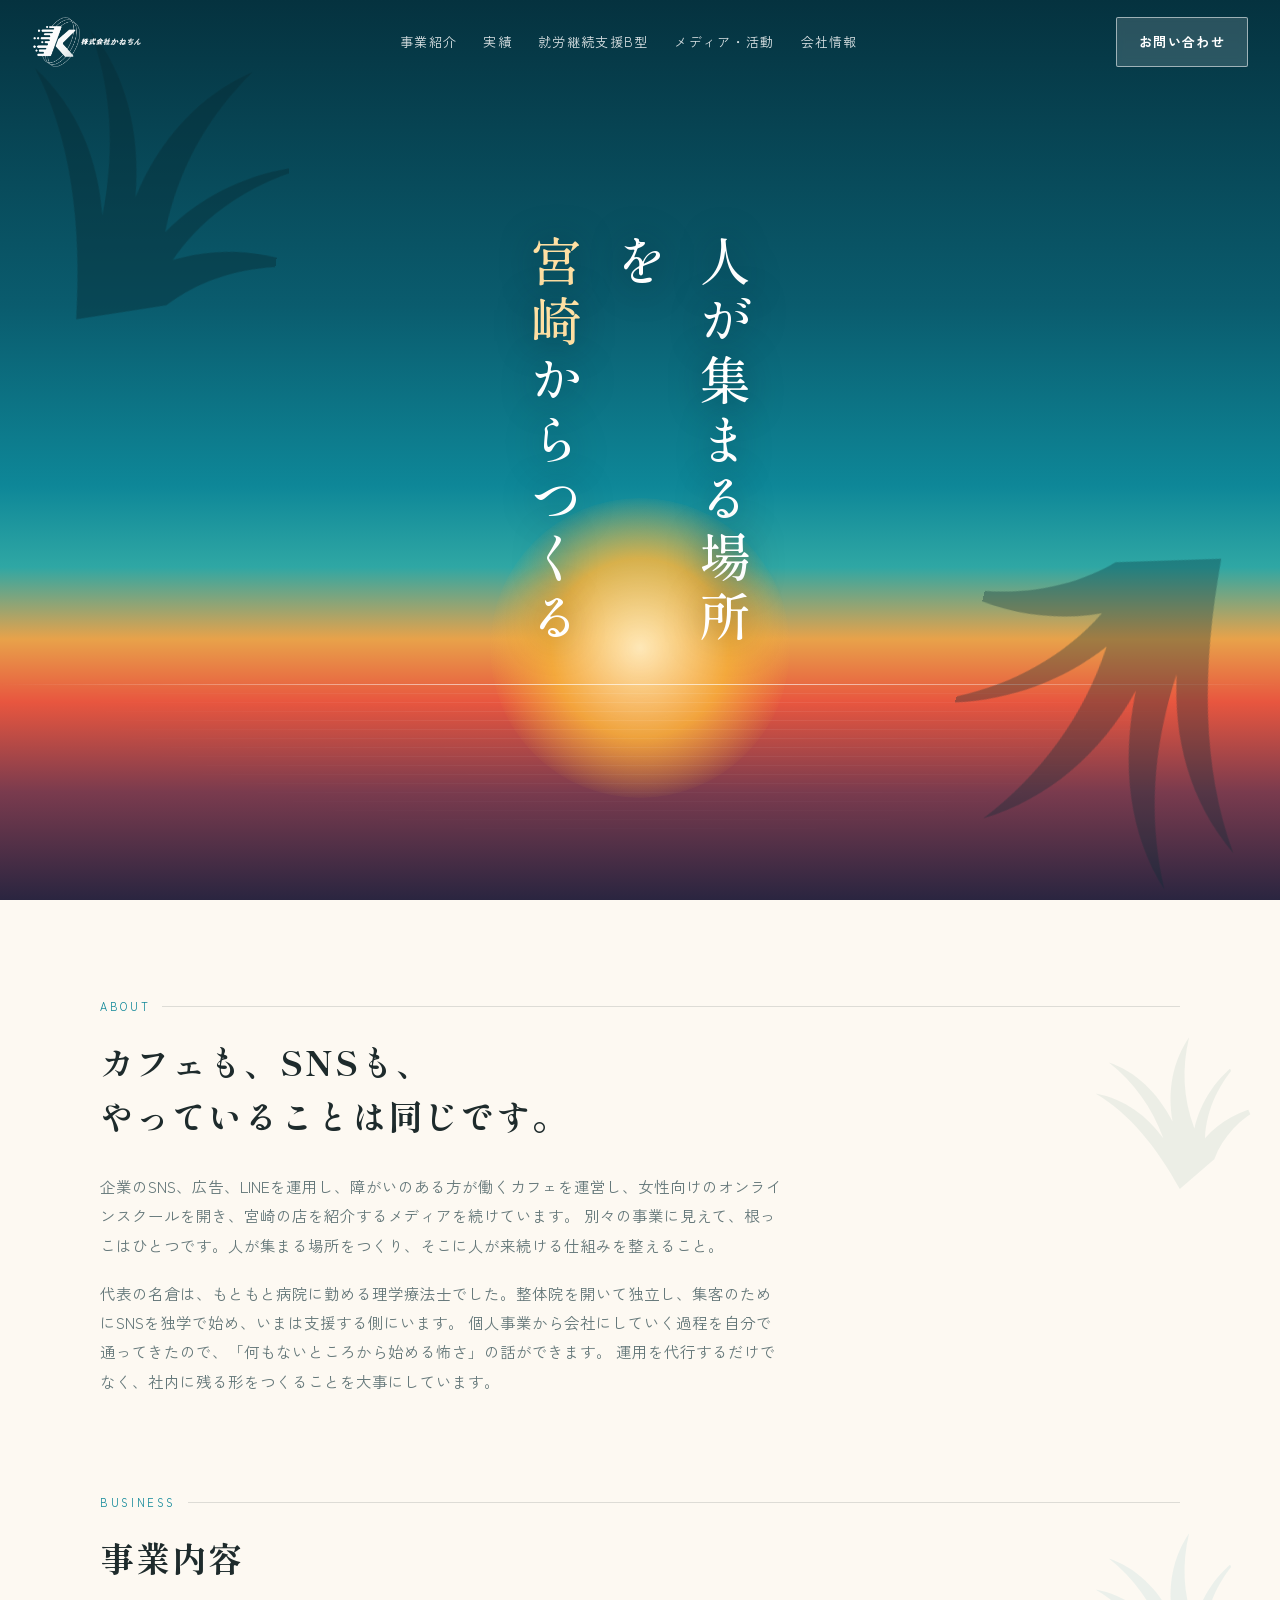
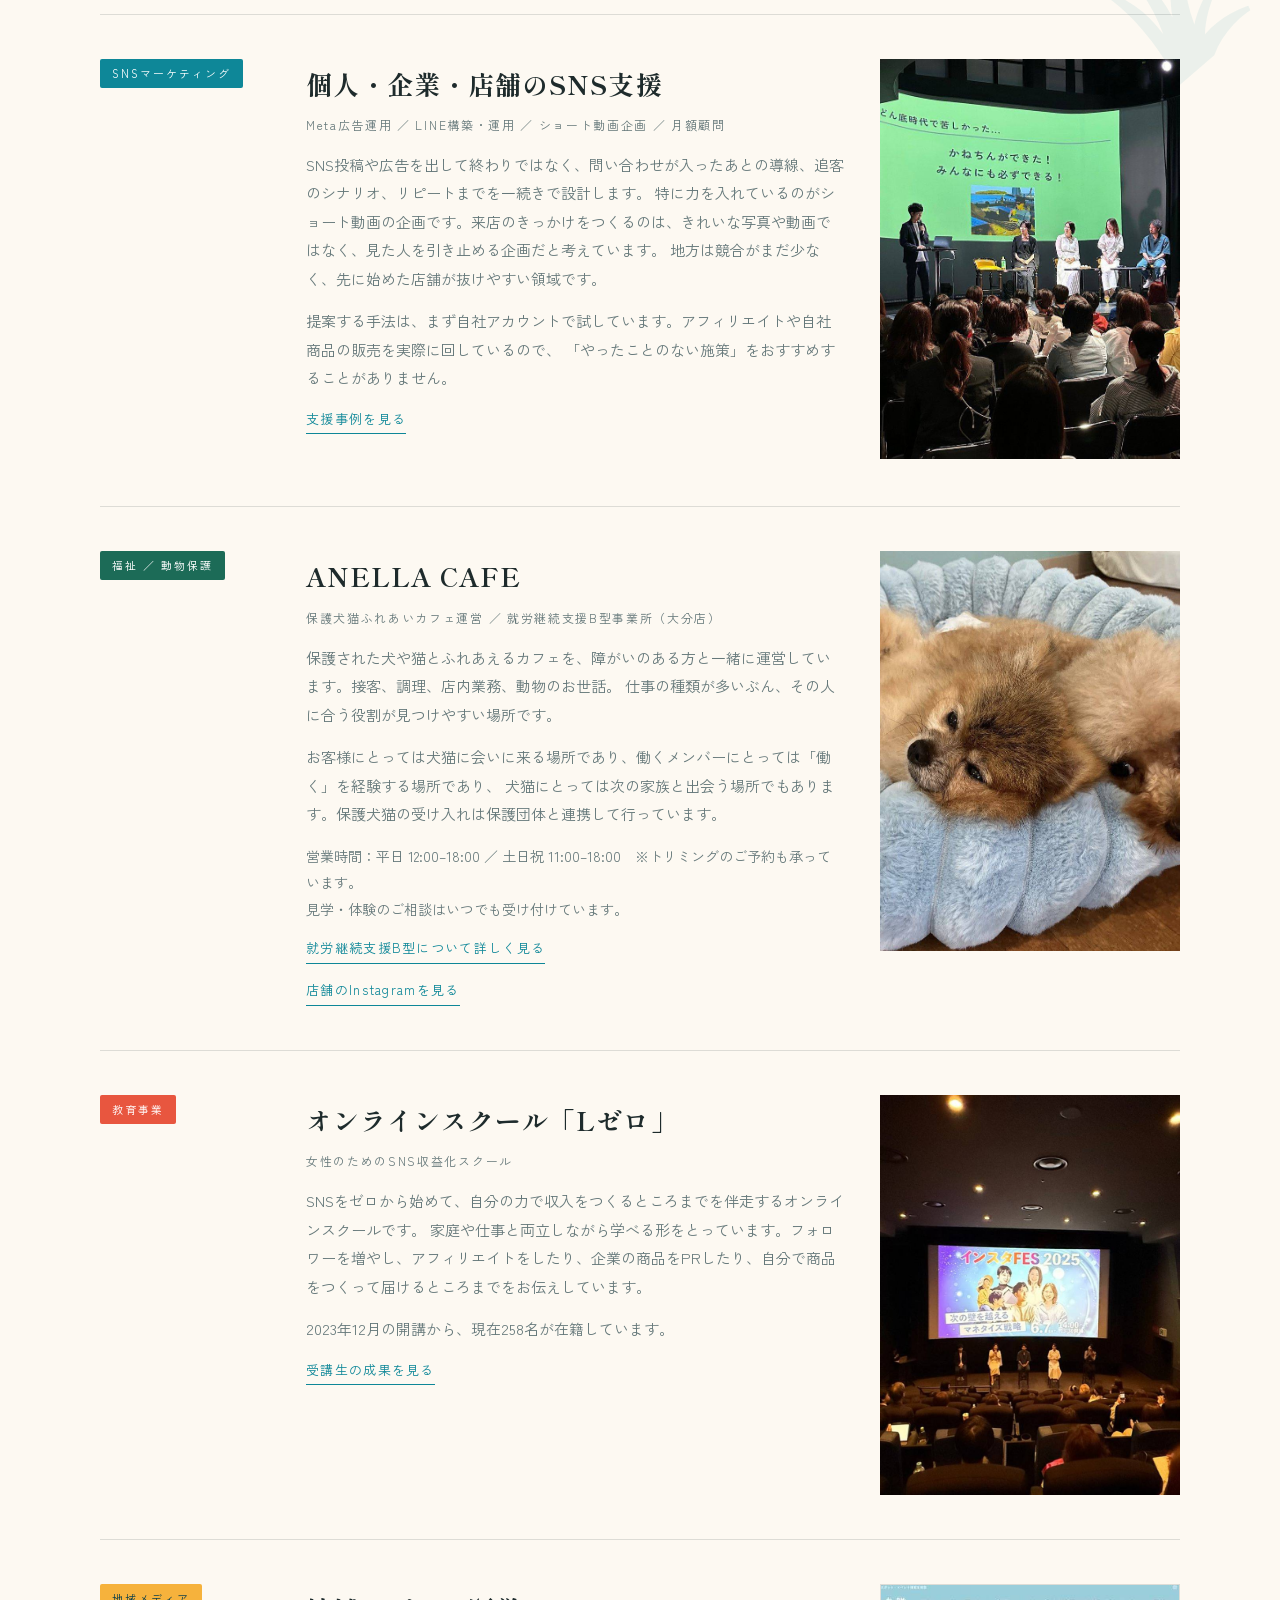
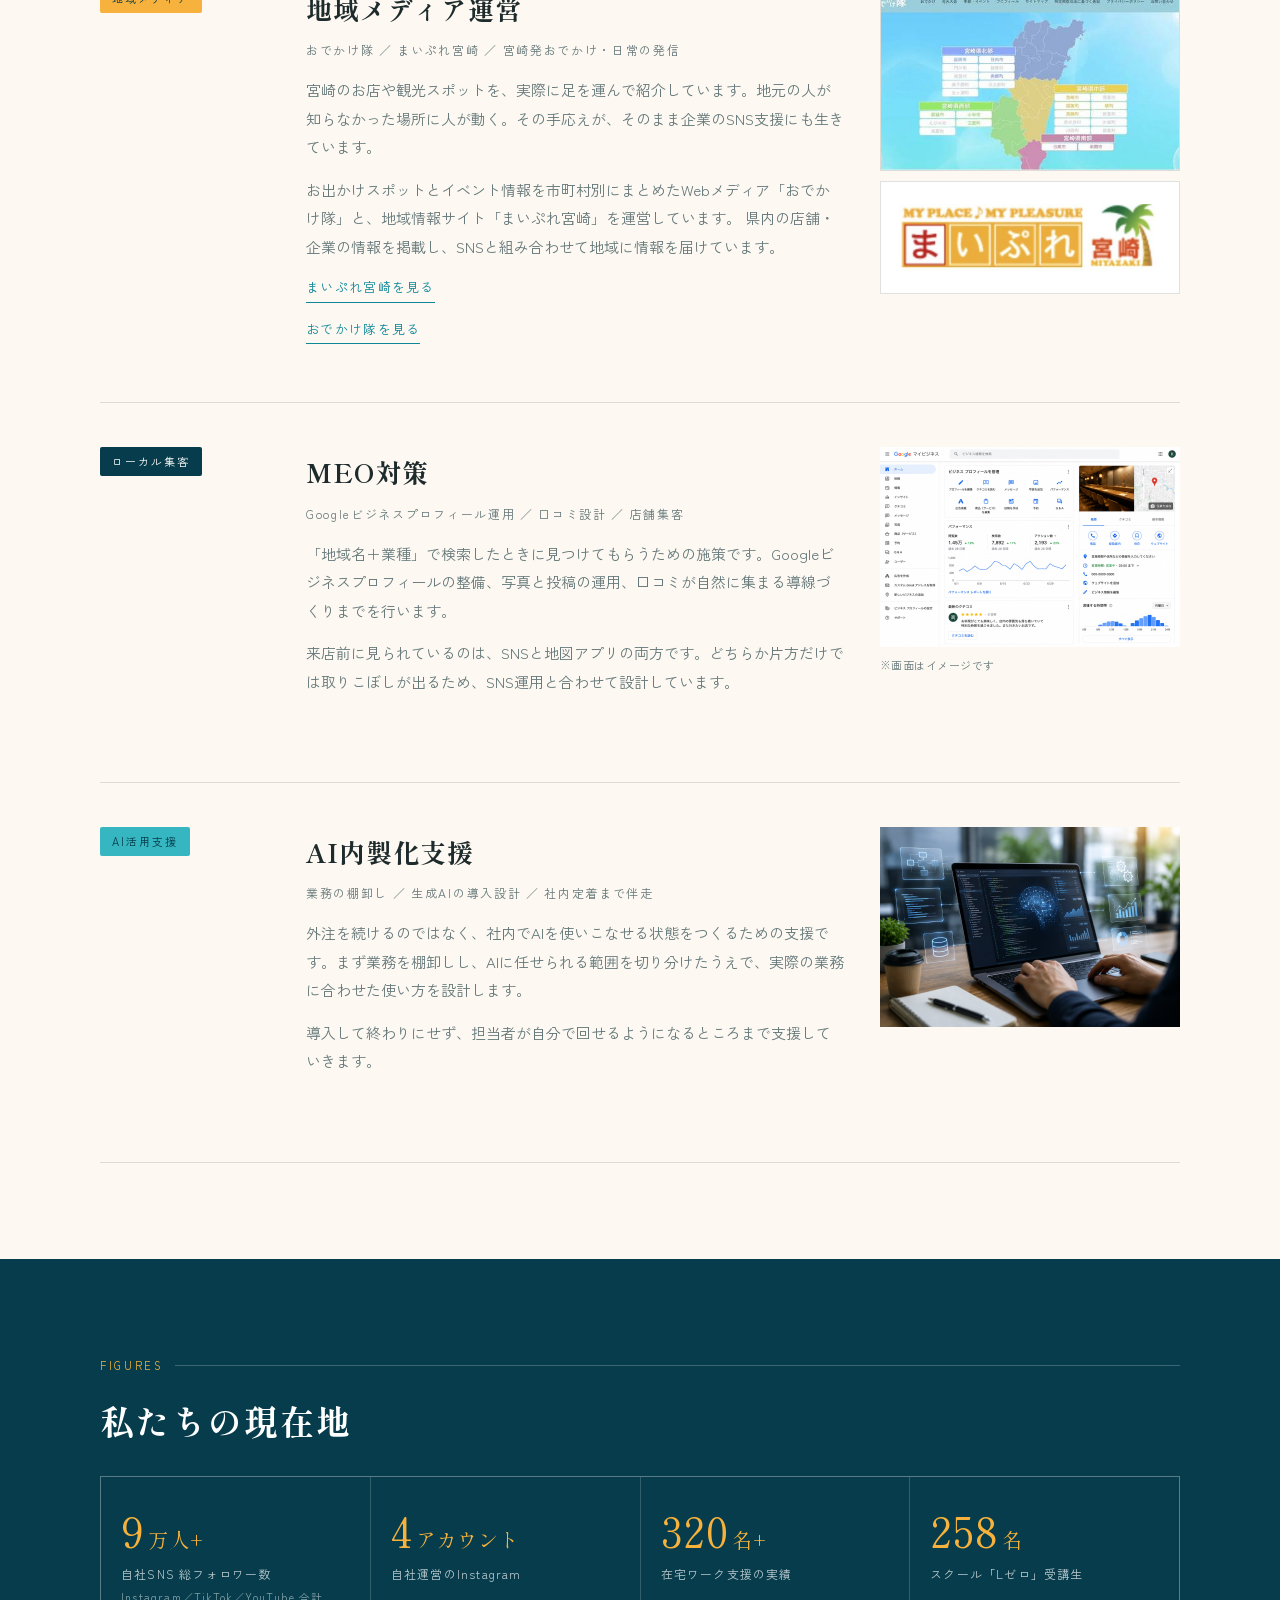
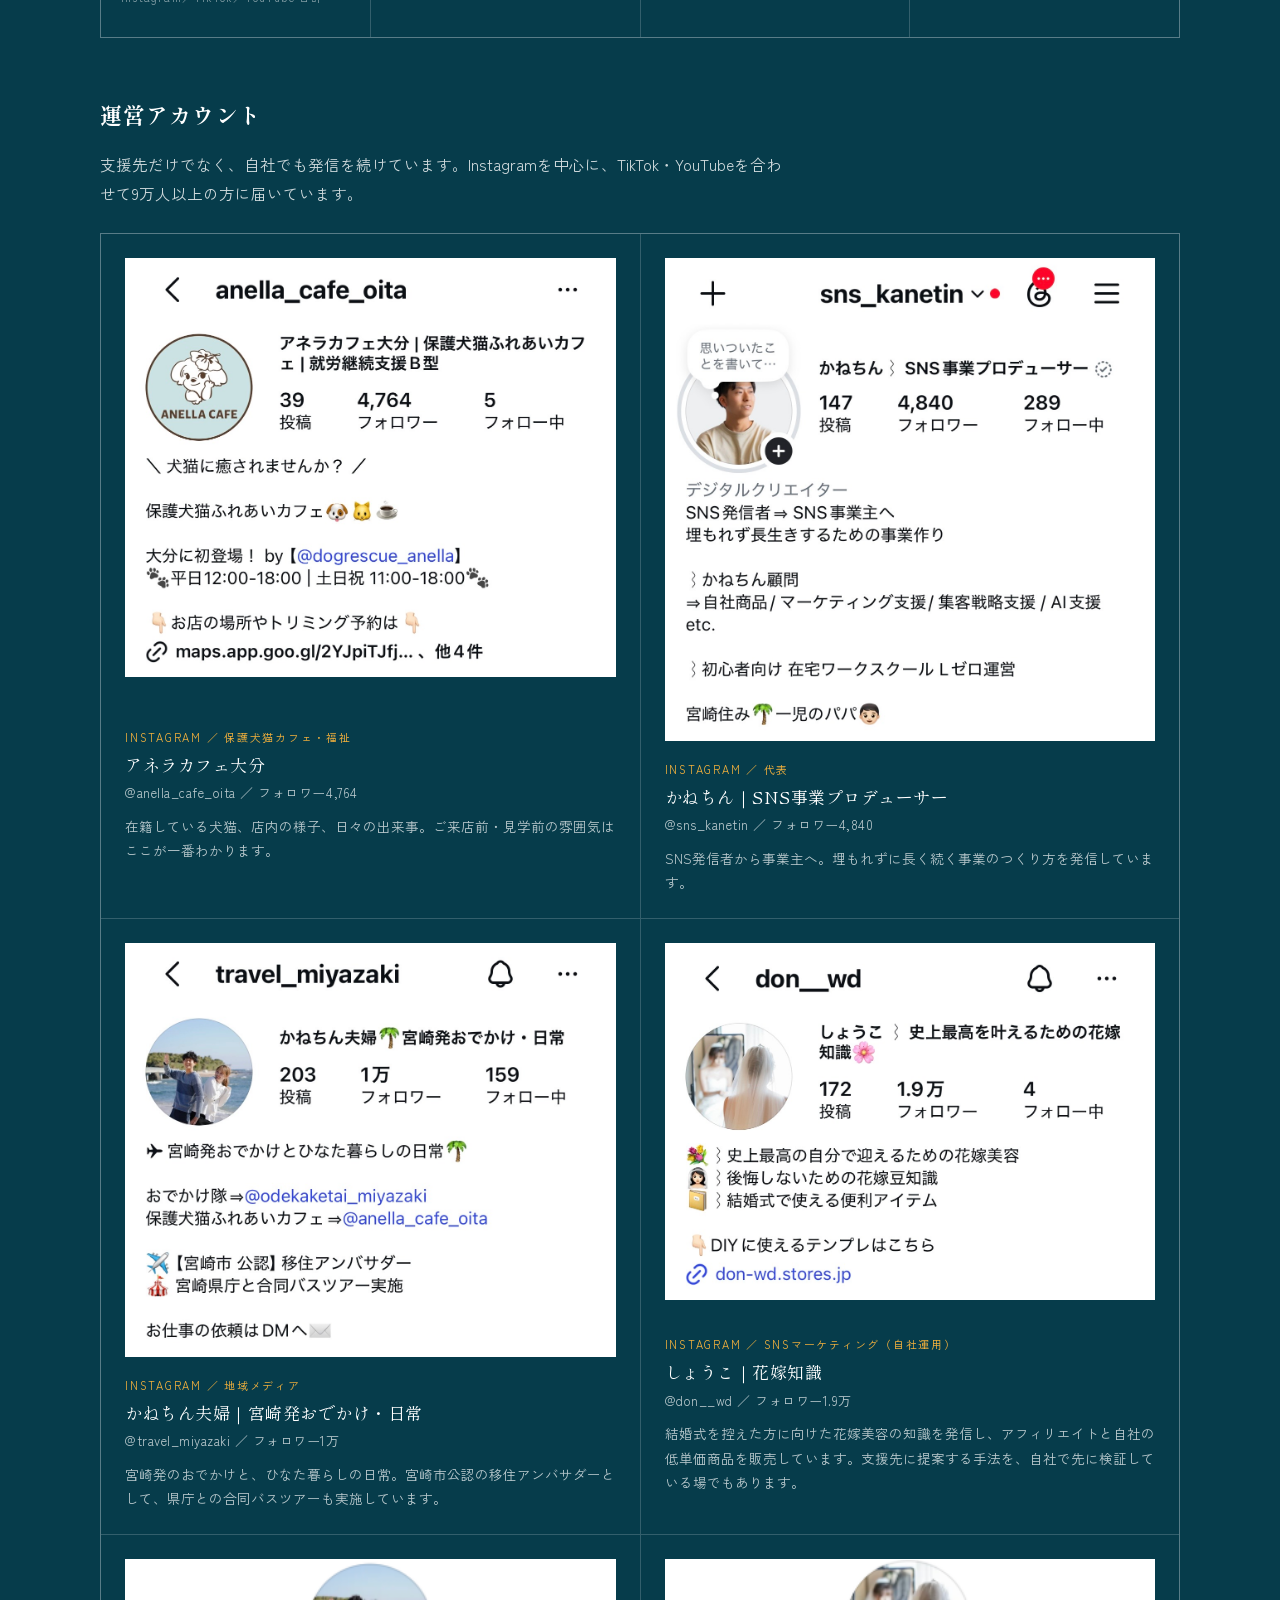
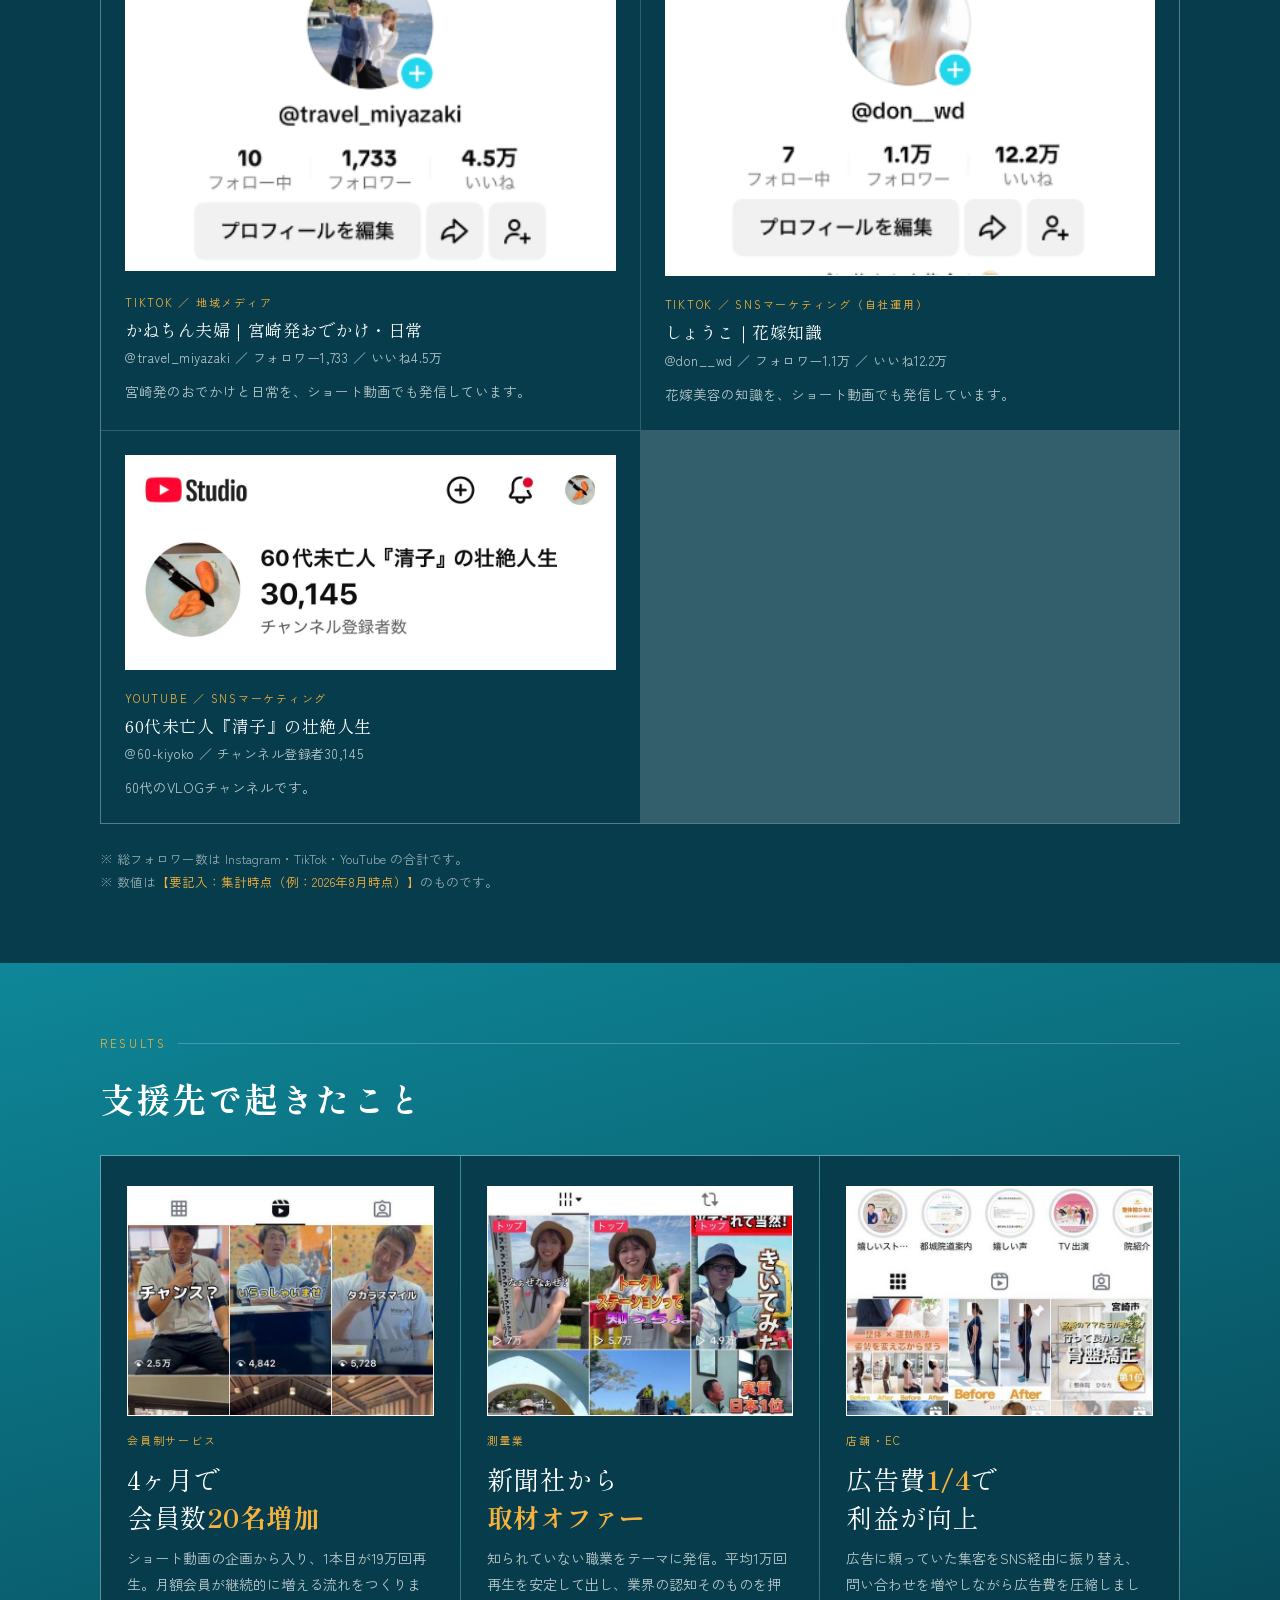
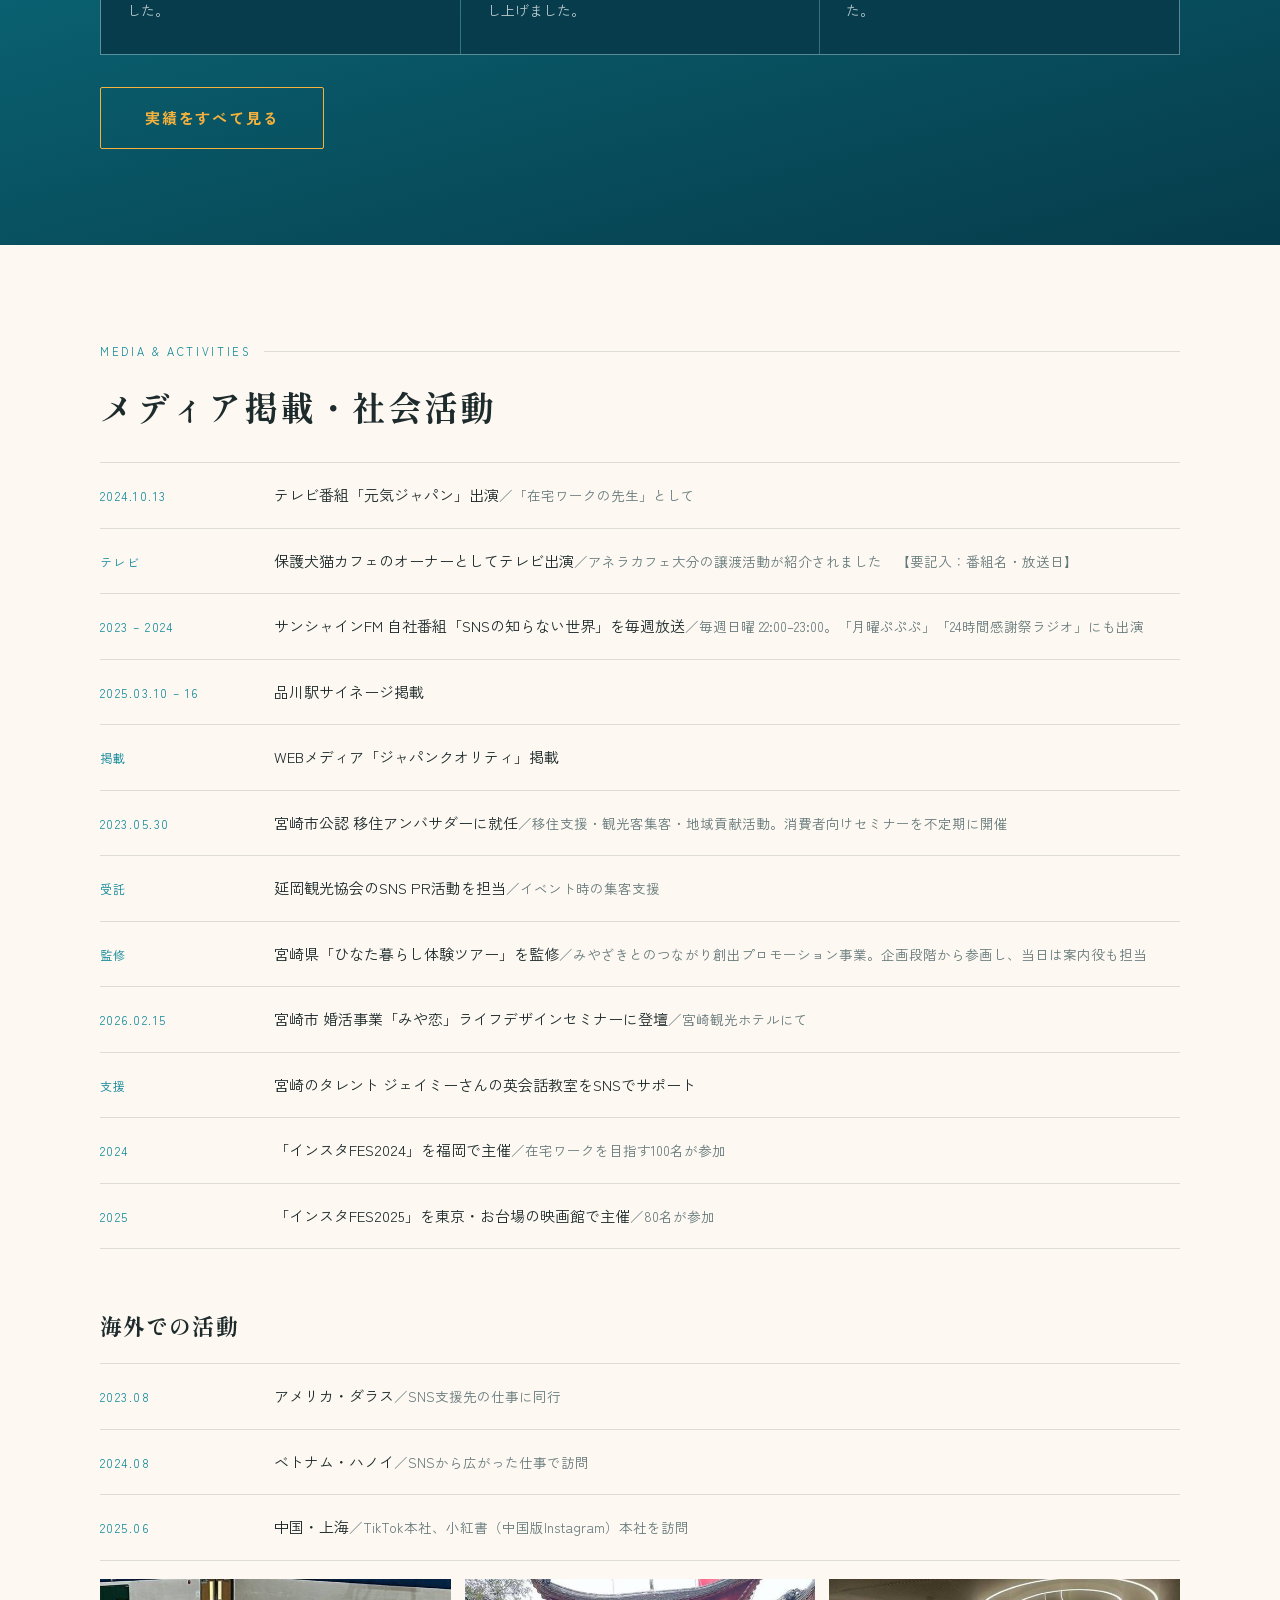
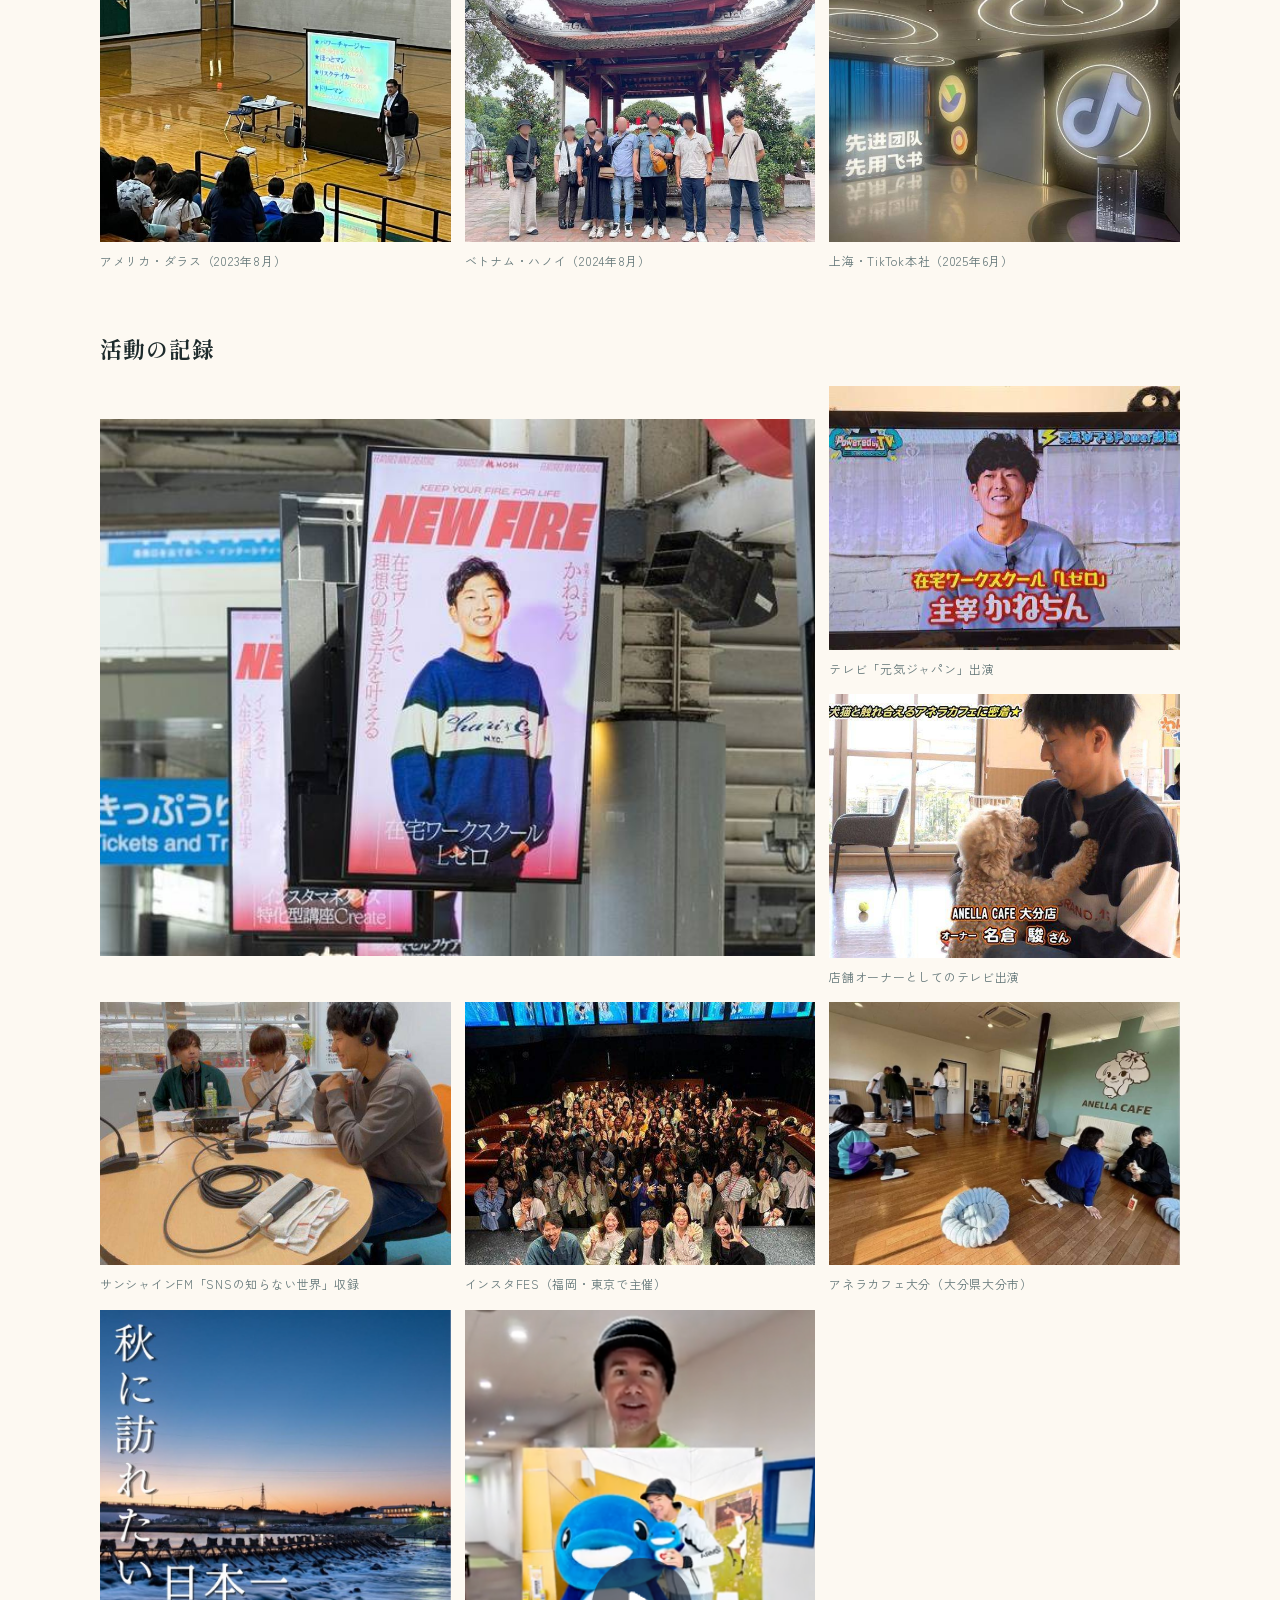
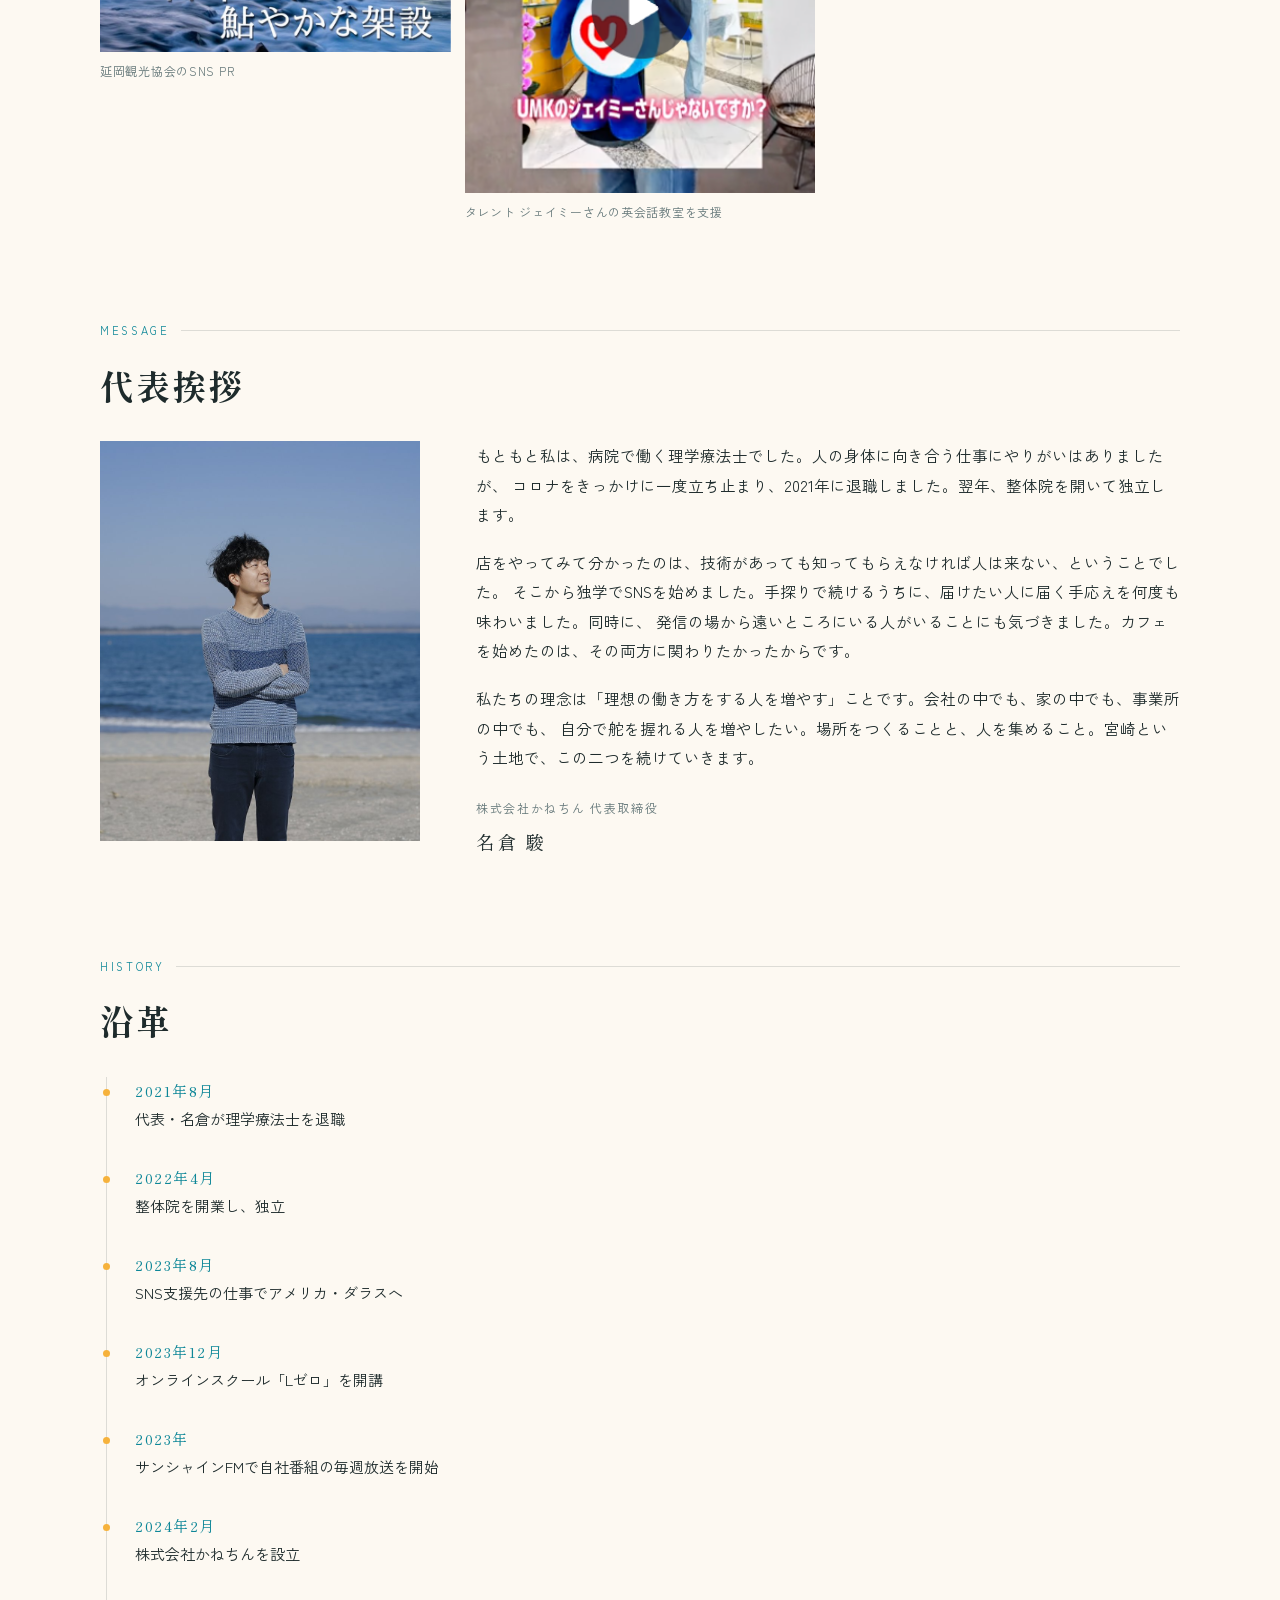
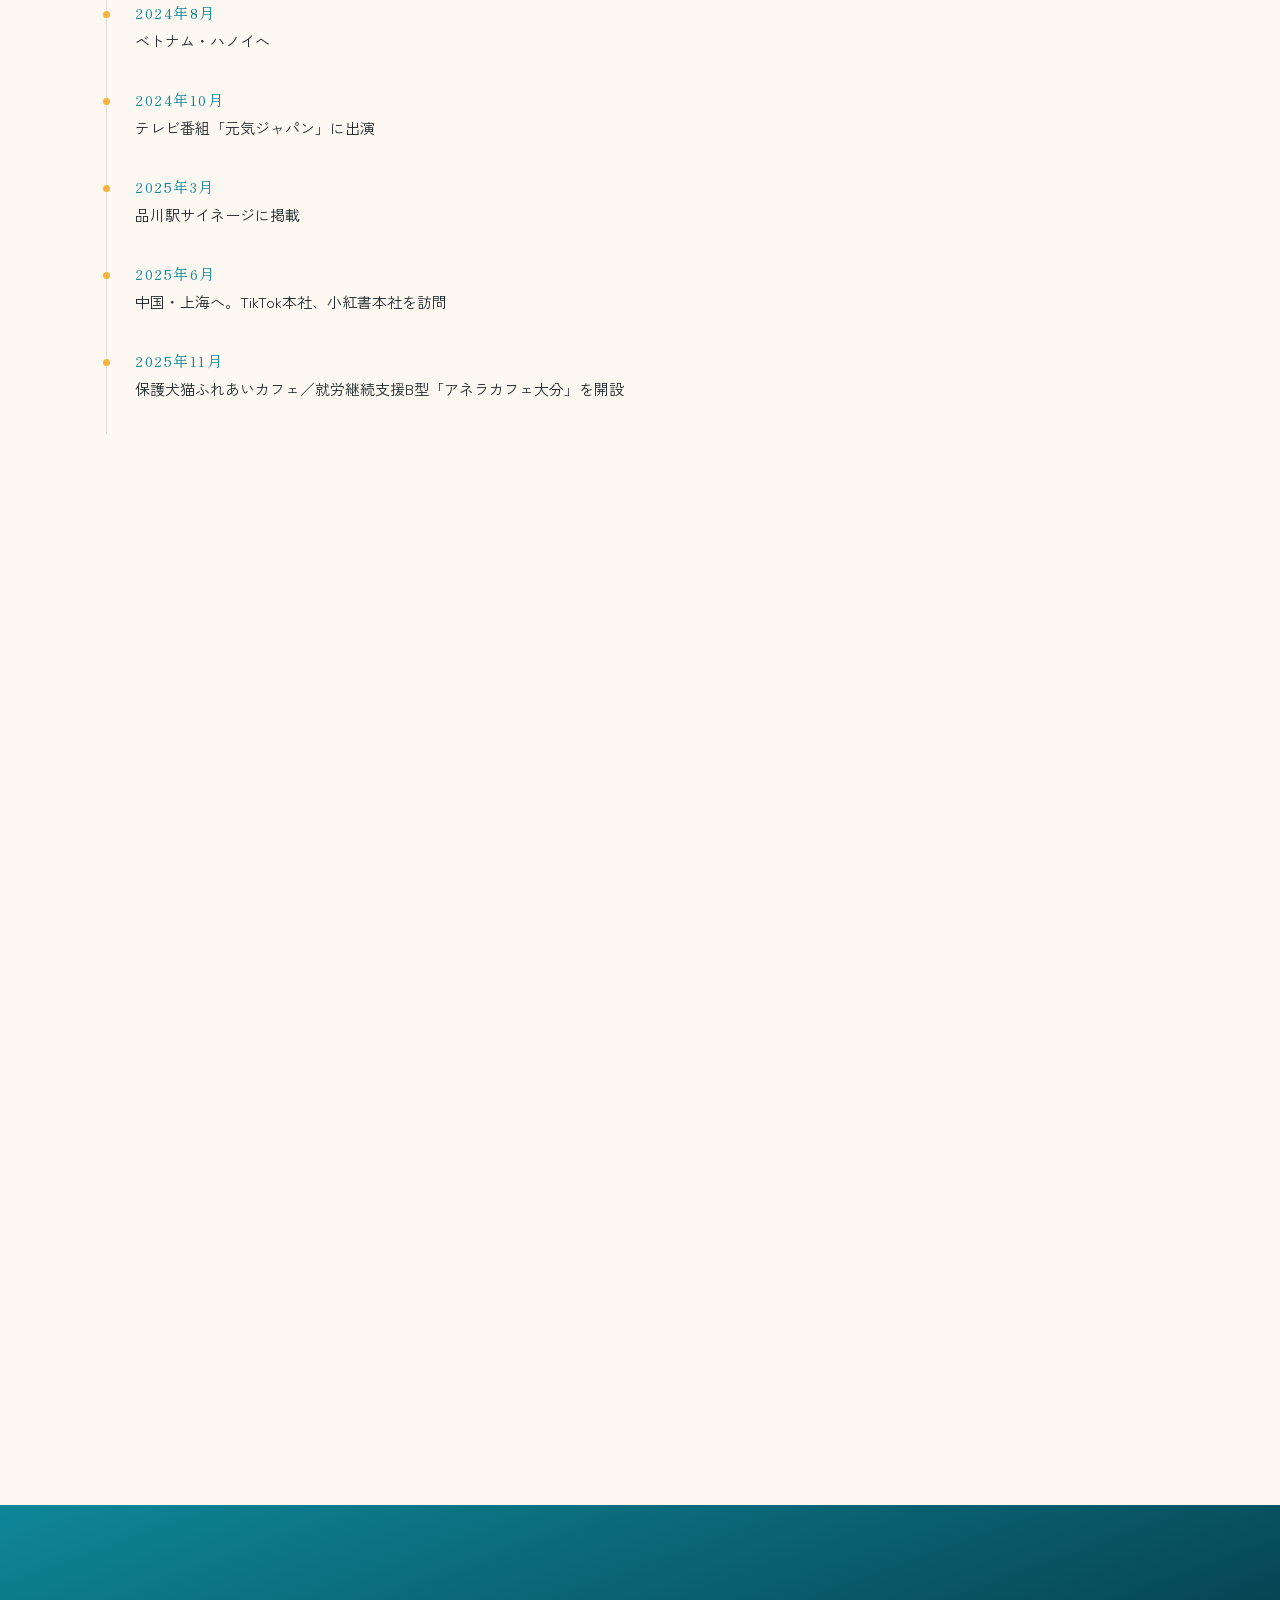
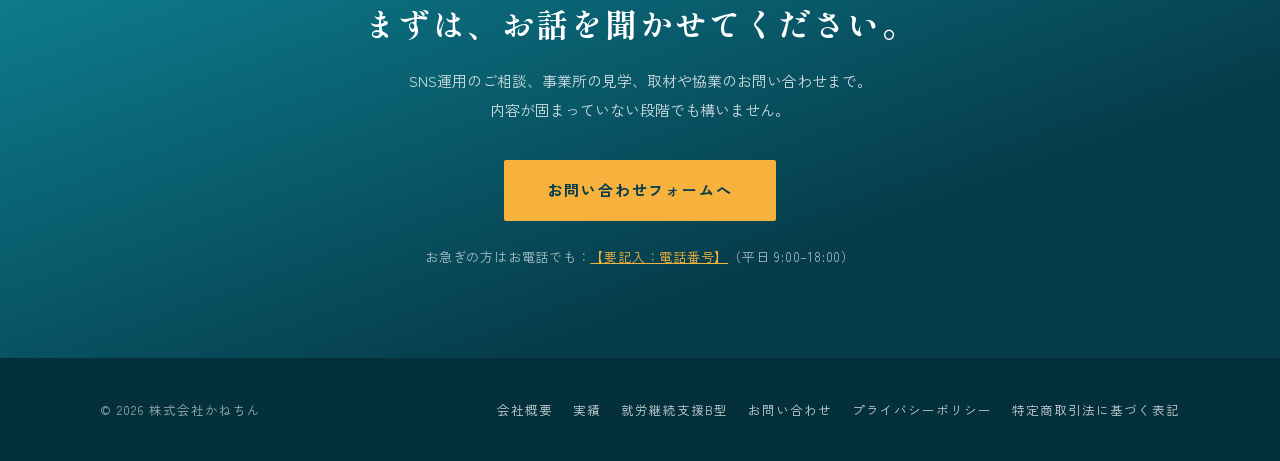
==== index.html @ 65cdb30c "自社SNS総フォロワー数を8万人+から9万人+に変更" ====
<!DOCTYPE html>
<html lang="ja">
<head>
<meta charset="UTF-8">
<meta name="viewport" content="width=device-width, initial-scale=1">
<title>株式会社かねちん｜宮崎のSNS支援・保護犬猫カフェ・福祉事業</title>
<meta name="description" content="株式会社かねちんは宮崎を拠点に、SNS運用・広告支援、保護犬猫ふれあいカフェ／就労継続支援B型「ANELLA CAFE」の運営、オンラインスクール「Lゼロ」、地域メディアを手がけています。">

<meta property="og:type" content="website">
<meta property="og:title" content="株式会社かねちん｜宮崎">
<meta property="og:description" content="人が集まる場所を宮崎からつくる">
<meta property="og:image" content="./ogp.jpg">

<!-- ▼ 要準備：logo.svg（濃色版）/ logo-white.svg（白版）/ favicon.png を同じ階層に置いてください -->
<link rel="icon" href="./favicon.png">

<link rel="preconnect" href="https://fonts.googleapis.com">
<link rel="preconnect" href="https://fonts.gstatic.com" crossorigin>
<link href="https://fonts.googleapis.com/css2?family=Shippori+Mincho+B1:wght@500;700&family=Zen+Kaku+Gothic+New:wght@400;500;700&display=swap" rel="stylesheet">
<link rel="stylesheet" href="./style.css?v=20260826b">

<style>
/* トップページ専用：ヒーロー（日向灘の夕景） */
.hero{
  position:relative;min-height:100svh;overflow:hidden;color:#fff;
  display:flex;align-items:center;
  background:
    linear-gradient(180deg,
      #05323F 0%,
      #0A5C6E 34%,
      #0E8798 54%,
      #2FA7A4 63%,
      #E8A24A 71%,
      #E8563F 78%,
      #7A3B4E 88%,
      #2A2540 100%);
}
.hero__sun{
  position:absolute;left:50%;top:72%;width:min(58vw,300px);aspect-ratio:1;
  transform:translate(-50%,-50%);border-radius:50%;
  background:radial-gradient(circle, rgba(255,236,190,.95) 0%, rgba(246,178,60,.85) 42%, rgba(232,86,63,0) 72%);
  opacity:0;animation:fadeIn 2.4s ease .7s forwards;
}
.hero__horizon{
  position:absolute;left:0;right:0;top:76%;height:1px;
  background:linear-gradient(90deg,rgba(255,255,255,0) 0%,rgba(255,255,255,.6) 40%,rgba(255,255,255,.6) 60%,rgba(255,255,255,0) 100%);
  transform:scaleX(0);transform-origin:center;
  animation:horizon 1.6s cubic-bezier(.16,1,.3,1) .3s forwards;
}
/* 波のきらめき */
.hero__shimmer{
  position:absolute;left:0;right:0;top:76%;bottom:0;
  background:
    repeating-linear-gradient(180deg, rgba(255,255,255,.10) 0 1px, rgba(255,255,255,0) 1px 9px);
  mask-image:radial-gradient(60% 100% at 50% 0%, #000 0%, transparent 75%);
  -webkit-mask-image:radial-gradient(60% 100% at 50% 0%, #000 0%, transparent 75%);
  opacity:0;animation:fadeIn 2s ease 1.1s forwards;
}
.hero__palm{position:absolute;pointer-events:none;z-index:2}
.hero__palm--l{left:-90px;top:-40px;width:min(52vw,380px);opacity:.5;transform:rotate(8deg)}
.hero__palm--r{right:-110px;bottom:-70px;width:min(60vw,440px);opacity:.42;transform:rotate(-165deg)}
@media(max-width:720px){
  .hero__palm--l{width:210px;left:-70px}
  .hero__palm--r{width:250px;right:-90px;bottom:-50px}
}
.hero__inner{position:relative;z-index:3;width:min(1080px,90vw);margin:0 auto;padding:120px 0 90px}
.hero__vertical{
  writing-mode:vertical-rl;font-family:var(--mincho);font-weight:500;
  font-size:clamp(28px,7.4vw,52px);line-height:1.62;letter-spacing:.14em;
  height:min(62svh,460px);margin:0 auto;text-shadow:0 2px 34px rgba(4,30,40,.55);
}
.hero__vertical .accent{color:#FFE0A3}
.hero__vertical span{display:inline-block;opacity:0;transform:translateY(-18px);animation:rise .9s cubic-bezier(.16,1,.3,1) forwards}
@media(min-width:900px){
  .hero__inner{display:flex;justify-content:center}
  .hero__vertical{margin:0 auto}
}
@keyframes rise{to{opacity:1;transform:translateY(0)}}
@keyframes fadeIn{to{opacity:1}}
@keyframes horizon{to{transform:scaleX(1)}}
@media(prefers-reduced-motion:reduce){
  .hero__horizon{transform:scaleX(1)}
  .hero__sun,.hero__shimmer,  .hero__vertical span{opacity:1;transform:none}
}

</style>
</head>
<body>

<header class="hdr" id="hdr">
  <a href="#top" class="hdr__logo">
    <img class="lg--light" src="./img/logo-white.png" alt="株式会社かねちん">
    <img class="lg--dark" src="./img/logo.png" alt="株式会社かねちん">
  </a>
  <nav class="hdr__nav">
    <a href="./#business">事業紹介</a>
    <a href="./jisseki.html">実績</a>
    <a href="./b-gata.html">就労継続支援B型</a>
    <a href="./#media">メディア・活動</a>
    <a href="./#company">会社情報</a>
  </nav>
  <button class="hdr__burger" id="burger" aria-label="メニューを開く" aria-expanded="false">
    <span></span><span></span><span></span>
  </button>
  <a class="hdr__cta" href="./#contact">お問い合わせ</a>
</header>

<!-- ============ ヒーロー ============ -->
<section class="hero" id="top">
  <!-- 背景に宮崎の海・夕景の写真を敷く場合はここに：
       <img class="hero__bg" src="./img/hero.jpg" alt=""> -->
  <div class="hero__sun"></div>
  <div class="hero__horizon"></div>
  <div class="hero__shimmer"></div>
  <svg class="hero__palm hero__palm--l" viewBox="0 0 200 200" xmlns="http://www.w3.org/2000/svg" aria-hidden="true"><g fill="rgba(6,44,52,.85)"><path d="M100 190C96 140 84 96 60 62c26 18 40 44 46 72 2-34-4-66-20-96 22 20 34 50 36 84 8-32 26-58 52-74-20 26-32 56-34 90 18-24 44-40 74-46-30 12-54 32-68 60 22-10 46-12 70-6-28 2-52 12-70 30z"/></g></svg>
  <svg class="hero__palm hero__palm--r" viewBox="0 0 200 200" xmlns="http://www.w3.org/2000/svg" aria-hidden="true"><g fill="rgba(6,44,52,.75)"><path d="M100 190C96 140 84 96 60 62c26 18 40 44 46 72 2-34-4-66-20-96 22 20 34 50 36 84 8-32 26-58 52-74-20 26-32 56-34 90 18-24 44-40 74-46-30 12-54 32-68 60 22-10 46-12 70-6-28 2-52 12-70 30z"/></g></svg>
  <div class="hero__inner">
    <h1 class="hero__vertical" id="heroLine"></h1>
  </div>
</section>


<!-- ============ 私たちについて ============ -->
<section class="sec" id="about">
  <div class="wrap reveal">
    <svg class="palm palm--sec" viewBox="0 0 200 200" xmlns="http://www.w3.org/2000/svg" aria-hidden="true"><g fill="var(--palm)"><path d="M100 190C96 140 84 96 60 62c26 18 40 44 46 72 2-34-4-66-20-96 22 20 34 50 36 84 8-32 26-58 52-74-20 26-32 56-34 90 18-24 44-40 74-46-30 12-54 32-68 60 22-10 46-12 70-6-28 2-52 12-70 30z"/></g></svg>
    <p class="eyebrow">ABOUT</p>
    <h2 class="h2">カフェも、SNSも、<br>やっていることは同じです。</h2>
    <p class="lead">
      企業のSNS、広告、LINEを運用し、障がいのある方が働くカフェを運営し、女性向けのオンラインスクールを開き、宮崎の店を紹介するメディアを続けています。
      別々の事業に見えて、根っこはひとつです。人が集まる場所をつくり、そこに人が来続ける仕組みを整えること。
    </p>
    <p class="lead" style="margin-top:1.2em">
      代表の名倉は、もともと病院に勤める理学療法士でした。整体院を開いて独立し、集客のためにSNSを独学で始め、いまは支援する側にいます。
      個人事業から会社にしていく過程を自分で通ってきたので、「何もないところから始める怖さ」の話ができます。
      運用を代行するだけでなく、社内に残る形をつくることを大事にしています。
    </p>
  </div>
</section>

<!-- ============ 事業内容 ============ -->
<section class="sec sec--tight" id="business">
  <div class="wrap reveal">
    <svg class="palm palm--sec" viewBox="0 0 200 200" xmlns="http://www.w3.org/2000/svg" aria-hidden="true"><g fill="var(--sea)"><path d="M100 190C96 140 84 96 60 62c26 18 40 44 46 72 2-34-4-66-20-96 22 20 34 50 36 84 8-32 26-58 52-74-20 26-32 56-34 90 18-24 44-40 74-46-30 12-54 32-68 60 22-10 46-12 70-6-28 2-52 12-70 30z"/></g></svg>
    <p class="eyebrow">BUSINESS</p>
    <h2 class="h2">事業内容</h2>

    <div class="biz">

      <div class="biz__item">
        <span class="biz__tag">SNSマーケティング</span>
        <h3 class="biz__name">個人・企業・店舗のSNS支援<small>Meta広告運用 ／ LINE構築・運用 ／ ショート動画企画 ／ 月額顧問</small></h3>
        <p class="biz__desc">
          SNS投稿や広告を出して終わりではなく、問い合わせが入ったあとの導線、追客のシナリオ、リピートまでを一続きで設計します。
          特に力を入れているのがショート動画の企画です。来店のきっかけをつくるのは、きれいな写真や動画ではなく、見た人を引き止める企画だと考えています。
          地方は競合がまだ少なく、先に始めた店舗が抜けやすい領域です。
        </p>
        <p class="biz__desc">
          提案する手法は、まず自社アカウントで試しています。アフィリエイトや自社商品の販売を実際に回しているので、
          「やったことのない施策」をおすすめすることがありません。
        </p>
        <a class="biz__link" href="./jisseki.html">支援事例を見る</a>
        <img class="biz__photo" src="./img/biz-sns.jpg" alt="SNS運用・広告支援の登壇風景" loading="lazy">
      </div>

      <div class="biz__item">
        <span class="biz__tag">福祉 ／ 動物保護</span>
        <h3 class="biz__name">ANELLA CAFE<small>保護犬猫ふれあいカフェ運営 ／ 就労継続支援B型事業所（大分店）</small></h3>
        <p class="biz__desc">
          保護された犬や猫とふれあえるカフェを、障がいのある方と一緒に運営しています。接客、調理、店内業務、動物のお世話。
          仕事の種類が多いぶん、その人に合う役割が見つけやすい場所です。
        </p>
        <p class="biz__desc">
          お客様にとっては犬猫に会いに来る場所であり、働くメンバーにとっては「働く」を経験する場所であり、
          犬猫にとっては次の家族と出会う場所でもあります。保護犬猫の受け入れは保護団体と連携して行っています。
        </p>
        <p class="biz__desc" style="font-size:14px">
          営業時間：平日 12:00–18:00 ／ 土日祝 11:00–18:00　※トリミングのご予約も承っています。<br>
          見学・体験のご相談はいつでも受け付けています。
        </p>
        <a class="biz__link" href="./b-gata.html">就労継続支援B型について詳しく見る</a>
        <!-- 要記入：ANELLA CAFE の Instagram URL -->
        <a class="biz__link" href="#accounts">店舗のInstagramを見る</a>
        <img class="biz__photo" src="./img/biz-anella.jpg" alt="アネラカフェ大分でくつろぐ保護犬たち" loading="lazy">
      </div>

      <div class="biz__item">
        <span class="biz__tag">教育事業</span>
        <h3 class="biz__name">オンラインスクール「Lゼロ」<small>女性のためのSNS収益化スクール</small></h3>
        <p class="biz__desc">
          SNSをゼロから始めて、自分の力で収入をつくるところまでを伴走するオンラインスクールです。
          家庭や仕事と両立しながら学べる形をとっています。フォロワーを増やし、アフィリエイトをしたり、企業の商品をPRしたり、自分で商品をつくって届けるところまでをお伝えしています。
        </p>
        <p class="biz__desc">
          2023年12月の開講から、現在258名が在籍しています。
        </p>
        <a class="biz__link" href="./jisseki.html#school">受講生の成果を見る</a>
        <img class="biz__photo" src="./img/biz-lzero.jpg" alt="インスタFES2025の会場（東京・お台場）" loading="lazy">
      </div>

      <div class="biz__item">
        <span class="biz__tag">地域メディア</span>
        <h3 class="biz__name">地域メディア運営<small>おでかけ隊 ／ まいぷれ宮崎 ／ 宮崎発おでかけ・日常の発信</small></h3>
        <p class="biz__desc">
          宮崎のお店や観光スポットを、実際に足を運んで紹介しています。地元の人が知らなかった場所に人が動く。その手応えが、そのまま企業のSNS支援にも生きています。
        </p>
        <p class="biz__desc">
          お出かけスポットとイベント情報を市町村別にまとめたWebメディア「おでかけ隊」と、地域情報サイト「まいぷれ宮崎」を運営しています。
          県内の店舗・企業の情報を掲載し、SNSと組み合わせて地域に情報を届けています。
        </p>
        <a class="biz__link" href="https://miyazaki.mypl.net/" target="_blank" rel="noopener">まいぷれ宮崎を見る</a>
        <a class="biz__link" href="https://odekaketai.com/" target="_blank" rel="noopener">おでかけ隊を見る</a>
        <div class="biz__photos">
          <img class="shot" src="./img/media-odekaketai.jpg" alt="おでかけ隊のサイト" loading="lazy">
          <img class="logo" src="./img/logo-mypl.jpg" alt="まいぷれ宮崎" loading="lazy">
        </div>
      </div>

      <div class="biz__item">
        <span class="biz__tag">ローカル集客</span>
        <h3 class="biz__name">MEO対策<small>Googleビジネスプロフィール運用 ／ 口コミ設計 ／ 店舗集客</small></h3>
        <p class="biz__desc">
          「地域名＋業種」で検索したときに見つけてもらうための施策です。Googleビジネスプロフィールの整備、写真と投稿の運用、口コミが自然に集まる導線づくりまでを行います。
        </p>
        <p class="biz__desc">
          来店前に見られているのは、SNSと地図アプリの両方です。どちらか片方だけでは取りこぼしが出るため、SNS運用と合わせて設計しています。
        </p>
        <div class="biz__photos">
          <img src="./img/biz-meo.jpg" alt="Googleビジネスプロフィールの管理画面イメージ" loading="lazy">
          <p class="biz__note">※画面はイメージです</p>
        </div>
      </div>

      <div class="biz__item">
        <span class="biz__tag">AI活用支援</span>
        <h3 class="biz__name">AI内製化支援<small>業務の棚卸し ／ 生成AIの導入設計 ／ 社内定着まで伴走</small></h3>
        <p class="biz__desc">
          外注を続けるのではなく、社内でAIを使いこなせる状態をつくるための支援です。まず業務を棚卸しし、AIに任せられる範囲を切り分けたうえで、実際の業務に合わせた使い方を設計します。
        </p>
        <p class="biz__desc">
          導入して終わりにせず、担当者が自分で回せるようになるところまで支援していきます。
        </p>
        <img class="biz__photo biz__photo--auto" src="./img/biz-ai.jpg" alt="AIを業務に組み込んで運用しているイメージ" loading="lazy">
      </div>

    </div>
  </div>
</section>

<!-- ============ 数字・運営アカウント ============ -->
<section class="sec sec--dark" id="accounts" style="padding-bottom:70px">
  <div class="wrap reveal">
    <p class="eyebrow">FIGURES</p>
    <h2 class="h2">私たちの現在地</h2>
    <div class="stats">
      <div class="stats__cell">
        <div class="stats__num">9<em>万人+</em></div>
        <div class="stats__label">自社SNS 総フォロワー数<br><span style="font-size:11px;opacity:.7">Instagram／TikTok／YouTube 合計</span></div>
      </div>
      <div class="stats__cell">
        <div class="stats__num">4<em>アカウント</em></div>
        <div class="stats__label">自社運営のInstagram</div>
      </div>
      <div class="stats__cell">
        <div class="stats__num">320<em>名+</em></div>
        <div class="stats__label">在宅ワーク支援の実績</div>
      </div>
      <div class="stats__cell">
        <div class="stats__num">258<em>名</em></div>
        <div class="stats__label">スクール「Lゼロ」受講生</div>
      </div>
    </div>
    <h3 class="h3" style="margin-top:56px;margin-bottom:14px">運営アカウント</h3>
    <p class="lead" style="margin-bottom:24px">
      支援先だけでなく、自社でも発信を続けています。Instagramを中心に、TikTok・YouTubeを合わせて9万人以上の方に届いています。
    </p>
    <div class="accounts">

      <a class="account" href="https://www.instagram.com/anella_cafe_oita" target="_blank" rel="noopener">
        <img class="account__shot" src="./img/shot-anella_cafe_oita.jpg" alt="アネラカフェ大分（@anella_cafe_oita）のInstagramプロフィール" loading="lazy">
        <span class="account__body">
          <span class="account__plat">INSTAGRAM ／ 保護犬猫カフェ・福祉</span>
          <span class="account__name">アネラカフェ大分</span>
          <span class="account__handle">@anella_cafe_oita ／ フォロワー4,764</span>
          <span class="account__desc">在籍している犬猫、店内の様子、日々の出来事。ご来店前・見学前の雰囲気はここが一番わかります。</span>
        </span>
      </a>

      <a class="account" href="https://www.instagram.com/sns_kanetin" target="_blank" rel="noopener">
        <img class="account__shot" src="./img/shot-sns_kanetin.jpg" alt="かねちん（@sns_kanetin）のInstagramプロフィール" loading="lazy">
        <span class="account__body">
          <span class="account__plat">INSTAGRAM ／ 代表</span>
          <span class="account__name">かねちん｜SNS事業プロデューサー</span>
          <span class="account__handle">@sns_kanetin ／ フォロワー4,840</span>
          <span class="account__desc">SNS発信者から事業主へ。埋もれずに長く続く事業のつくり方を発信しています。</span>
        </span>
      </a>

      <a class="account" href="https://www.instagram.com/travel_miyazaki" target="_blank" rel="noopener">
        <img class="account__shot" src="./img/shot-travel_miyazaki.jpg" alt="かねちん夫婦（@travel_miyazaki）のInstagramプロフィール" loading="lazy">
        <span class="account__body">
          <span class="account__plat">INSTAGRAM ／ 地域メディア</span>
          <span class="account__name">かねちん夫婦｜宮崎発おでかけ・日常</span>
          <span class="account__handle">@travel_miyazaki ／ フォロワー1万</span>
          <span class="account__desc">宮崎発のおでかけと、ひなた暮らしの日常。宮崎市公認の移住アンバサダーとして、県庁との合同バスツアーも実施しています。</span>
        </span>
      </a>

      <a class="account" href="https://www.instagram.com/don__wd" target="_blank" rel="noopener">
        <img class="account__shot" src="./img/shot-don__wd.jpg" alt="しょうこ｜花嫁知識（@don__wd）のInstagramプロフィール" loading="lazy">
        <span class="account__body">
          <span class="account__plat">INSTAGRAM ／ SNSマーケティング（自社運用）</span>
          <span class="account__name">しょうこ｜花嫁知識</span>
          <span class="account__handle">@don__wd ／ フォロワー1.9万</span>
          <span class="account__desc">結婚式を控えた方に向けた花嫁美容の知識を発信し、アフィリエイトと自社の低単価商品を販売しています。支援先に提案する手法を、自社で先に検証している場でもあります。</span>
        </span>
      </a>

      <a class="account" href="https://www.tiktok.com/@travel_miyazaki" target="_blank" rel="noopener">
        <img class="account__shot" src="./img/shot-tiktok-travel_miyazaki.png" alt="かねちん夫婦（@travel_miyazaki）のTikTokプロフィール" loading="lazy">
        <span class="account__body">
          <span class="account__plat">TIKTOK ／ 地域メディア</span>
          <span class="account__name">かねちん夫婦｜宮崎発おでかけ・日常</span>
          <span class="account__handle">@travel_miyazaki ／ フォロワー1,733 ／ いいね4.5万</span>
          <span class="account__desc">宮崎発のおでかけと日常を、ショート動画でも発信しています。</span>
        </span>
      </a>

      <a class="account" href="https://www.tiktok.com/@don__wd" target="_blank" rel="noopener">
        <img class="account__shot" src="./img/shot-tiktok-don__wd.png" alt="しょうこ（@don__wd）のTikTokプロフィール" loading="lazy">
        <span class="account__body">
          <span class="account__plat">TIKTOK ／ SNSマーケティング（自社運用）</span>
          <span class="account__name">しょうこ｜花嫁知識</span>
          <span class="account__handle">@don__wd ／ フォロワー1.1万 ／ いいね12.2万</span>
          <span class="account__desc">花嫁美容の知識を、ショート動画でも発信しています。</span>
        </span>
      </a>

      <a class="account" href="https://www.youtube.com/@60-kiyoko" target="_blank" rel="noopener">
        <img class="account__shot" src="./img/shot-youtube-60-kiyoko.jpg" alt="60代未亡人『清子』の壮絶人生（@60-kiyoko）のYouTubeチャンネル" loading="lazy">
        <span class="account__body">
          <span class="account__plat">YOUTUBE ／ SNSマーケティング</span>
          <span class="account__name">60代未亡人『清子』の壮絶人生</span>
          <span class="account__handle">@60-kiyoko ／ チャンネル登録者30,145</span>
          <span class="account__desc">60代のVLOGチャンネルです。</span>
        </span>
      </a>

    </div>

    <p class="note">
      ※ 総フォロワー数は Instagram・TikTok・YouTube の合計です。<br>
      ※ 数値は<span style="color:var(--sun)">【要記入：集計時点（例：2026年8月時点）】</span>のものです。
    </p>
  </div>
</section>

<!-- ============ 実績ハイライト ============ -->
<section class="sec sec--sea" id="results" style="padding-top:70px">
  <div class="wrap reveal">
    <p class="eyebrow">RESULTS</p>
    <h2 class="h2">支援先で起きたこと</h2>
    <div class="cases cases--3">
      <div class="case">
        <img class="case__shot" src="./img/case-gym.jpg" alt="支援先アカウントの投稿一覧" loading="lazy">
        <div class="case__field">会員制サービス</div>
        <div class="case__result">4ヶ月で<br>会員数<b>20名増加</b></div>
        <p class="case__desc">ショート動画の企画から入り、1本目が19万回再生。月額会員が継続的に増える流れをつくりました。</p>
      </div>
      <div class="case">
        <img class="case__shot" src="./img/case-sokuryo.jpg" alt="測量業アカウントの投稿一覧" loading="lazy">
        <div class="case__field">測量業</div>
        <div class="case__result">新聞社から<br><b>取材オファー</b></div>
        <p class="case__desc">知られていない職業をテーマに発信。平均1万回再生を安定して出し、業界の認知そのものを押し上げました。</p>
      </div>
      <div class="case">
        <img class="case__shot" src="./img/case-shop.jpg" alt="店舗アカウントの投稿一覧" loading="lazy">
        <div class="case__field">店舗・EC</div>
        <div class="case__result">広告費<b>1/4</b>で<br>利益が向上</div>
        <p class="case__desc">広告に頼っていた集客をSNS経由に振り替え、問い合わせを増やしながら広告費を圧縮しました。</p>
      </div>
    </div>
    <p style="margin-top:32px">
      <a class="btn btn--ghost" href="./jisseki.html">実績をすべて見る</a>
    </p>
  </div>
</section>

<!-- ============ メディア・活動実績 ============ -->
<section class="sec" id="media">
  <div class="wrap reveal">
    <p class="eyebrow">MEDIA &amp; ACTIVITIES</p>
    <h2 class="h2">メディア掲載・社会活動</h2>

    <div class="media">
      <div class="media__row">
        <div class="media__date">2024.10.13</div>
        <div class="media__title">テレビ番組「元気ジャパン」出演<span>／「在宅ワークの先生」として</span></div>
      </div>
      <div class="media__row">
        <div class="media__date">テレビ</div>
        <div class="media__title">保護犬猫カフェのオーナーとしてテレビ出演<span>／アネラカフェ大分の譲渡活動が紹介されました　【要記入：番組名・放送日】</span></div>
      </div>
      <div class="media__row">
        <div class="media__date">2023 – 2024</div>
        <div class="media__title">サンシャインFM 自社番組「SNSの知らない世界」を毎週放送<span>／毎週日曜 22:00–23:00。「月曜ぷぷぷ」「24時間感謝祭ラジオ」にも出演</span></div>
      </div>
      <div class="media__row">
        <div class="media__date">2025.03.10 – 16</div>
        <div class="media__title">品川駅サイネージ掲載</div>
      </div>
      <div class="media__row">
        <div class="media__date">掲載</div>
        <div class="media__title">WEBメディア「ジャパンクオリティ」掲載</div>
      </div>
      <div class="media__row">
        <div class="media__date">2023.05.30</div>
        <div class="media__title">宮崎市公認 移住アンバサダーに就任<span>／移住支援・観光客集客・地域貢献活動。消費者向けセミナーを不定期に開催</span></div>
      </div>
      <div class="media__row">
        <div class="media__date">受託</div>
        <div class="media__title">延岡観光協会のSNS PR活動を担当<span>／イベント時の集客支援</span></div>
      </div>
      <div class="media__row">
        <div class="media__date">監修</div>
        <div class="media__title">宮崎県「ひなた暮らし体験ツアー」を監修<span>／みやざきとのつながり創出プロモーション事業。企画段階から参画し、当日は案内役も担当</span></div>
      </div>
      <div class="media__row">
        <div class="media__date">2026.02.15</div>
        <div class="media__title">宮崎市 婚活事業「みや恋」ライフデザインセミナーに登壇<span>／宮崎観光ホテルにて</span></div>
      </div>
      <div class="media__row">
        <div class="media__date">支援</div>
        <div class="media__title">宮崎のタレント ジェイミーさんの英会話教室をSNSでサポート</div>
      </div>
      <div class="media__row">
        <div class="media__date">2024</div>
        <div class="media__title">「インスタFES2024」を福岡で主催<span>／在宅ワークを目指す100名が参加</span></div>
      </div>
      <div class="media__row">
        <div class="media__date">2025</div>
        <div class="media__title">「インスタFES2025」を東京・お台場の映画館で主催<span>／80名が参加</span></div>
      </div>
    </div>

    <h3 class="h3" style="margin-top:56px">海外での活動</h3>
    <div class="media">
      <div class="media__row">
        <div class="media__date">2023.08</div>
        <div class="media__title">アメリカ・ダラス<span>／SNS支援先の仕事に同行</span></div>
      </div>
      <div class="media__row">
        <div class="media__date">2024.08</div>
        <div class="media__title">ベトナム・ハノイ<span>／SNSから広がった仕事で訪問</span></div>
      </div>
      <div class="media__row">
        <div class="media__date">2025.06</div>
        <div class="media__title">中国・上海<span>／TikTok本社、小紅書（中国版Instagram）本社を訪問</span></div>
      </div>
    </div>

    <div class="gallery" style="margin-top:18px">
      <figure>
        <img src="./img/world-dallas.jpg" alt="アメリカ・ダラスでの登壇" loading="lazy">
        <figcaption>アメリカ・ダラス（2023年8月）</figcaption>
      </figure>
      <figure>
        <img src="./img/world-hanoi.jpg" alt="ベトナム・ハノイでの視察" loading="lazy">
        <figcaption>ベトナム・ハノイ（2024年8月）</figcaption>
      </figure>
      <figure>
        <img src="./img/world-shanghai.jpg" alt="上海のTikTok本社" loading="lazy">
        <figcaption>上海・TikTok本社（2025年6月）</figcaption>
      </figure>
    </div>

    <h3 class="h3" style="margin-top:56px">活動の記録</h3>
    <div class="gallery gallery--wide">
      <figure>
        <img src="./img/media-signage.jpg" alt="品川駅のサイネージに掲載された広告" loading="lazy">
        <figcaption>品川駅サイネージ掲載（2025年3月）</figcaption>
      </figure>
      <figure>
        <img src="./img/media-tv.jpg" alt="テレビ番組「元気ジャパン」出演時" loading="lazy">
        <figcaption>テレビ「元気ジャパン」出演</figcaption>
      </figure>
      <figure>
        <img src="./img/media-anella-tv.jpg" alt="アネラカフェ大分店のオーナーとしてテレビ出演" loading="lazy">
        <figcaption>店舗オーナーとしてのテレビ出演</figcaption>
      </figure>
      <figure>
        <img src="./img/media-radio.jpg" alt="サンシャインFMの収録風景" loading="lazy">
        <figcaption>サンシャインFM「SNSの知らない世界」収録</figcaption>
      </figure>
      <figure>
        <img src="./img/media-fes.jpg" alt="インスタFESの会場" loading="lazy">
        <figcaption>インスタFES（福岡・東京で主催）</figcaption>
      </figure>
      <figure>
        <img src="./img/anella-tennai.jpg" alt="アネラカフェ大分の店内で犬とふれあうお客様" loading="lazy">
        <figcaption>アネラカフェ大分（大分県大分市）</figcaption>
      </figure>
      <figure>
        <img src="./img/kanko-nobeoka.jpg?v=20260826b" alt="延岡観光協会向けに制作した投稿クリエイティブ" loading="lazy">
        <figcaption>延岡観光協会のSNS PR</figcaption>
      </figure>
      <figure>
        <img src="./img/jamie.jpg?v=20260826b" alt="宮崎のタレント ジェイミーさんとの活動" loading="lazy">
        <figcaption>タレント ジェイミーさんの英会話教室を支援</figcaption>
      </figure>
    </div>

  </div>
</section>

<!-- ============ 代表挨拶 ============ -->
<section class="sec sec--tight" id="message">
  <div class="wrap reveal">
    <p class="eyebrow">MESSAGE</p>
    <h2 class="h2">代表挨拶</h2>
    <div class="msg">
      <img class="msg__photo" src="./img/daihyo.jpg" alt="代表取締役 名倉駿" loading="lazy">
      <div class="msg__body">
        <p>
          もともと私は、病院で働く理学療法士でした。人の身体に向き合う仕事にやりがいはありましたが、
          コロナをきっかけに一度立ち止まり、2021年に退職しました。翌年、整体院を開いて独立します。
        </p>
        <p>
          店をやってみて分かったのは、技術があっても知ってもらえなければ人は来ない、ということでした。
          そこから独学でSNSを始めました。手探りで続けるうちに、届けたい人に届く手応えを何度も味わいました。同時に、
          発信の場から遠いところにいる人がいることにも気づきました。カフェを始めたのは、その両方に関わりたかったからです。
        </p>
        <p>
          私たちの理念は「理想の働き方をする人を増やす」ことです。会社の中でも、家の中でも、事業所の中でも、
          自分で舵を握れる人を増やしたい。場所をつくることと、人を集めること。宮崎という土地で、この二つを続けていきます。
        </p>
        <div class="msg__sign"><small>株式会社かねちん 代表取締役</small>名倉 駿</div>
      </div>
    </div>
  </div>
</section>

<!-- ============ 沿革 ============ -->
<section class="sec sec--tight">
  <div class="wrap reveal">
    <p class="eyebrow">HISTORY</p>
    <h2 class="h2">沿革</h2>
    <div class="hist">
      <div class="hist__item">
        <div class="hist__year">2021年8月</div>
        <div class="hist__text">代表・名倉が理学療法士を退職</div>
      </div>
      <div class="hist__item">
        <div class="hist__year">2022年4月</div>
        <div class="hist__text">整体院を開業し、独立</div>
      </div>
      <div class="hist__item">
        <div class="hist__year">2023年8月</div>
        <div class="hist__text">SNS支援先の仕事でアメリカ・ダラスへ</div>
      </div>
      <div class="hist__item">
        <div class="hist__year">2023年12月</div>
        <div class="hist__text">オンラインスクール「Lゼロ」を開講</div>
      </div>
      <div class="hist__item">
        <div class="hist__year">2023年</div>
        <div class="hist__text">サンシャインFMで自社番組の毎週放送を開始</div>
      </div>
      <div class="hist__item">
        <div class="hist__year">2024年2月</div>
        <div class="hist__text">株式会社かねちんを設立</div>
      </div>
      <div class="hist__item">
        <div class="hist__year">2024年8月</div>
        <div class="hist__text">ベトナム・ハノイへ</div>
      </div>
      <div class="hist__item">
        <div class="hist__year">2024年10月</div>
        <div class="hist__text">テレビ番組「元気ジャパン」に出演</div>
      </div>
      <div class="hist__item">
        <div class="hist__year">2025年3月</div>
        <div class="hist__text">品川駅サイネージに掲載</div>
      </div>
      <div class="hist__item">
        <div class="hist__year">2025年6月</div>
        <div class="hist__text">中国・上海へ。TikTok本社、小紅書本社を訪問</div>
      </div>
      <div class="hist__item">
        <div class="hist__year">2025年11月</div>
        <div class="hist__text">保護犬猫ふれあいカフェ／就労継続支援B型「アネラカフェ大分」を開設</div>
      </div>
    </div>
  </div>
</section>

<!-- ============ 会社概要 ============ -->
<section class="sec sec--tight" id="company">
  <div class="wrap reveal">
    <p class="eyebrow">COMPANY</p>
    <h2 class="h2">会社概要</h2>
    <table class="table">
      <tr><th>商号</th><td>株式会社かねちん</td></tr>
      <tr><th>代表者</th><td>代表取締役　名倉 駿</td></tr>
      <tr><th>所在地</th><td>【要記入：〒000-0000 宮崎県◯◯市◯◯】</td></tr>
      <tr><th>設立</th><td>令和6年（2024年）2月19日</td></tr>
      <tr><th>資本金</th><td>75万円</td></tr>
      <tr><th>従業員数</th><td>10名（社員2名、パート8名）</td></tr>
      <tr><th>事業内容</th><td>SNS運用・広告コンサルティング／MEO対策／AI内製化支援／保護犬猫ふれあいカフェの運営／就労継続支援B型事業所の運営／オンラインスクールの運営／Webメディア「おでかけ隊」・地域情報サイト「まいぷれ宮崎」の運営／地域メディアの運営</td></tr>
      <tr><th>事業所</th><td>アネラカフェ大分（保護犬猫ふれあいカフェ／就労継続支援B型）<br>〒870-0124　大分県大分市毛井553-1　TEL 097-594-9770<br>営業時間：平日 12:00–18:00　土日祝 11:00–18:00（年中無休）</td></tr>
      <tr><th>許認可</th><td>就労継続支援B型　事業所番号 4410106357<br>第一種動物取扱業　展示 大分市第825002号／保管 大分市第325006号（令和7年11月10日登録・令和12年11月9日まで）<br><span style="color:var(--gray);font-size:13px">※行政・相談支援事業所が確認する項目です。必ず記載してください。</span></td></tr>
      <tr><th>連絡先</th><td>TEL 【要記入：電話番号】　／　kanetin219@gmail.com</td></tr>
    </table>
  </div>
</section>

<!-- ============ お問い合わせ ============ -->
<section class="cta" id="contact">
  <div class="wrap">
    <h2 class="cta__title">まずは、お話を聞かせてください。</h2>
    <p class="cta__text">
      SNS運用のご相談、事業所の見学、取材や協業のお問い合わせまで。<br>内容が固まっていない段階でも構いません。
    </p>
    <!-- 要記入：Googleフォーム等のURLに差し替え -->
    <a class="btn" href="#">お問い合わせフォームへ</a>
    <p class="cta__sub">
      お急ぎの方はお電話でも：<a href="tel:0000000000">【要記入：電話番号】</a>（平日 9:00–18:00）
    </p>
  </div>
</section>

<footer class="ftr">
  <div class="wrap ftr__inner">
    <div>
      <!-- ロゴ画像：<img class="ftr__logo" src="./logo-white.svg" alt="株式会社かねちん"> -->
      © <span id="yr"></span> 株式会社かねちん
    </div>
    <div class="ftr__links">
      <a href="#company">会社概要</a>
      <a href="./jisseki.html">実績</a>
      <a href="./b-gata.html">就労継続支援B型</a>
      <a href="#contact">お問い合わせ</a>
      <!-- 要作成 -->
      <a href="./privacy.html">プライバシーポリシー</a>
      <a href="./tokushoho.html">特定商取引法に基づく表記</a>
    </div>
  </div>
</footer>

<script>
document.getElementById('yr').textContent = new Date().getFullYear();

// ヒーローの縦書きコピーを1文字ずつ出す
(function(){
  const lines = ['人が集まる場所を', '宮崎からつくる'];
  const el = document.getElementById('heroLine');
  let n = 0;
  lines.forEach((line, li) => {
    if (li > 0) el.appendChild(document.createElement('br'));
    [...line].forEach((ch) => {
      const sp = document.createElement('span');
      sp.textContent = ch;
      if (li === 1 && n >= 8 && n < 10) sp.className = 'accent';
      sp.style.animationDelay = (0.5 + n * 0.055) + 's';
      el.appendChild(sp);
      n++;
    });
  });
})();

// 追従ヘッダー：少しでもスクロールしたら不透明に
const hdr = document.getElementById('hdr');
const onScroll = () => hdr.classList.toggle('is-solid', window.scrollY > 40);
window.addEventListener('scroll', onScroll, {passive:true});
onScroll();

// モバイルメニュー
const burger = document.getElementById('burger');
if (burger) {
  const toggle = (open) => {
    hdr.classList.toggle('is-open', open);
    burger.setAttribute('aria-expanded', open ? 'true' : 'false');
    document.body.style.overflow = open ? 'hidden' : '';
  };
  burger.addEventListener('click', () => toggle(!hdr.classList.contains('is-open')));
  hdr.querySelectorAll('.hdr__nav a').forEach(a => a.addEventListener('click', () => toggle(false)));
  document.addEventListener('keydown', e => { if (e.key === 'Escape') toggle(false); });
}

const io = new IntersectionObserver((es) => {
  es.forEach(e => { if (e.isIntersecting) { e.target.classList.add('is-in'); io.unobserve(e.target); } });
}, {threshold:.12});
document.querySelectorAll('.reveal').forEach(el => io.observe(el));
</script>
</body>
</html>
---- style.css ----
/* ===========================================================
   株式会社かねちん コーポレートサイト 共通スタイル
   テーマ：宮崎の南国感（日向灘のターコイズ／夕陽／ハイビスカス）
   =========================================================== */
:root{
  --sea-deep:#063C4B;    /* 日向灘の深いところ */
  --sea:#0E8798;         /* 海 */
  --sea-bright:#35B6C0;  /* 浅瀬 */
  --sun:#F6B23C;         /* 陽 */
  --hibiscus:#E8563F;    /* ハイビスカス */
  --palm:#1C6B57;        /* 椰子 */
  --sand:#FDF9F2;        /* 白砂 */
  --sumi:#1E2B2C;
  --gray:#65787A;
  --line:rgba(30,43,44,.14);

  --mincho:"Shippori Mincho B1","Hiragino Mincho ProN",serif;
  --gothic:"Zen Kaku Gothic New","Hiragino Kaku Gothic ProN",sans-serif;
}

*{box-sizing:border-box;margin:0;padding:0}
html{scroll-behavior:smooth}
body{
  font-family:var(--gothic);color:var(--sumi);background:var(--sand);
  line-height:1.9;font-size:16px;-webkit-font-smoothing:antialiased;
}
a{color:inherit}
img{max-width:100%;display:block}
.wrap{width:min(1080px,90vw);margin:0 auto;position:relative}

/* ---------- ヘッダー ---------- */
.hdr{
  position:fixed;top:0;left:0;right:0;z-index:50;
  display:flex;align-items:center;justify-content:space-between;
  padding:16px min(5vw,32px);transition:background .4s ease,box-shadow .4s ease;
}
.hdr.is-solid{background:rgba(253,249,242,.94);box-shadow:0 1px 0 var(--line);backdrop-filter:blur(8px)}
.hdr__logo{display:flex;align-items:center;gap:10px;font-family:var(--mincho);font-weight:700;font-size:17px;letter-spacing:.16em;color:#fff;transition:color .4s ease;text-decoration:none}
.hdr__logo img{height:52px;width:auto}
@media(max-width:720px){.hdr__logo img{height:40px}}
.hdr__logo .lg--light{display:block}
.hdr__logo .lg--dark{display:none}
.hdr.is-solid .hdr__logo,.hdr--sub .hdr__logo{color:var(--sea-deep)}
.hdr.is-solid .hdr__logo .lg--light,.hdr--sub .hdr__logo .lg--light{display:none}
.hdr.is-solid .hdr__logo .lg--dark,.hdr--sub .hdr__logo .lg--dark{display:block}
.hdr__nav{display:none;gap:26px;font-size:13px;letter-spacing:.1em}
.hdr__nav a{color:#fff;text-decoration:none;opacity:.85;transition:opacity .2s,color .4s}
.hdr__nav a:hover{opacity:1}
.hdr.is-solid .hdr__nav a,.hdr--sub .hdr__nav a{color:var(--sumi)}
@media(min-width:900px){.hdr__nav{display:flex}}
.hdr--sub{background:rgba(253,249,242,.94);box-shadow:0 1px 0 var(--line);backdrop-filter:blur(8px)}

/* ---------- 椰子の葉の装飾 ---------- */
.palm{position:absolute;pointer-events:none;opacity:.13;z-index:1}
.palm--tl{top:-30px;left:-70px;width:280px;transform:rotate(12deg)}
.palm--br{bottom:-50px;right:-80px;width:340px;transform:rotate(-160deg)}
.palm--sec{top:20px;right:-60px;width:190px;opacity:.07;transform:rotate(-24deg)}
@media(max-width:720px){.palm--tl{width:180px;left:-60px}.palm--br{width:210px;right:-70px}.palm--sec{display:none}}

/* ---------- セクション共通 ---------- */
.sec{padding:96px 0;position:relative;overflow:hidden}
.sec--tight{padding-top:0}
.sec--dark{background:var(--sea-deep);color:#fff}
.sec--sea{background:linear-gradient(165deg,var(--sea) 0%,var(--sea-deep) 100%);color:#fff}
.eyebrow{font-size:11px;letter-spacing:.24em;color:var(--sea);display:flex;align-items:center;gap:12px;margin-bottom:18px}
.eyebrow::after{content:"";flex:1;height:1px;background:var(--line)}
.sec--dark .eyebrow,.sec--sea .eyebrow{color:var(--sun)}
.sec--dark .eyebrow::after,.sec--sea .eyebrow::after{background:rgba(255,255,255,.22)}
.h2{font-family:var(--mincho);font-weight:700;font-size:clamp(24px,4.6vw,34px);line-height:1.6;letter-spacing:.06em;margin-bottom:28px}
.h3{font-family:var(--mincho);font-weight:700;font-size:clamp(18px,3vw,22px);letter-spacing:.05em;margin-bottom:16px}
.lead{max-width:44em;color:var(--gray);font-size:15.5px}
.sec--dark .lead,.sec--sea .lead{color:rgba(255,255,255,.8)}
.note{font-size:12.5px;color:var(--gray);line-height:1.8;margin-top:24px}
.sec--dark .note,.sec--sea .note{color:rgba(255,255,255,.58)}

.reveal{opacity:0;transform:translateY(24px);transition:opacity .8s ease,transform .8s cubic-bezier(.16,1,.3,1)}
.reveal.is-in{opacity:1;transform:none}

/* ---------- 数字 ---------- */
.stats{display:grid;grid-template-columns:repeat(2,1fr);gap:1px;background:rgba(255,255,255,.18);border:1px solid rgba(255,255,255,.18);position:relative;z-index:2}
.stats__cell{background:var(--sea-deep);padding:28px 20px}
.stats__num{font-family:var(--mincho);font-size:clamp(28px,6.4vw,42px);color:var(--sun);line-height:1.2;letter-spacing:.02em}
.stats__num em{font-style:normal;font-size:.48em;margin-left:3px}
.stats__label{font-size:12px;letter-spacing:.1em;color:rgba(255,255,255,.72);margin-top:8px}
@media(min-width:760px){.stats{grid-template-columns:repeat(4,1fr)}}

/* ---------- 事業 ---------- */
.biz{border-top:1px solid var(--line);position:relative;z-index:2}
.biz__item{border-bottom:1px solid var(--line);padding:36px 0;display:grid;gap:14px}
.biz__tag{font-size:11px;letter-spacing:.18em;color:#fff;background:var(--sea);border-radius:2px;padding:4px 12px;justify-self:start}
.biz__item:nth-child(2) .biz__tag{background:var(--palm)}
.biz__item:nth-child(3) .biz__tag{background:var(--hibiscus)}
.biz__item:nth-child(4) .biz__tag{background:var(--sun);color:var(--sea-deep)}
.biz__item:nth-child(5) .biz__tag{background:var(--sea-deep)}
.biz__item:nth-child(6) .biz__tag{background:var(--sea-bright);color:var(--sea-deep)}
.biz__name{font-family:var(--mincho);font-size:clamp(20px,3.6vw,26px);font-weight:700;letter-spacing:.04em}
.biz__name small{display:block;font-family:var(--gothic);font-size:12px;letter-spacing:.14em;color:var(--gray);font-weight:400;margin-top:6px}
.biz__desc{color:var(--gray);font-size:15px;max-width:40em}
.biz__link{font-size:13px;letter-spacing:.1em;color:var(--sea);text-decoration:none;border-bottom:1px solid currentColor;padding-bottom:2px;justify-self:start}
.biz__link:hover{color:var(--hibiscus)}
@media(min-width:900px){
  .biz__item{grid-template-columns:190px 1fr;align-items:start;column-gap:40px;padding:44px 0}
  .biz__tag{grid-row:span 5}
}

/* ---------- 実績カード ---------- */
.cases{display:grid;gap:1px;background:var(--line);border:1px solid var(--line);position:relative;z-index:2}
.case{background:var(--sand);padding:30px 26px;display:flex;flex-direction:column;gap:10px}
.sec--dark .cases,.sec--sea .cases{background:rgba(255,255,255,.18);border-color:rgba(255,255,255,.18)}
.sec--dark .case,.sec--sea .case{background:var(--sea-deep)}
.case__field{font-size:11px;letter-spacing:.16em;color:var(--sea)}
.sec--dark .case__field,.sec--sea .case__field{color:var(--sun)}
.case__result{font-family:var(--mincho);font-size:clamp(21px,3.4vw,26px);line-height:1.45;letter-spacing:.02em}
.case__result b{color:var(--hibiscus);font-weight:700}
.sec--dark .case__result b,.sec--sea .case__result b{color:var(--sun)}
.case__desc{font-size:14px;color:var(--gray);line-height:1.85}
.sec--dark .case__desc,.sec--sea .case__desc{color:rgba(255,255,255,.72)}
@media(min-width:720px){.cases{grid-template-columns:repeat(2,1fr)}}
@media(min-width:1000px){.cases--3{grid-template-columns:repeat(3,1fr)}}

/* ---------- メディア・活動 ---------- */
.media{display:grid;border-top:1px solid var(--line);position:relative;z-index:2}
.media__row{display:grid;gap:4px;padding:18px 0;border-bottom:1px solid var(--line)}
.media__date{font-size:12px;letter-spacing:.12em;color:var(--sea)}
.media__title{font-size:15px}
.media__title span{color:var(--gray);font-size:13.5px}
@media(min-width:720px){.media__row{grid-template-columns:150px 1fr;gap:24px;align-items:baseline}}

/* ---------- 沿革 ---------- */
.hist{border-left:1px solid var(--line);margin-left:6px;position:relative;z-index:2}
.hist__item{position:relative;padding:0 0 30px 28px}
.hist__item::before{content:"";position:absolute;left:-4px;top:12px;width:7px;height:7px;border-radius:50%;background:var(--sun)}
.hist__year{font-family:var(--mincho);font-size:15px;letter-spacing:.1em;color:var(--sea)}
.hist__text{font-size:15px;color:var(--sumi)}

/* ---------- SNSアカウント ---------- */
.accounts{display:grid;gap:1px;background:var(--line);border:1px solid var(--line);position:relative;z-index:2}
.account{background:var(--sand);padding:24px;text-decoration:none;display:grid;grid-template-columns:64px 1fr;gap:16px;align-items:start;transition:background .25s ease}
.account:has(.account__shot){grid-template-columns:1fr;gap:18px}
.account:not(:has(img)){grid-template-columns:1fr}
.account__shot{width:100%;height:auto;border:1px solid var(--line);background:#fff}
.sec--dark .account__shot,.sec--sea .account__shot{border-color:rgba(255,255,255,.2)}
.account:hover{background:#fff}
.account__ava{width:64px;height:64px;border-radius:50%;object-fit:cover;background:linear-gradient(140deg,var(--sea-bright),var(--sea));display:flex;align-items:center;justify-content:center;color:#fff;font-family:var(--mincho);font-size:22px;letter-spacing:0;flex:none;overflow:hidden}
.account__body{display:flex;flex-direction:column;gap:4px;min-width:0}
.account__plat{font-size:11px;letter-spacing:.16em;color:var(--sea)}
.account__name{font-family:var(--mincho);font-size:17px;letter-spacing:.03em;line-height:1.5}
.account__handle{font-size:13px;color:var(--gray);letter-spacing:.04em}
.account__desc{font-size:13.5px;color:var(--gray);line-height:1.8;margin-top:4px}
@media(min-width:720px){.accounts{grid-template-columns:repeat(2,1fr)}}
.sec--dark .accounts,.sec--sea .accounts{background:rgba(255,255,255,.18);border-color:rgba(255,255,255,.18)}
.sec--dark .account,.sec--sea .account{background:var(--sea-deep)}
.sec--dark .account:hover,.sec--sea .account:hover{background:#0b4c5c}
.sec--dark .account__plat,.sec--sea .account__plat{color:var(--sun)}
.sec--dark .account__handle,.sec--sea .account__handle,
.sec--dark .account__desc,.sec--sea .account__desc{color:rgba(255,255,255,.72)}

/* ---------- 代表挨拶 ---------- */
.msg{display:grid;gap:32px;position:relative;z-index:2}
.msg__photo{aspect-ratio:4/5;background:linear-gradient(140deg,#dce9e6,#c3d8d4);display:flex;align-items:center;justify-content:center;color:var(--gray);font-size:12px;letter-spacing:.14em}
img.msg__photo{width:100%;object-fit:cover;object-position:center}
.msg__body p{margin-bottom:1.2em;font-size:15.5px}
.msg__sign{font-family:var(--mincho);font-size:19px;letter-spacing:.1em;margin-top:24px}
.msg__sign small{display:block;font-family:var(--gothic);font-size:12px;letter-spacing:.14em;color:var(--gray);margin-bottom:4px}
@media(min-width:900px){.msg{grid-template-columns:320px 1fr;gap:56px;align-items:start}}

/* ---------- 表 ---------- */
.table{width:100%;border-collapse:collapse;font-size:15px;position:relative;z-index:2}
.table th,.table td{border-bottom:1px solid var(--line);padding:16px 4px;text-align:left;vertical-align:top}
.table th{width:110px;font-weight:500;color:var(--gray);font-size:13.5px;letter-spacing:.08em}
@media(min-width:720px){.table th{width:180px}}

/* ---------- CTA ---------- */
.cta{background:linear-gradient(160deg,var(--sea) 0%,var(--sea-deep) 70%);color:#fff;padding:88px 0;text-align:center;position:relative;overflow:hidden}
.cta__title{font-family:var(--mincho);font-size:clamp(22px,4.6vw,32px);letter-spacing:.08em;margin-bottom:14px}
.cta__text{color:rgba(255,255,255,.8);font-size:15px;margin-bottom:36px}
.btn{display:inline-block;text-decoration:none;background:var(--sun);color:var(--sea-deep);font-weight:700;padding:16px 44px;letter-spacing:.12em;font-size:15px;border-radius:2px;transition:transform .2s ease,box-shadow .2s ease}
.btn:hover{transform:translateY(-2px);box-shadow:0 10px 26px rgba(246,178,60,.3)}
.btn--ghost{background:transparent;color:var(--sun);border:1px solid var(--sun)}
.cta__sub{margin-top:24px;font-size:13px;color:rgba(255,255,255,.65);letter-spacing:.06em}
.cta__sub a{color:var(--sun)}

/* ---------- フッター ---------- */
.ftr{background:#04303C;color:rgba(255,255,255,.6);padding:40px 0;font-size:12.5px;letter-spacing:.08em}
.ftr__inner{display:flex;flex-direction:column;gap:16px}
.ftr__logo{height:26px;width:auto;margin-bottom:10px;opacity:.9}
.ftr__links{display:flex;gap:20px;flex-wrap:wrap}
.ftr__links a{text-decoration:none;color:rgba(255,255,255,.78)}
.ftr__links a:hover{color:var(--sun)}
@media(min-width:720px){.ftr__inner{flex-direction:row;justify-content:space-between;align-items:center}}

:focus-visible{outline:2px solid var(--sun);outline-offset:3px}
@media(prefers-reduced-motion:reduce){
  *{animation:none!important;transition:none!important}
  .reveal{opacity:1;transform:none}
}

/* ---------- 写真プレースホルダ共通 ---------- */
.ph{
  position:relative;width:100%;background:linear-gradient(140deg,#DDEAE7,#BFD6D3);
  display:flex;align-items:center;justify-content:center;text-align:center;
  color:#5C7C79;font-size:12px;letter-spacing:.1em;line-height:1.8;padding:12px;
}
.ph::after{
  content:"";position:absolute;inset:8px;border:1px dashed rgba(92,124,121,.45);
}
.ph span{position:relative;z-index:1}

/* ---------- 事業ブロックの写真 ---------- */
.biz__photo{width:100%;aspect-ratio:4/3;object-fit:cover;order:-1}
@media(min-width:900px){
  .biz__item{grid-template-columns:170px 1fr 300px;column-gap:36px}
  .biz__tag{grid-row:span 6}
  .biz__photo{grid-column:3;grid-row:1 / span 6;order:0;aspect-ratio:3/4;align-self:start}
  .biz__item--nophoto{grid-template-columns:170px 1fr}
}
.biz__photo--auto{aspect-ratio:auto;height:auto;object-fit:contain}

/* ---------- 活動風景ギャラリー ---------- */
.gallery{display:grid;grid-template-columns:repeat(2,1fr);gap:10px;position:relative;z-index:2}
.gallery figure{margin:0}
.gallery img,.gallery .ph{width:100%;height:auto;object-fit:contain}
.gallery figcaption{font-size:12px;color:var(--gray);margin-top:8px;letter-spacing:.06em}
.gallery--wide figure:first-child{grid-column:span 2}
@media(min-width:760px){
  .gallery{grid-template-columns:repeat(3,1fr);gap:14px}
  .gallery--wide figure:first-child{grid-column:span 2;grid-row:span 2}
  .gallery--wide figure:first-child .ph,.gallery--wide figure:first-child img{aspect-ratio:auto;height:100%;min-height:300px}
}

/* ---------- ヒーロー背景写真（任意） ---------- */
.hero__bg{position:absolute;inset:0;object-fit:cover;width:100%;height:100%;opacity:.42;z-index:0}

/* ---------- 実績カードのスクリーンショット ---------- */
.case__shot{
  width:100%;aspect-ratio:4/3;object-fit:cover;object-position:top center;
  border:1px solid var(--line);background:#fff;margin-bottom:4px;
}
.sec--dark .case__shot,.sec--sea .case__shot{border-color:rgba(255,255,255,.2)}

/* ---------- 事業ブロックに複数の画像を積む ---------- */
.biz__photos{display:grid;gap:10px;order:-1}
.biz__photos img{width:100%;display:block}
.biz__photos .shot{aspect-ratio:16/10;object-fit:cover;object-position:top center;border:1px solid var(--line)}
.biz__photos .logo{background:#fff;border:1px solid var(--line);padding:16px 18px;object-fit:contain;aspect-ratio:16/6}
.biz__note{font-size:11px;color:var(--gray);line-height:1.6;letter-spacing:.04em}
@media(min-width:900px){
  .biz__photos{grid-column:3;grid-row:1 / span 6;order:0;align-self:start}
}

/* ---------- ヘッダーのお問い合わせボタン ---------- */
.hdr{gap:16px}
.hdr__cta{
  display:inline-block;text-decoration:none;flex:none;
  background:var(--sea-deep);color:#fff;font-weight:700;
  font-size:13px;letter-spacing:.1em;padding:12px 22px;border-radius:2px;
  transition:background .25s ease;
}
.hdr__cta:hover{background:var(--hi,var(--sun));color:var(--sea-deep)}
.hdr:not(.is-solid):not(.hdr--sub) .hdr__cta{background:rgba(255,255,255,.15);border:1px solid rgba(255,255,255,.55);backdrop-filter:blur(4px)}
.hdr:not(.is-solid):not(.hdr--sub) .hdr__cta:hover{background:#fff;color:var(--sea-deep)}
@media(max-width:899px){
  .hdr__cta{margin-left:auto;padding:10px 16px;font-size:12px}
}

/* ---------- 追従ヘッダー：スクロールしたらすぐ不透明に ---------- */
.hdr{transition:background .3s ease, box-shadow .3s ease, padding .3s ease}
.hdr.is-solid{padding-top:10px;padding-bottom:10px;box-shadow:0 2px 14px rgba(6,60,75,.10)}

/* ---------- モバイルメニュー ---------- */
.hdr__burger{
  display:flex;flex-direction:column;justify-content:center;gap:5px;
  width:40px;height:40px;border:0;background:transparent;cursor:pointer;padding:8px;flex:none;
}
.hdr__burger span{display:block;height:2px;background:#fff;transition:transform .3s ease,opacity .2s ease}
.hdr.is-solid .hdr__burger span,.hdr--sub .hdr__burger span{background:var(--sea-deep)}
.hdr.is-open .hdr__burger span:nth-child(1){transform:translateY(7px) rotate(45deg)}
.hdr.is-open .hdr__burger span:nth-child(2){opacity:0}
.hdr.is-open .hdr__burger span:nth-child(3){transform:translateY(-7px) rotate(-45deg)}
@media(min-width:900px){.hdr__burger{display:none}}

@media(max-width:899px){
  .hdr__nav{
    position:fixed;top:0;left:0;right:0;bottom:0;
    background:var(--sea-deep);
    display:flex;flex-direction:column;align-items:center;justify-content:center;gap:0;
    opacity:0;visibility:hidden;transition:opacity .3s ease,visibility .3s ease;z-index:-1;
  }
  .hdr.is-open .hdr__nav{opacity:1;visibility:visible;z-index:1}
  .hdr__nav a,.hdr.is-solid .hdr__nav a,.hdr--sub .hdr__nav a{
    color:#fff;font-family:var(--mincho);font-size:19px;letter-spacing:.12em;
    padding:16px 0;opacity:1;
  }
  .hdr.is-open .hdr__cta{position:relative;z-index:2;background:var(--sun);color:var(--sea-deep);border-color:var(--sun)}
  .hdr.is-open .hdr__burger span{background:#fff}
}

/* ロゴ画像が入るまでの社名テキスト */
.hdr__logotext{font-family:var(--mincho);font-weight:700;font-size:17px;letter-spacing:.16em}

/* ---------- 数字の内訳 ---------- */
.breakdown{margin-top:28px;position:relative;z-index:2}
.breakdown__ttl{font-size:12px;letter-spacing:.16em;color:var(--sun);margin-bottom:12px}
.breakdown__grid{display:grid;grid-template-columns:repeat(2,1fr);gap:1px;background:rgba(255,255,255,.16);border:1px solid rgba(255,255,255,.16)}
.breakdown__cell{background:var(--sea-deep);padding:16px 18px;display:flex;justify-content:space-between;align-items:baseline;gap:12px}
.breakdown__name{font-size:13px;color:rgba(255,255,255,.85);line-height:1.5}
.breakdown__name small{display:block;font-size:11px;color:rgba(255,255,255,.5);letter-spacing:.04em}
.breakdown__num{font-family:var(--mincho);font-size:19px;color:#fff;white-space:nowrap}
@media(min-width:900px){.breakdown__grid{grid-template-columns:repeat(4,1fr)}}

/* ---------- 対談動画（サムネ付き） ---------- */
.videos{display:grid;gap:16px}
.videos a{
  display:grid;grid-template-columns:132px 1fr;gap:14px;align-items:center;
  text-decoration:none;border-bottom:1px solid var(--line);padding-bottom:16px;
}
.sec--dark .videos a,.sec--sea .videos a{border-color:rgba(255,255,255,.2)}
.videos__thumb{
  width:132px;aspect-ratio:16/9;object-fit:cover;border-radius:2px;
  background:rgba(255,255,255,.1);
}
.videos__thumb--none{
  display:flex;align-items:center;justify-content:center;
  font-size:10px;letter-spacing:.1em;color:rgba(255,255,255,.6);
  border:1px solid rgba(255,255,255,.25);
}
.videos__body{display:flex;flex-direction:column;gap:4px;min-width:0}
.videos__tag{font-size:10px;letter-spacing:.16em;color:var(--sun)}
.videos__ttl{font-size:14.5px;line-height:1.6;transition:color .2s}
.videos a:hover .videos__ttl{color:var(--sun)}
@media(min-width:760px){
  .videos{grid-template-columns:repeat(2,1fr);gap:20px}
  .videos__thumb{width:150px}
  .videos a{grid-template-columns:150px 1fr}
}

/* ---------- 実績カード（動画つき） ---------- */
a.case{text-decoration:none;transition:background .25s ease}
.sec--dark a.case:hover,.sec--sea a.case:hover{background:#0b4c5c}
.case__thumb{width:100%;aspect-ratio:16/9;object-fit:cover;border-radius:2px;margin-bottom:4px}
.case__play{
  display:inline-flex;align-items:center;gap:6px;margin-top:auto;padding-top:6px;
  font-size:12px;letter-spacing:.08em;color:var(--sun);
}
.case__play::before{
  content:"";width:0;height:0;border-left:8px solid var(--sun);
  border-top:5px solid transparent;border-bottom:5px solid transparent;
}
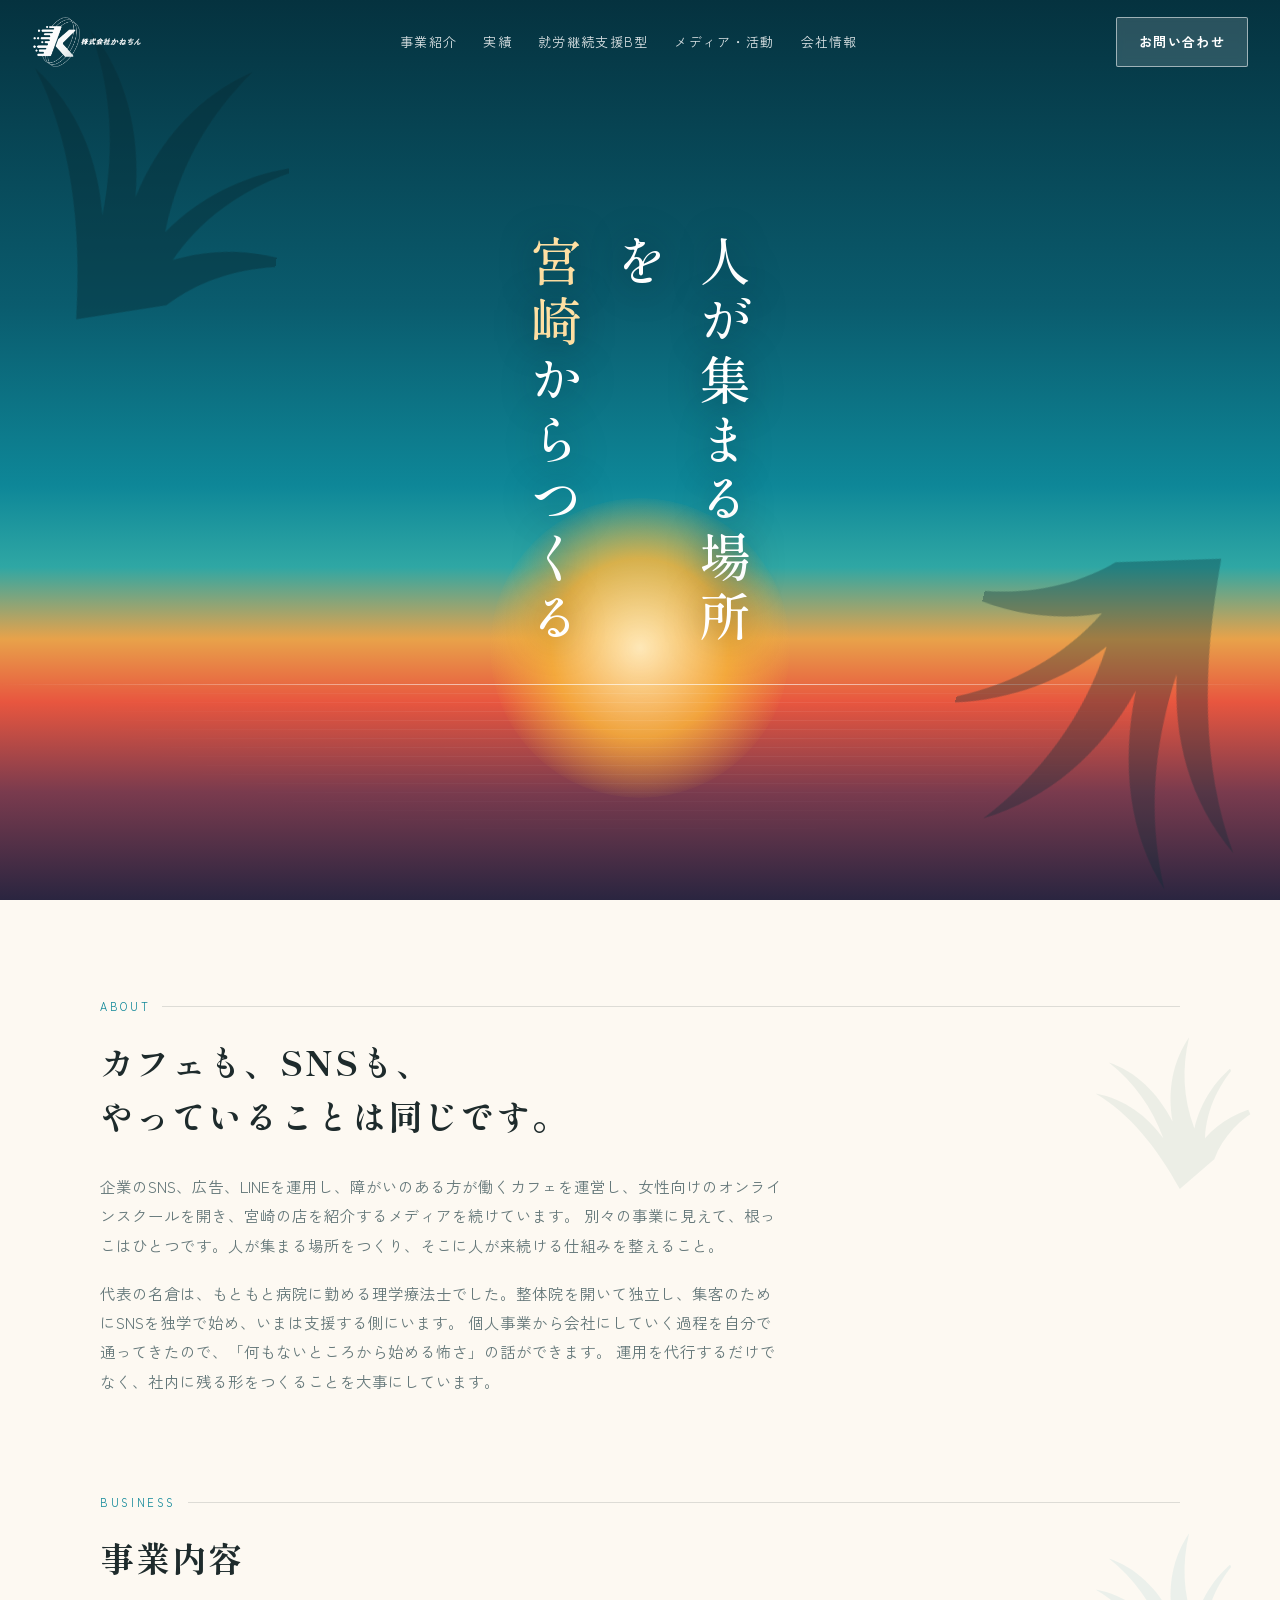
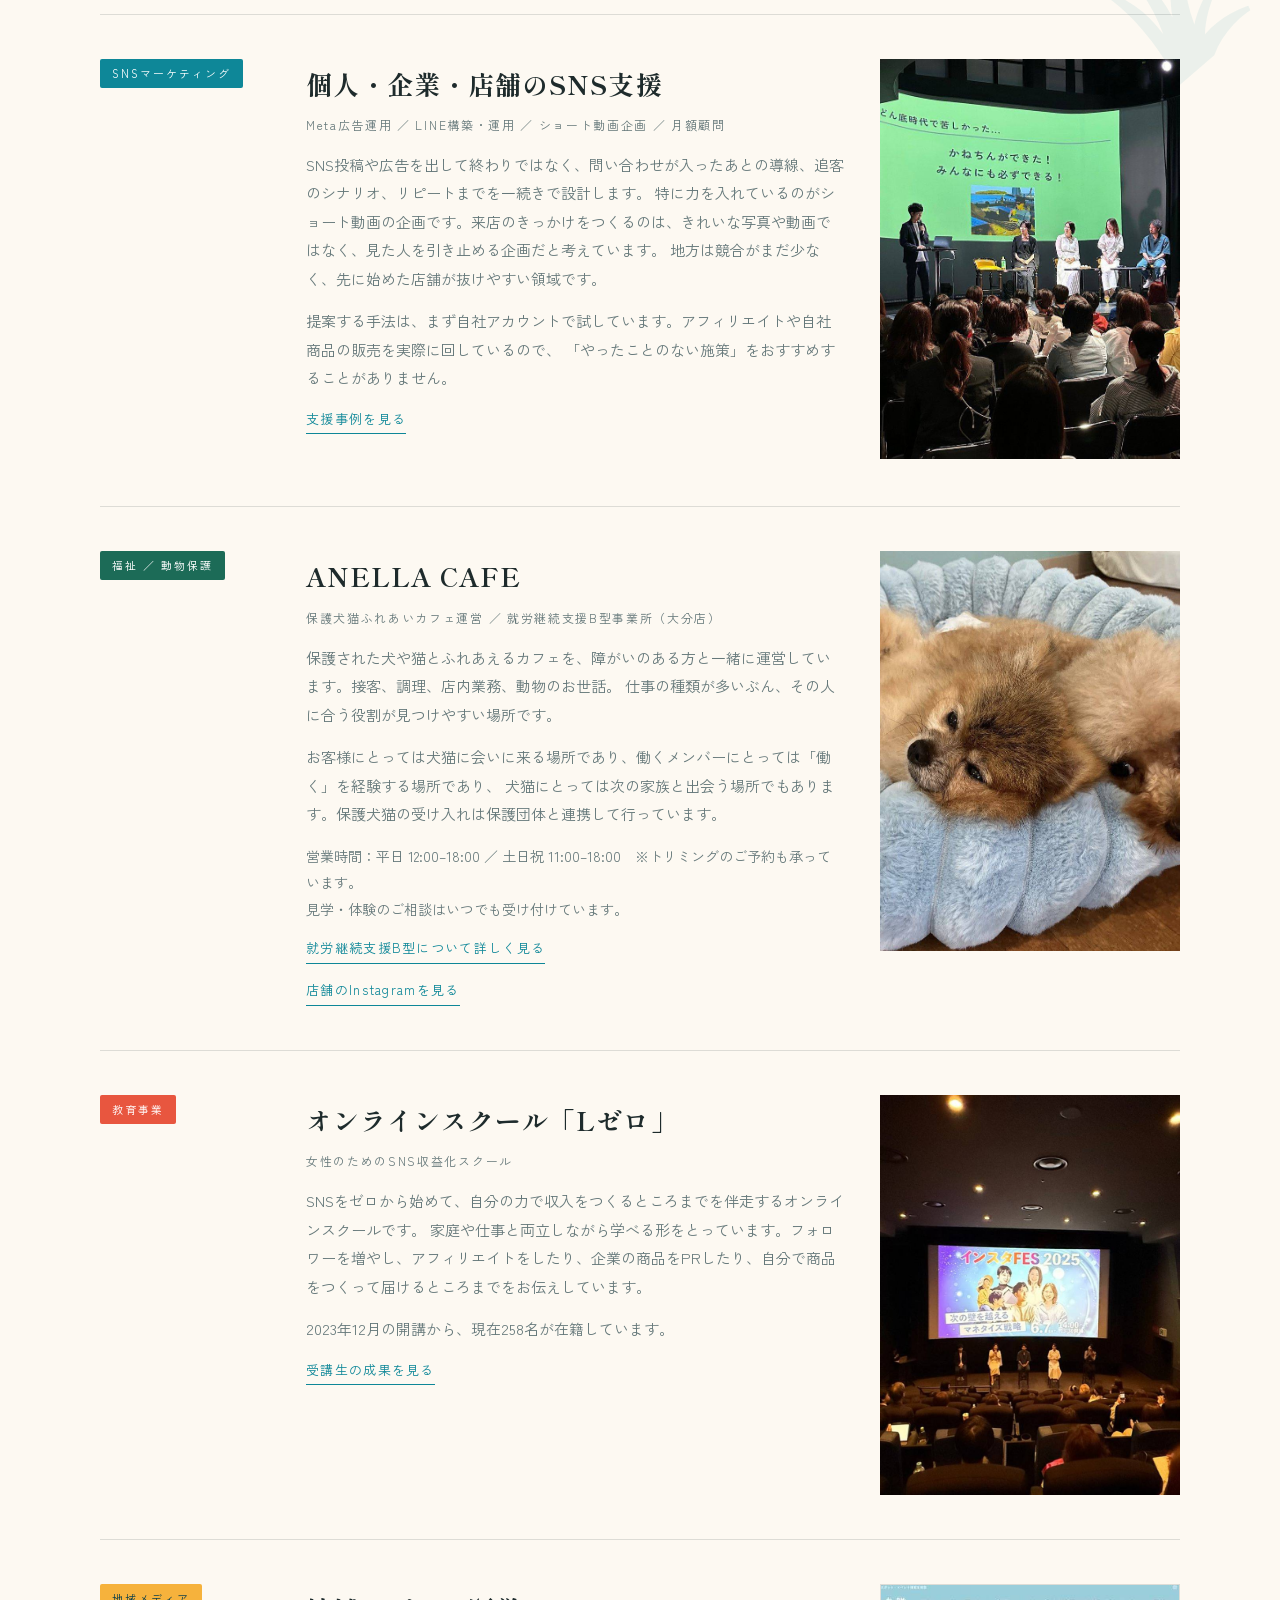
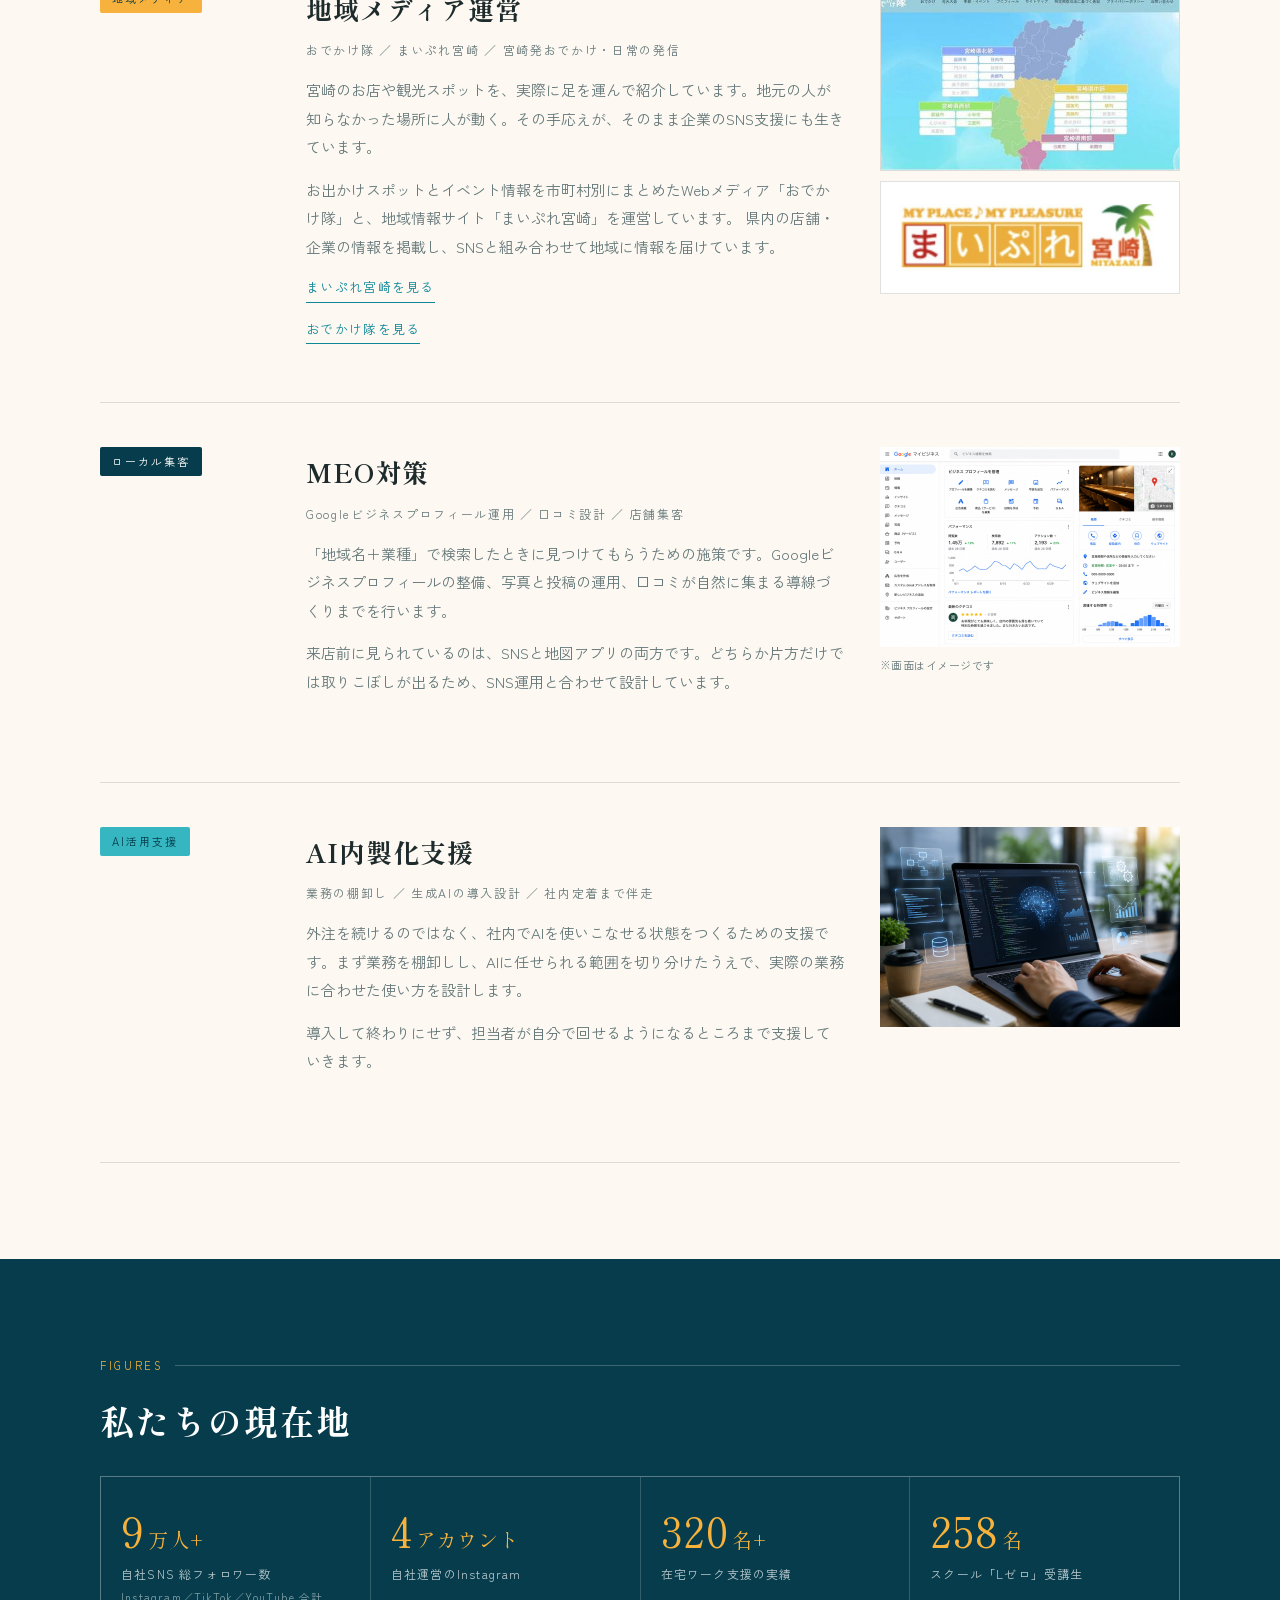
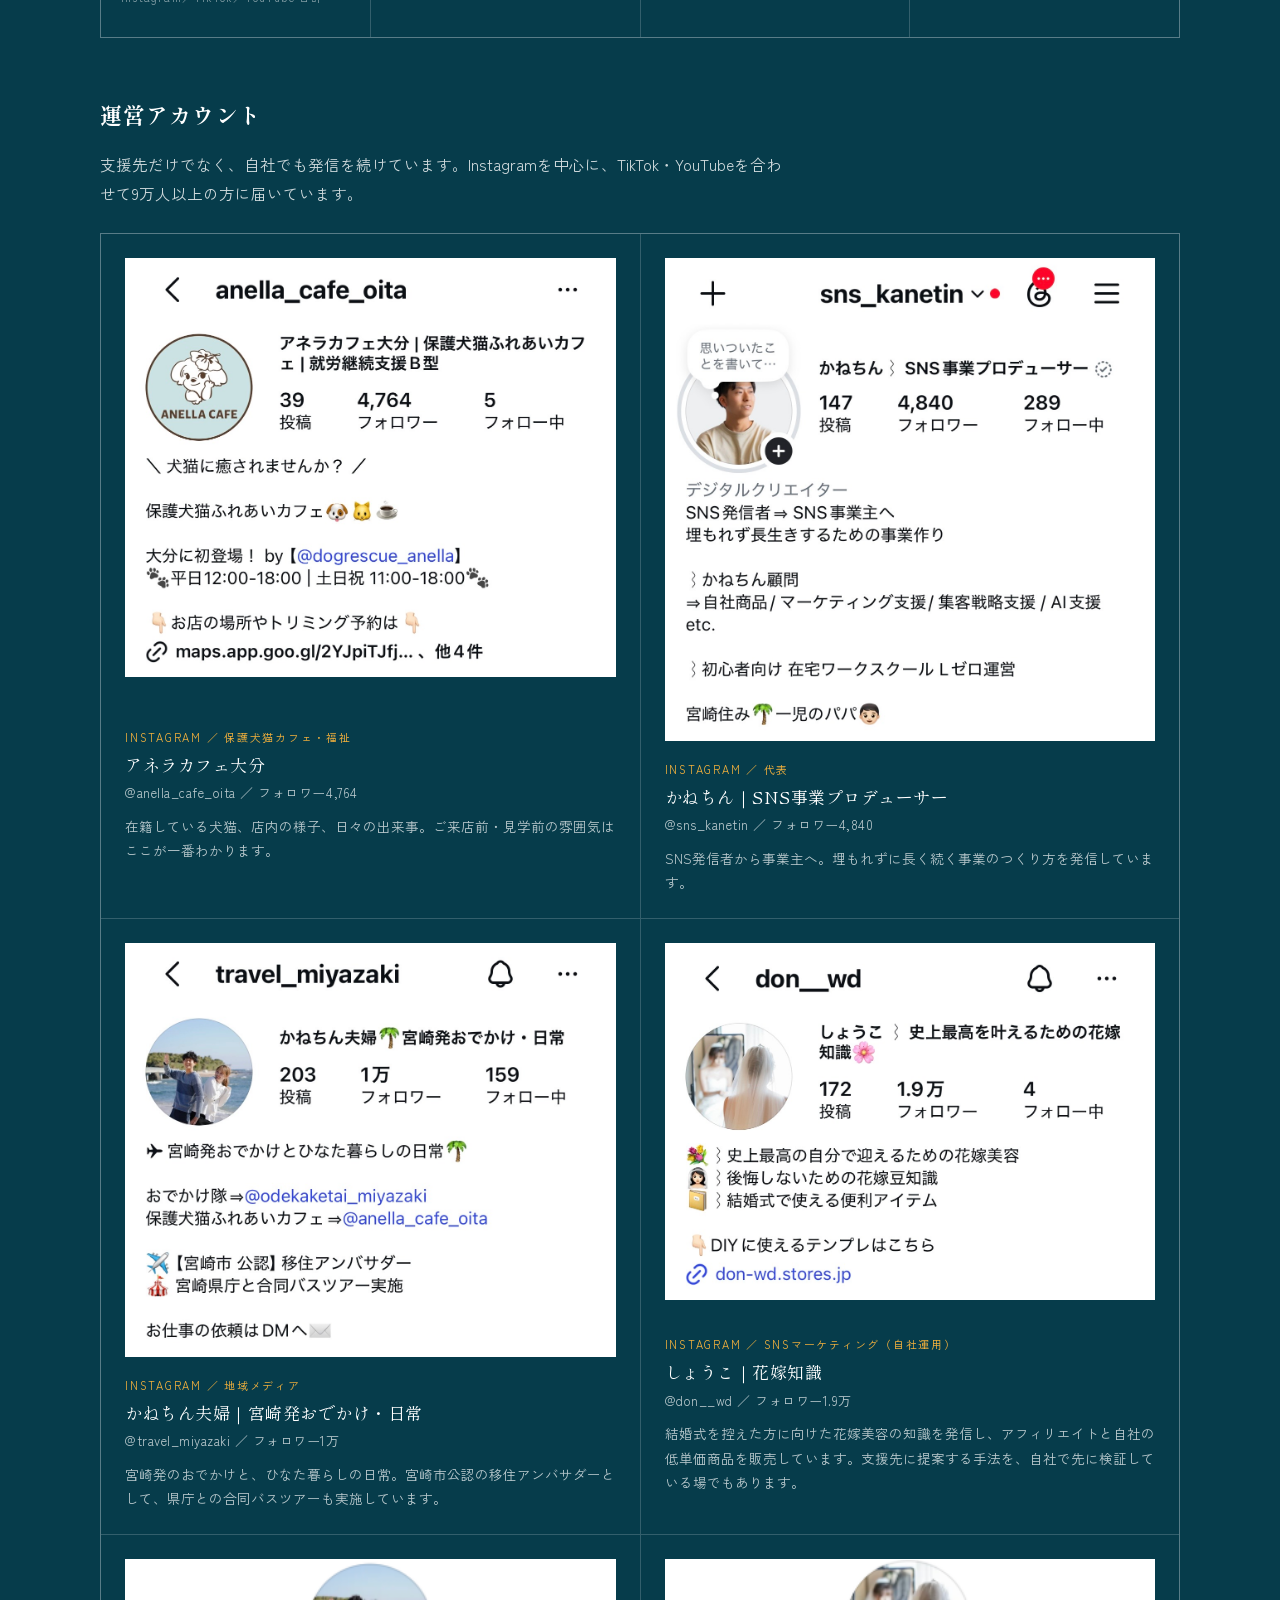
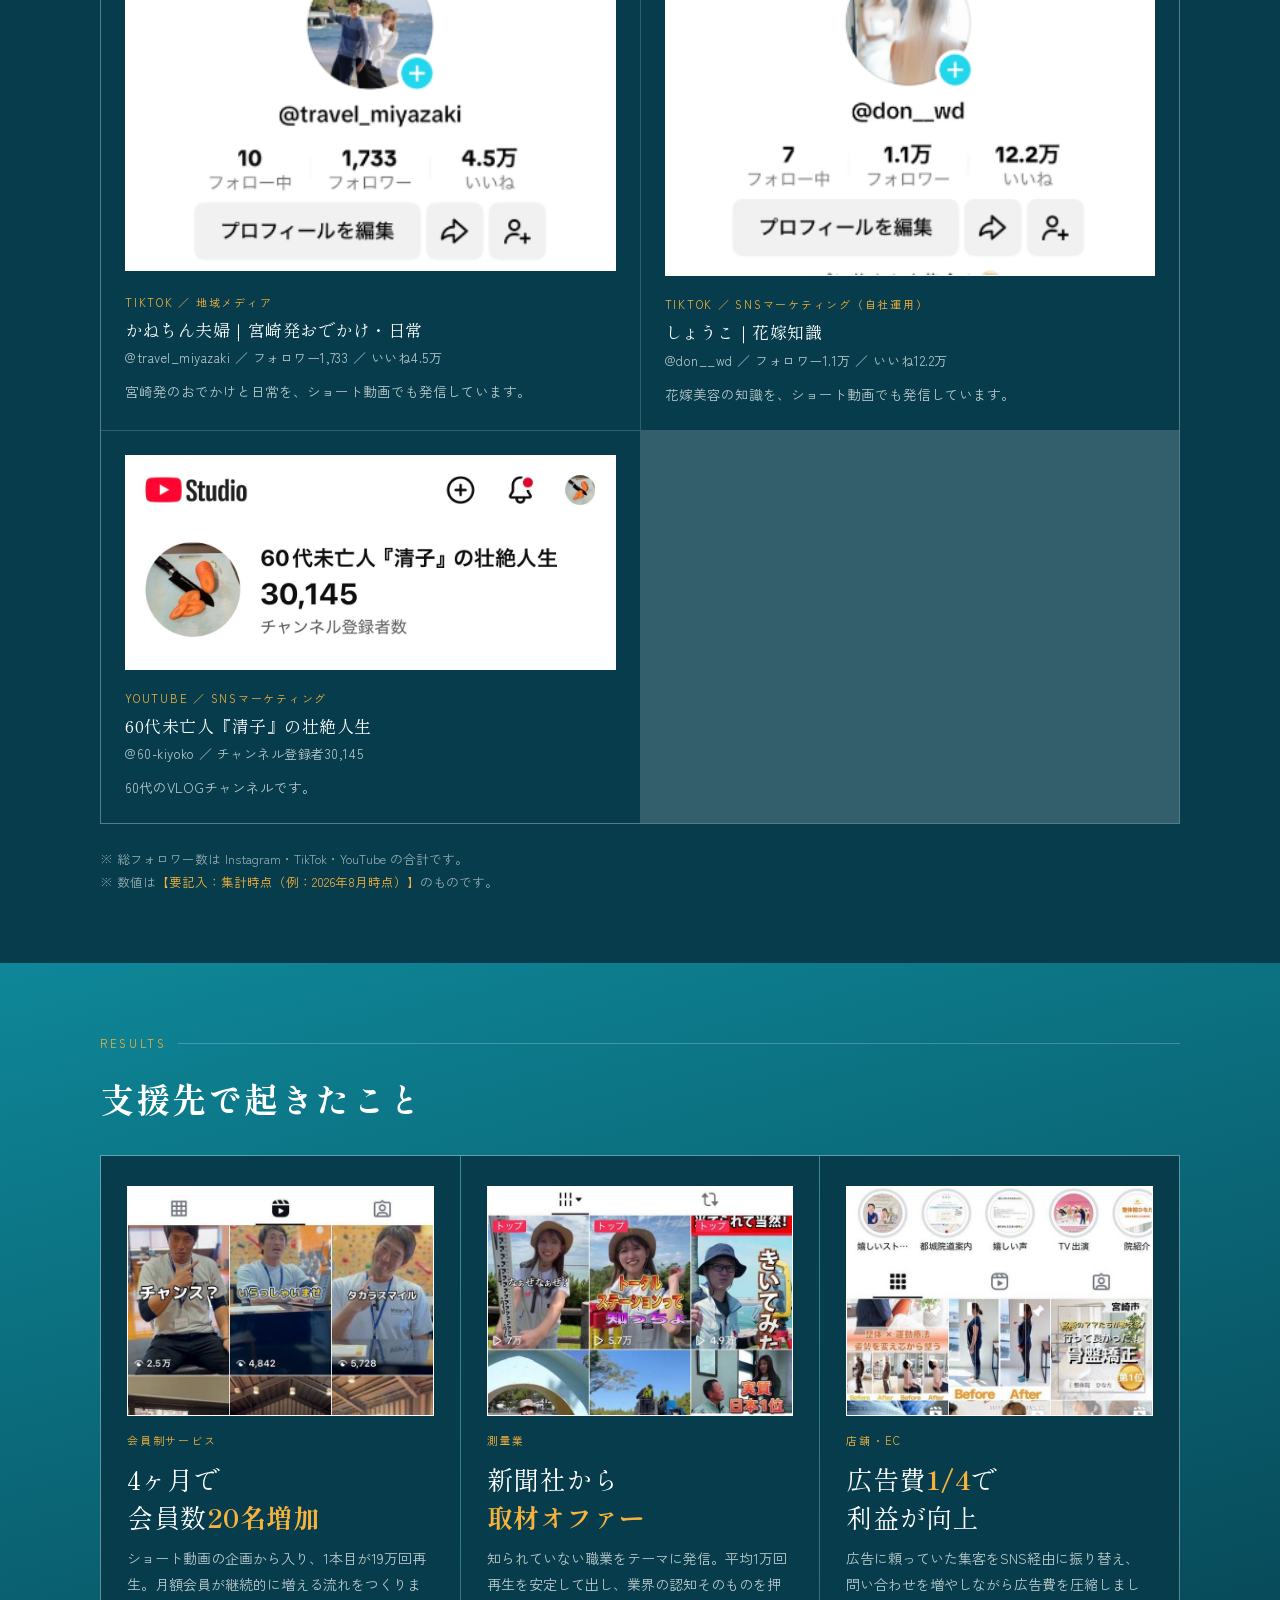
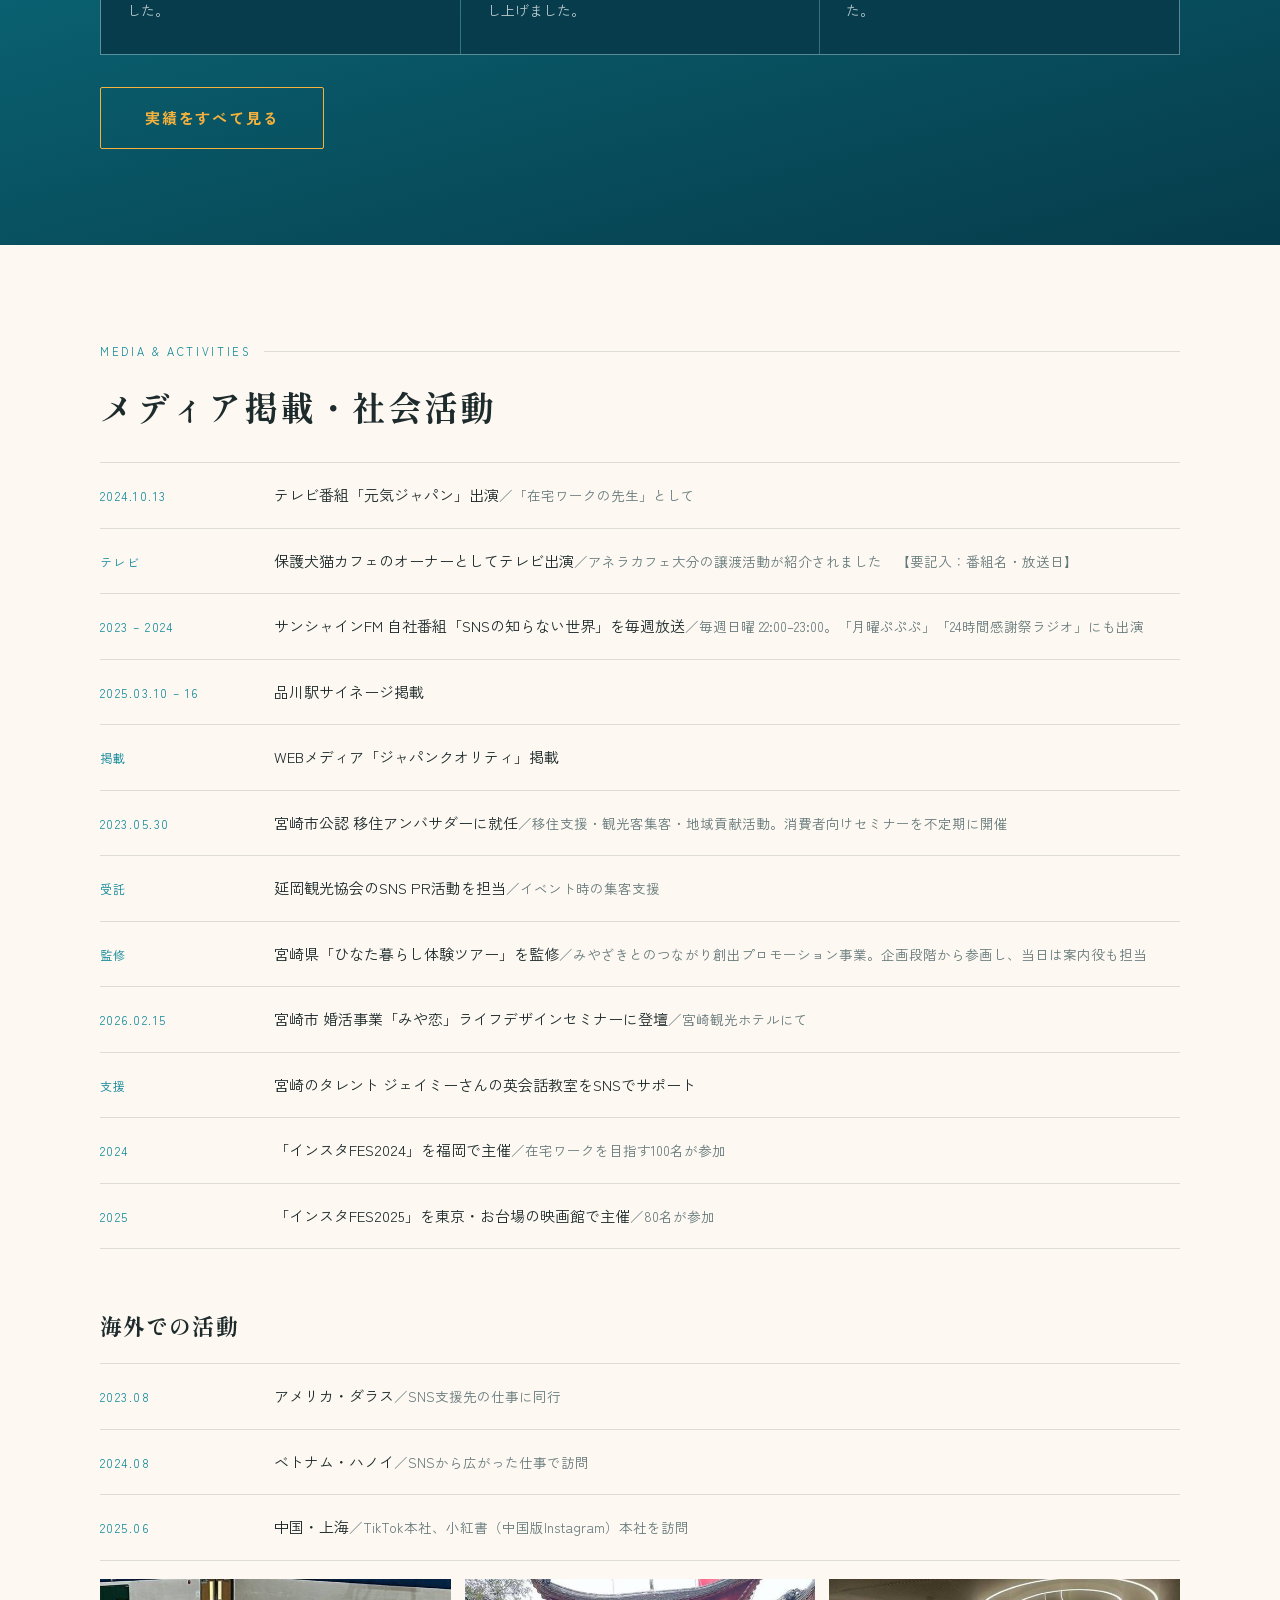
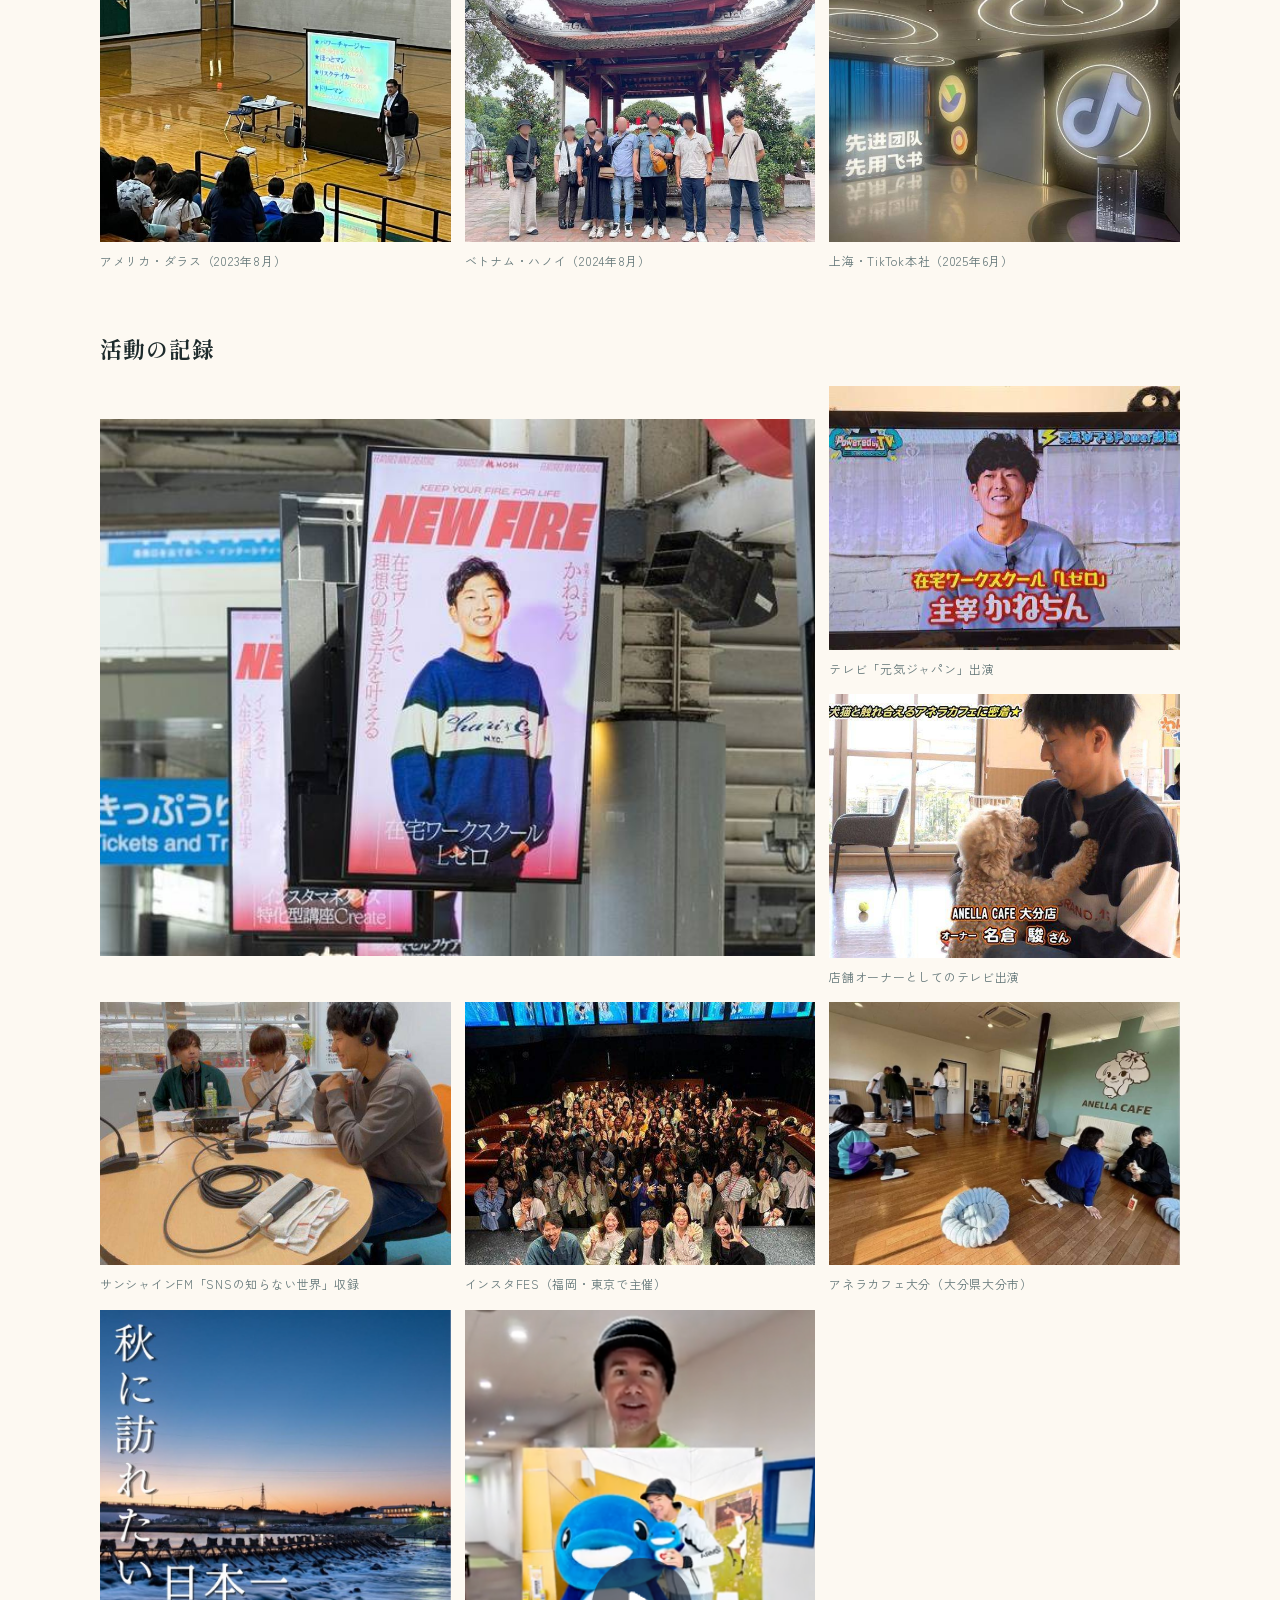
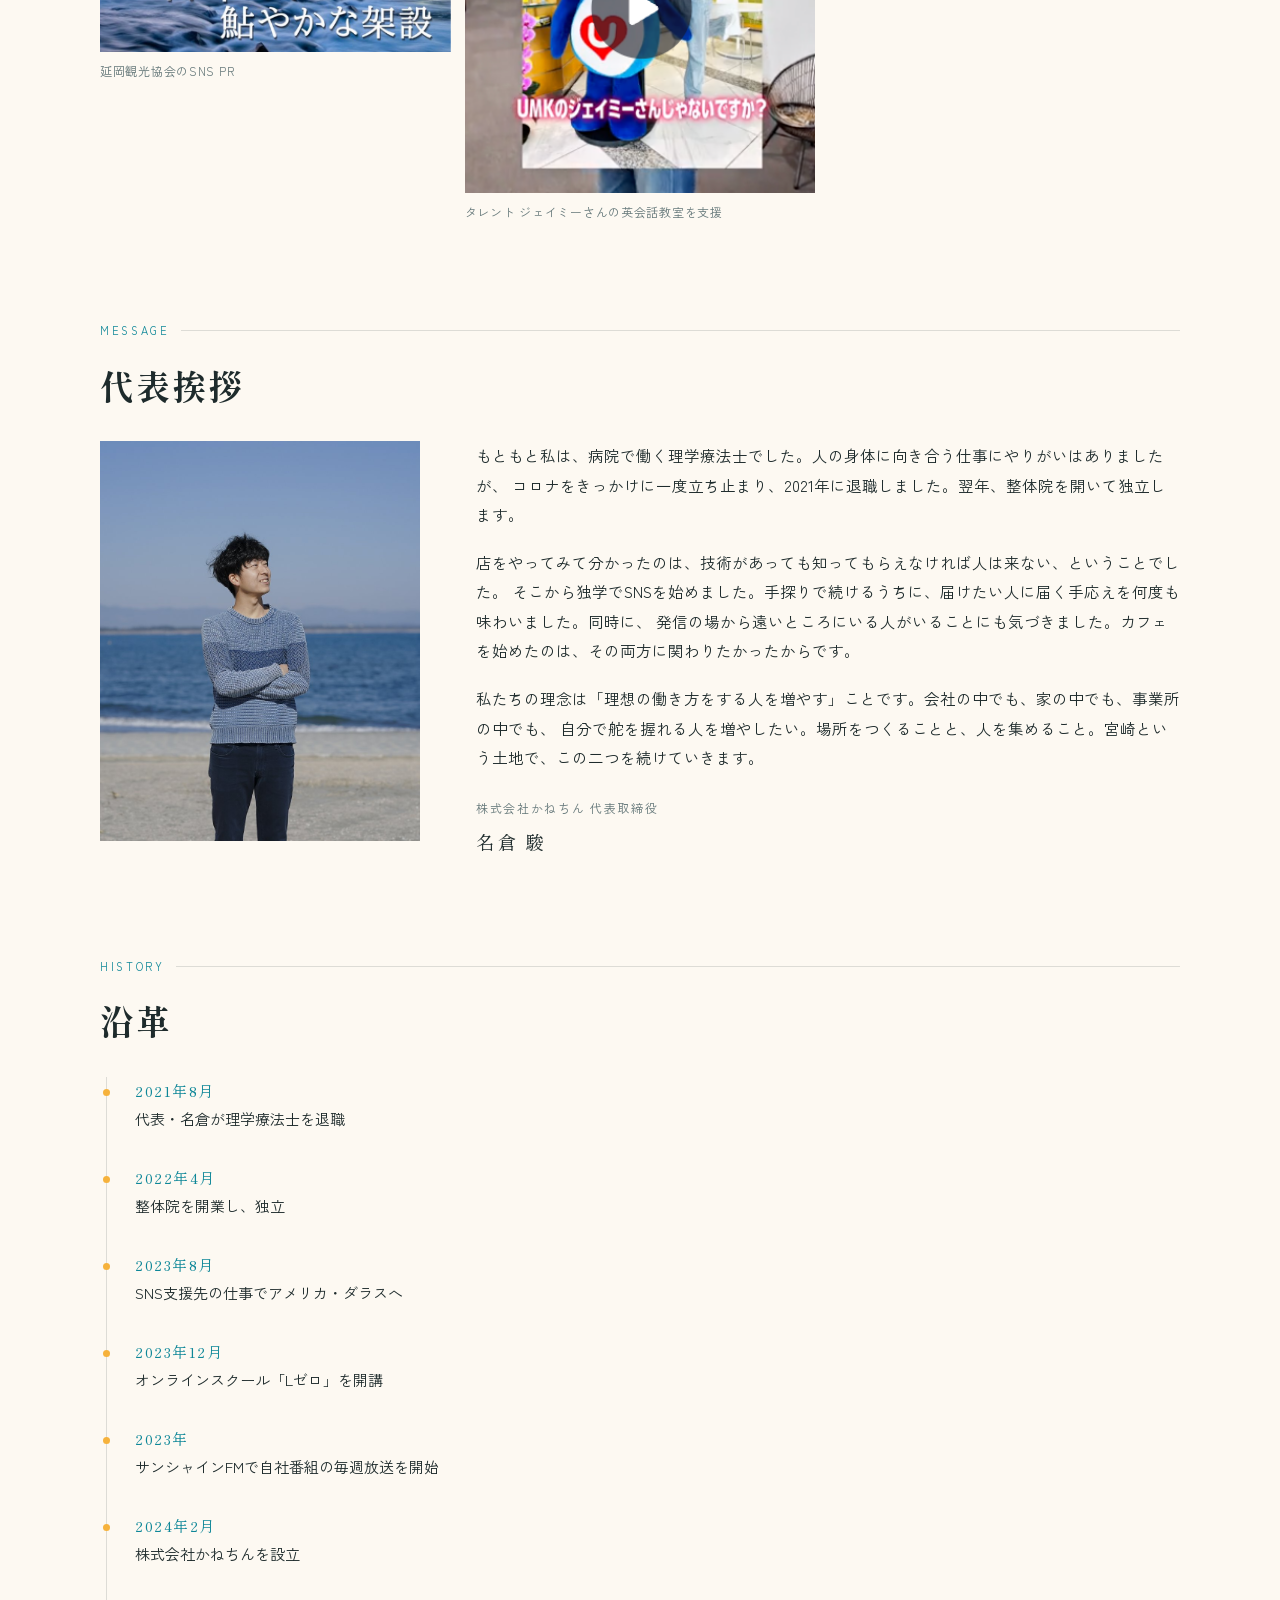
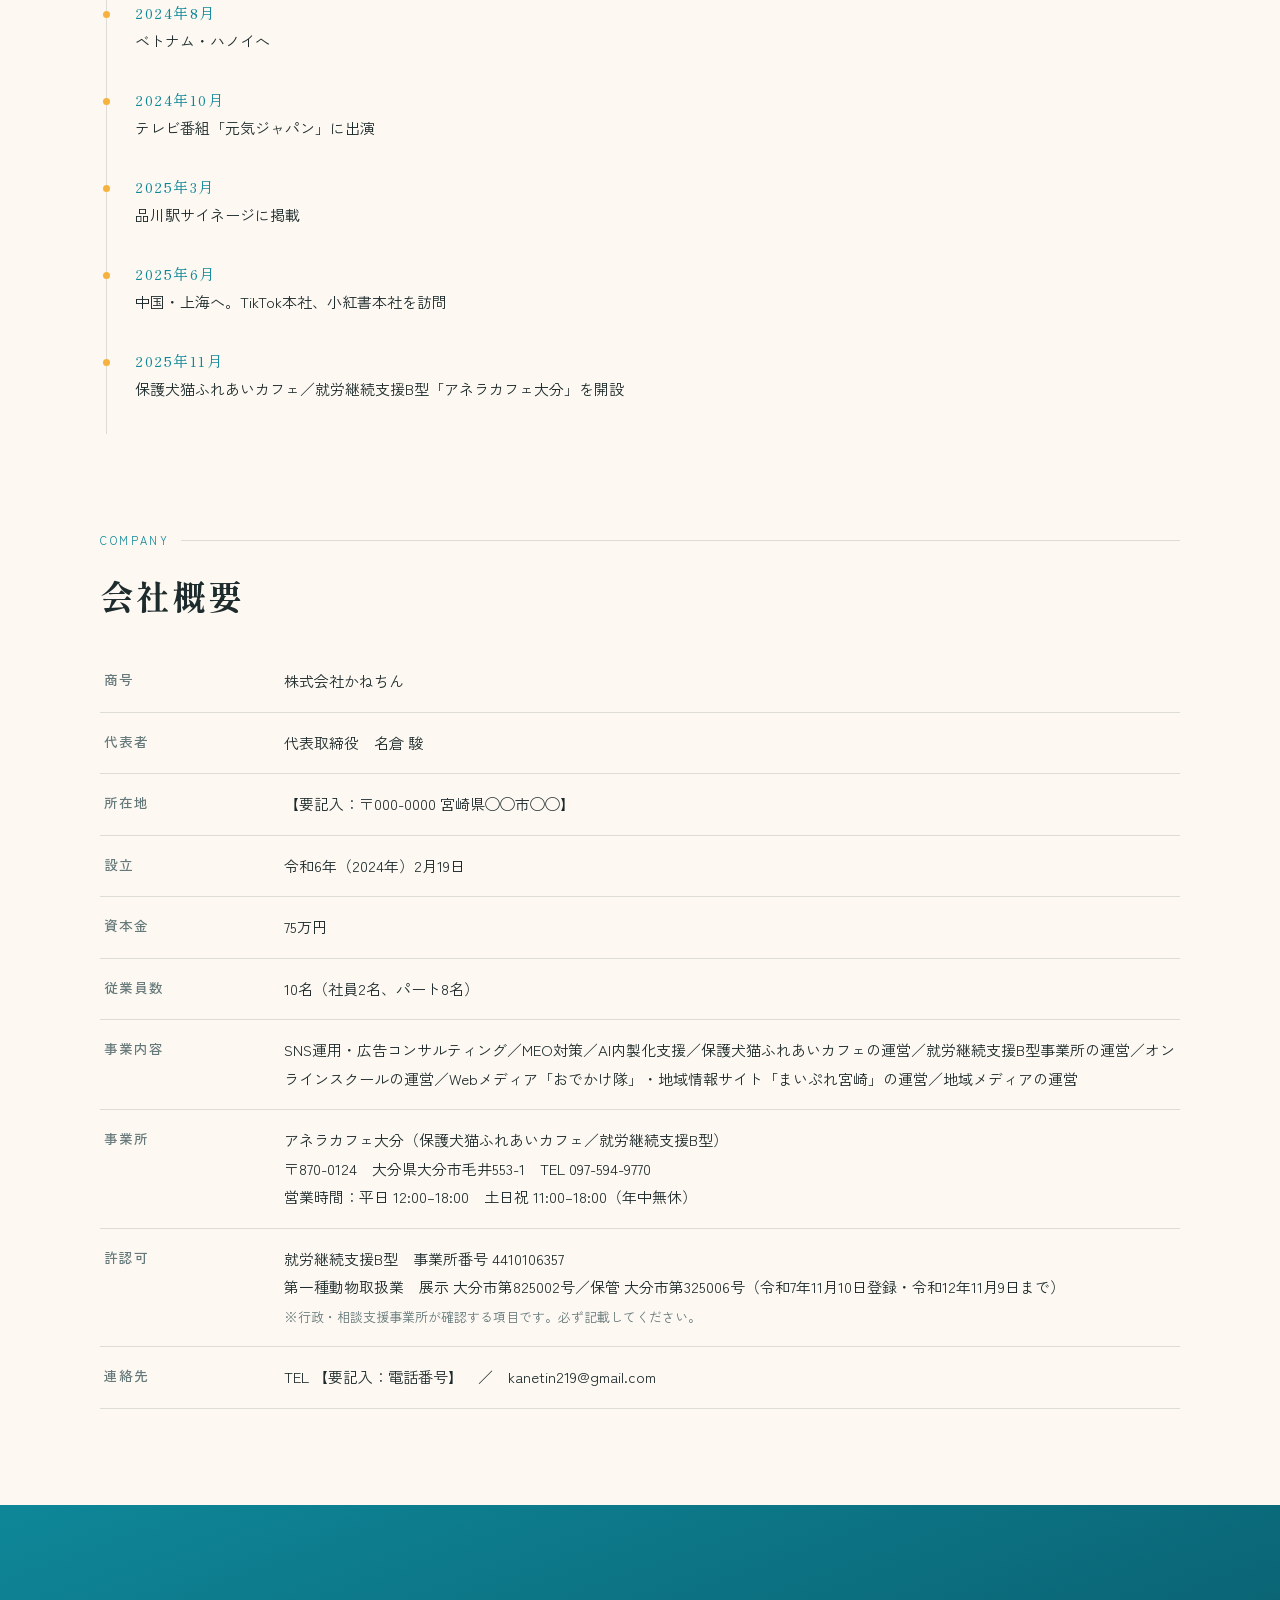
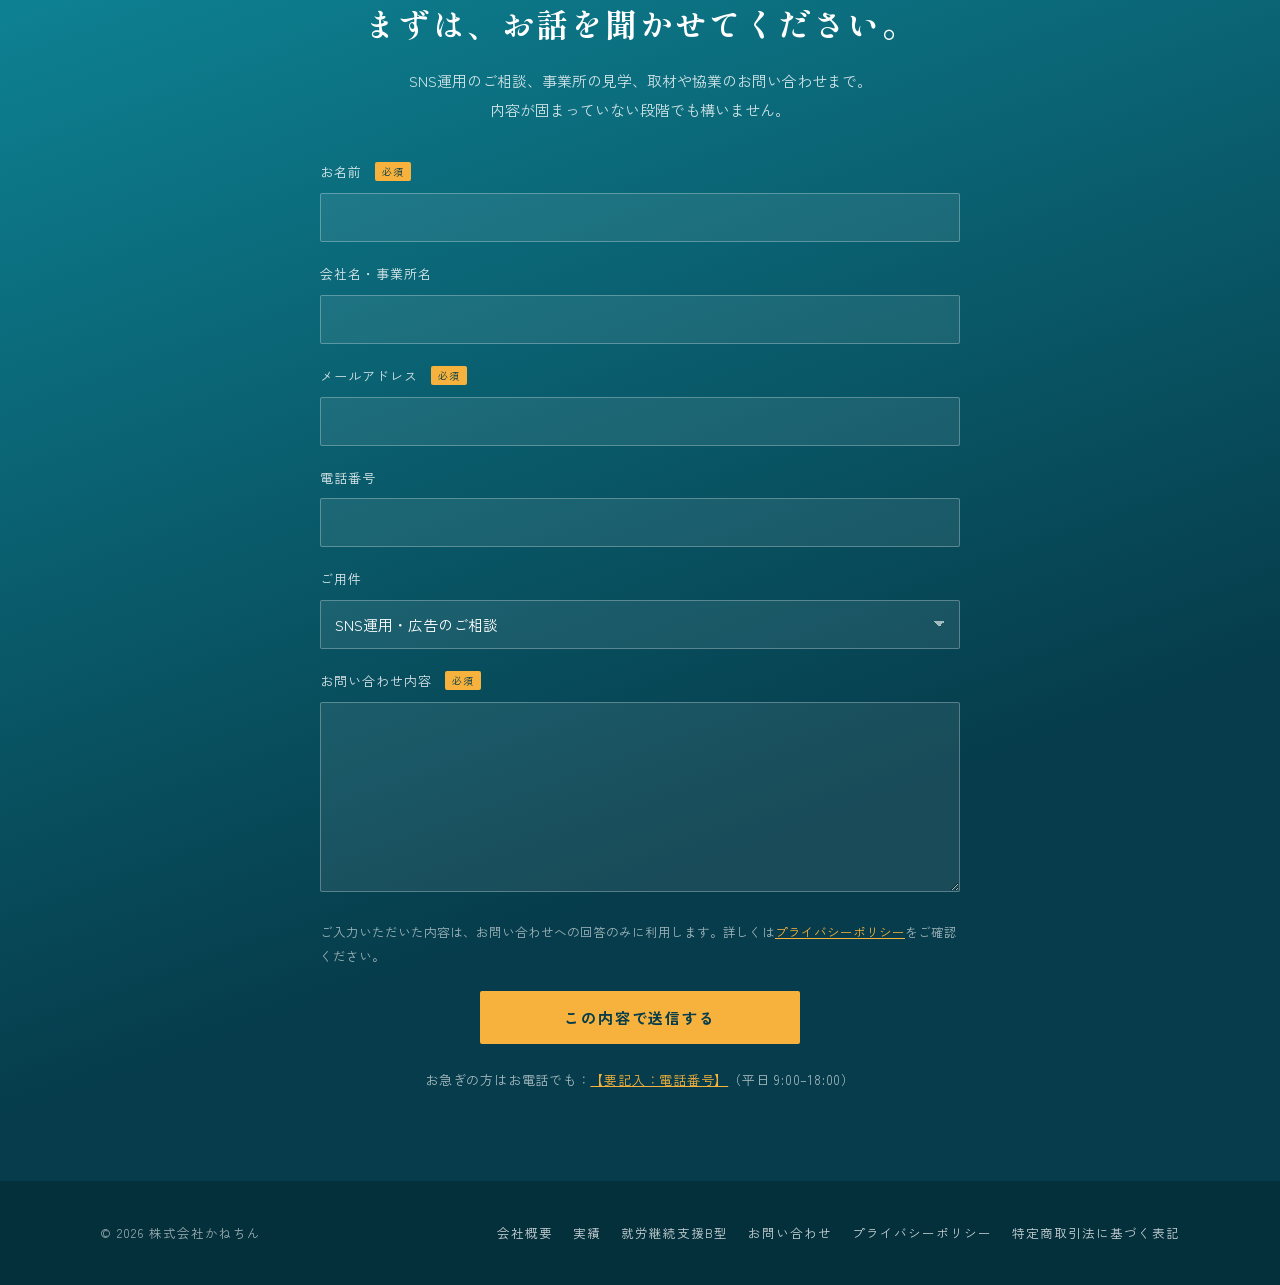
==== commit 7ef3f4ef: "お問い合わせフォームを設置（FormSubmit経由） - index.html の #contact にフォーム本体を追加（名前・会社名・メール・電話・ご用件・本文） - 送信先は kanetin2" ====
--- a/index.html
+++ b/index.html
@@ -621,8 +621,57 @@
     <p class="cta__text">
       SNS運用のご相談、事業所の見学、取材や協業のお問い合わせまで。<br>内容が固まっていない段階でも構いません。
     </p>
-    <!-- 要記入：Googleフォーム等のURLに差し替え -->
-    <a class="btn" href="#">お問い合わせフォームへ</a>
+    <form class="form" action="https://formsubmit.co/kanetin229@gmail.com" method="POST">
+      <input type="hidden" name="_subject" value="【かねちんサイト】お問い合わせ">
+      <input type="hidden" name="_template" value="table">
+      <input type="hidden" name="_captcha" value="false">
+      <input type="hidden" name="_next" value="https://kanetin219-sudo.github.io/kanetin-corporate/thanks.html">
+      <input type="text" name="_honey" style="display:none" tabindex="-1" autocomplete="off">
+
+      <div class="form__row">
+        <label class="form__label" for="f-name">お名前 <span class="form__req">必須</span></label>
+        <input class="form__input" id="f-name" type="text" name="お名前" required autocomplete="name">
+      </div>
+
+      <div class="form__row">
+        <label class="form__label" for="f-company">会社名・事業所名</label>
+        <input class="form__input" id="f-company" type="text" name="会社名" autocomplete="organization">
+      </div>
+
+      <div class="form__row">
+        <label class="form__label" for="f-email">メールアドレス <span class="form__req">必須</span></label>
+        <input class="form__input" id="f-email" type="email" name="email" required autocomplete="email">
+      </div>
+
+      <div class="form__row">
+        <label class="form__label" for="f-tel">電話番号</label>
+        <input class="form__input" id="f-tel" type="tel" name="電話番号" autocomplete="tel">
+      </div>
+
+      <div class="form__row">
+        <label class="form__label" for="f-type">ご用件</label>
+        <select class="form__input" id="f-type" name="ご用件">
+          <option>SNS運用・広告のご相談</option>
+          <option>MEO対策のご相談</option>
+          <option>AI内製化支援のご相談</option>
+          <option>就労継続支援B型（アネラカフェ大分）の見学・利用</option>
+          <option>オンラインスクール「Lゼロ」について</option>
+          <option>取材・メディア掲載のご依頼</option>
+          <option>協業・その他</option>
+        </select>
+      </div>
+
+      <div class="form__row">
+        <label class="form__label" for="f-body">お問い合わせ内容 <span class="form__req">必須</span></label>
+        <textarea class="form__input form__input--area" id="f-body" name="お問い合わせ内容" rows="6" required></textarea>
+      </div>
+
+      <p class="form__note">
+        ご入力いただいた内容は、お問い合わせへの回答のみに利用します。詳しくは<a href="./privacy.html">プライバシーポリシー</a>をご確認ください。
+      </p>
+
+      <button class="btn" type="submit">この内容で送信する</button>
+    </form>
     <p class="cta__sub">
       お急ぎの方はお電話でも：<a href="tel:0000000000">【要記入：電話番号】</a>（平日 9:00–18:00）
     </p>
--- a/style.css
+++ b/style.css
@@ -20,6 +20,7 @@
 
 *{box-sizing:border-box;margin:0;padding:0}
 html{scroll-behavior:smooth}
+section[id]{scroll-margin-top:96px}
 body{
   font-family:var(--gothic);color:var(--sumi);background:var(--sand);
   line-height:1.9;font-size:16px;-webkit-font-smoothing:antialiased;
@@ -180,6 +181,25 @@
 .cta__sub{margin-top:24px;font-size:13px;color:rgba(255,255,255,.65);letter-spacing:.06em}
 .cta__sub a{color:var(--sun)}
 
+/* ---------- お問い合わせフォーム ---------- */
+.form{max-width:640px;margin:0 auto;text-align:left;position:relative;z-index:2}
+.form__row{margin-bottom:20px}
+.form__label{display:block;font-size:13px;letter-spacing:.08em;color:rgba(255,255,255,.85);margin-bottom:8px}
+.form__req{font-size:10px;letter-spacing:.1em;background:var(--sun);color:var(--sea-deep);border-radius:2px;padding:2px 7px;margin-left:8px;vertical-align:1px}
+.form__input{
+  width:100%;font-family:inherit;font-size:15px;color:#fff;
+  background:rgba(255,255,255,.08);border:1px solid rgba(255,255,255,.28);
+  border-radius:2px;padding:13px 14px;transition:border-color .2s,background .2s;
+}
+.form__input::placeholder{color:rgba(255,255,255,.4)}
+.form__input:focus{outline:none;border-color:var(--sun);background:rgba(255,255,255,.13)}
+.form__input--area{resize:vertical;min-height:140px;line-height:1.8}
+.form select.form__input{appearance:none;background-image:linear-gradient(45deg,transparent 50%,rgba(255,255,255,.6) 50%),linear-gradient(135deg,rgba(255,255,255,.6) 50%,transparent 50%);background-position:calc(100% - 20px) 50%,calc(100% - 14px) 50%;background-size:6px 6px,6px 6px;background-repeat:no-repeat;padding-right:40px}
+.form select.form__input option{color:var(--sumi)}
+.form__note{font-size:12.5px;line-height:1.9;color:rgba(255,255,255,.62);margin:8px 0 24px}
+.form__note a{color:var(--sun)}
+.form .btn{border:none;cursor:pointer;font-family:inherit;width:100%;max-width:320px;display:block;margin:0 auto}
+
 /* ---------- フッター ---------- */
 .ftr{background:#04303C;color:rgba(255,255,255,.6);padding:40px 0;font-size:12.5px;letter-spacing:.08em}
 .ftr__inner{display:flex;flex-direction:column;gap:16px}
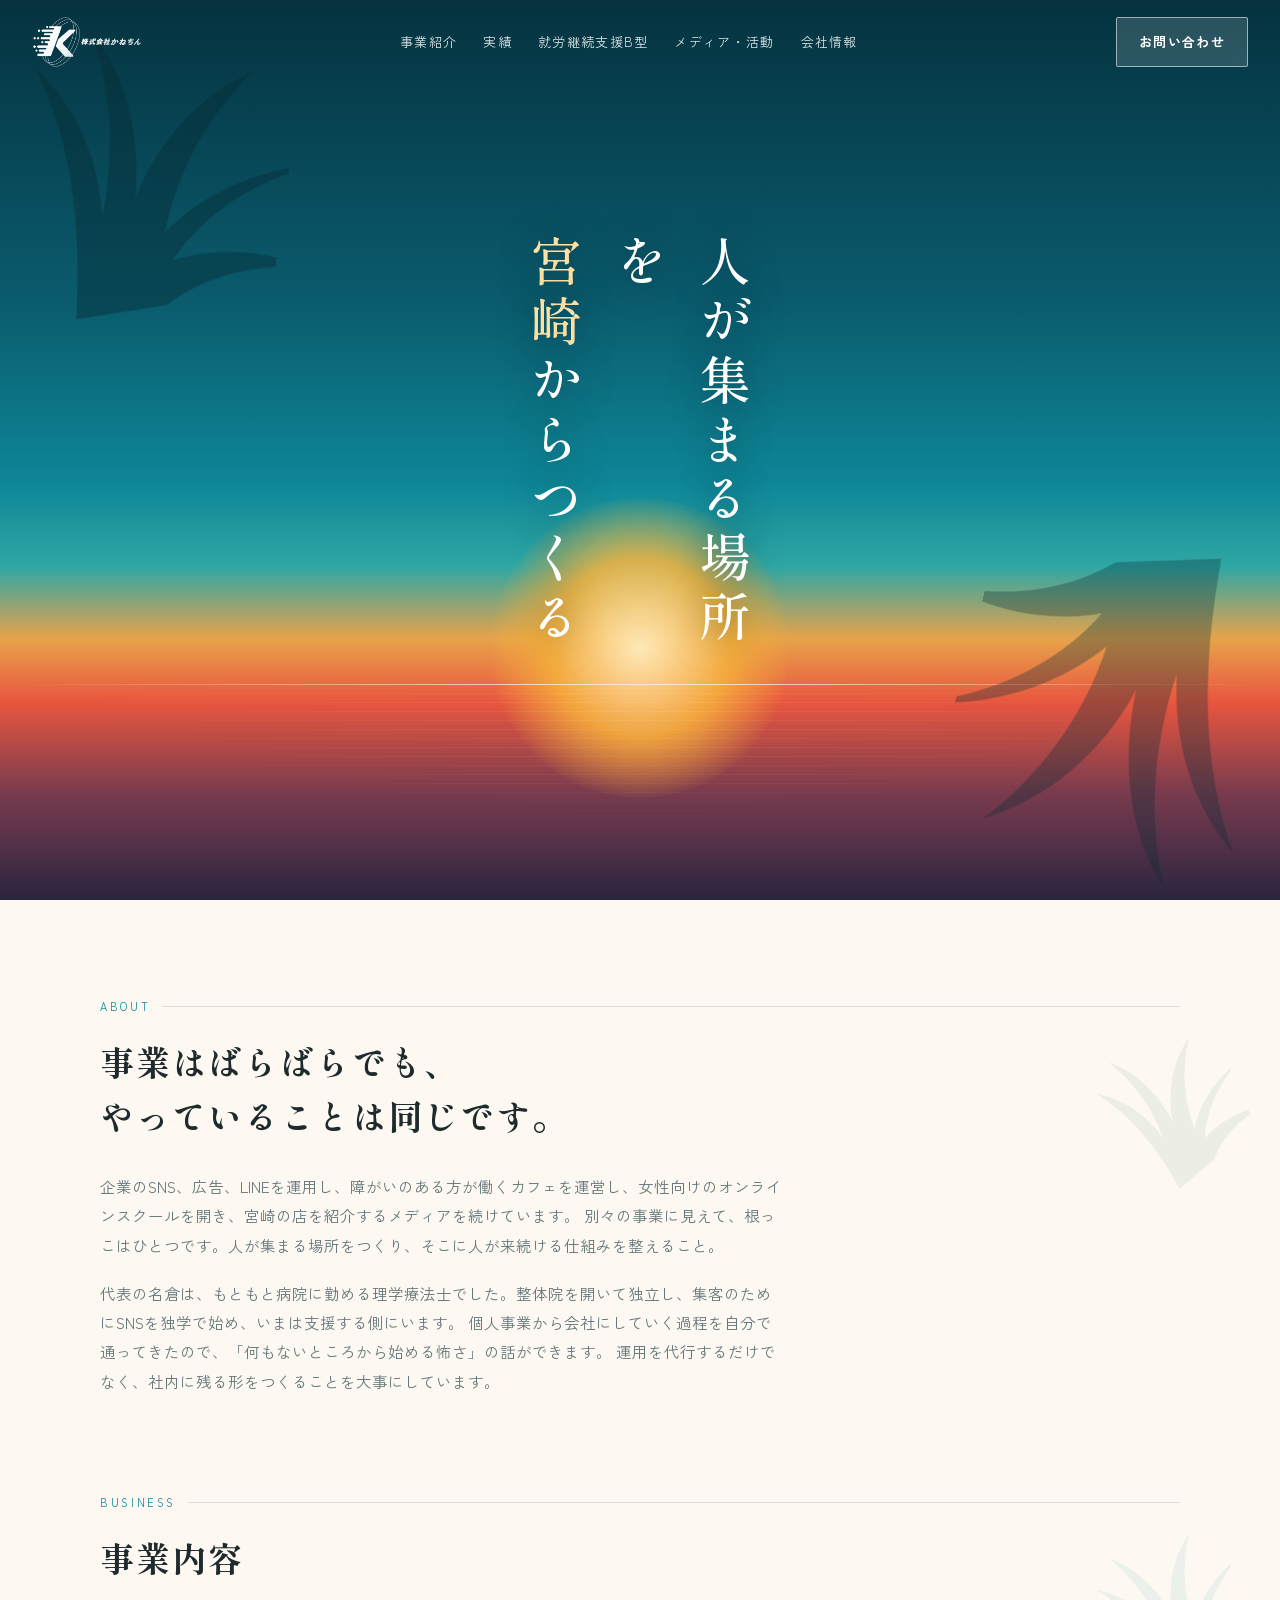
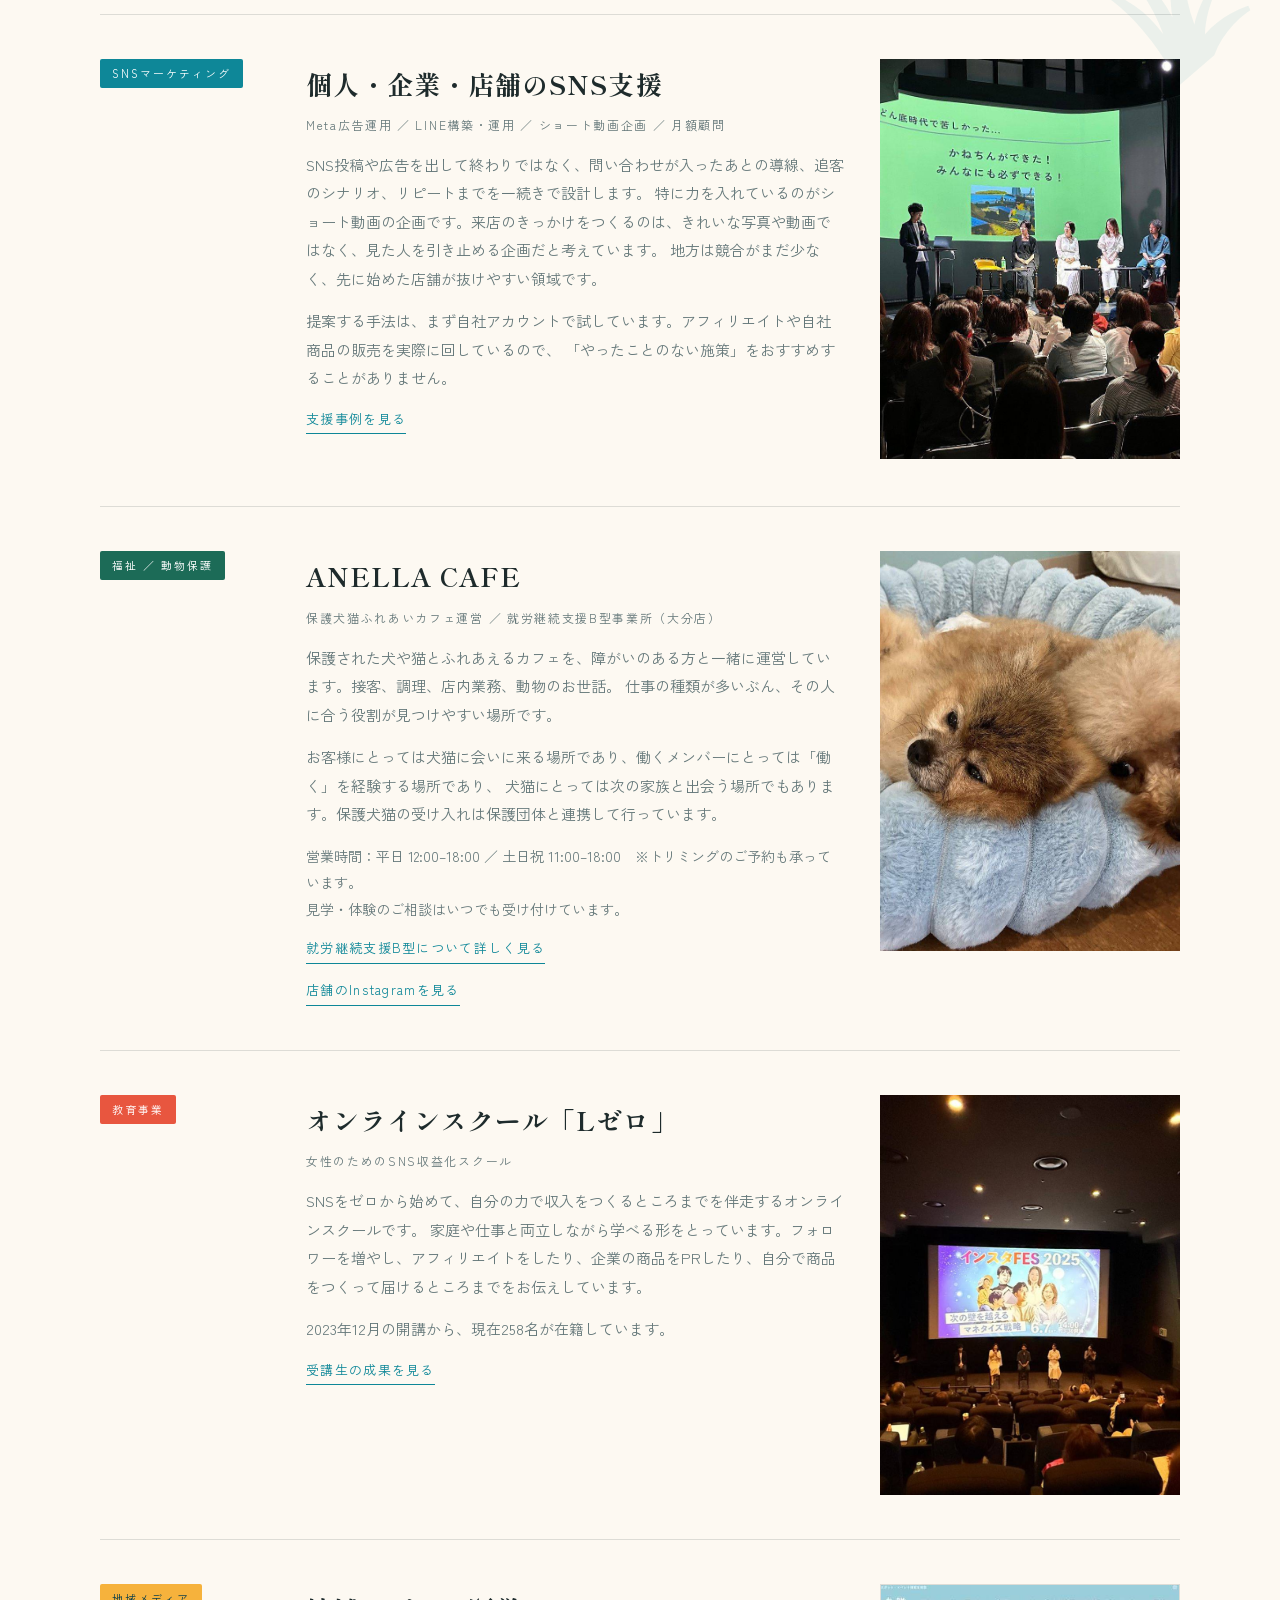
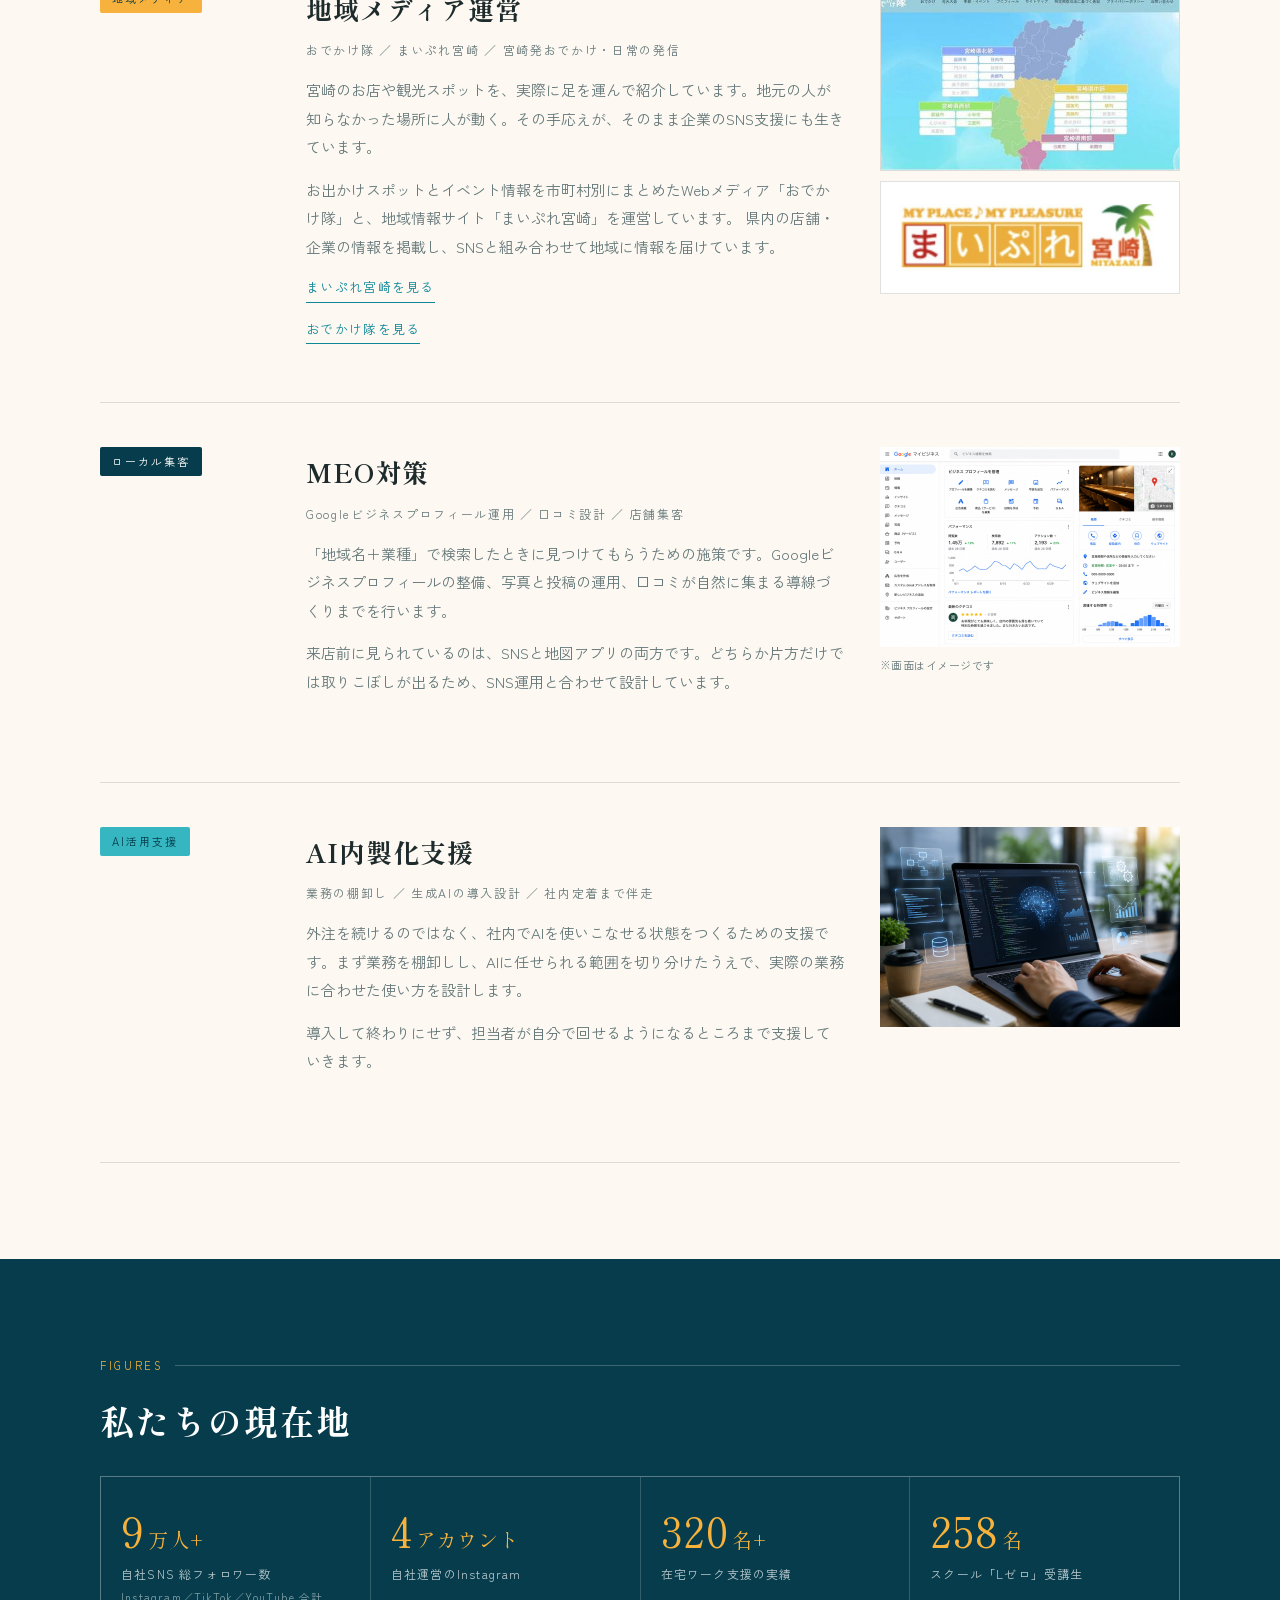
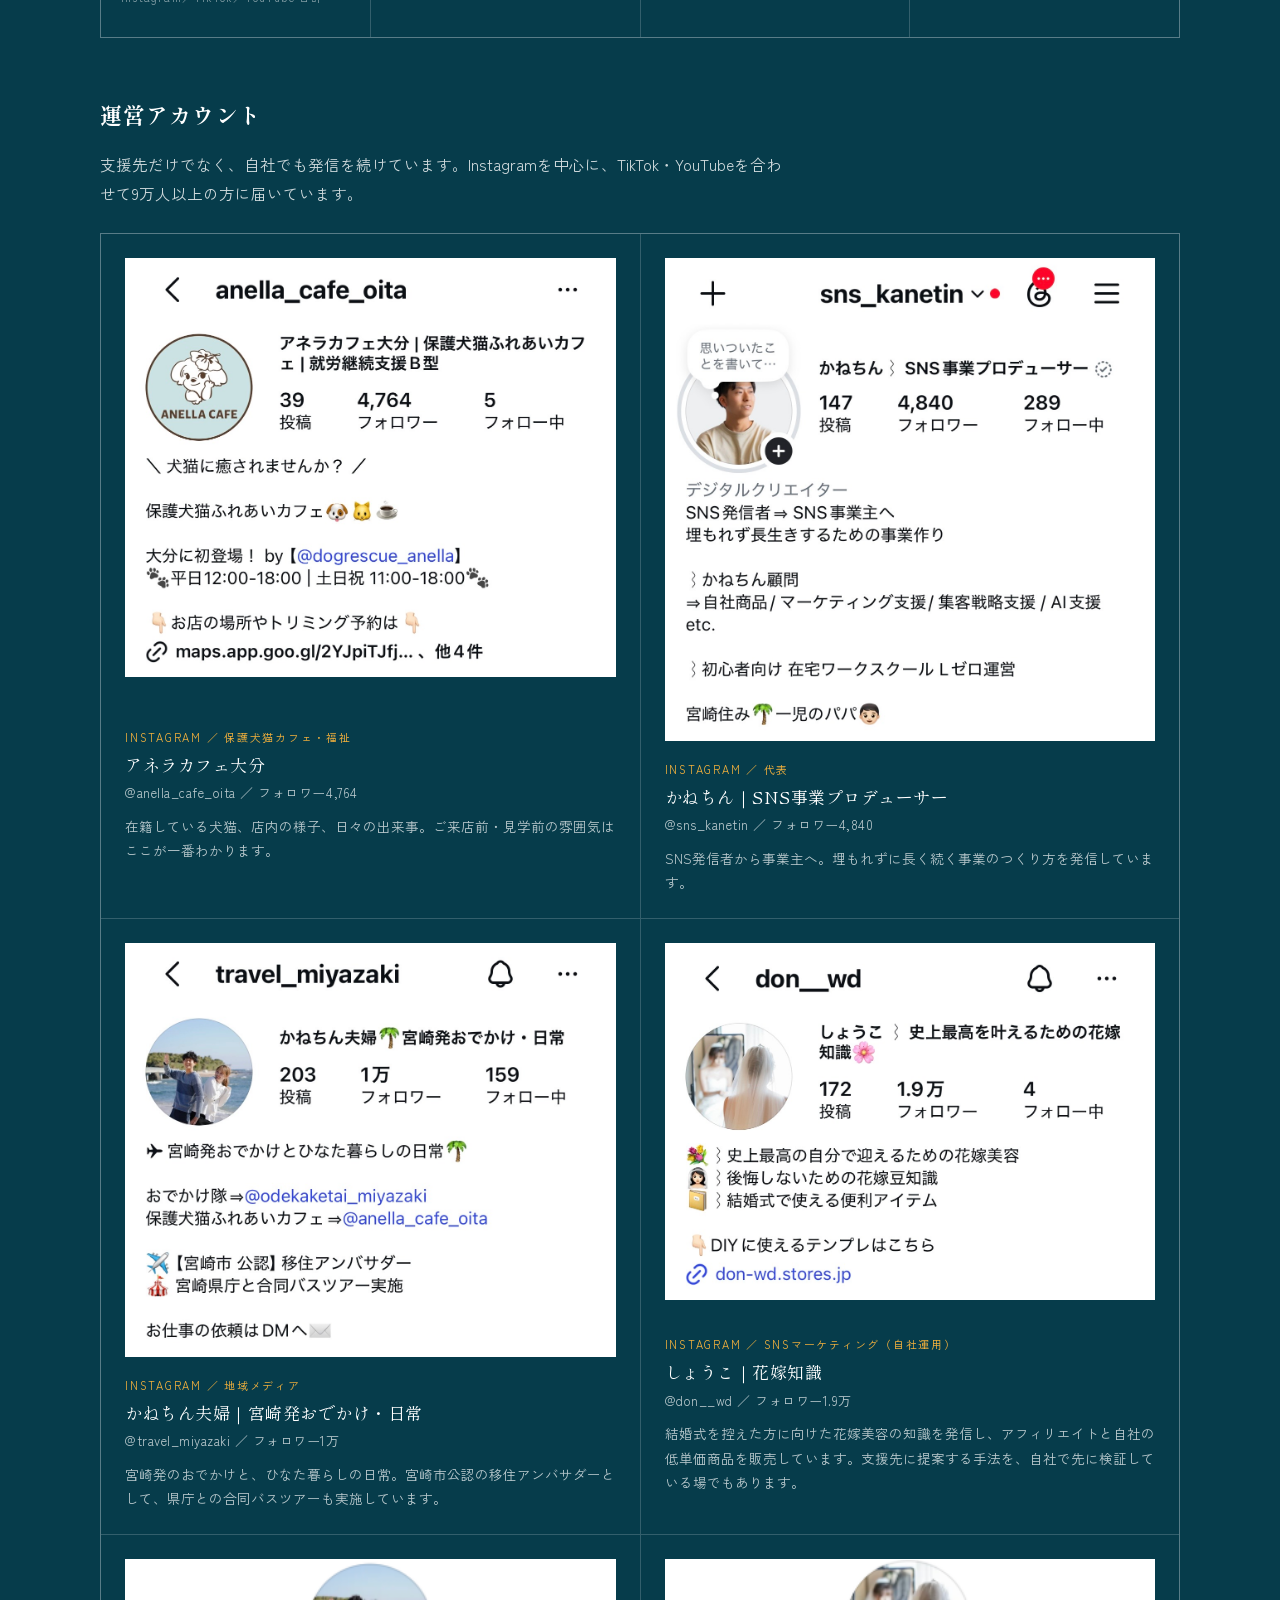
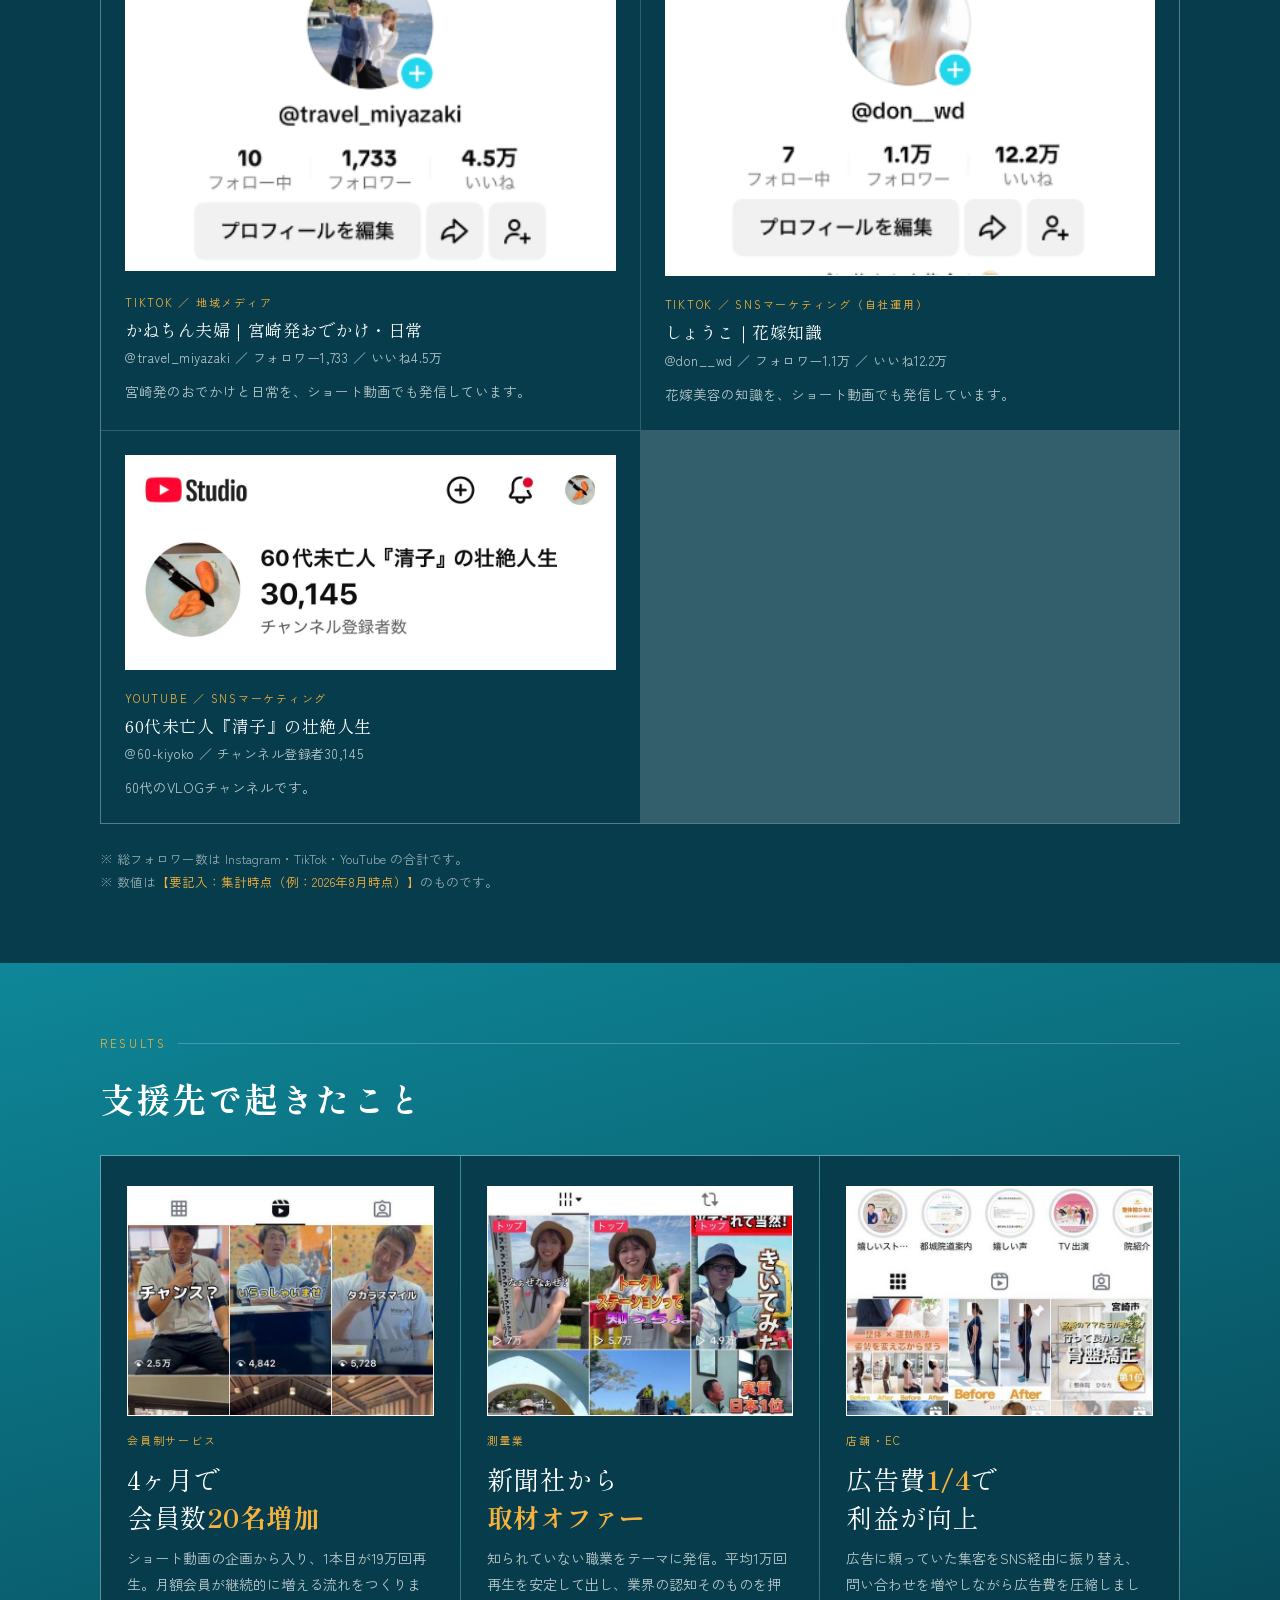
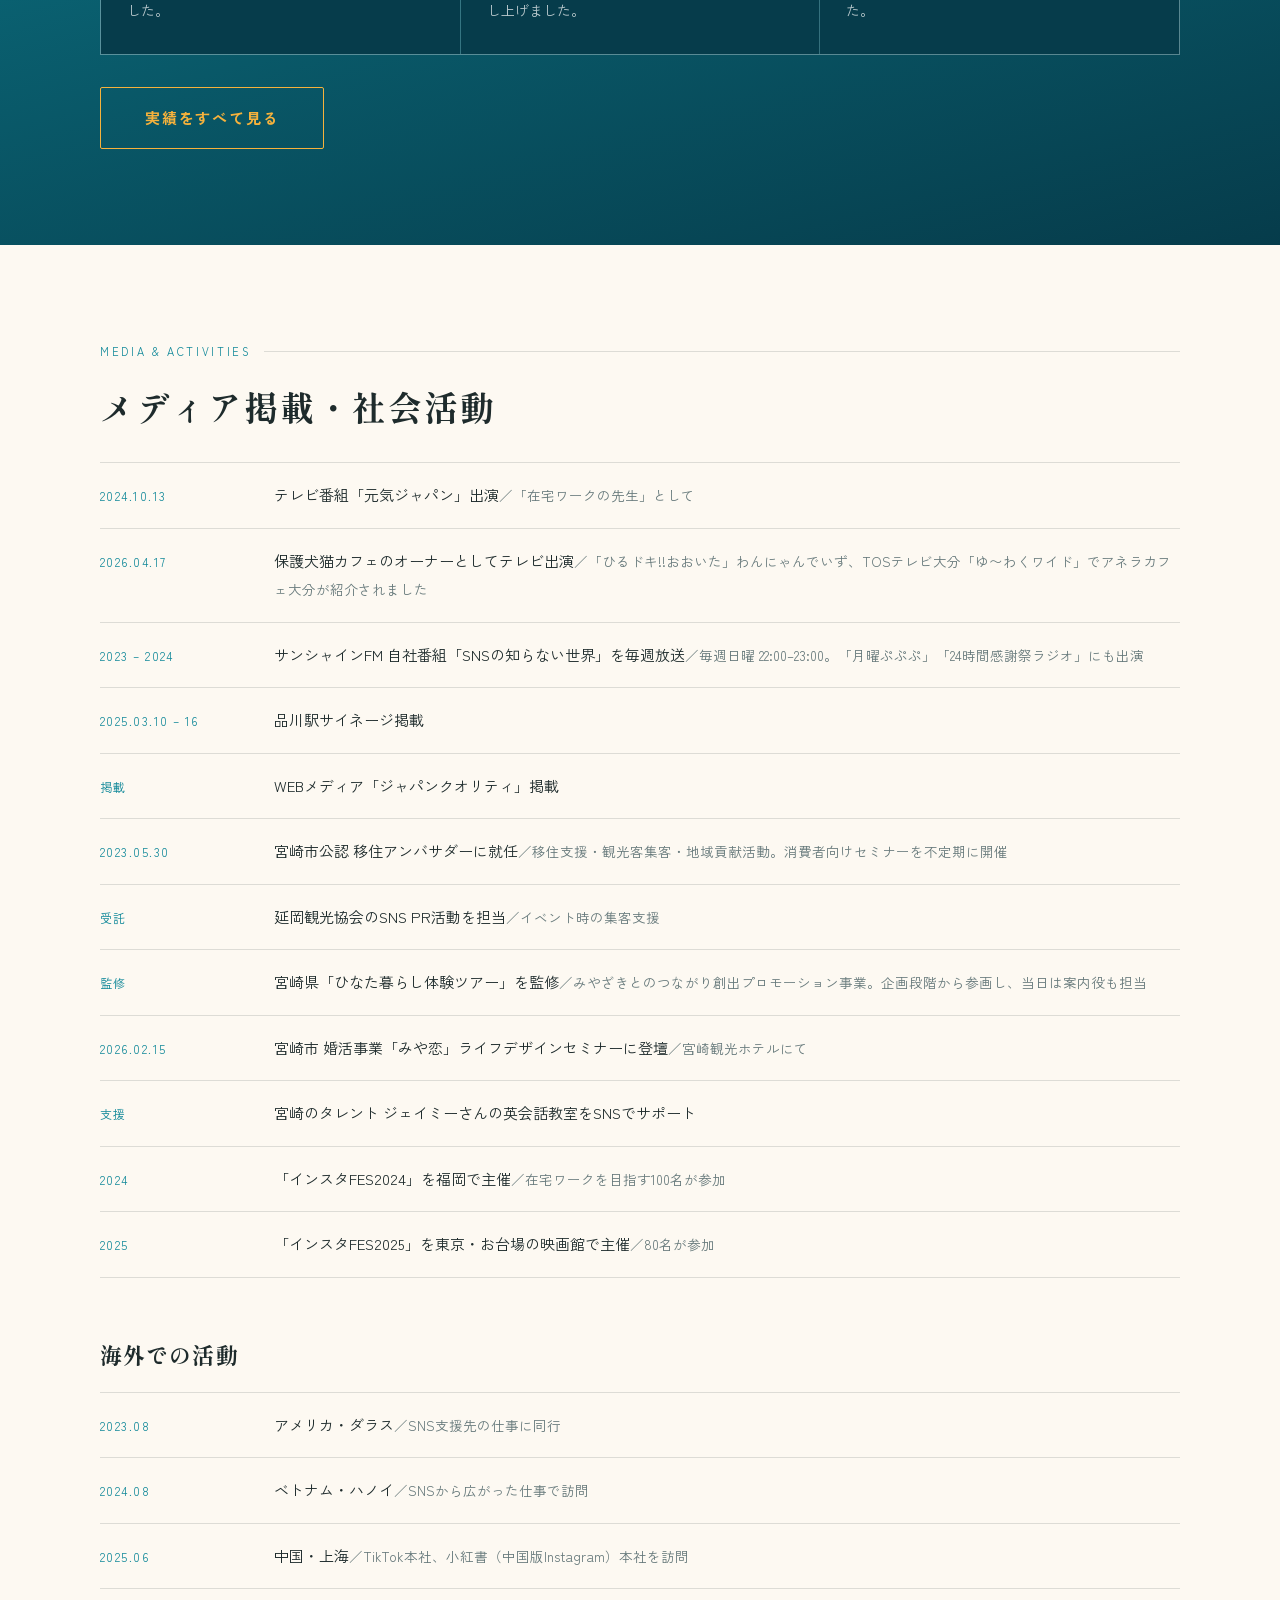
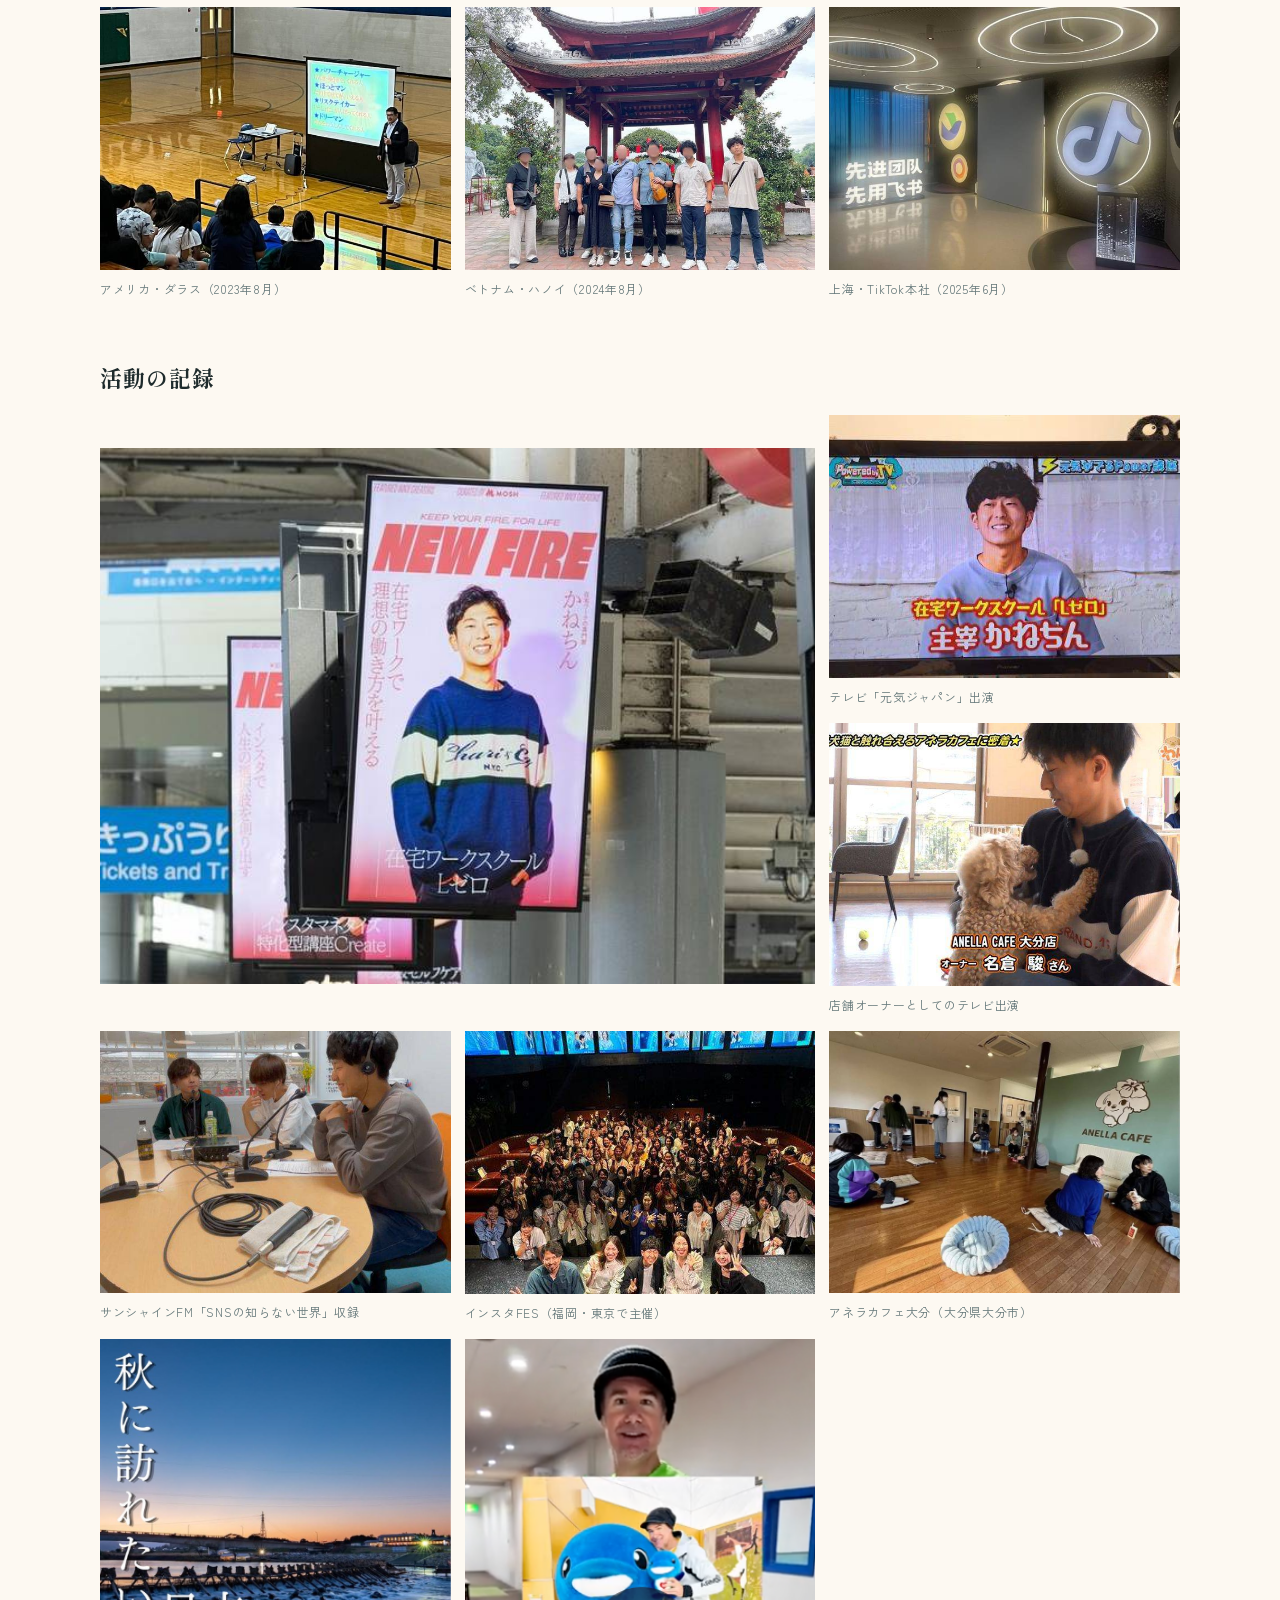
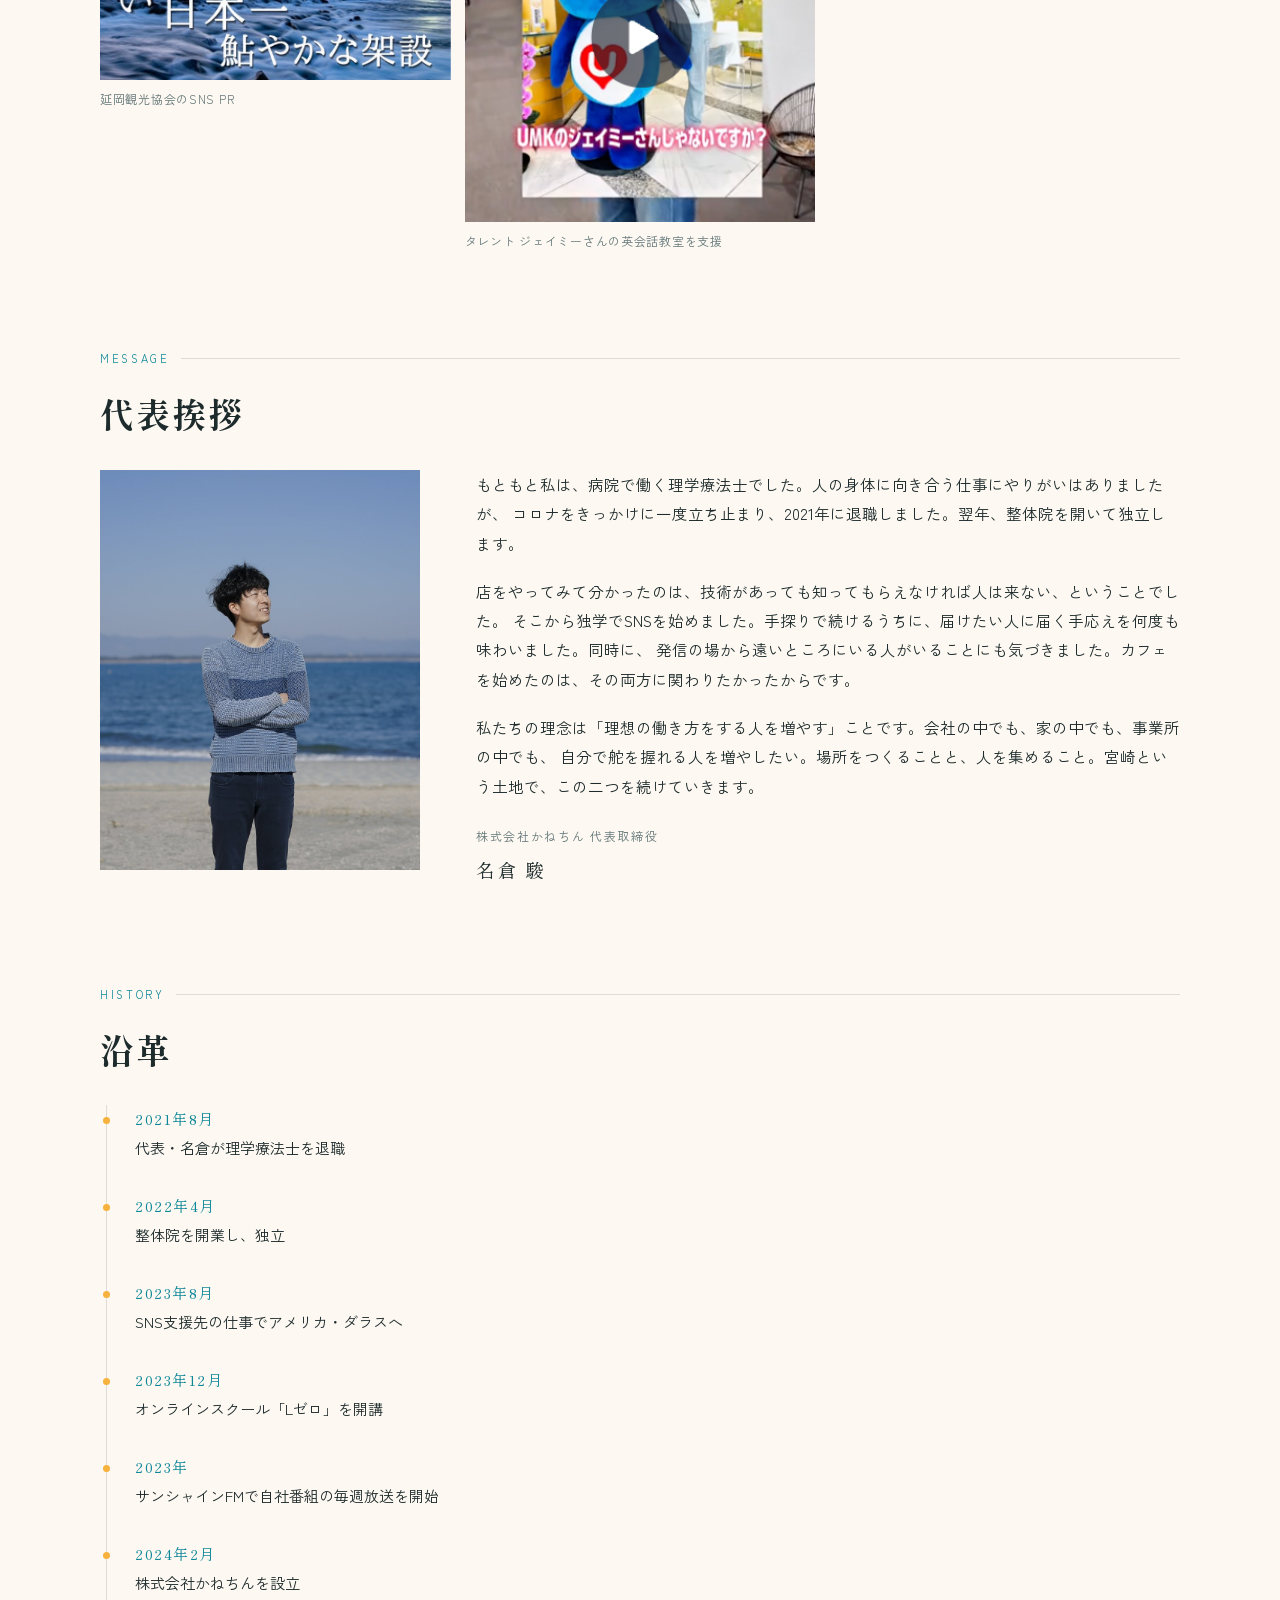
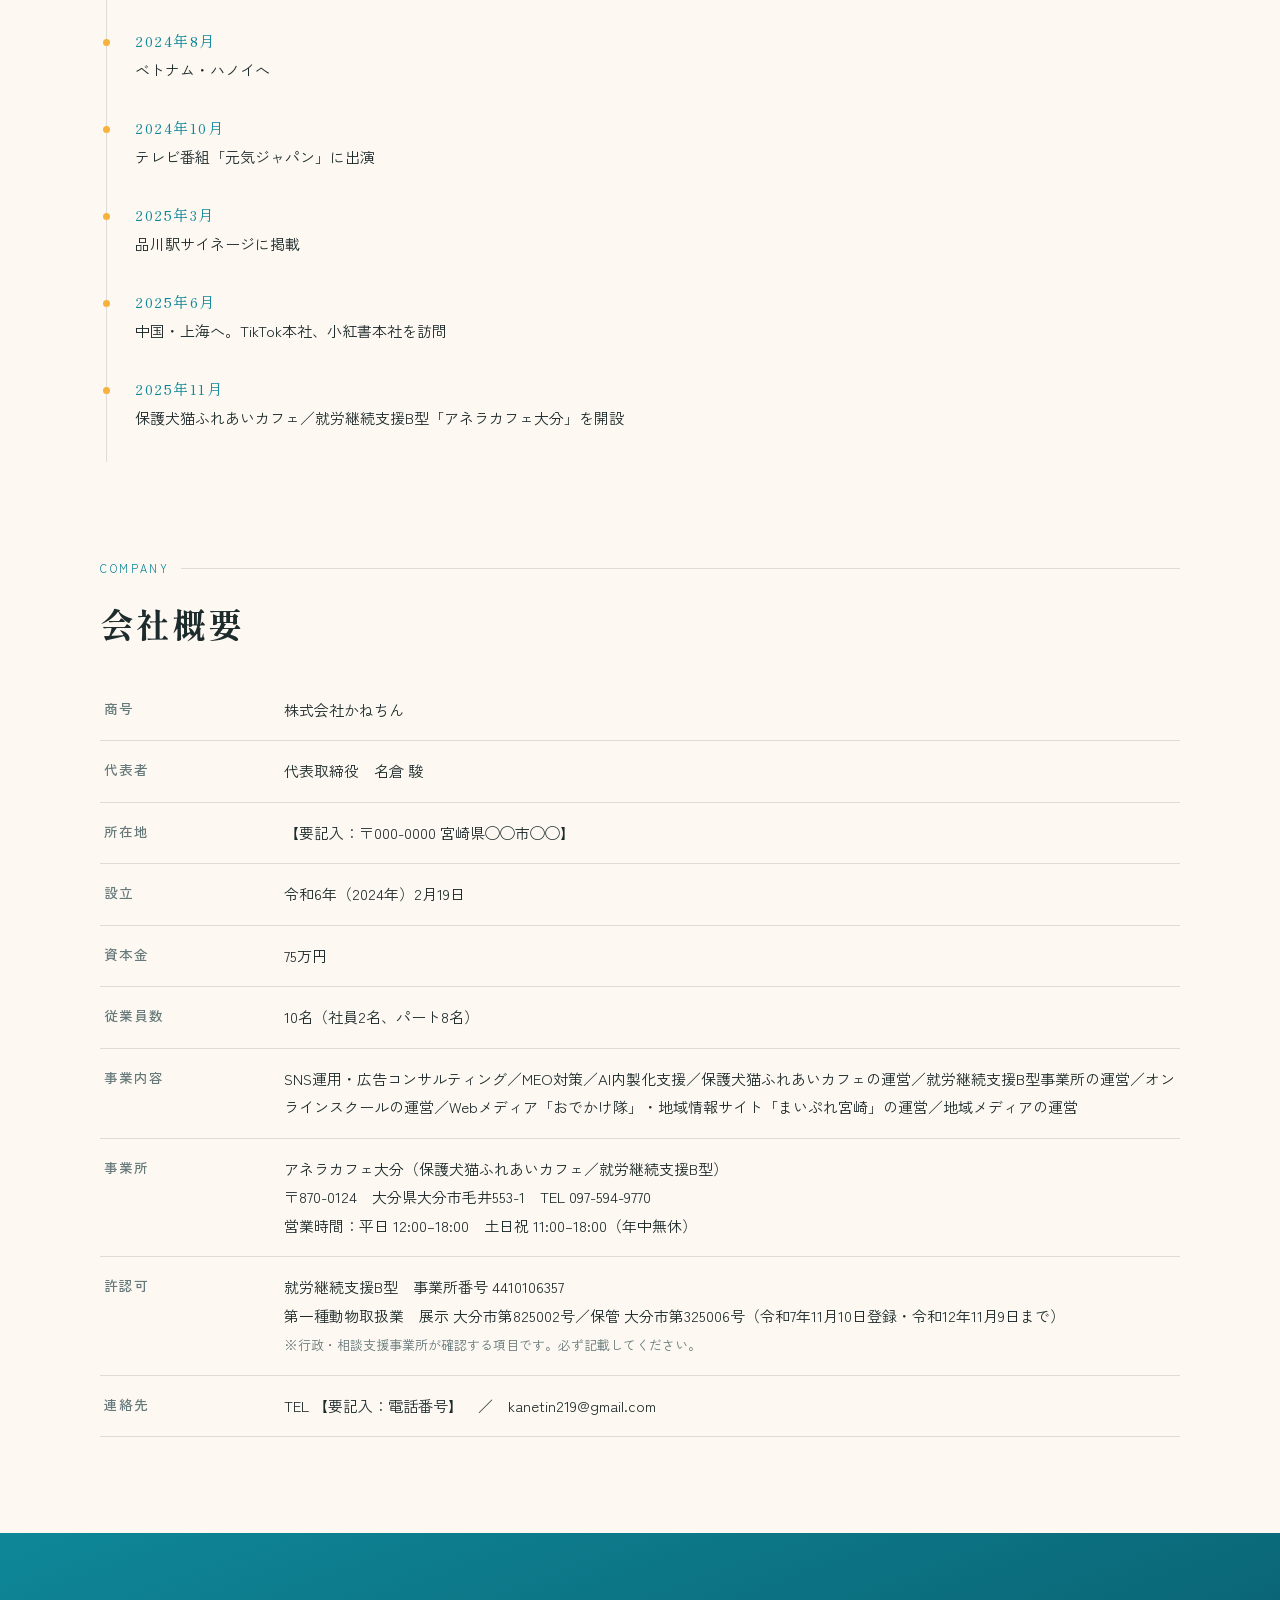
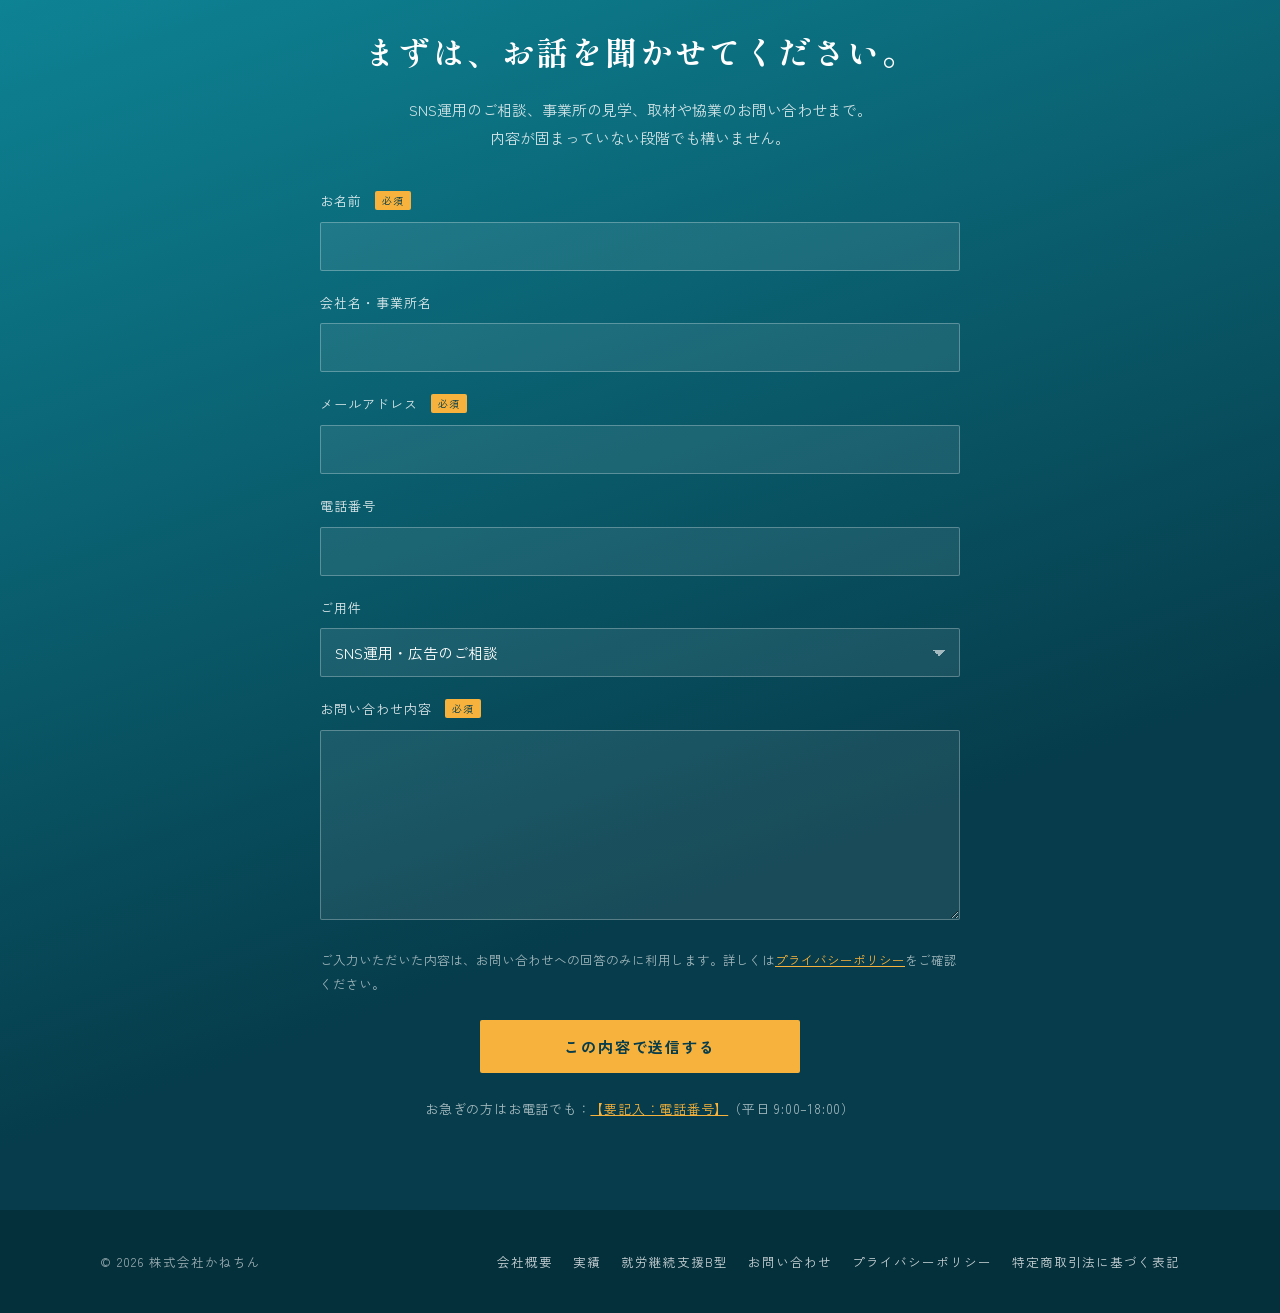
==== commit b7e05084: "トップページ：見出しを変更、大分のテレビ出演情報を記入 見出し：カフェも、SNSも → 事業はばらばらでも テレビ：2026.04.17「ひるドキ!!おおいた」「ゆ〜わくワイド」（出典 anella-" ====
--- a/index.html
+++ b/index.html
@@ -125,7 +125,7 @@
   <div class="wrap reveal">
     <svg class="palm palm--sec" viewBox="0 0 200 200" xmlns="http://www.w3.org/2000/svg" aria-hidden="true"><g fill="var(--palm)"><path d="M100 190C96 140 84 96 60 62c26 18 40 44 46 72 2-34-4-66-20-96 22 20 34 50 36 84 8-32 26-58 52-74-20 26-32 56-34 90 18-24 44-40 74-46-30 12-54 32-68 60 22-10 46-12 70-6-28 2-52 12-70 30z"/></g></svg>
     <p class="eyebrow">ABOUT</p>
-    <h2 class="h2">カフェも、SNSも、<br>やっていることは同じです。</h2>
+    <h2 class="h2">事業はばらばらでも、<br>やっていることは同じです。</h2>
     <p class="lead">
       企業のSNS、広告、LINEを運用し、障がいのある方が働くカフェを運営し、女性向けのオンラインスクールを開き、宮崎の店を紹介するメディアを続けています。
       別々の事業に見えて、根っこはひとつです。人が集まる場所をつくり、そこに人が来続ける仕組みを整えること。
@@ -398,8 +398,8 @@
         <div class="media__title">テレビ番組「元気ジャパン」出演<span>／「在宅ワークの先生」として</span></div>
       </div>
       <div class="media__row">
-        <div class="media__date">テレビ</div>
-        <div class="media__title">保護犬猫カフェのオーナーとしてテレビ出演<span>／アネラカフェ大分の譲渡活動が紹介されました　【要記入：番組名・放送日】</span></div>
+        <div class="media__date">2026.04.17</div>
+        <div class="media__title">保護犬猫カフェのオーナーとしてテレビ出演<span>／「ひるドキ!!おおいた」わんにゃんでいず、TOSテレビ大分「ゆ〜わくワイド」でアネラカフェ大分が紹介されました</span></div>
       </div>
       <div class="media__row">
         <div class="media__date">2023 – 2024</div>
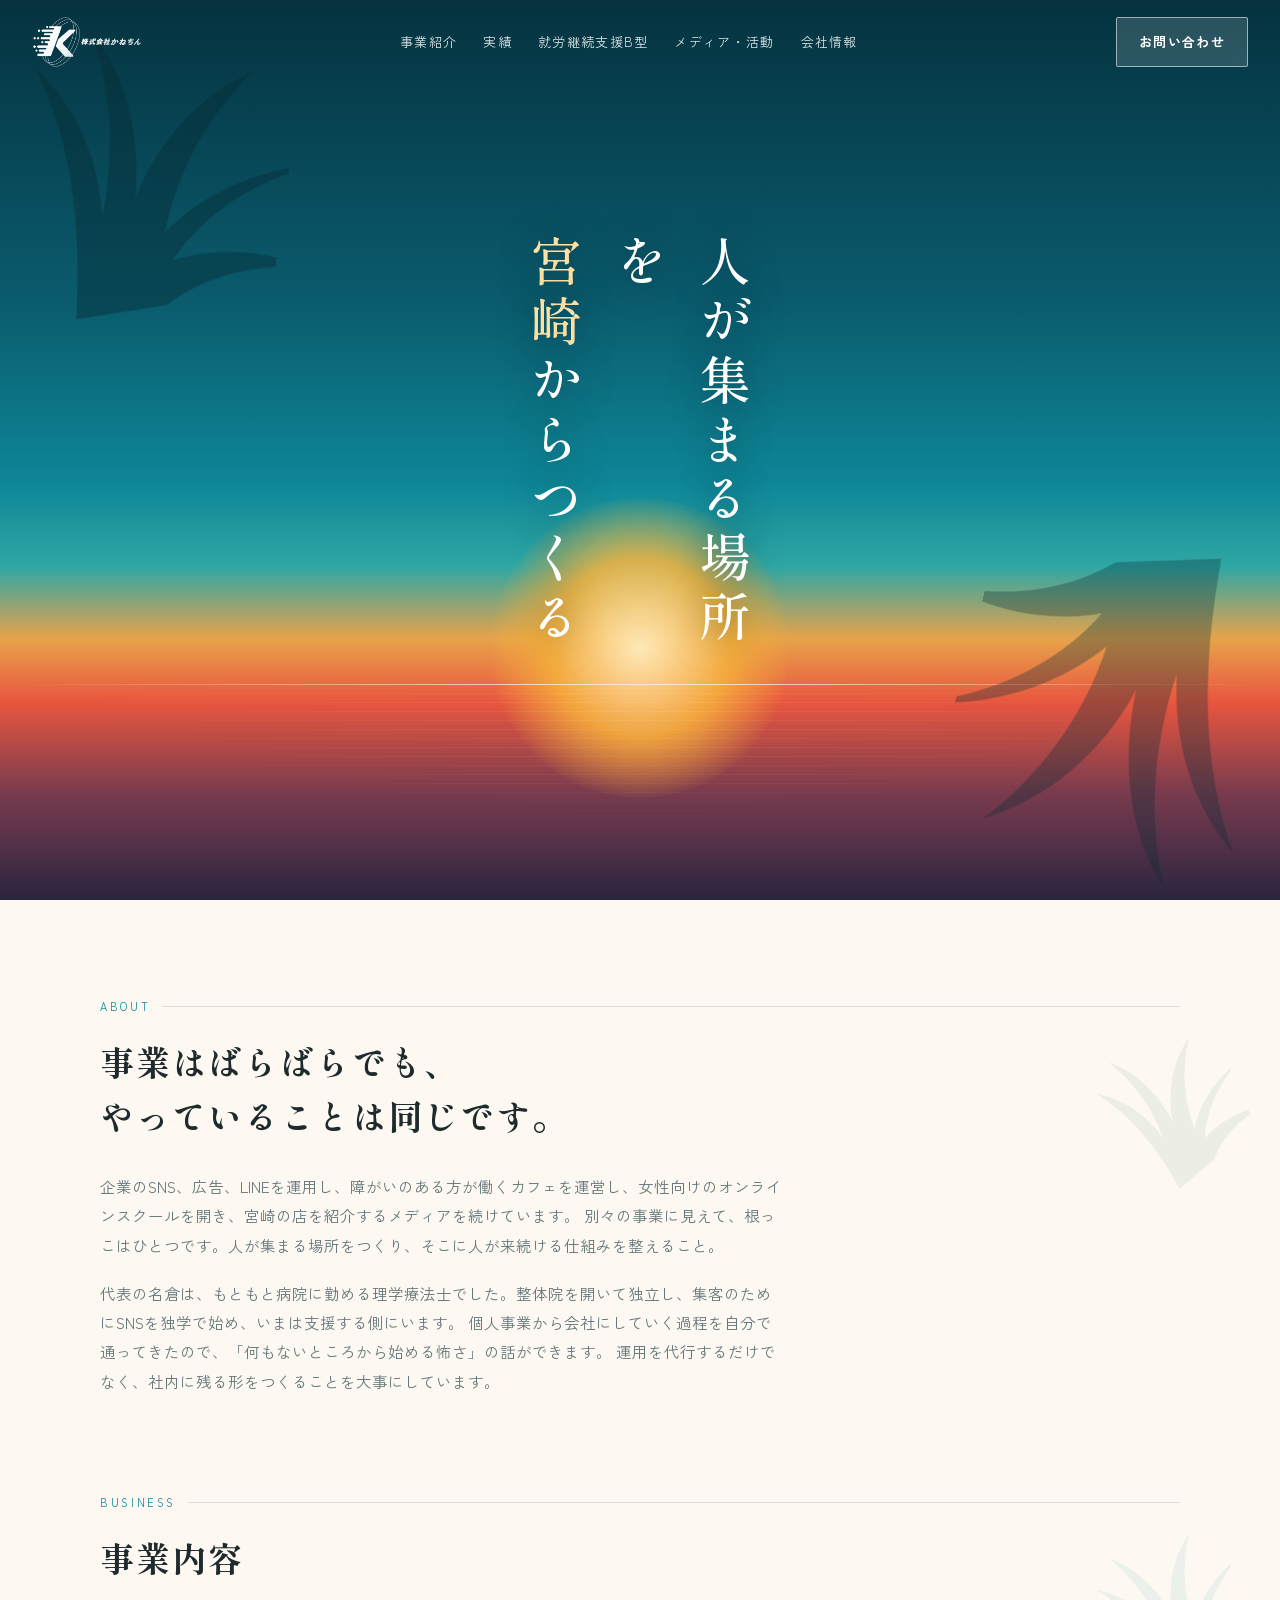
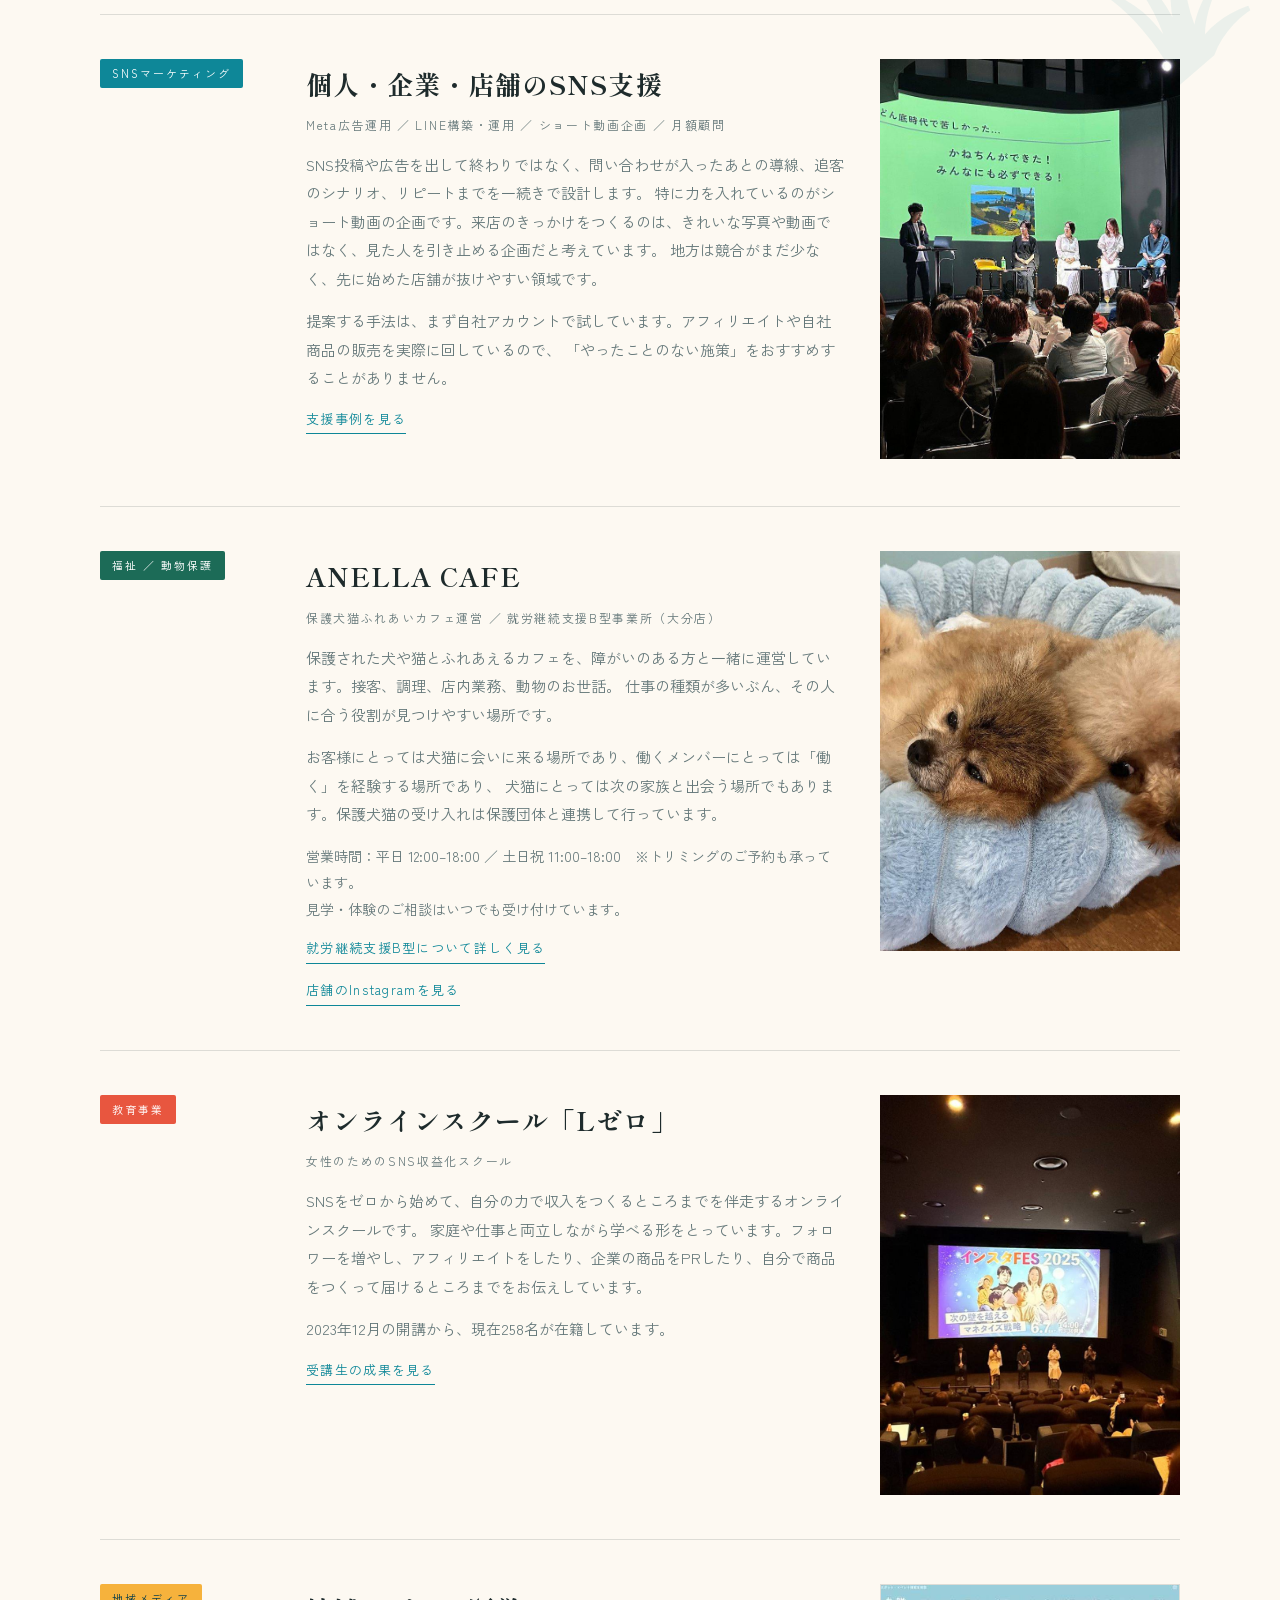
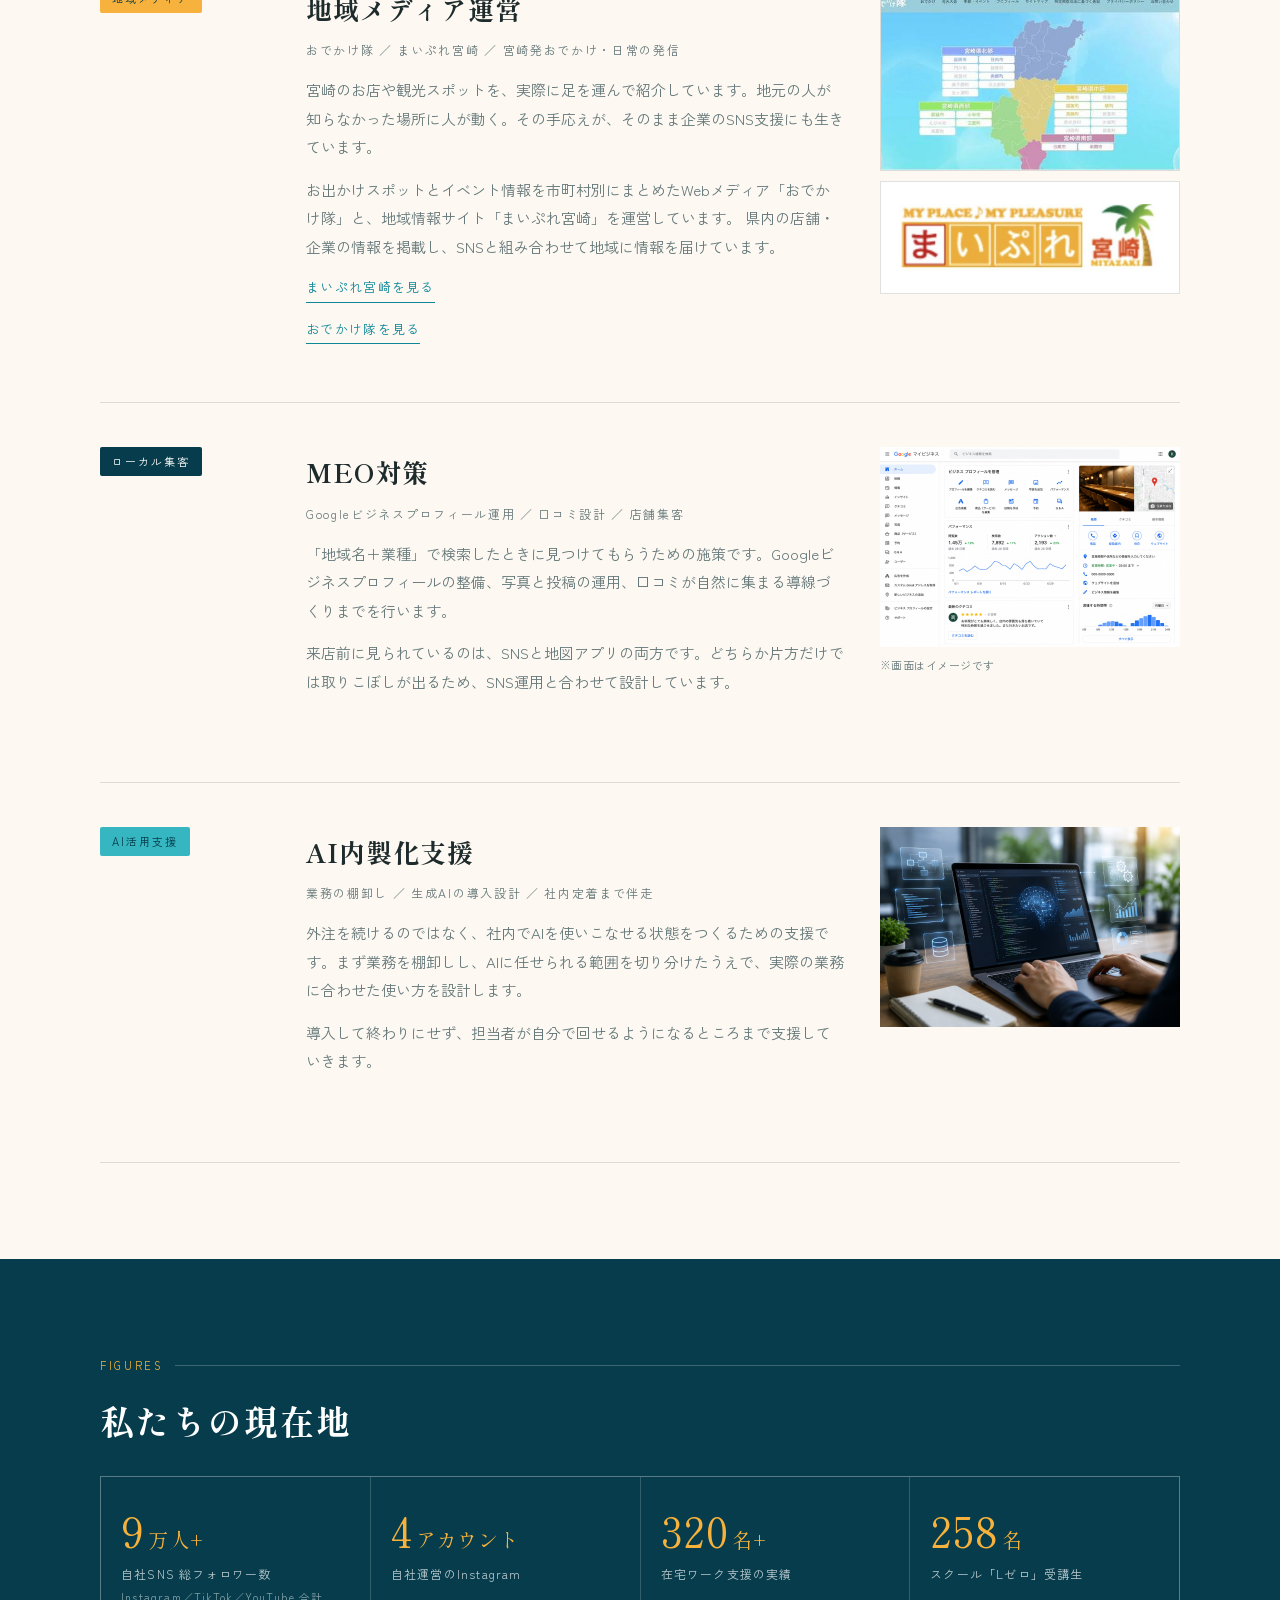
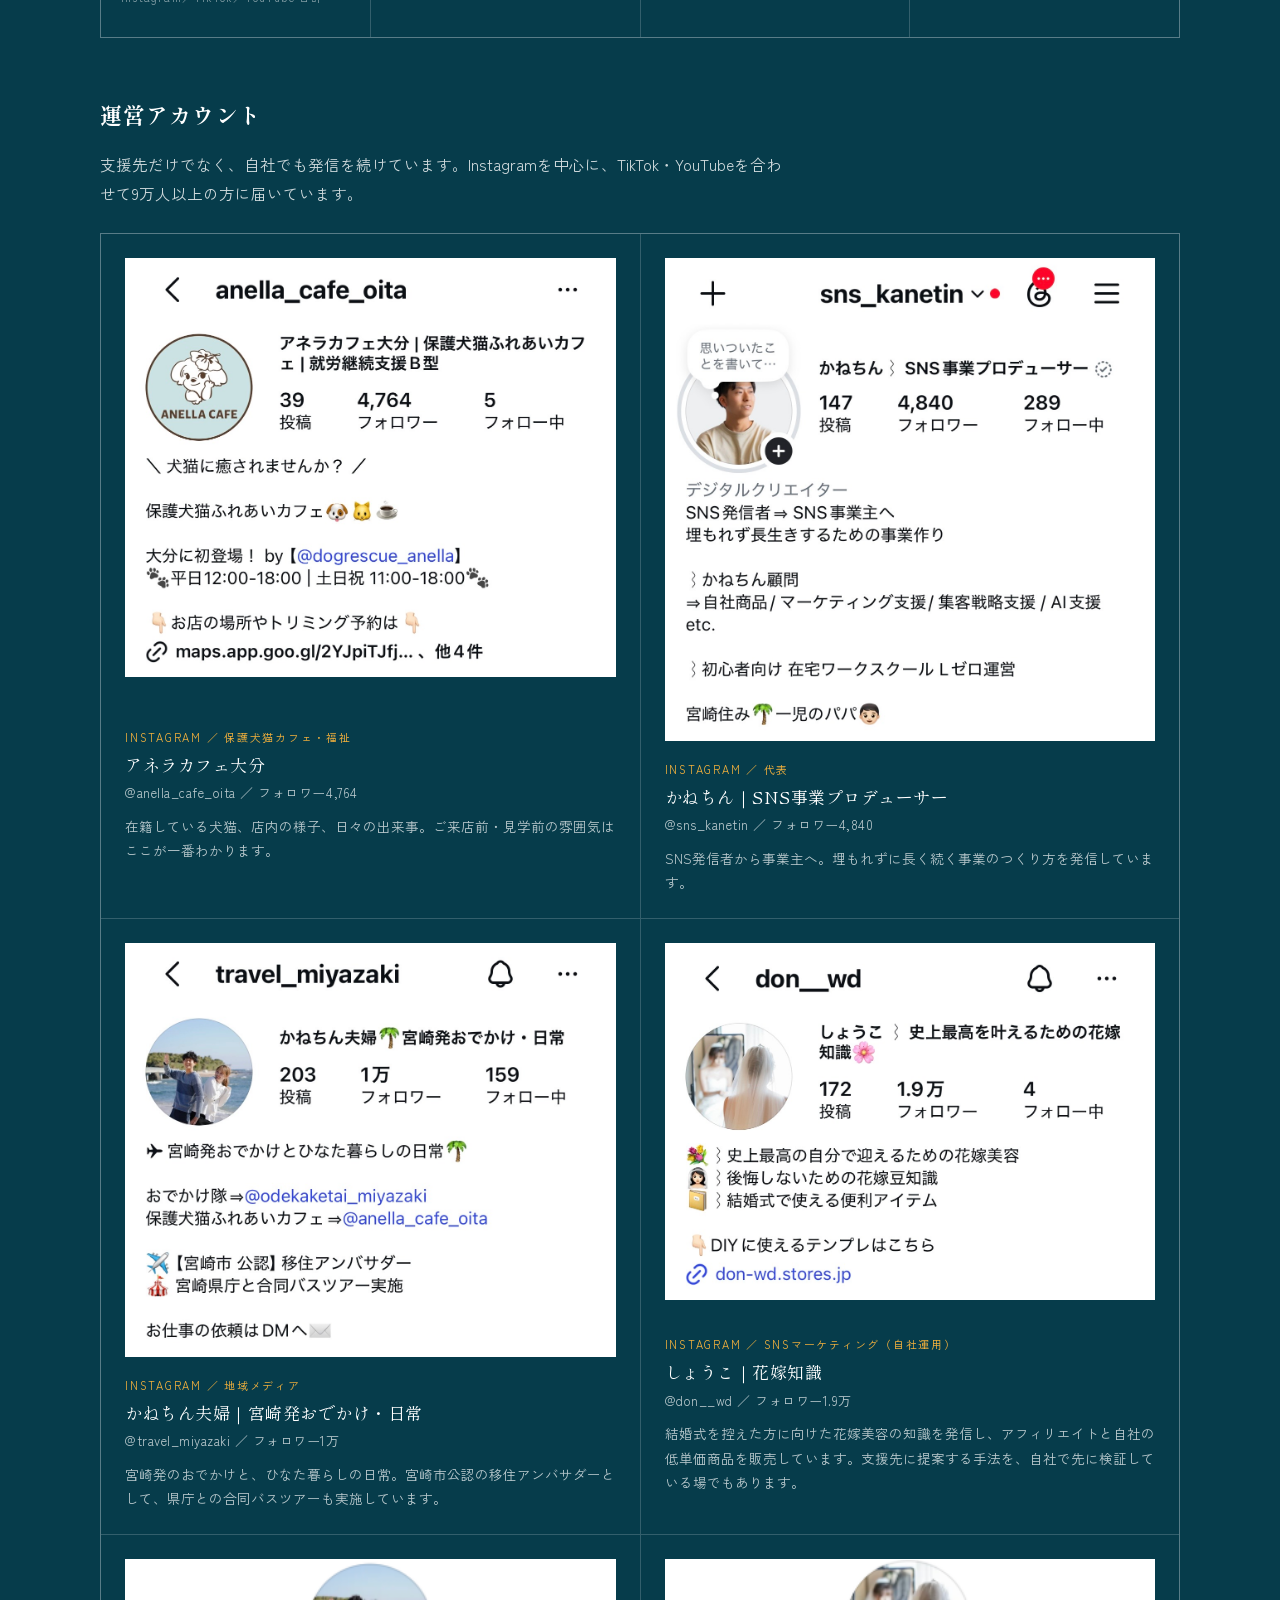
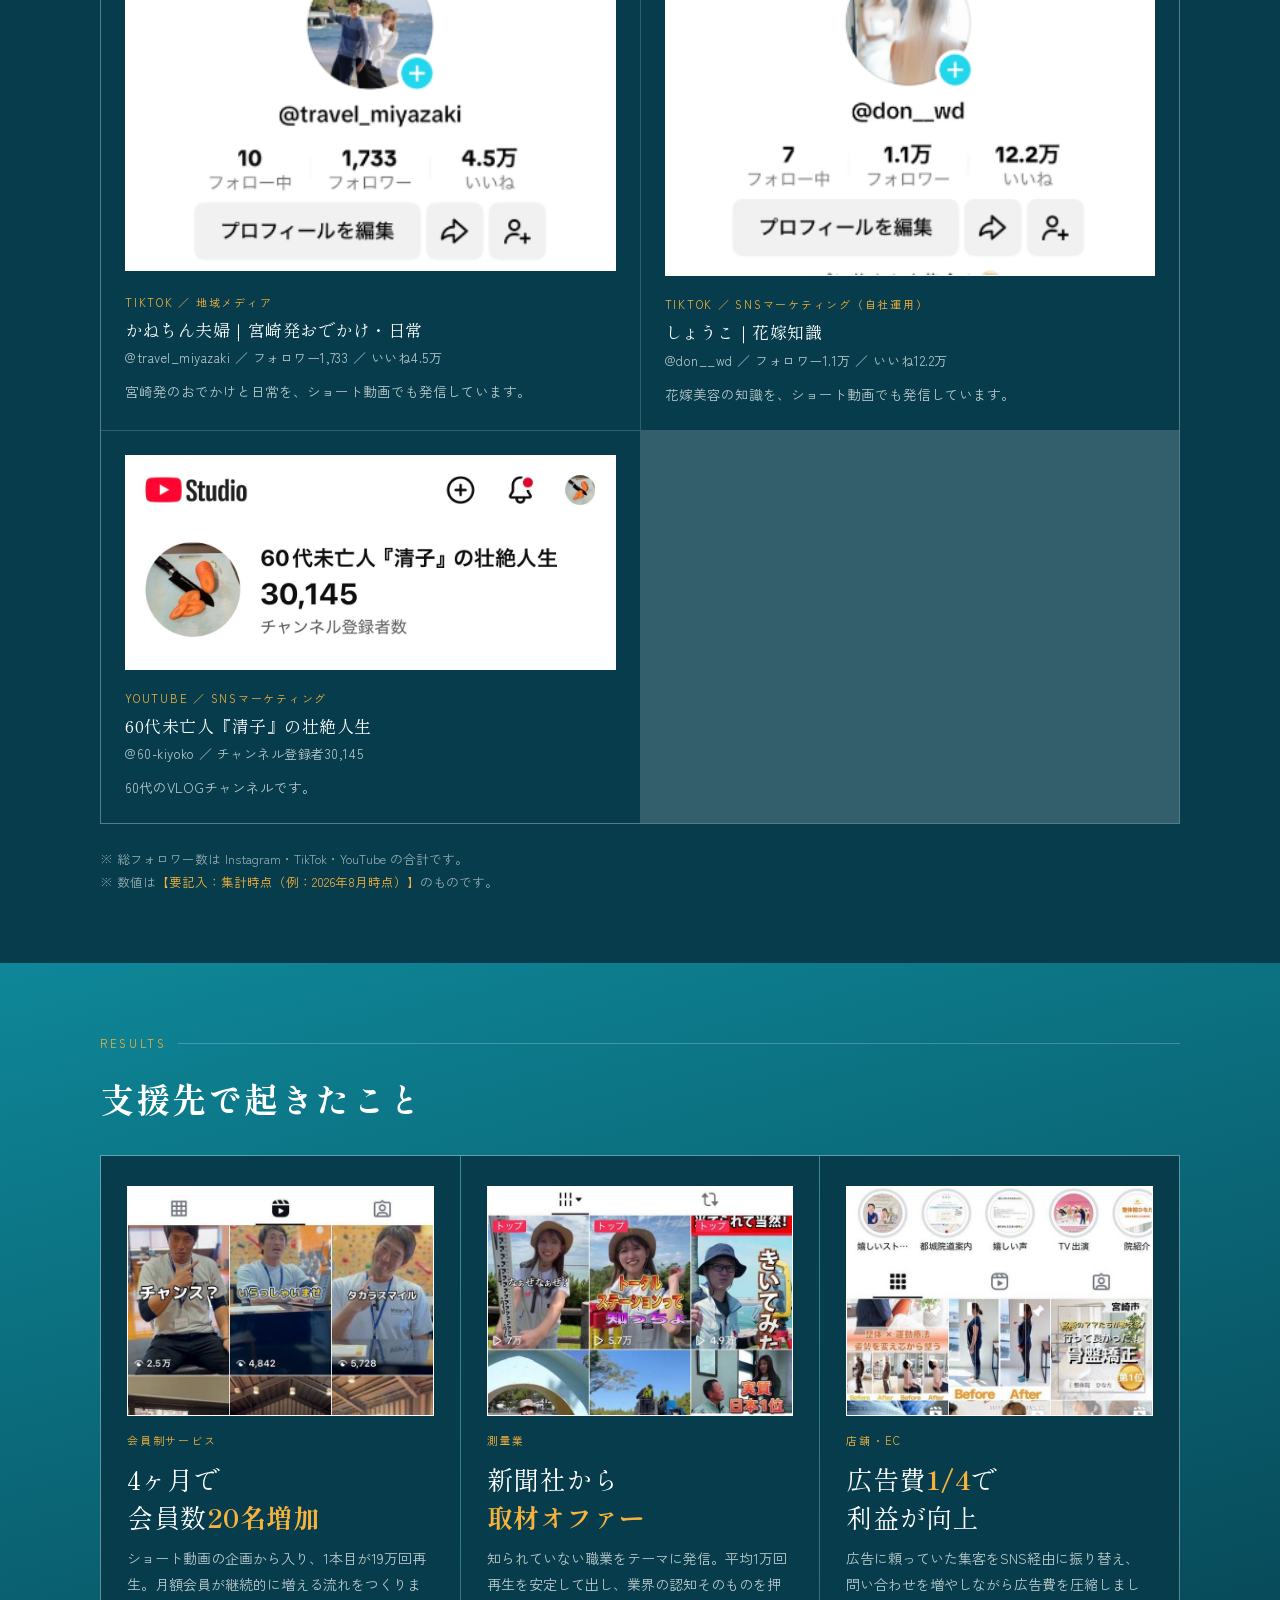
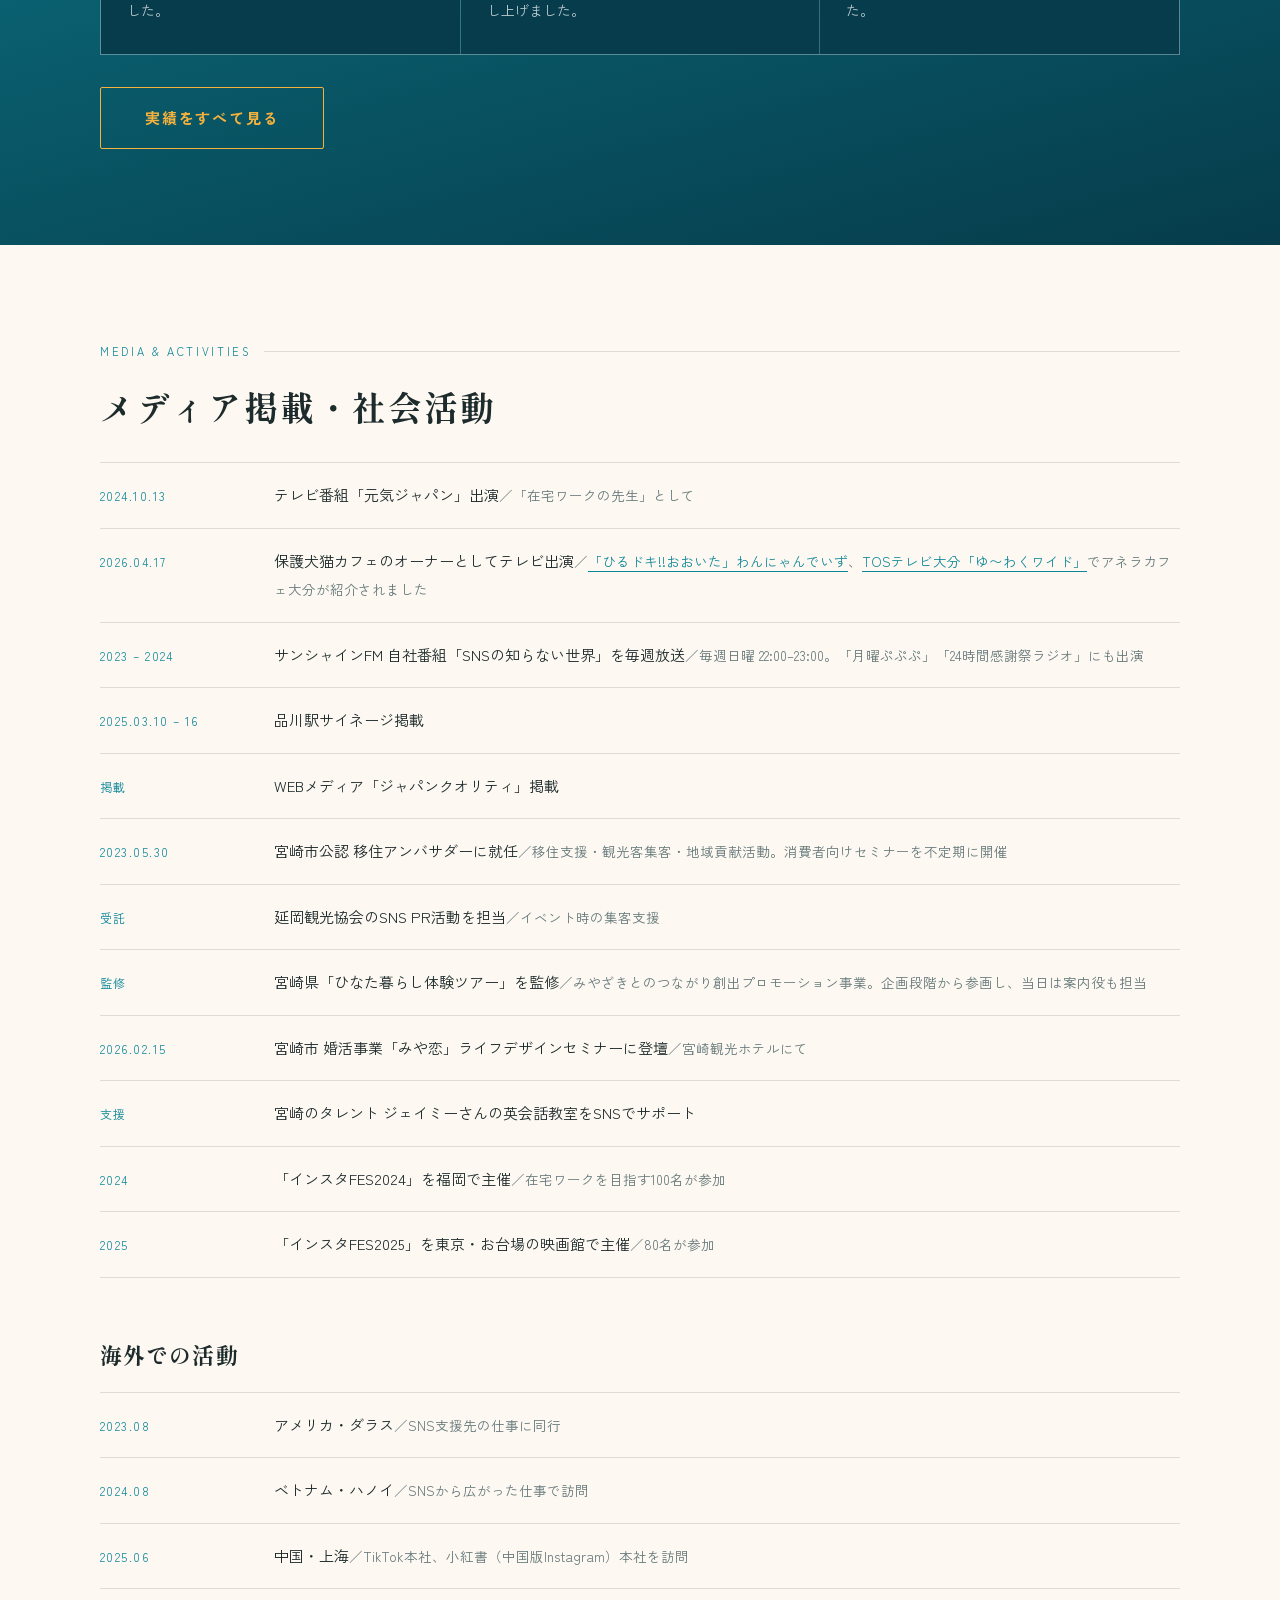
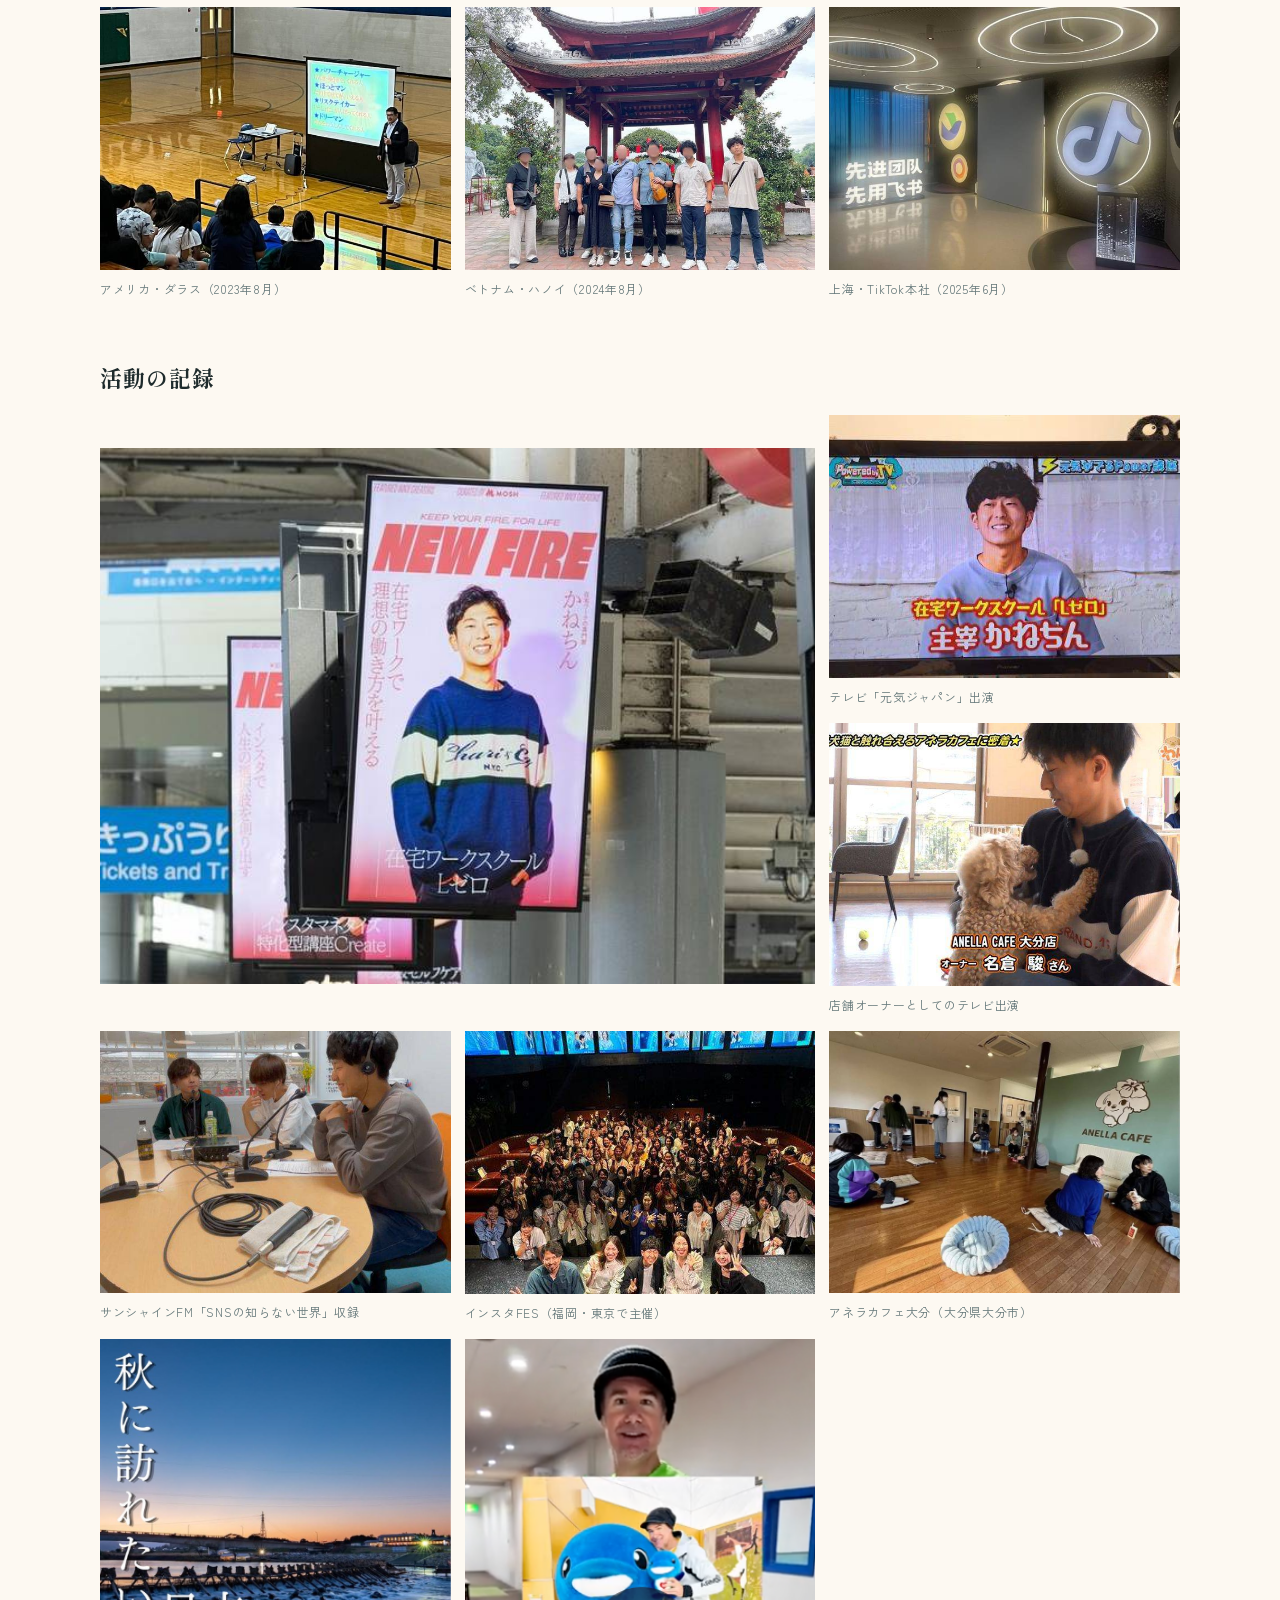
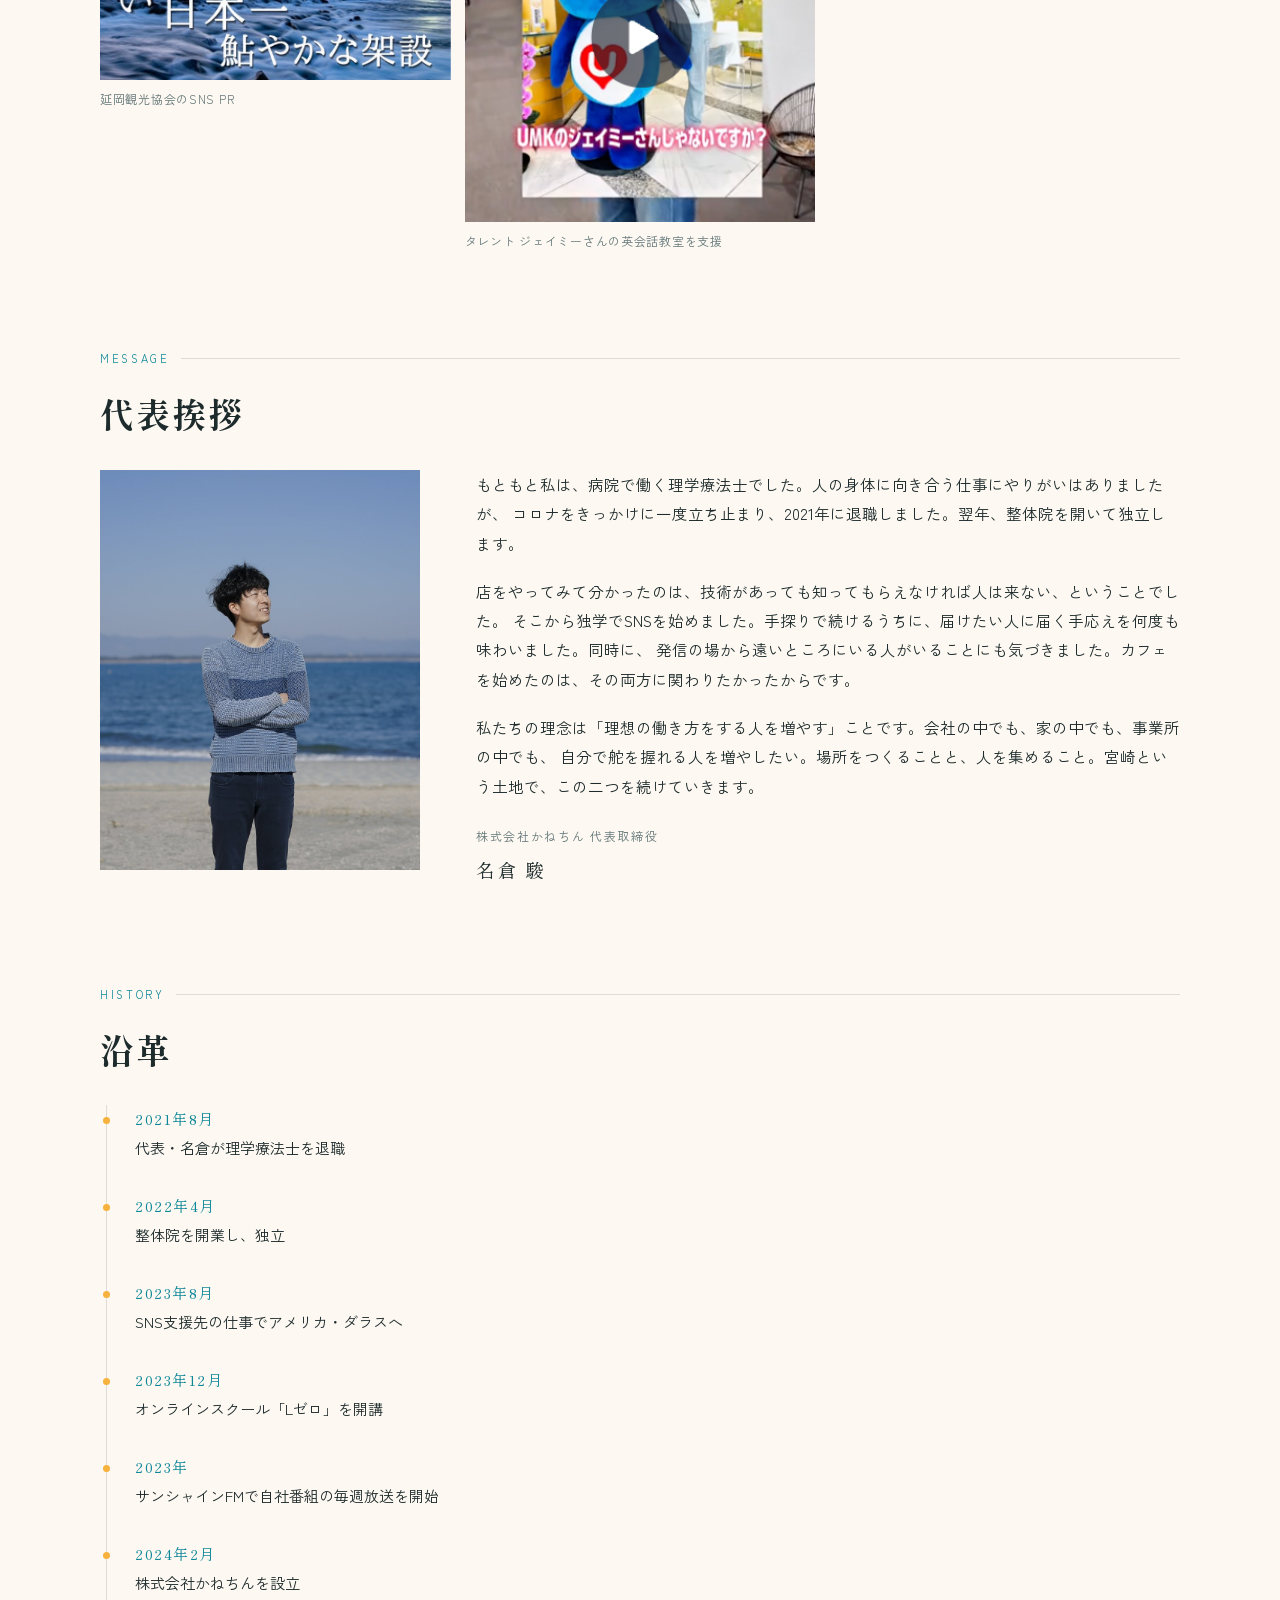
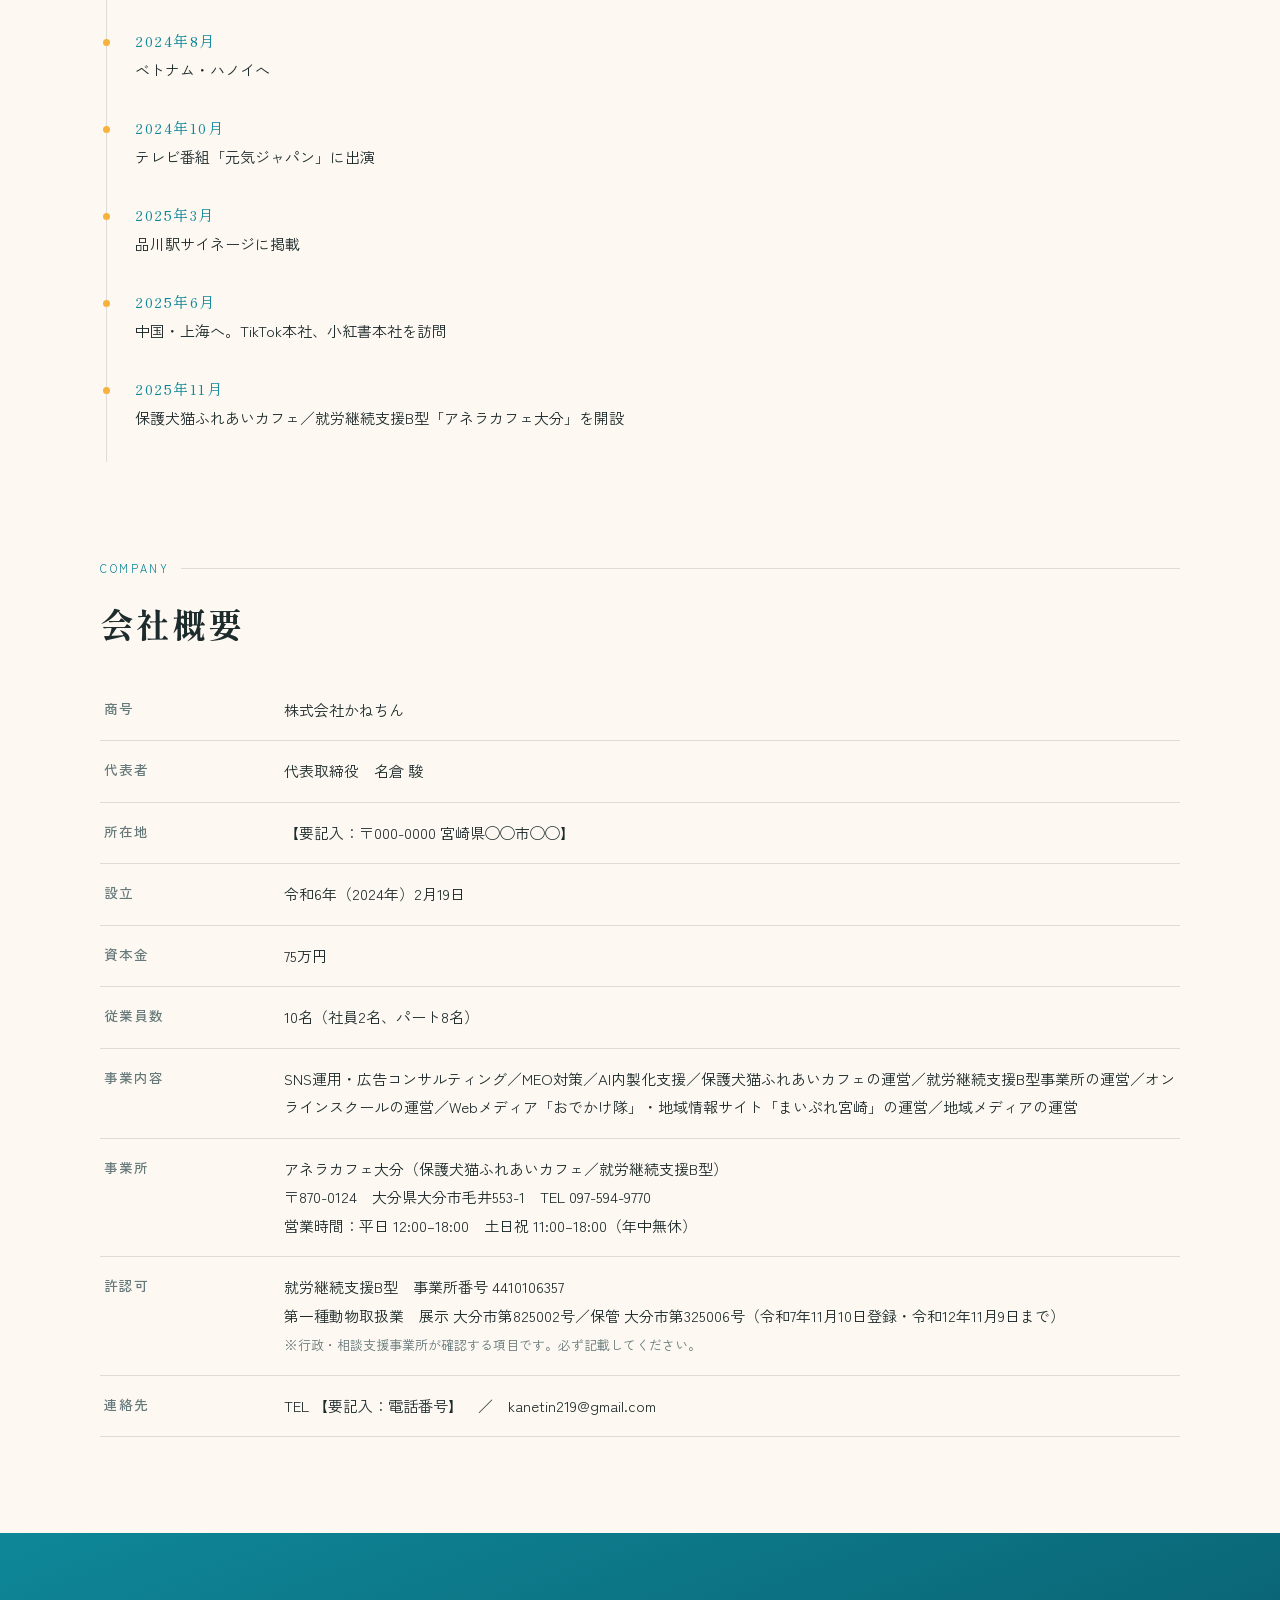
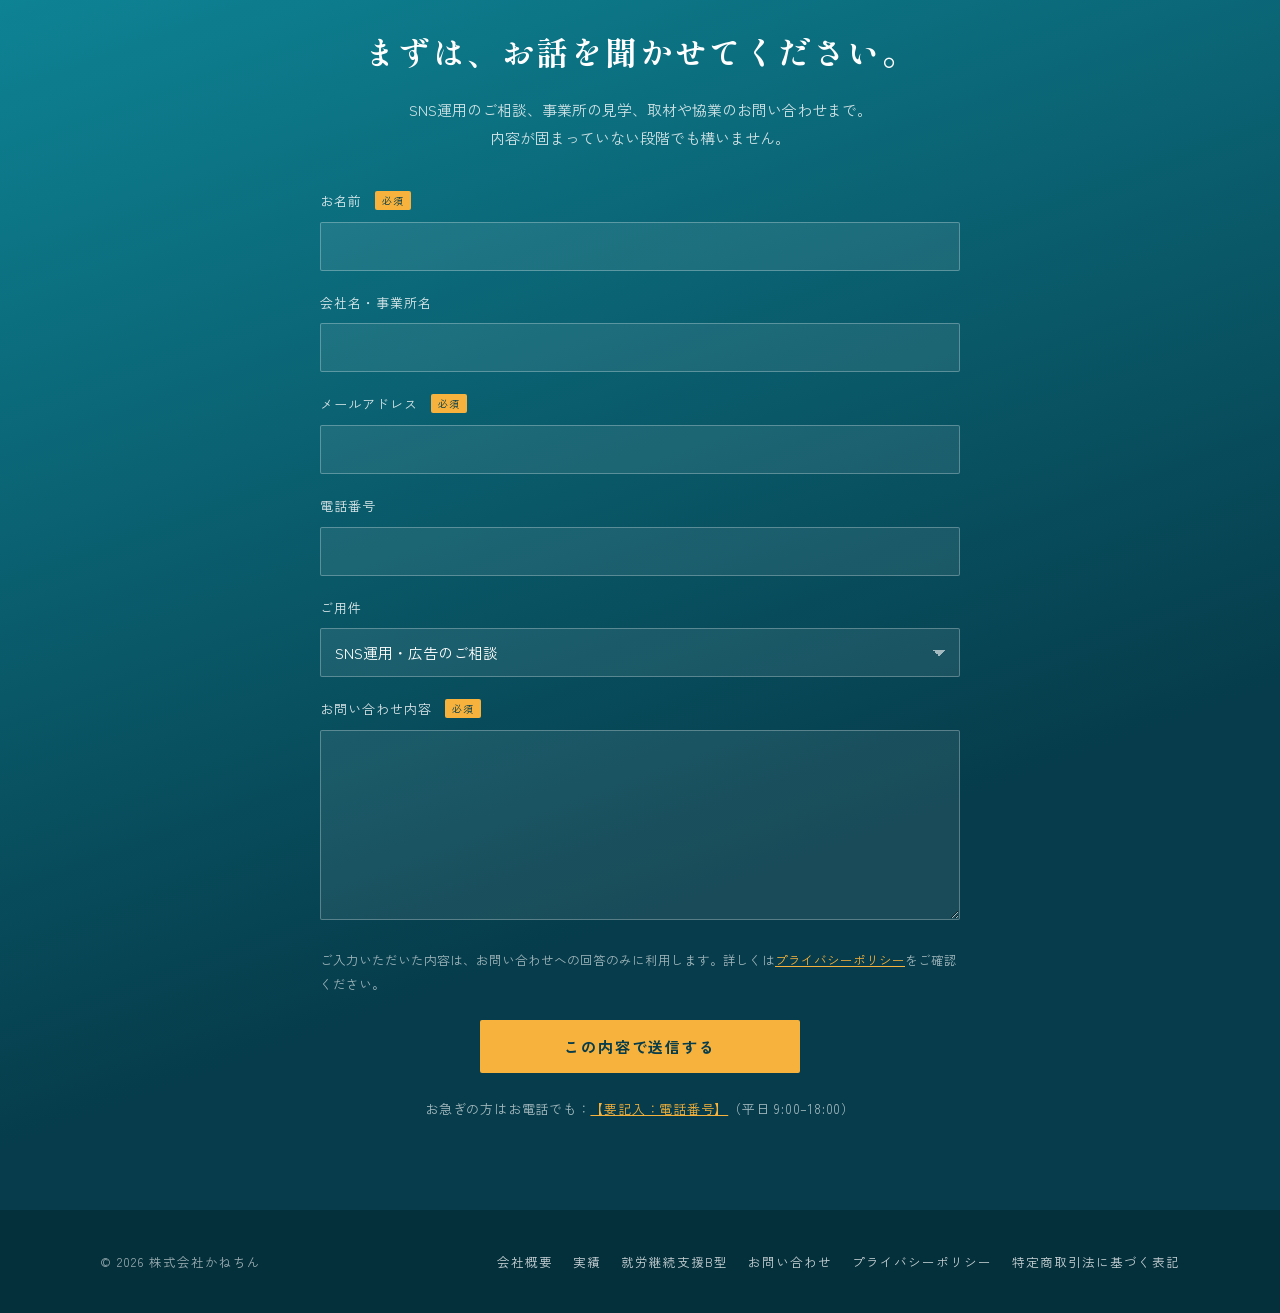
==== commit 517e419f: "メディア一覧：テレビ出演の番組名に動画リンクを追加" ====
--- a/index.html
+++ b/index.html
@@ -399,7 +399,7 @@
       </div>
       <div class="media__row">
         <div class="media__date">2026.04.17</div>
-        <div class="media__title">保護犬猫カフェのオーナーとしてテレビ出演<span>／「ひるドキ!!おおいた」わんにゃんでいず、TOSテレビ大分「ゆ〜わくワイド」でアネラカフェ大分が紹介されました</span></div>
+        <div class="media__title">保護犬猫カフェのオーナーとしてテレビ出演<span>／<a href="https://www.youtube.com/watch?v=Xm-GBQjNeNg" target="_blank" rel="noopener">「ひるドキ!!おおいた」わんにゃんでいず</a>、<a href="https://utage-system.com/video/7HRzoKpFpDWd" target="_blank" rel="noopener">TOSテレビ大分「ゆ〜わくワイド」</a>でアネラカフェ大分が紹介されました</span></div>
       </div>
       <div class="media__row">
         <div class="media__date">2023 – 2024</div>
--- a/style.css
+++ b/style.css
@@ -125,6 +125,8 @@
 .media__date{font-size:12px;letter-spacing:.12em;color:var(--sea)}
 .media__title{font-size:15px}
 .media__title span{color:var(--gray);font-size:13.5px}
+.media__title a{color:var(--sea);text-decoration:none;border-bottom:1px solid currentColor}
+.media__title a:hover{color:var(--hibiscus)}
 @media(min-width:720px){.media__row{grid-template-columns:150px 1fr;gap:24px;align-items:baseline}}
 
 /* ---------- 沿革 ---------- */
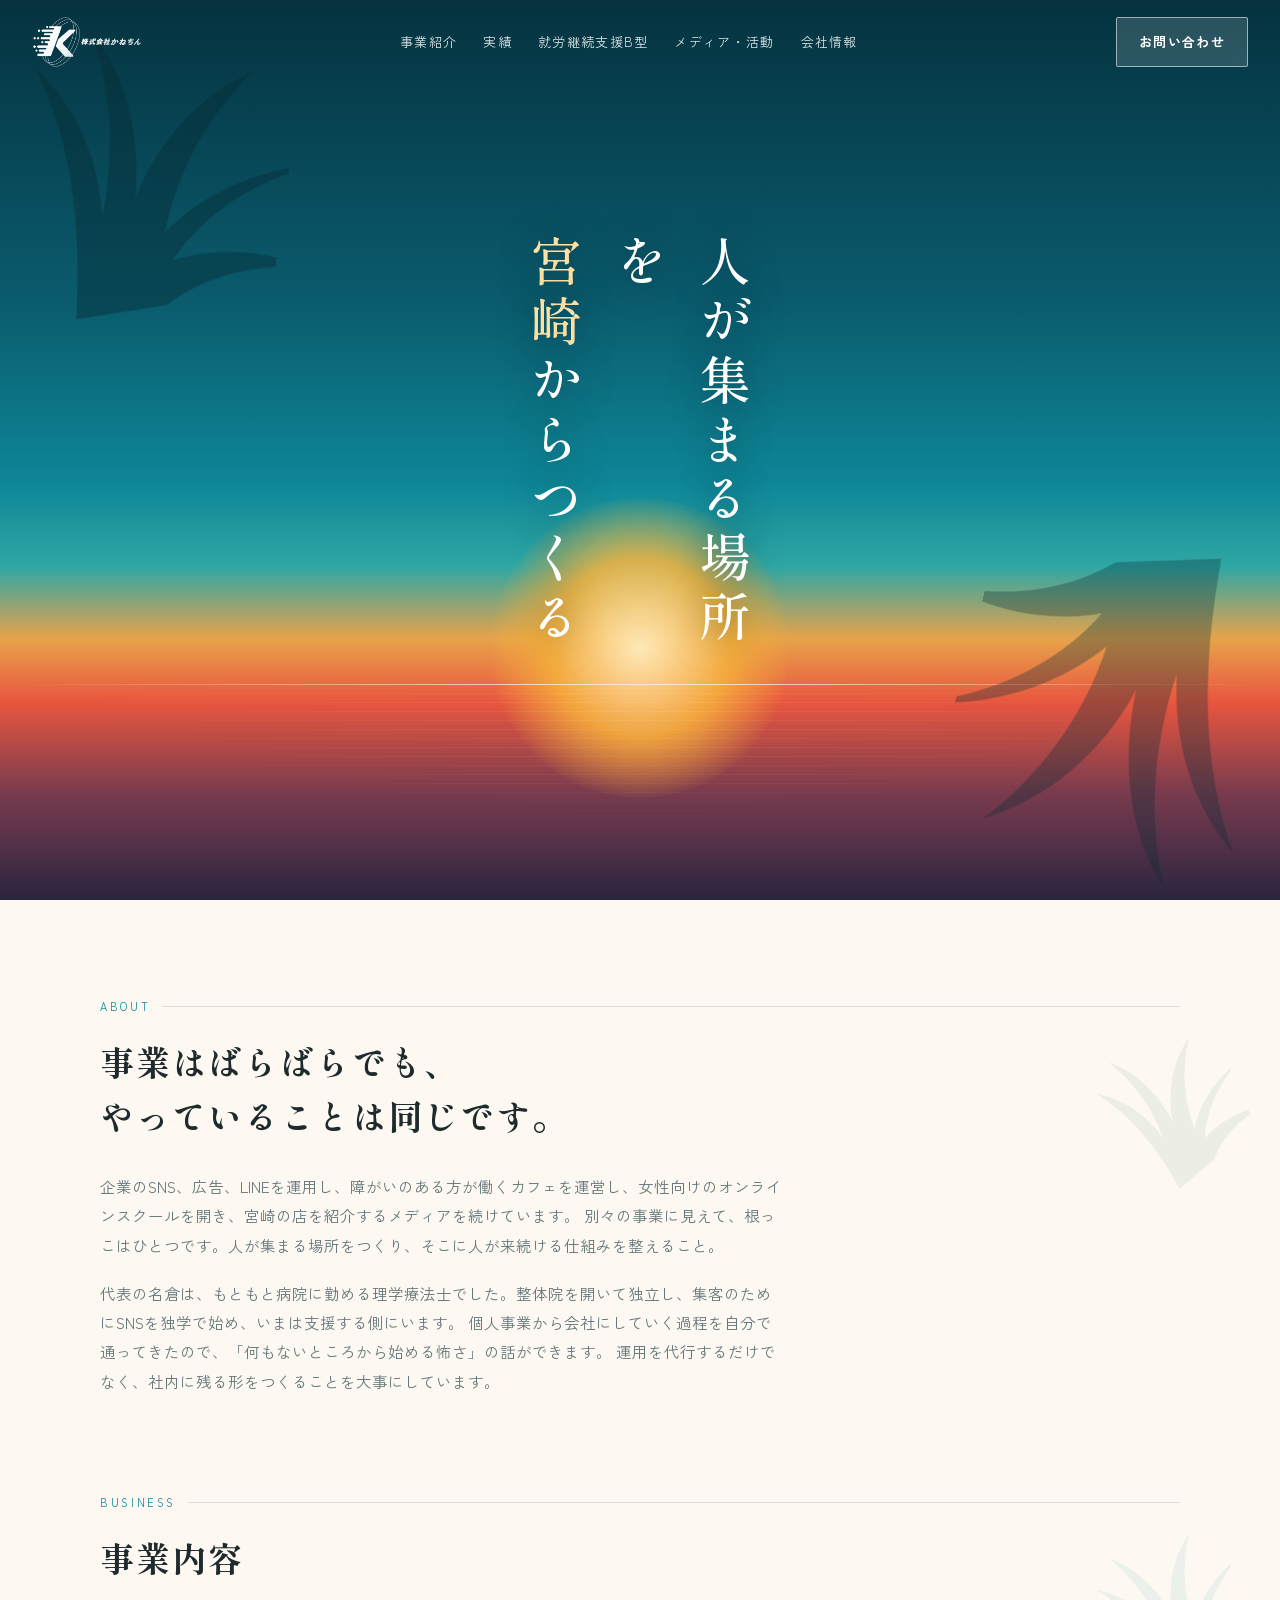
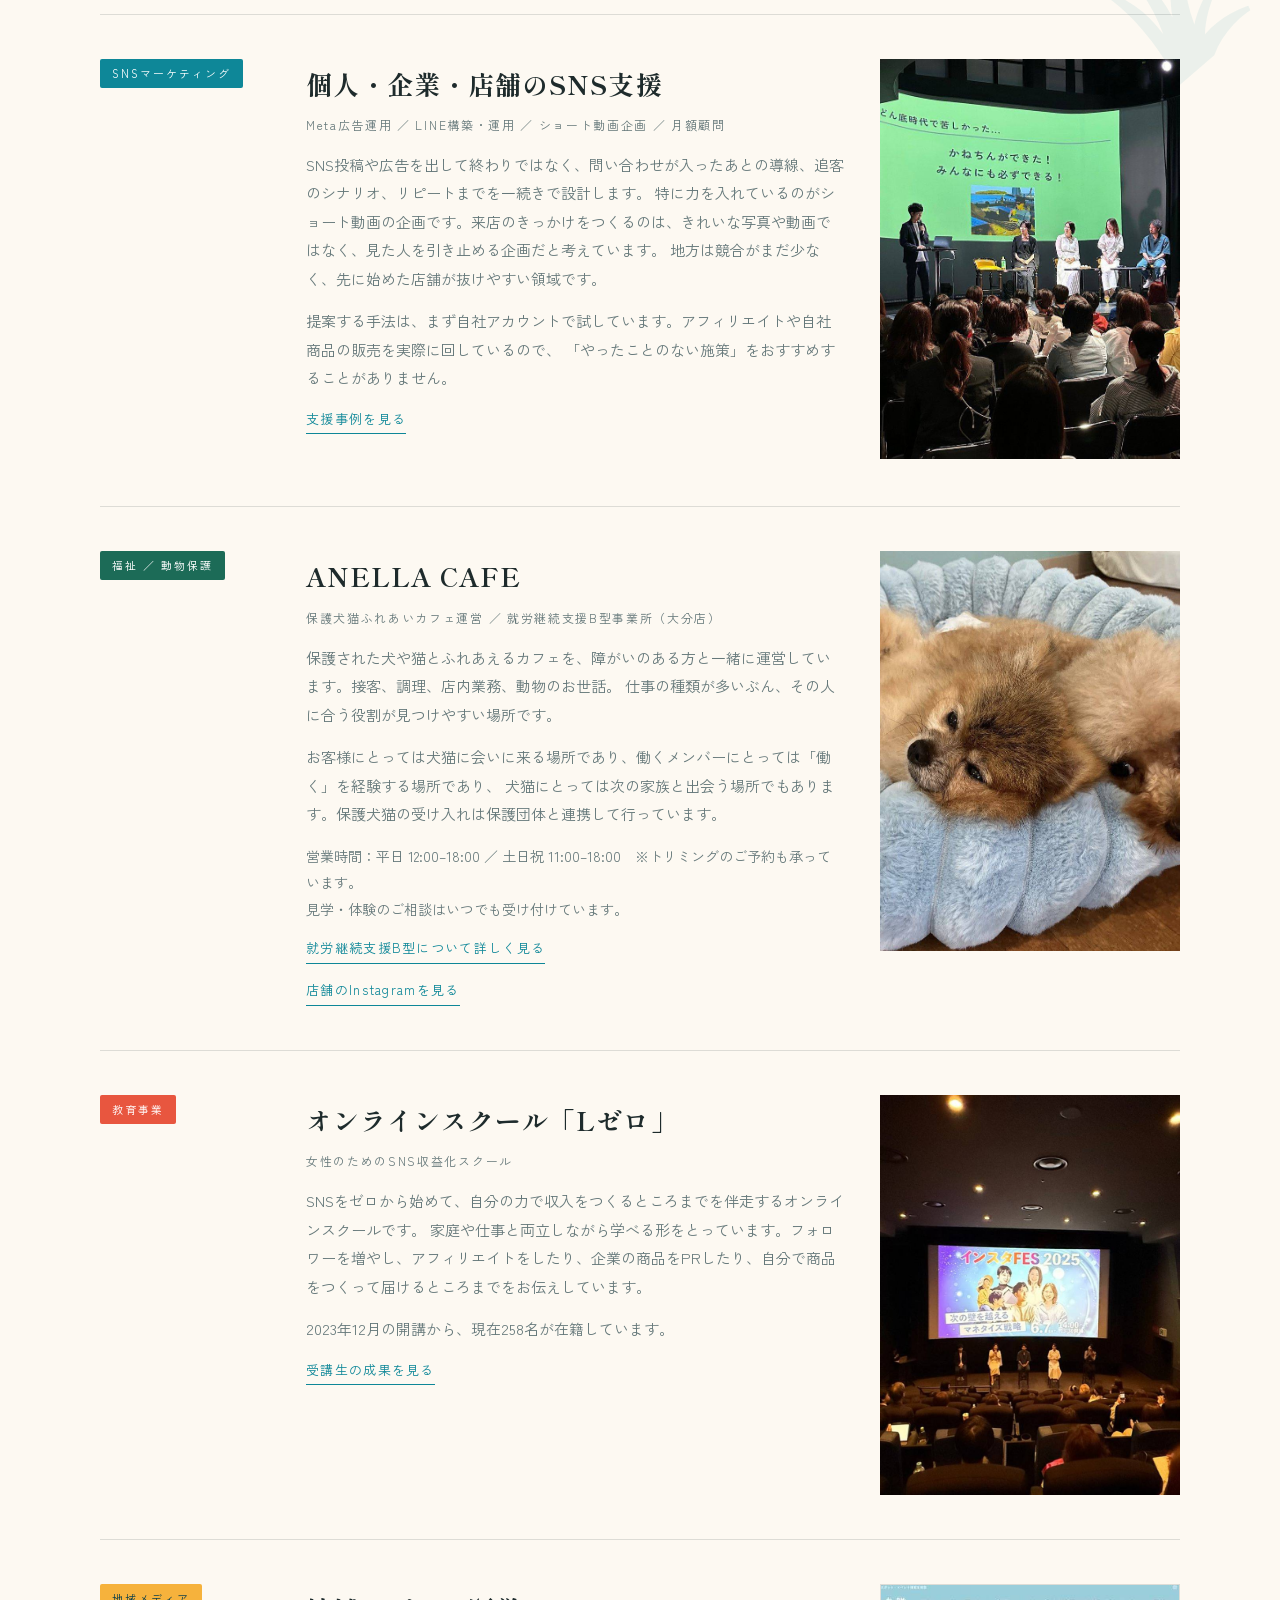
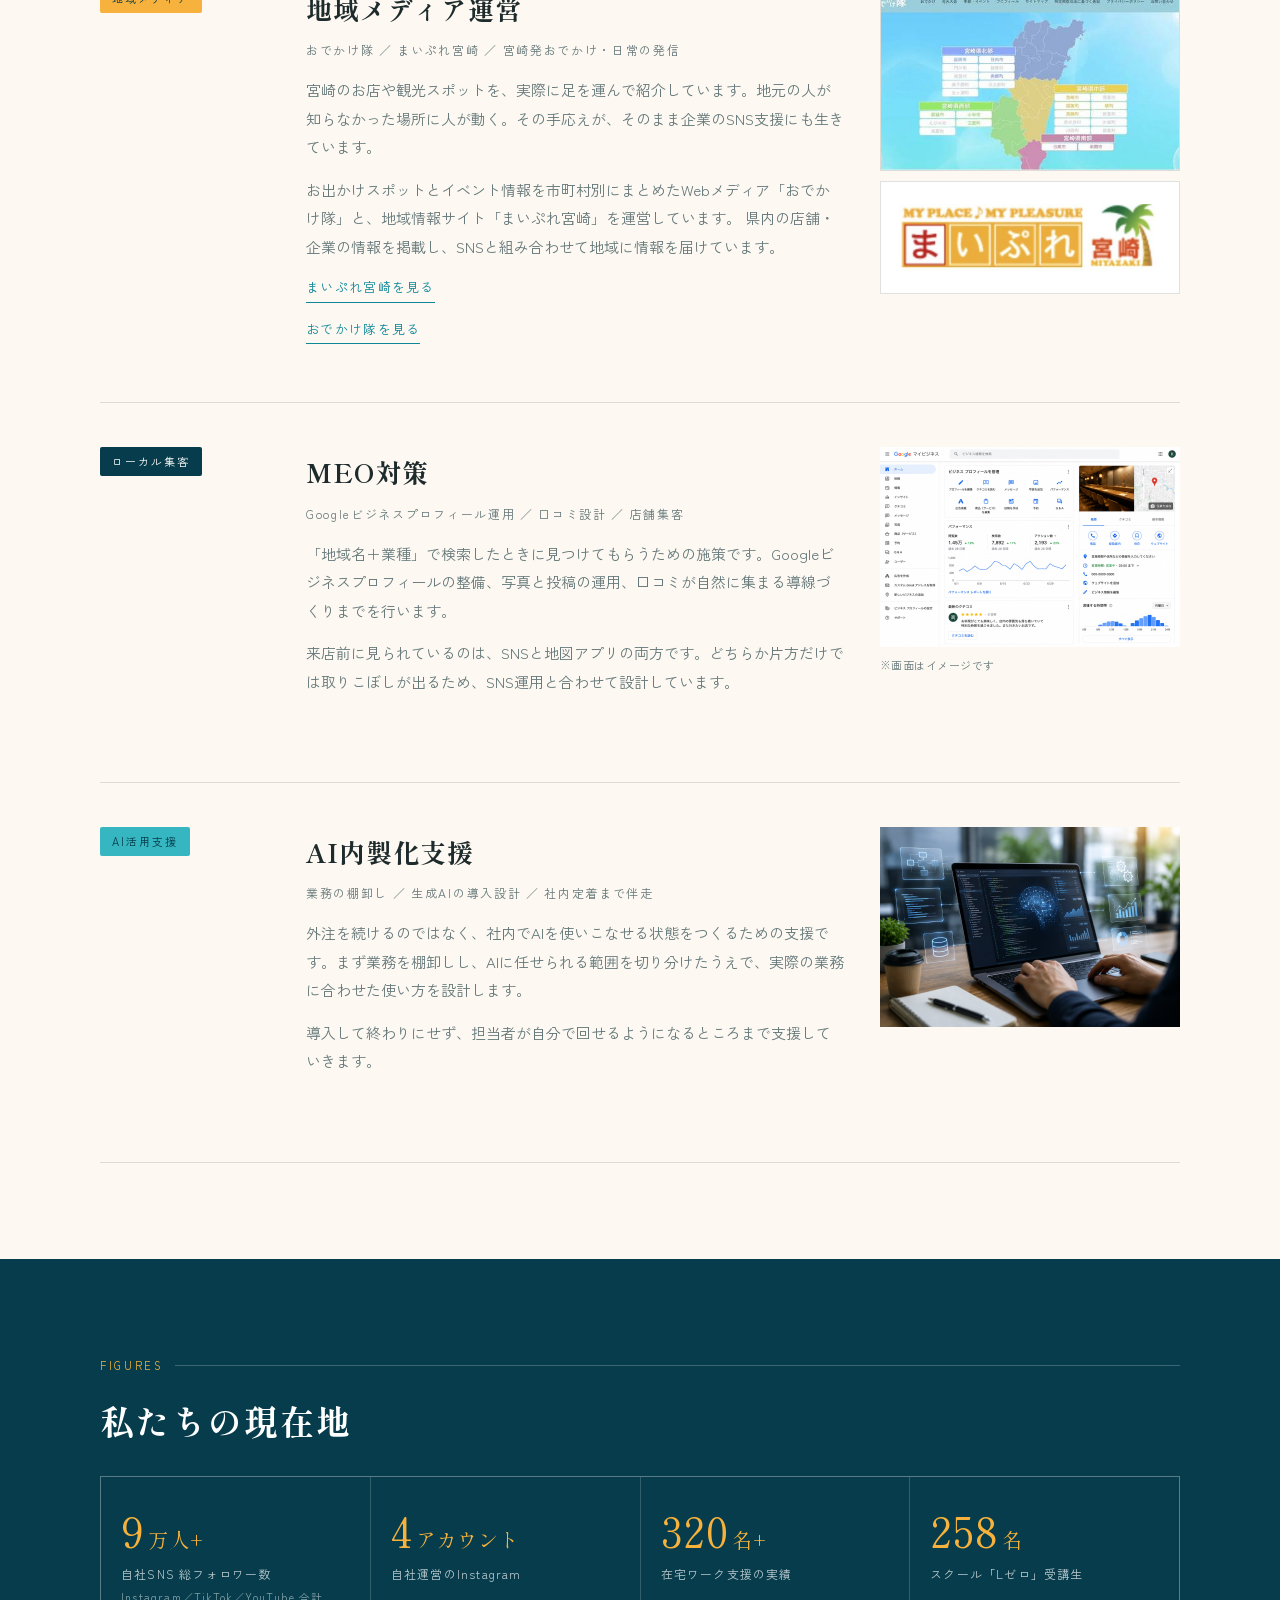
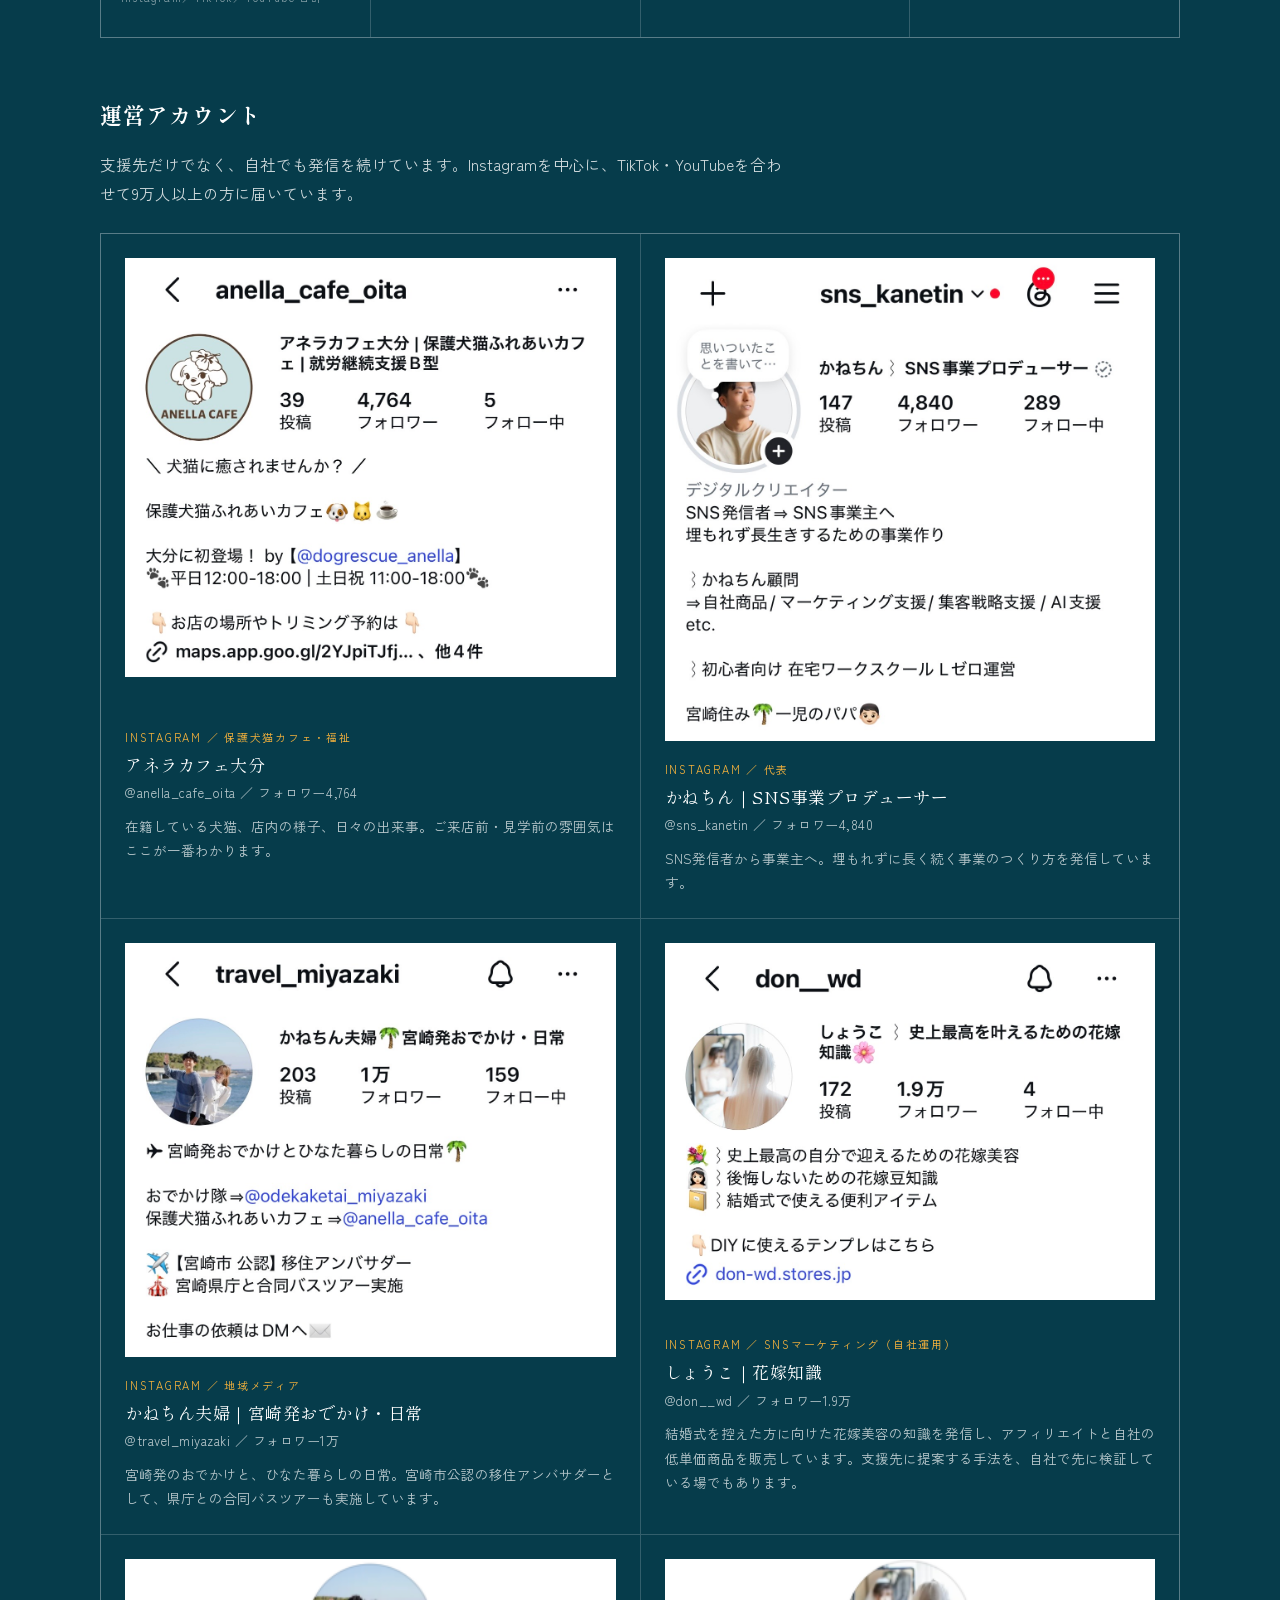
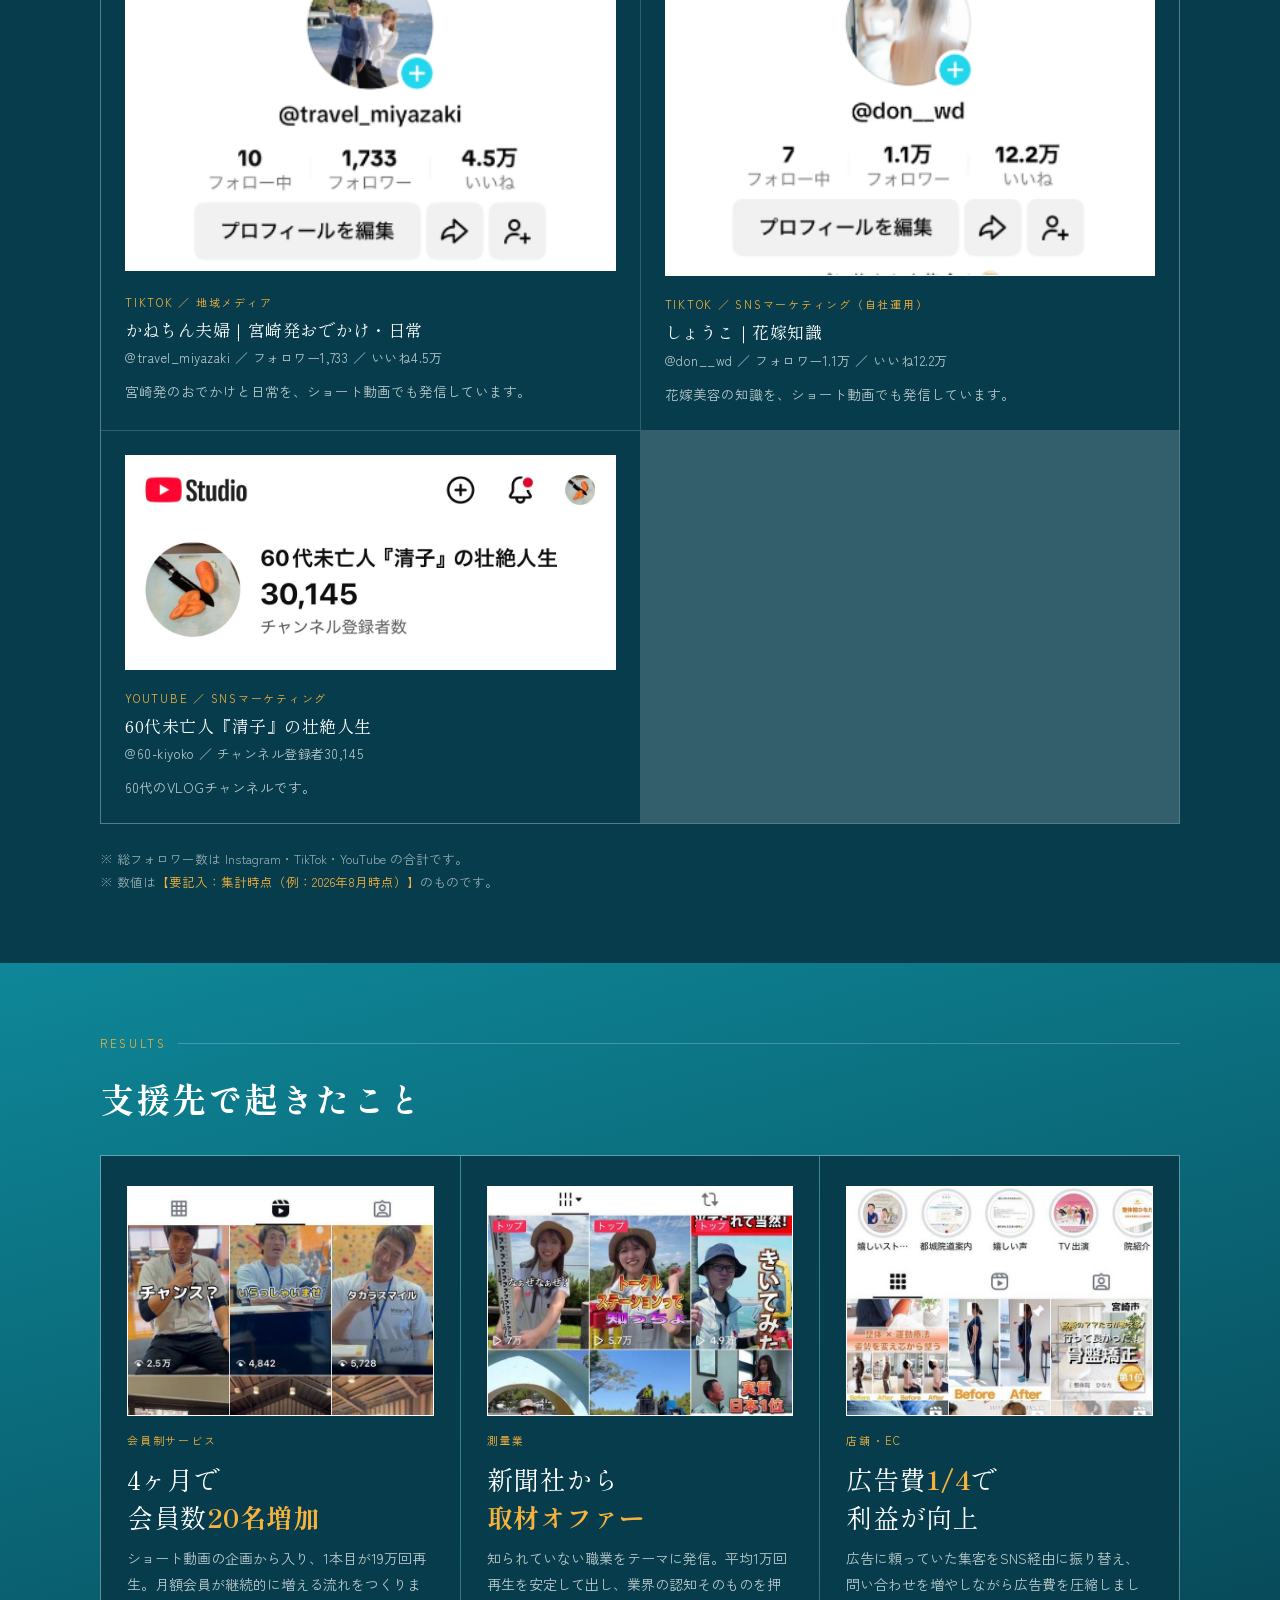
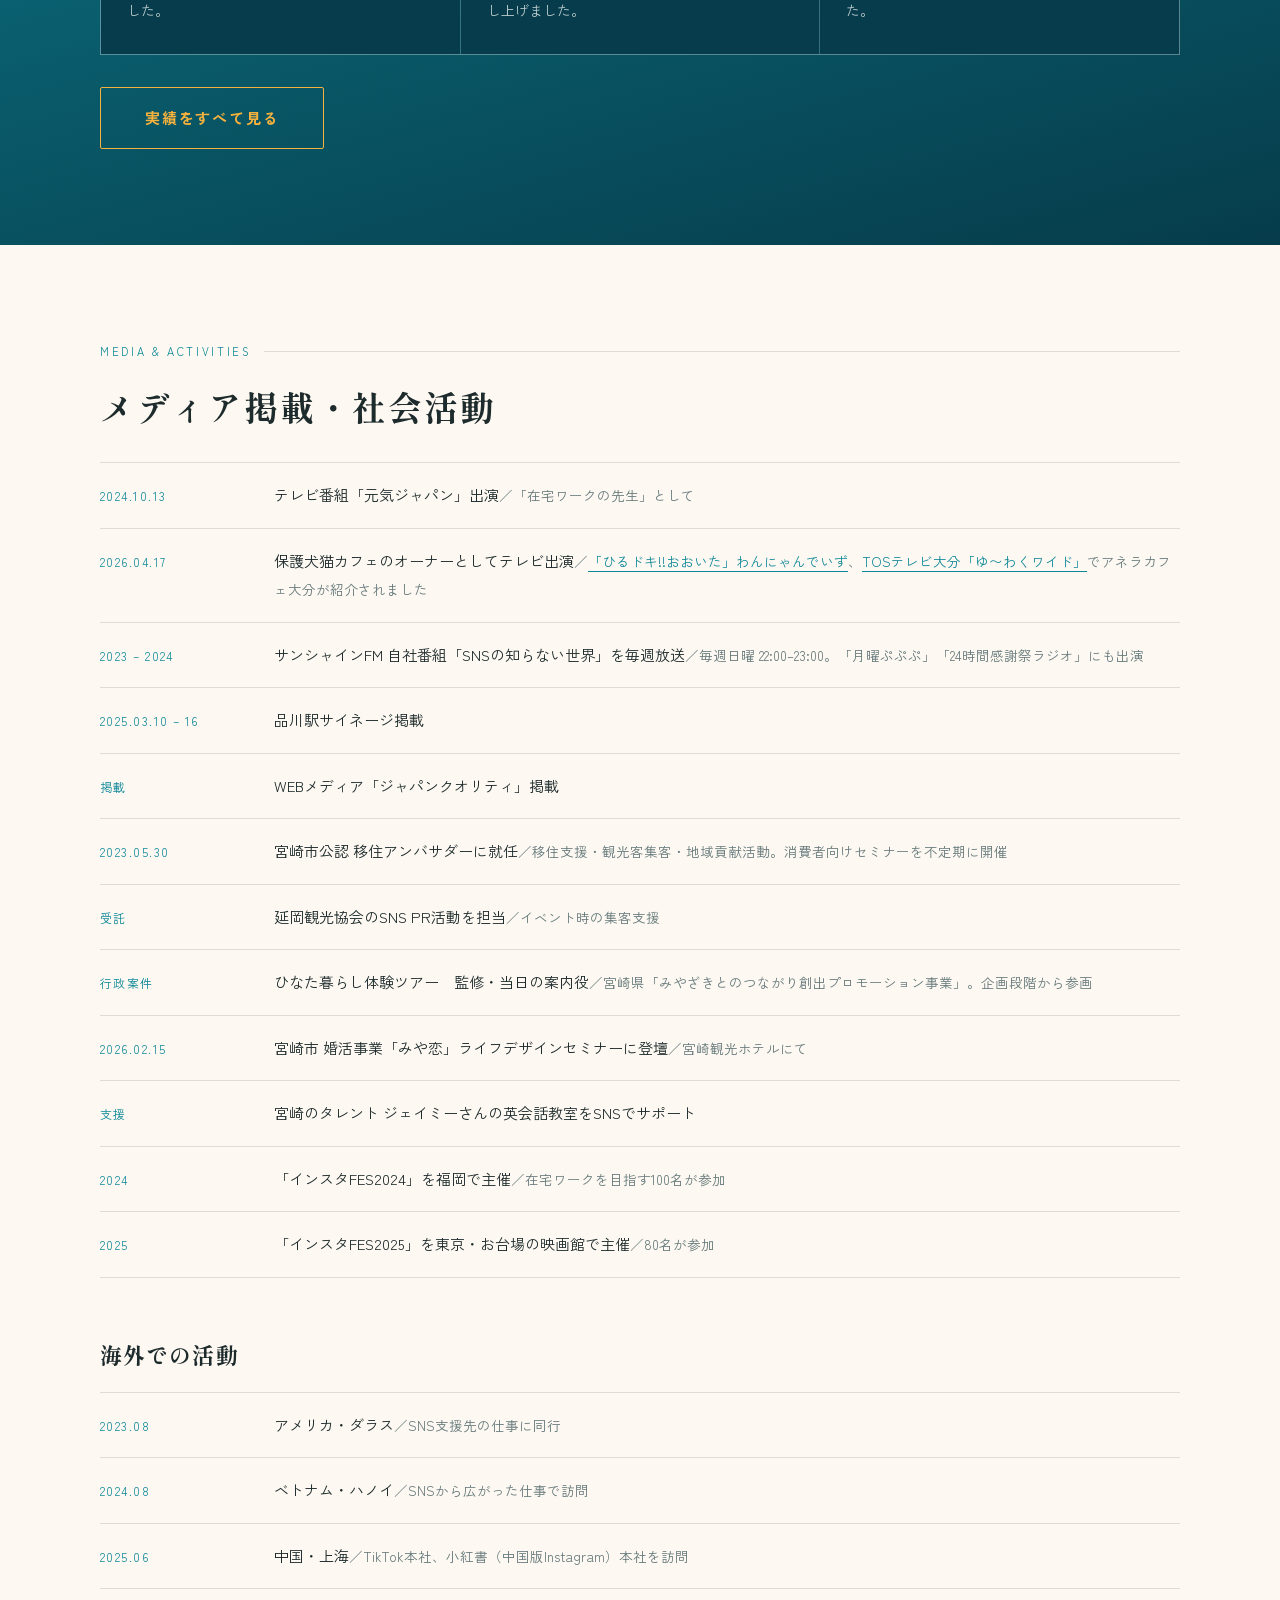
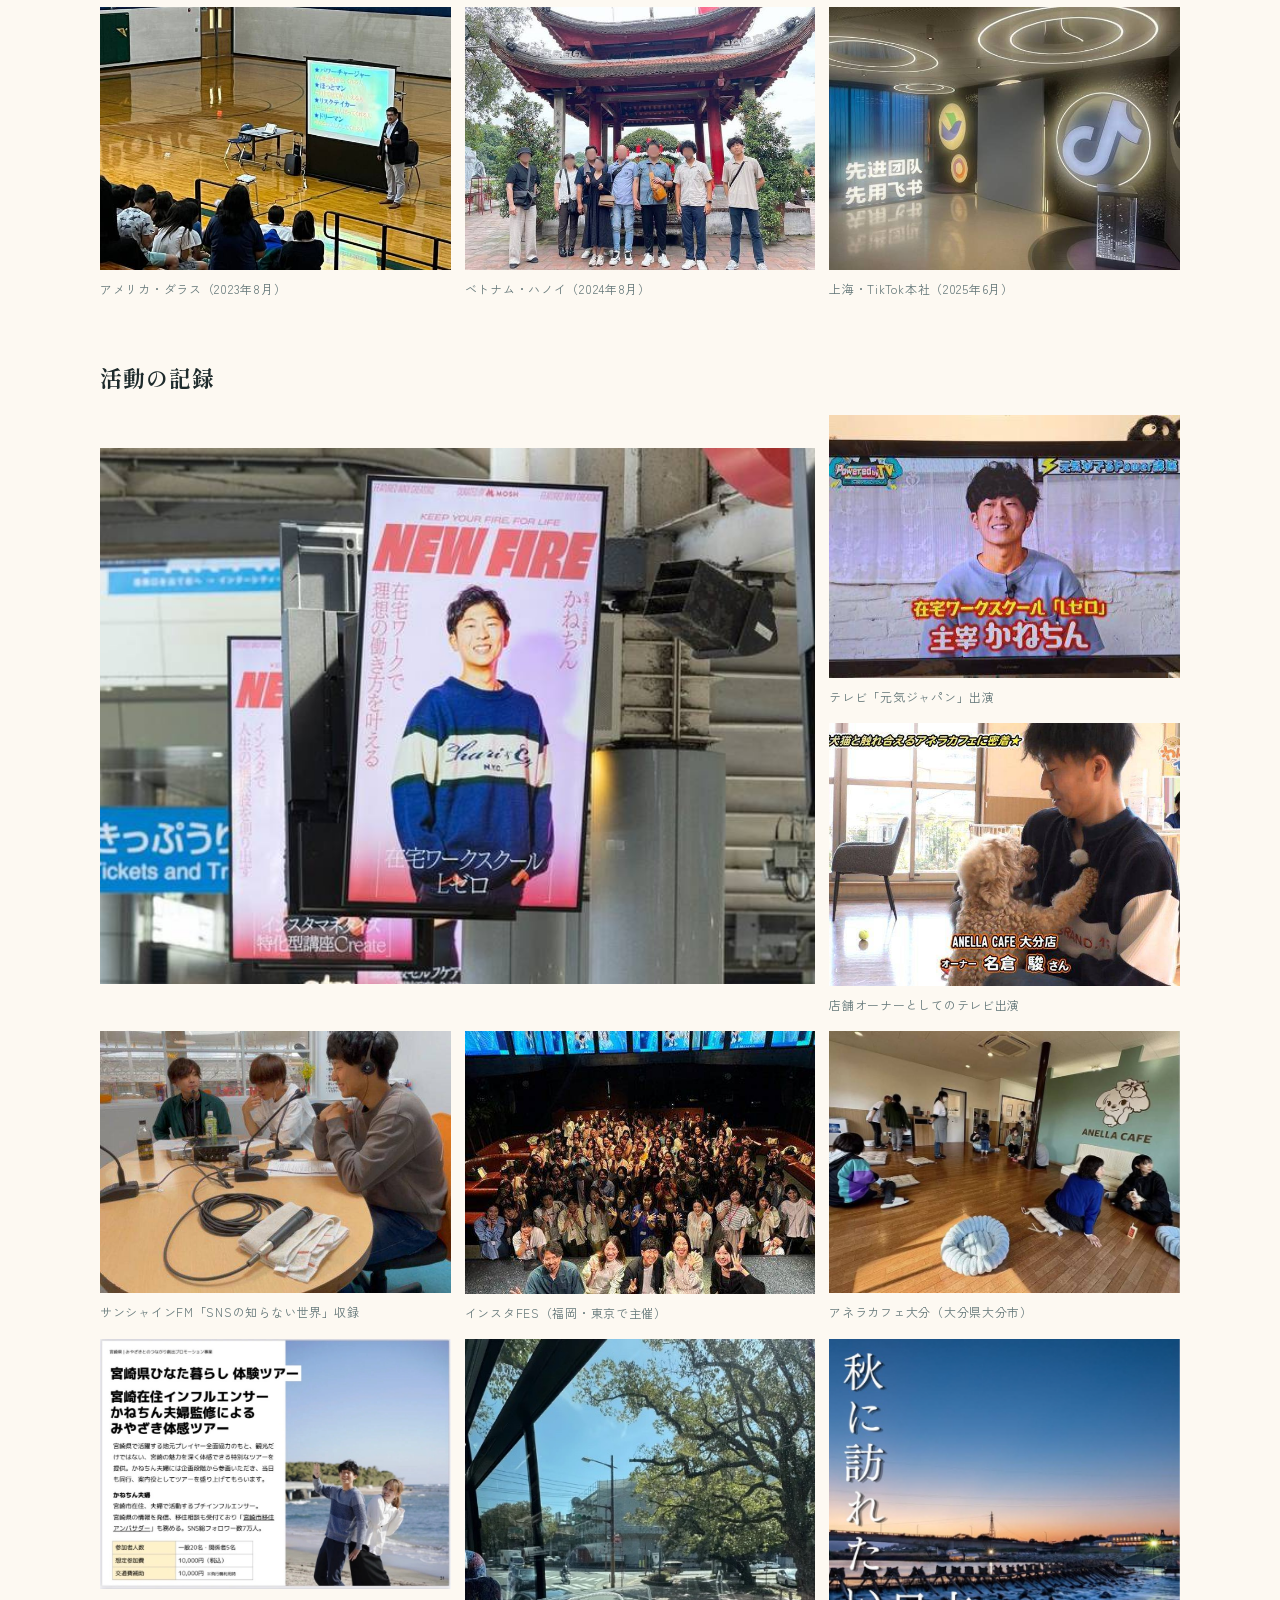
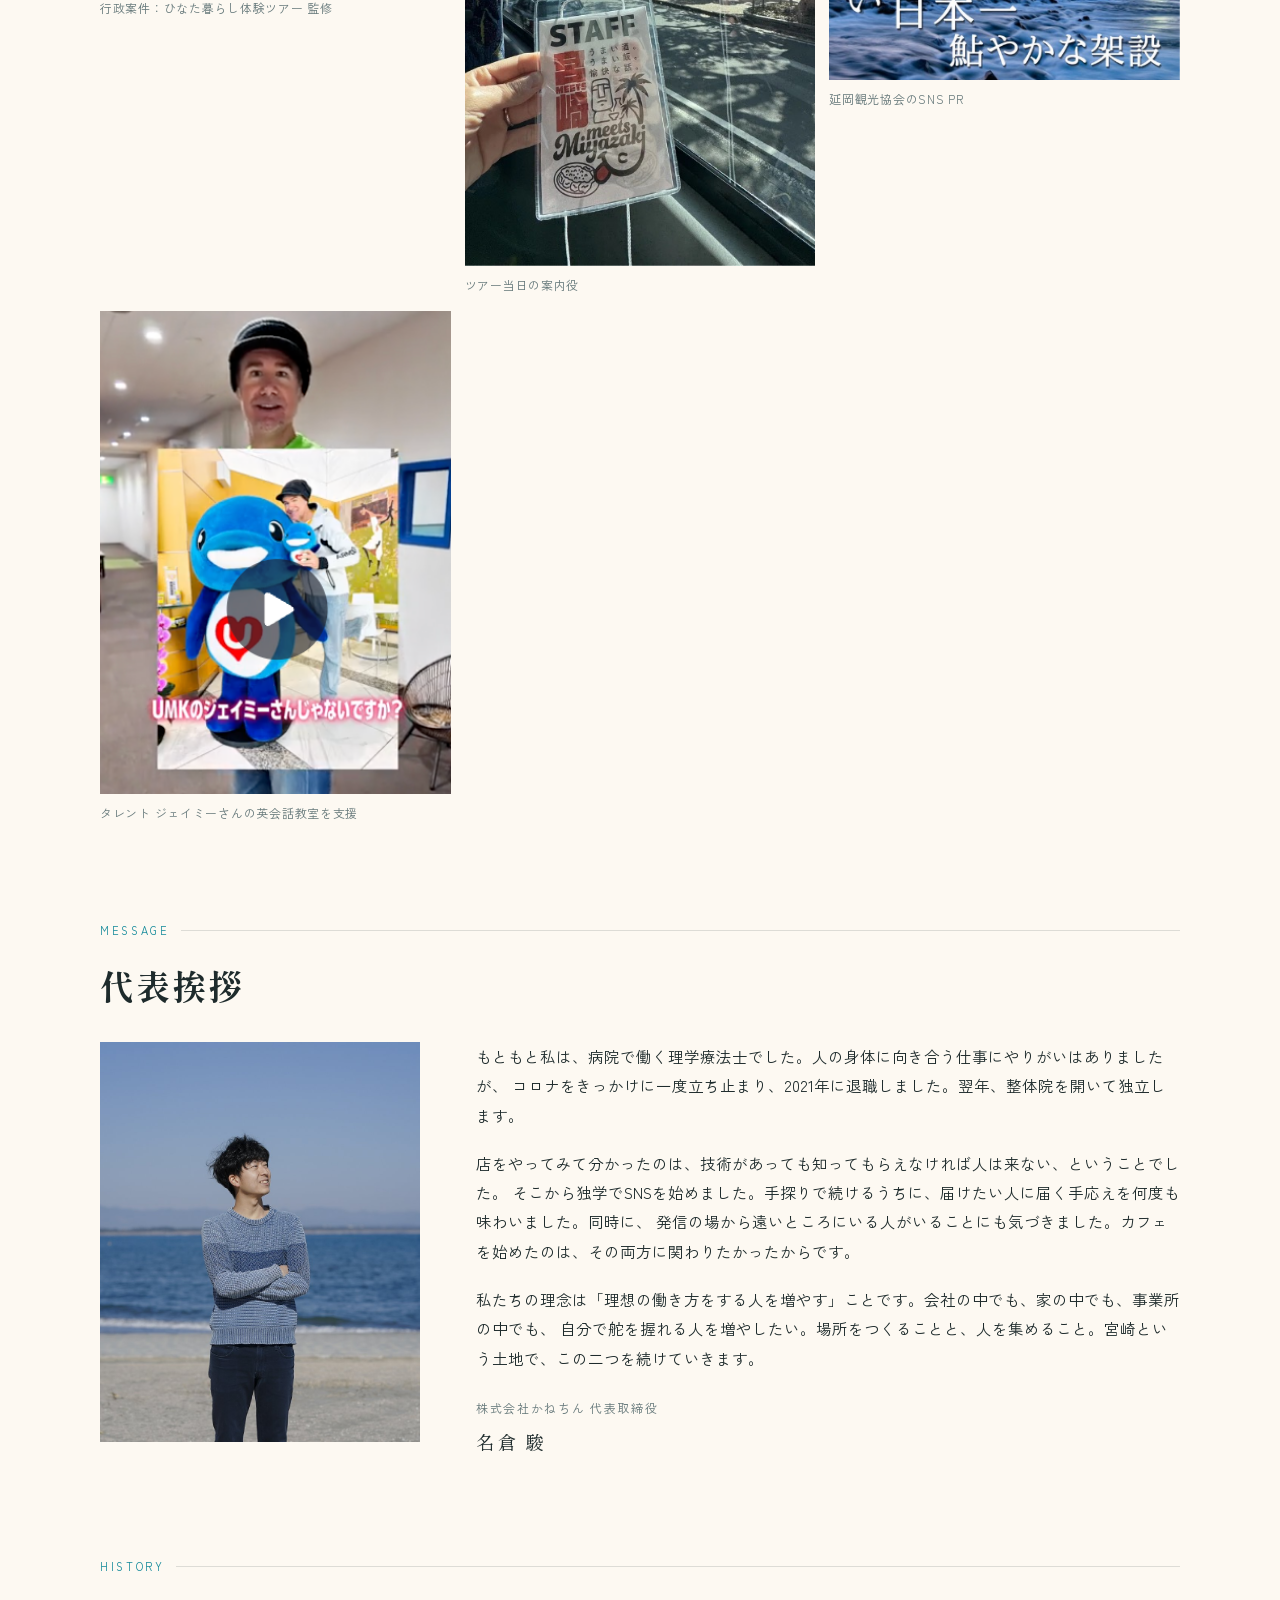
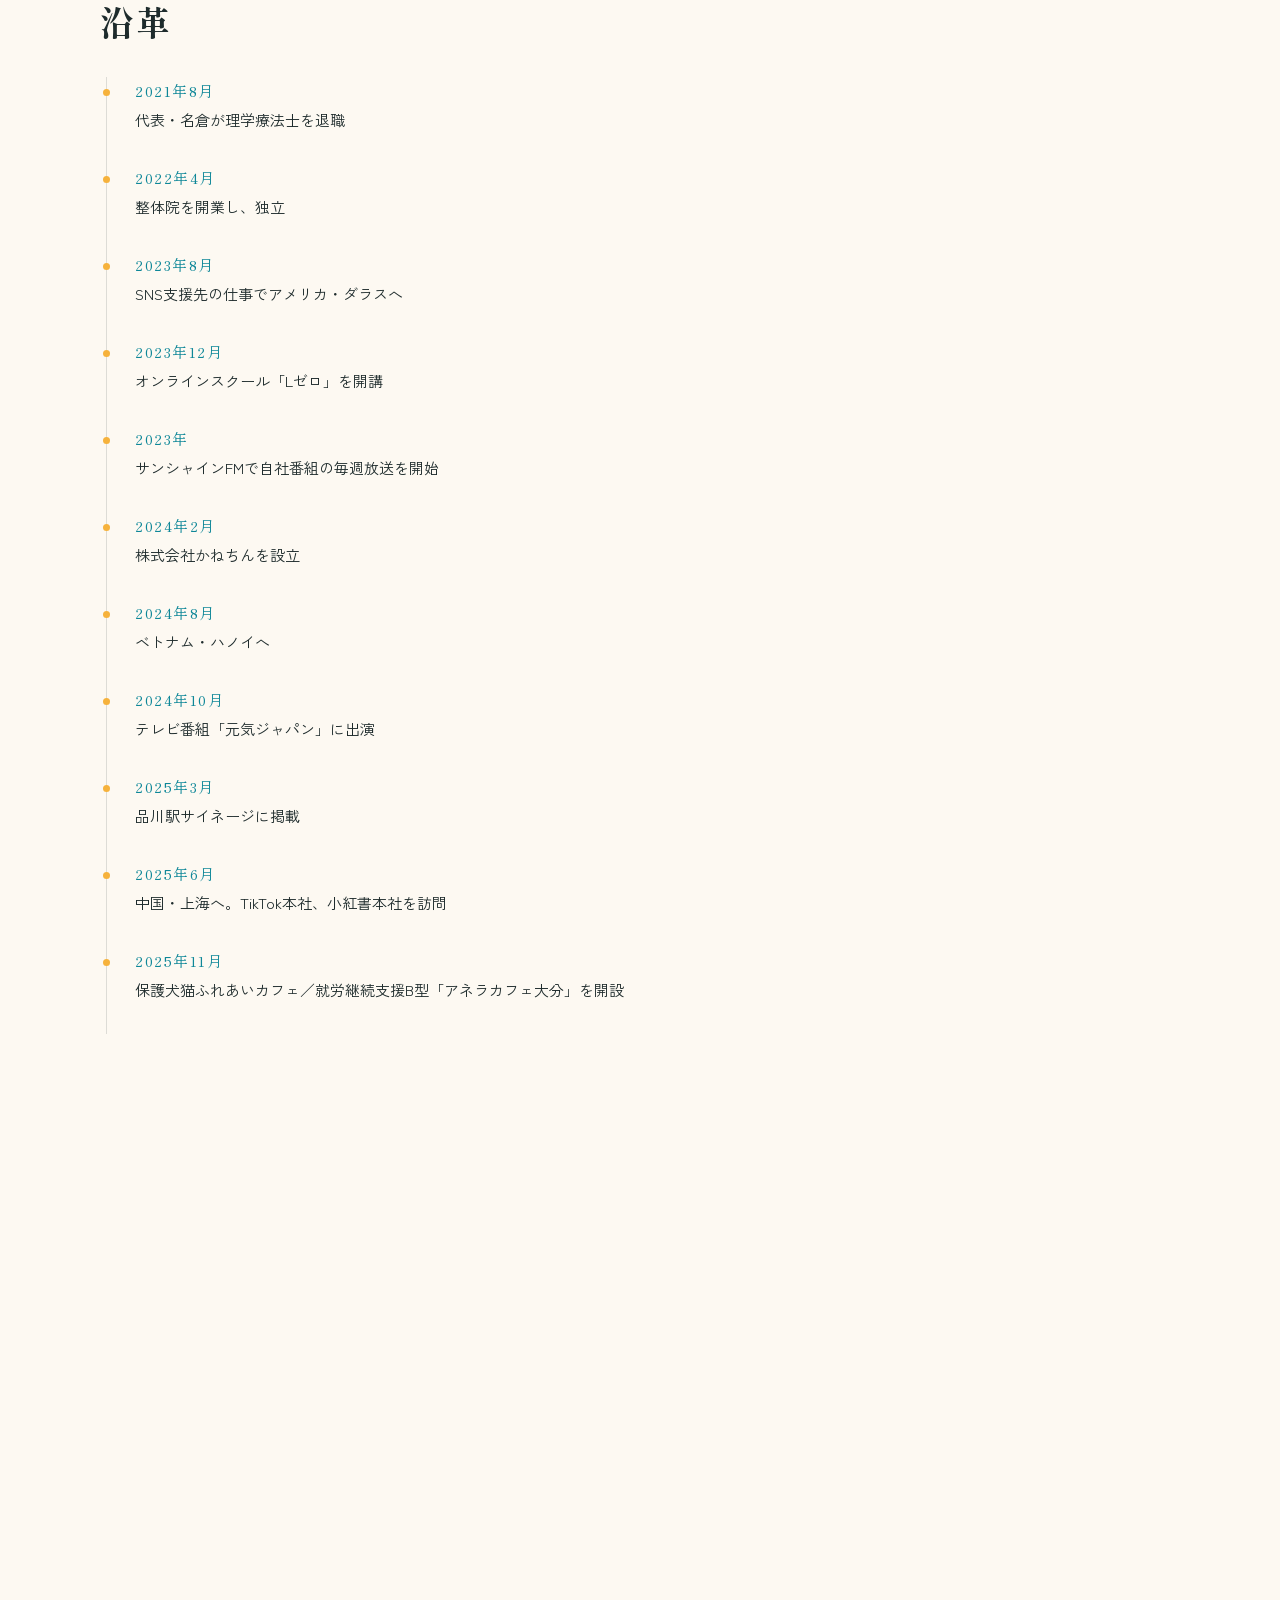
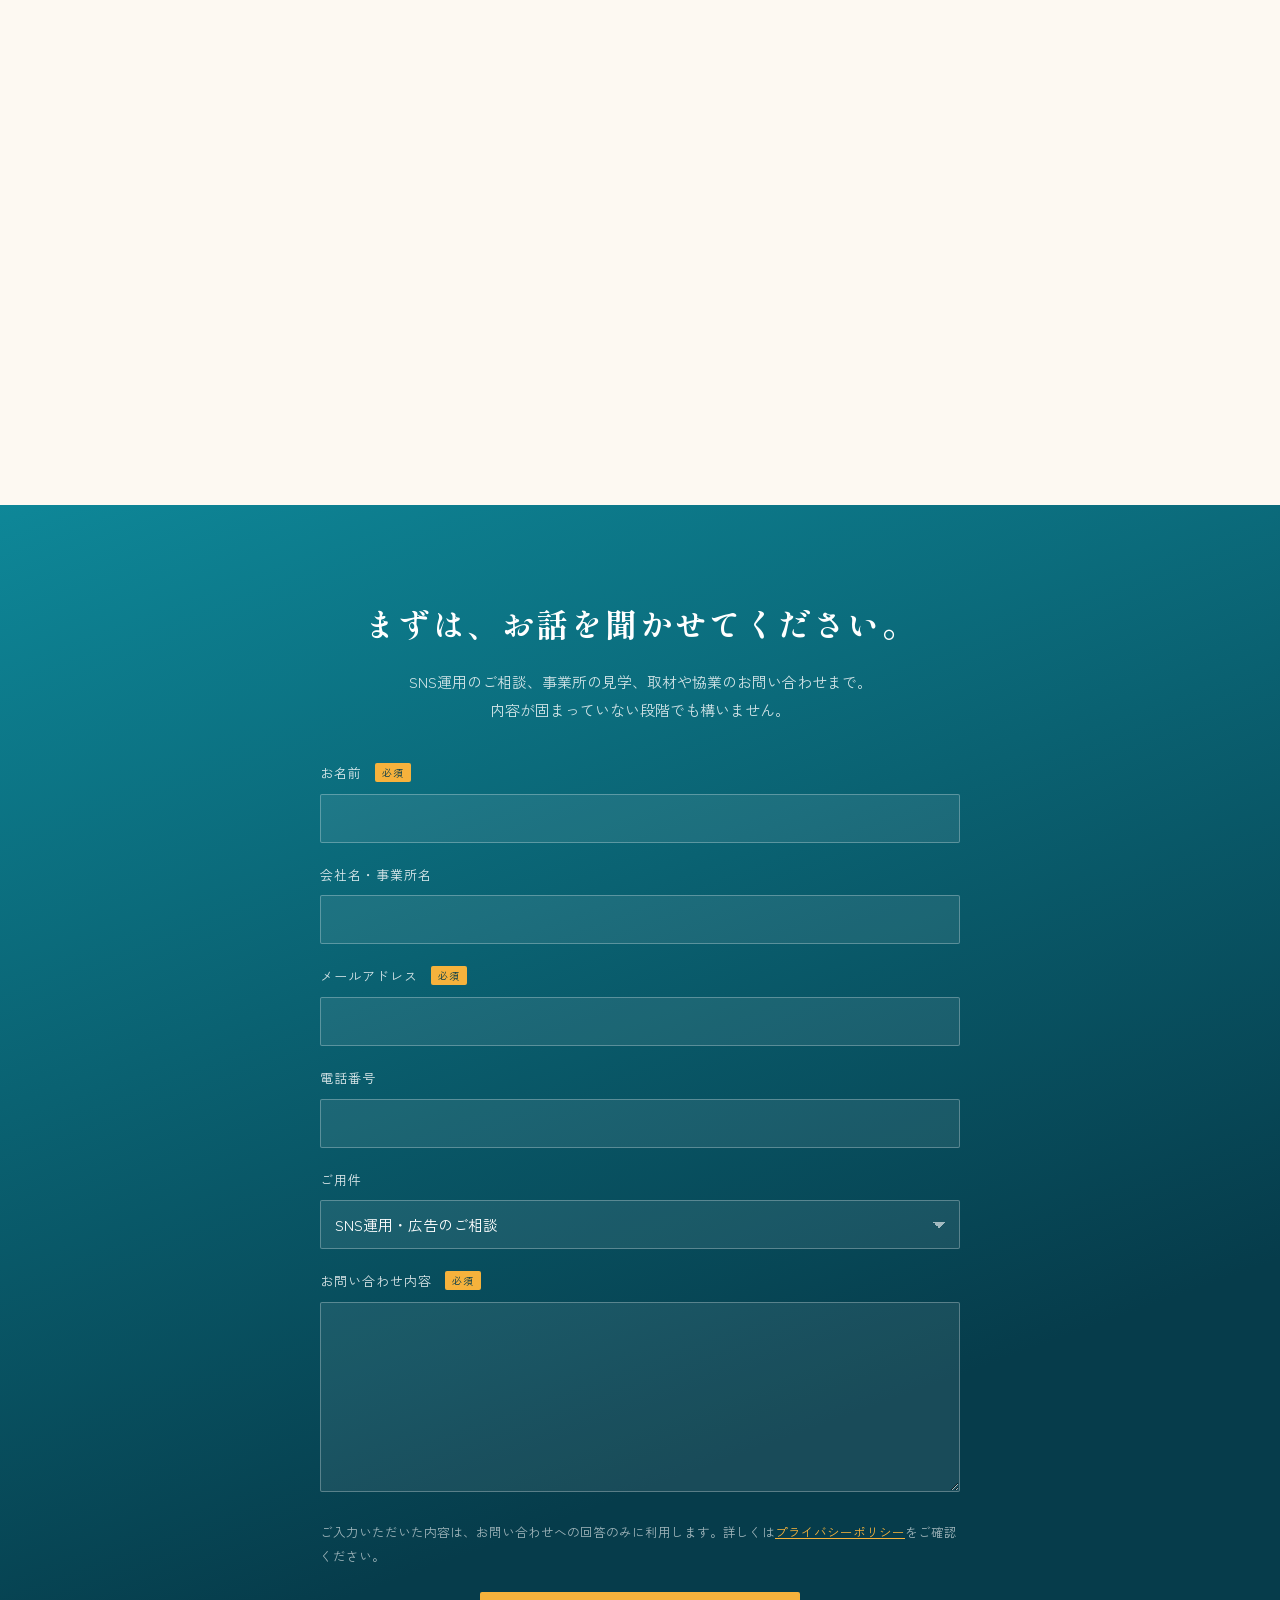
==== commit 130c3fb7: "メディア・社会活動：ひなた暮らし体験ツアーを行政案件として写真付きで掲載 Co-Authored-By: Claude Opus 5.5 <noreply@anthropic.com>" ====
--- a/index.html
+++ b/index.html
@@ -422,8 +422,8 @@
         <div class="media__title">延岡観光協会のSNS PR活動を担当<span>／イベント時の集客支援</span></div>
       </div>
       <div class="media__row">
-        <div class="media__date">監修</div>
-        <div class="media__title">宮崎県「ひなた暮らし体験ツアー」を監修<span>／みやざきとのつながり創出プロモーション事業。企画段階から参画し、当日は案内役も担当</span></div>
+        <div class="media__date">行政案件</div>
+        <div class="media__title">ひなた暮らし体験ツアー　監修・当日の案内役<span>／宮崎県「みやざきとのつながり創出プロモーション事業」。企画段階から参画</span></div>
       </div>
       <div class="media__row">
         <div class="media__date">2026.02.15</div>
@@ -499,6 +499,14 @@
       <figure>
         <img src="./img/anella-tennai.jpg" alt="アネラカフェ大分の店内で犬とふれあうお客様" loading="lazy">
         <figcaption>アネラカフェ大分（大分県大分市）</figcaption>
+      </figure>
+      <figure>
+        <img src="./img/tour-hinata.jpg" alt="宮崎県ひなた暮らし体験ツアーの告知資料" loading="lazy">
+        <figcaption>行政案件：ひなた暮らし体験ツアー 監修</figcaption>
+      </figure>
+      <figure>
+        <img src="./img/tour-staff.jpg" alt="ひなた暮らし体験ツアー当日のスタッフ証" loading="lazy">
+        <figcaption>ツアー当日の案内役</figcaption>
       </figure>
       <figure>
         <img src="./img/kanko-nobeoka.jpg?v=20260826b" alt="延岡観光協会向けに制作した投稿クリエイティブ" loading="lazy">
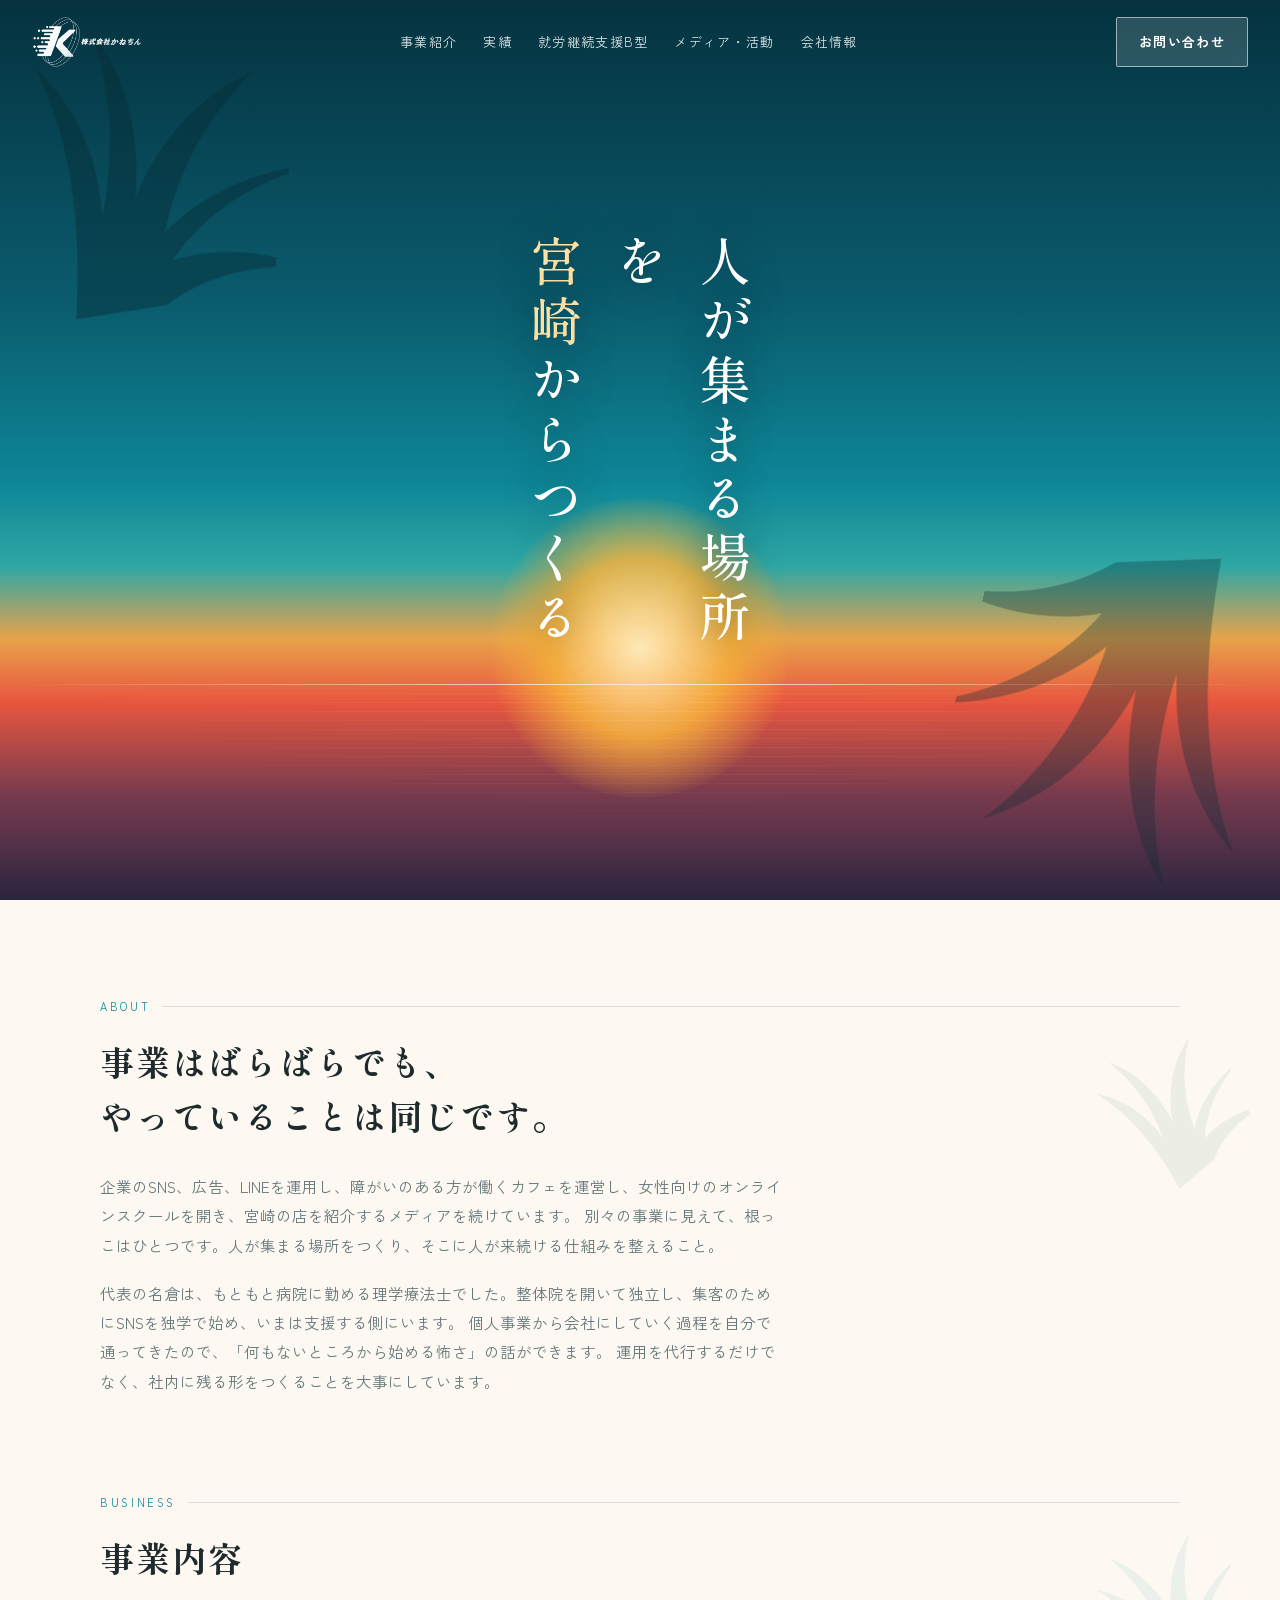
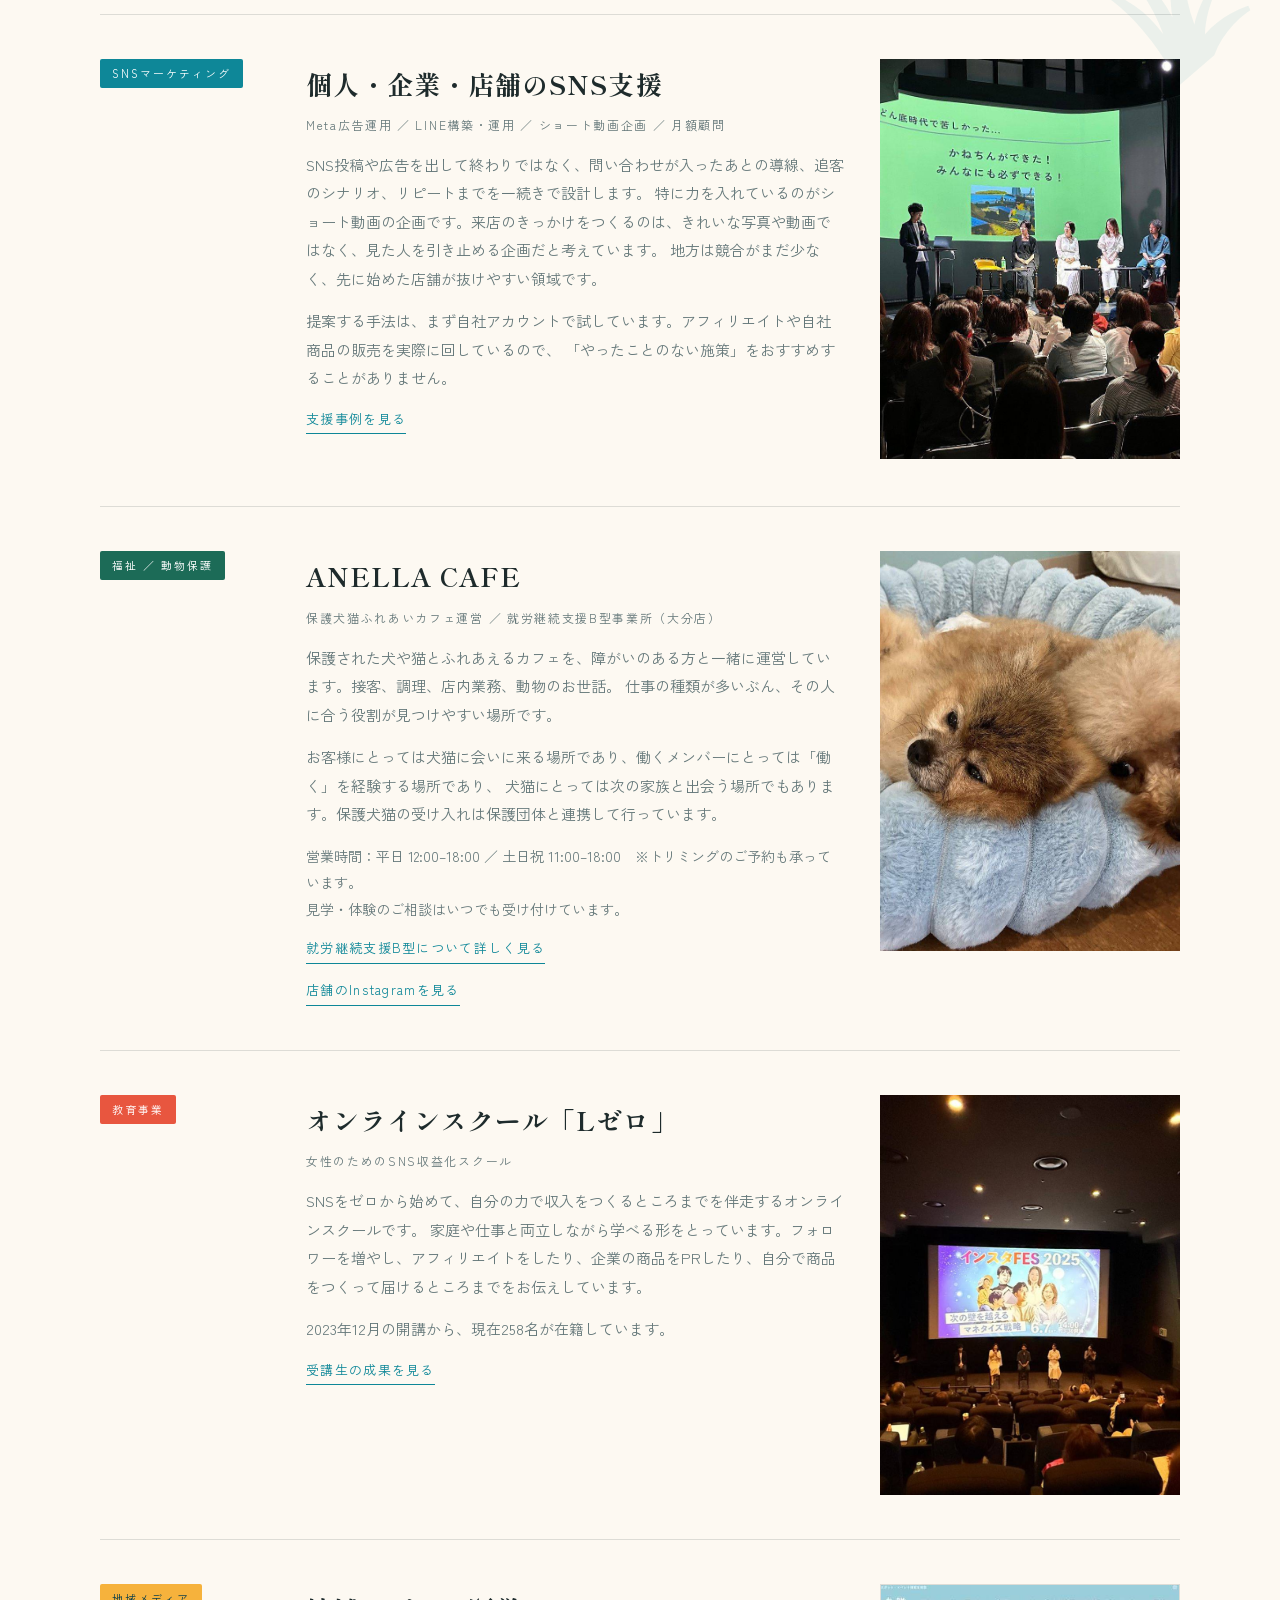
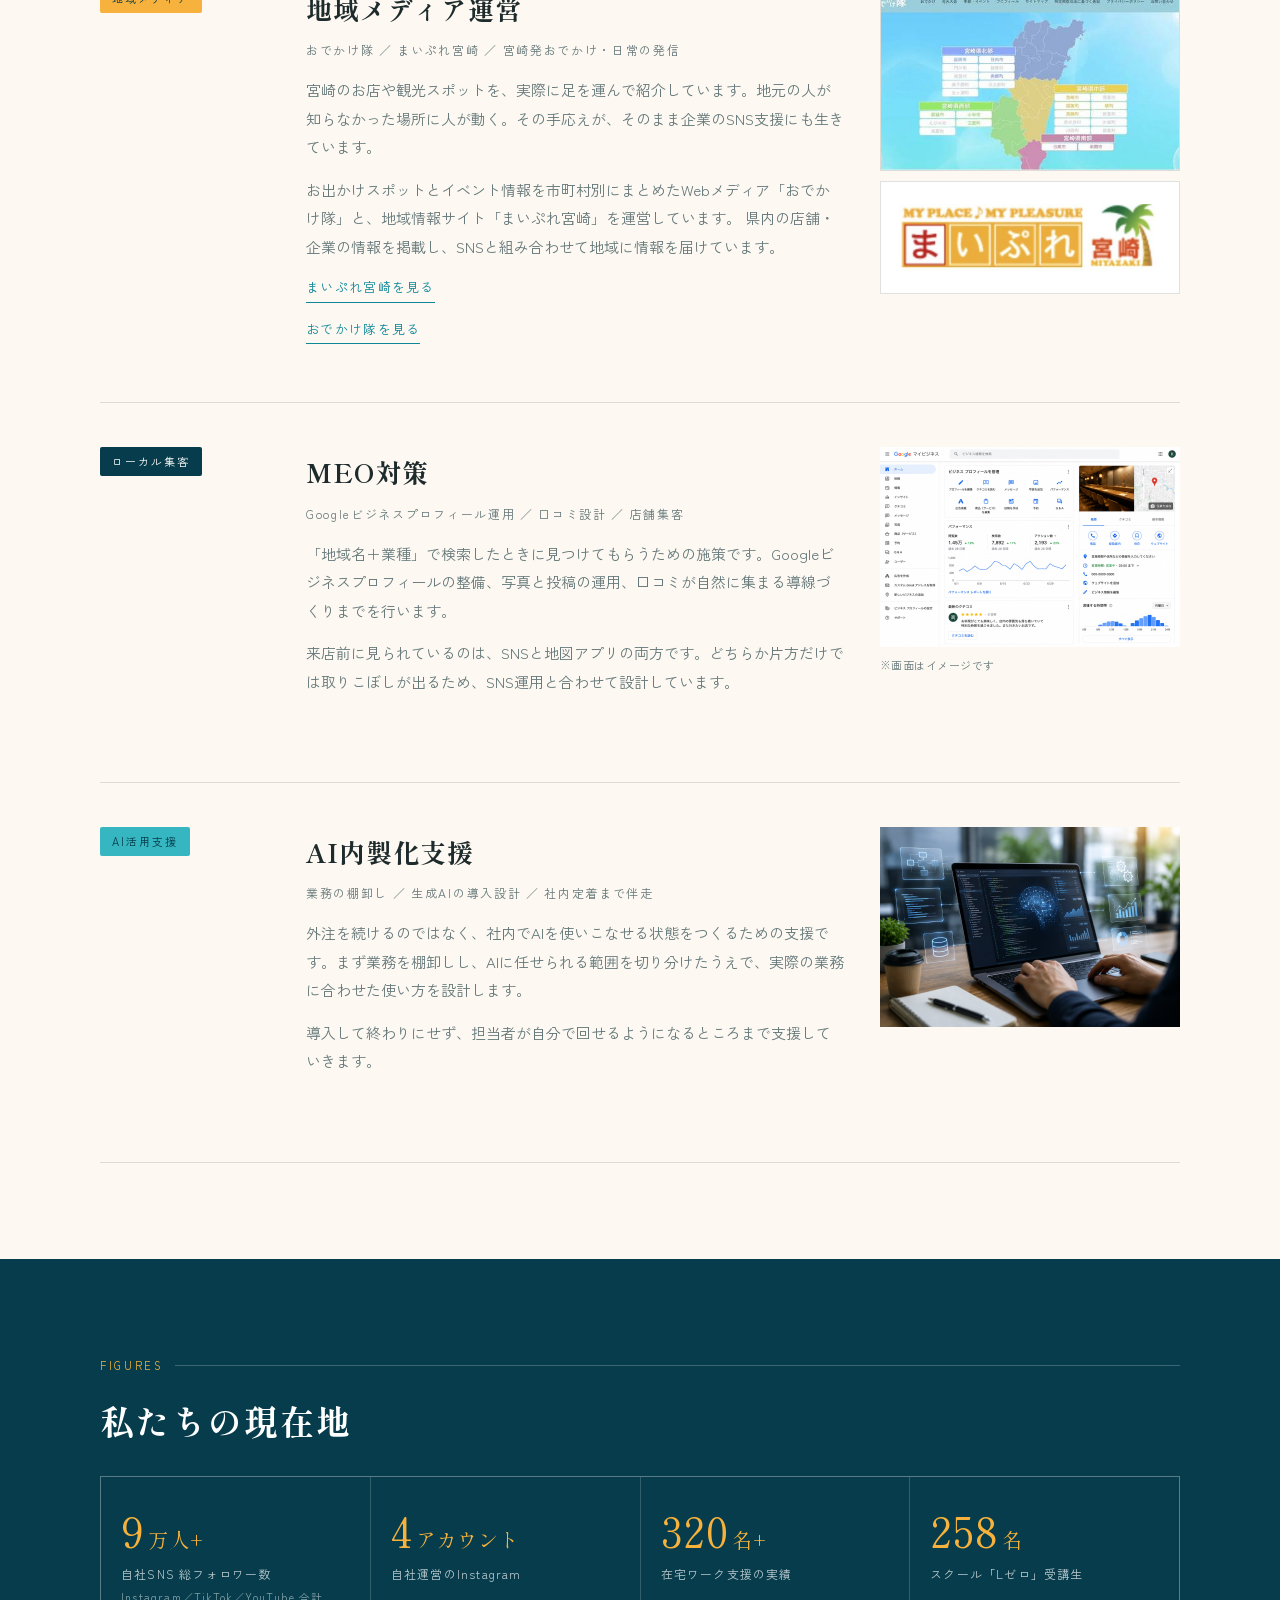
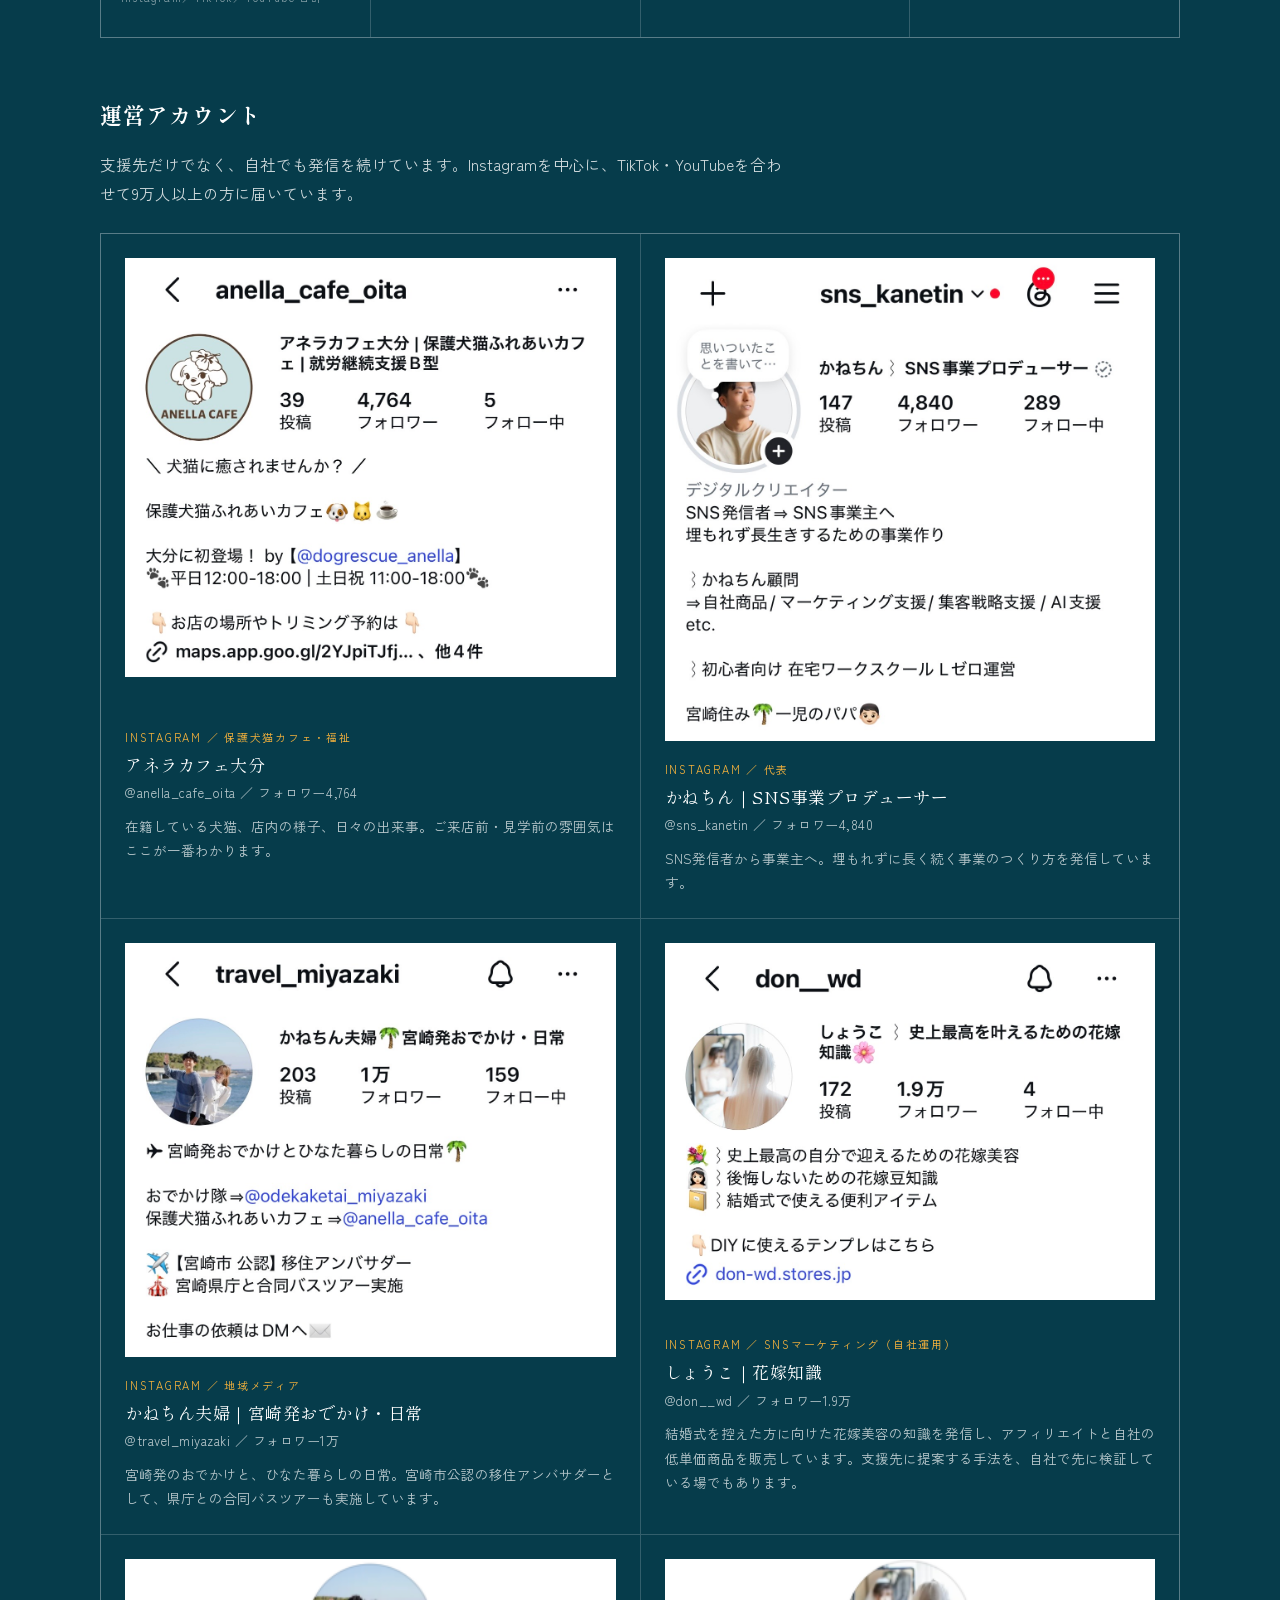
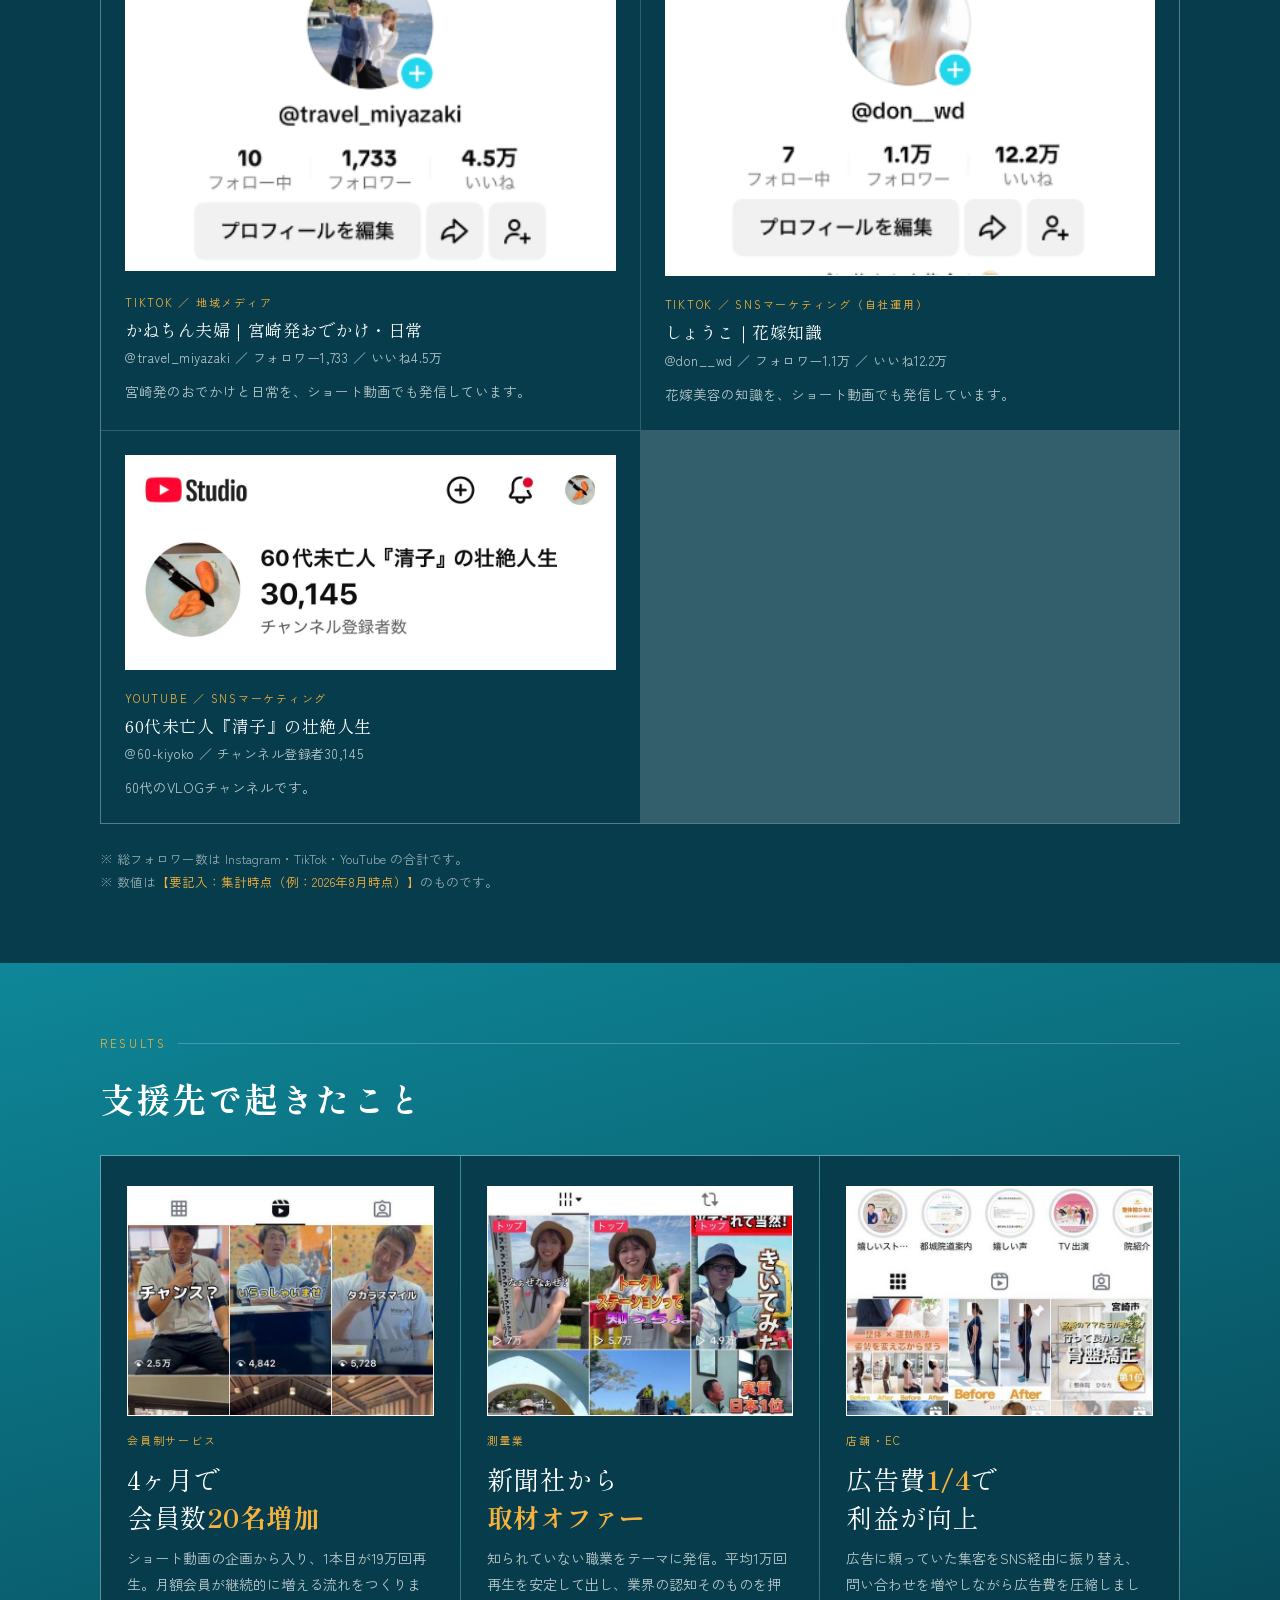
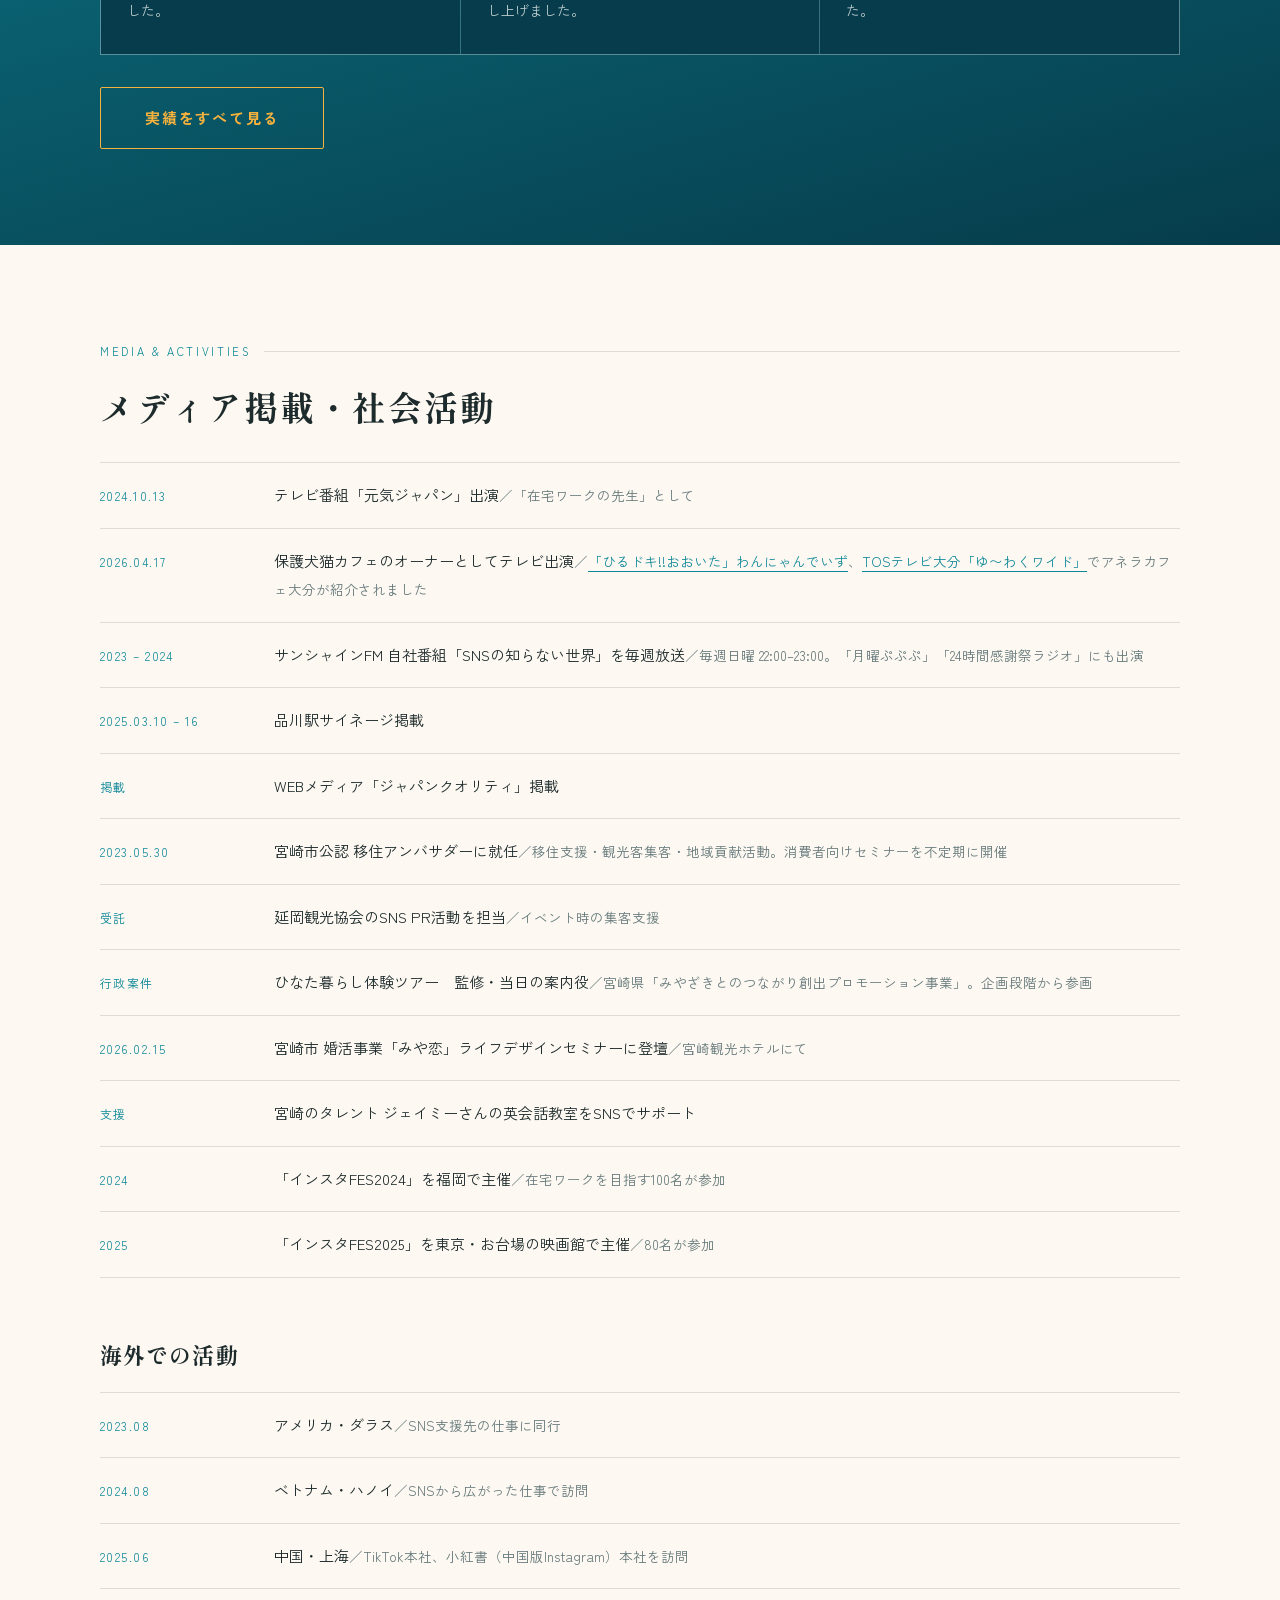
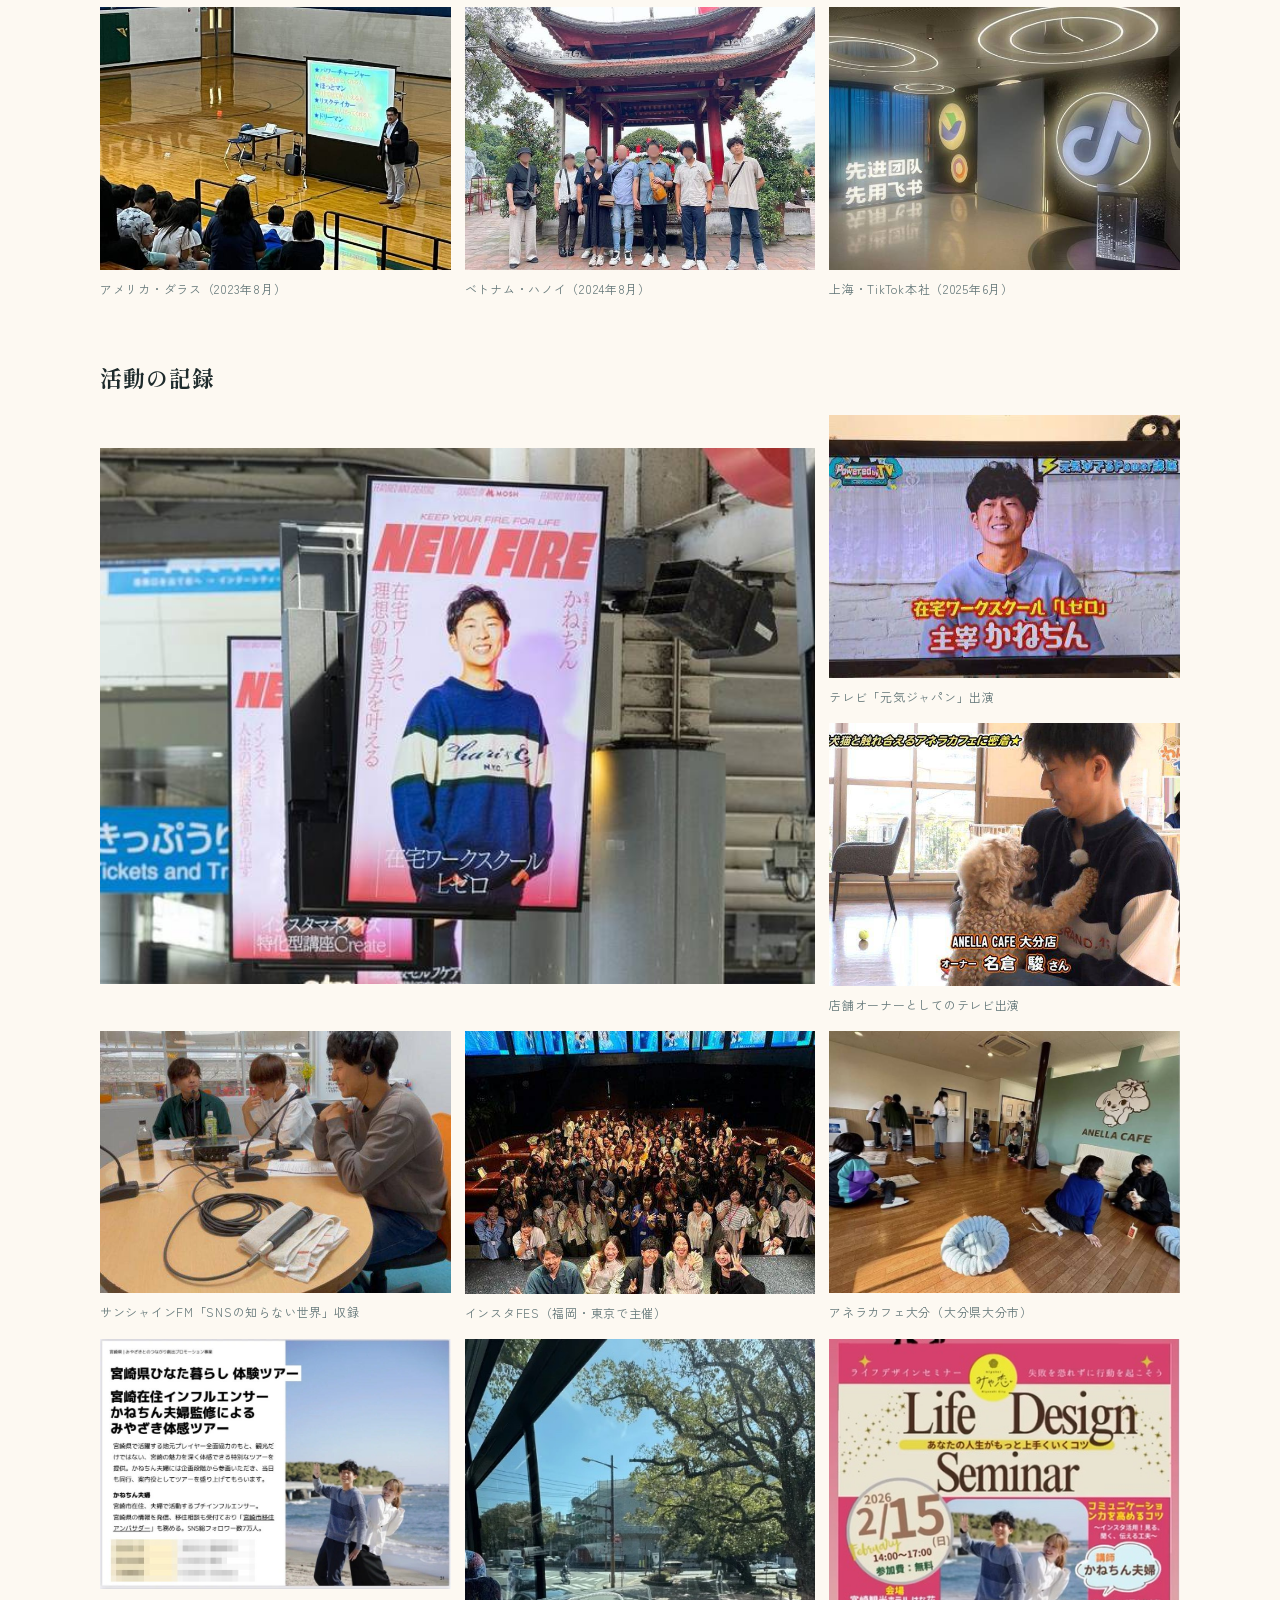
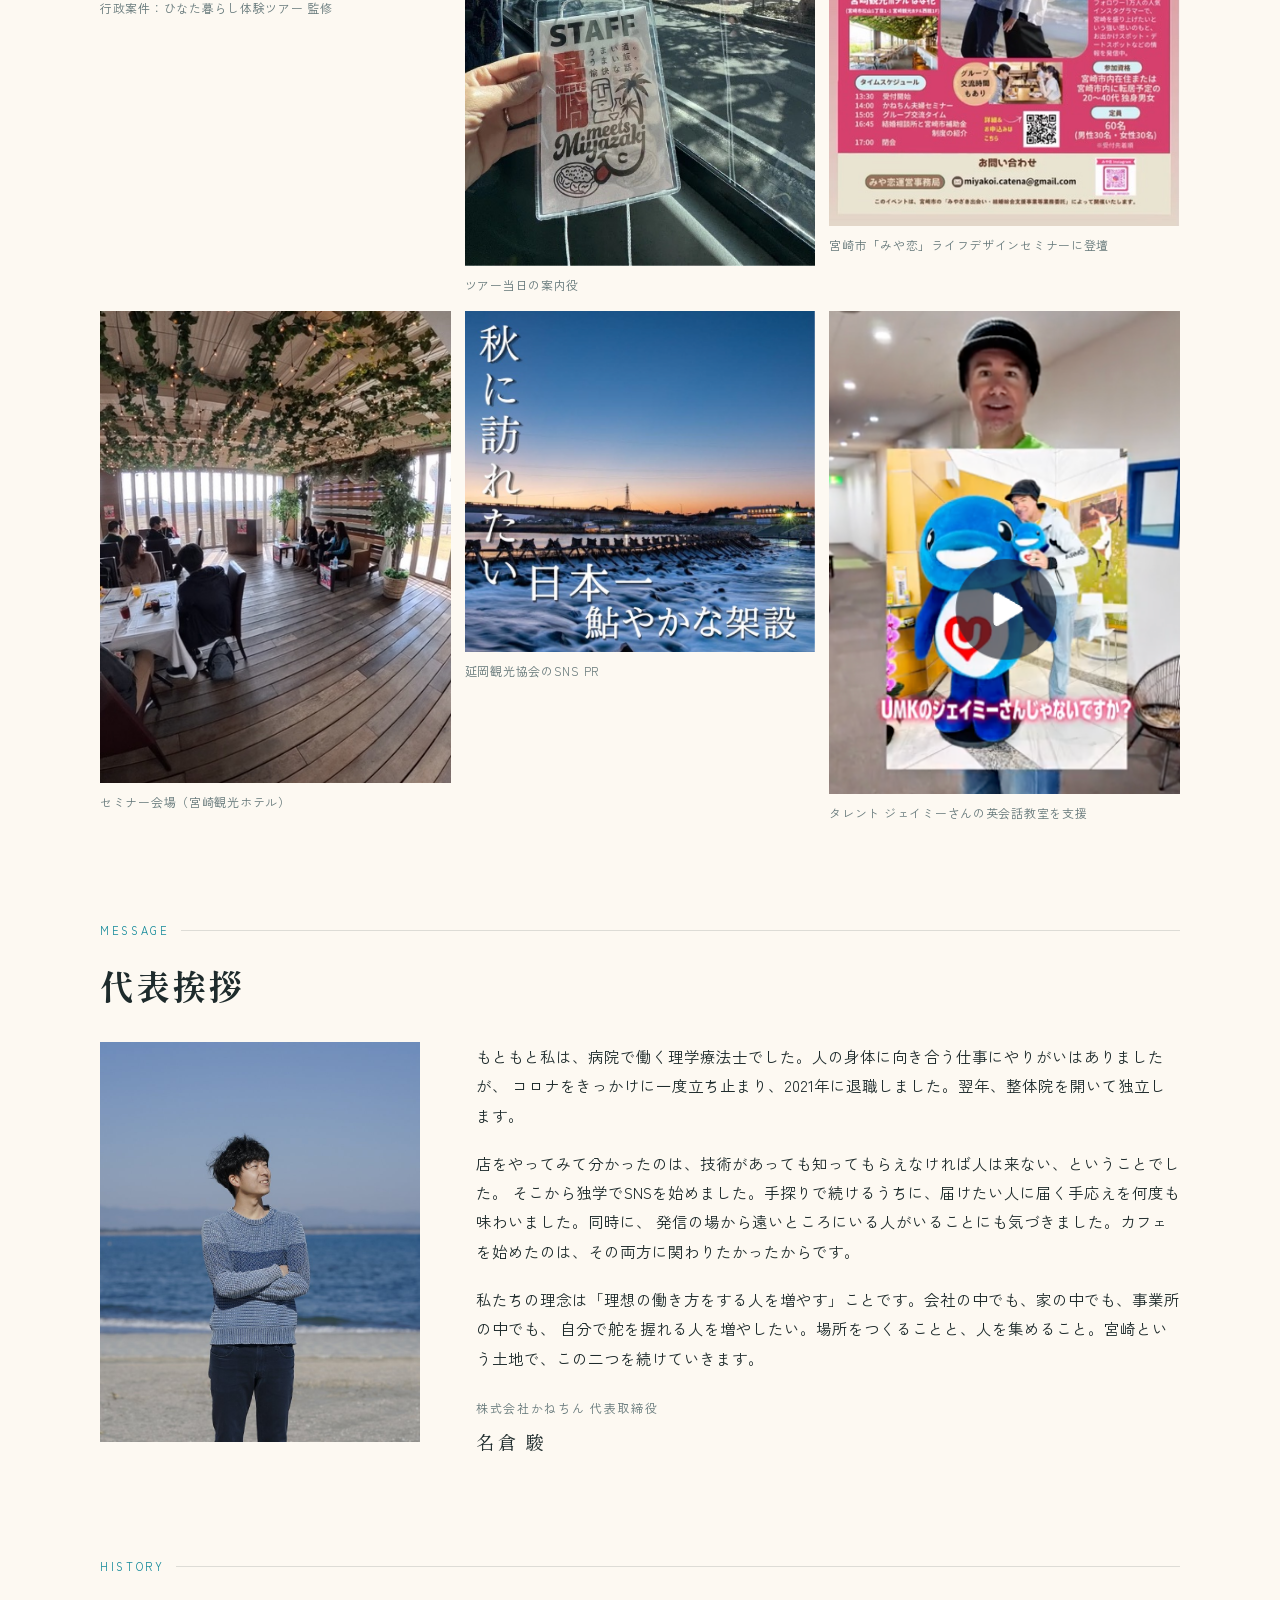
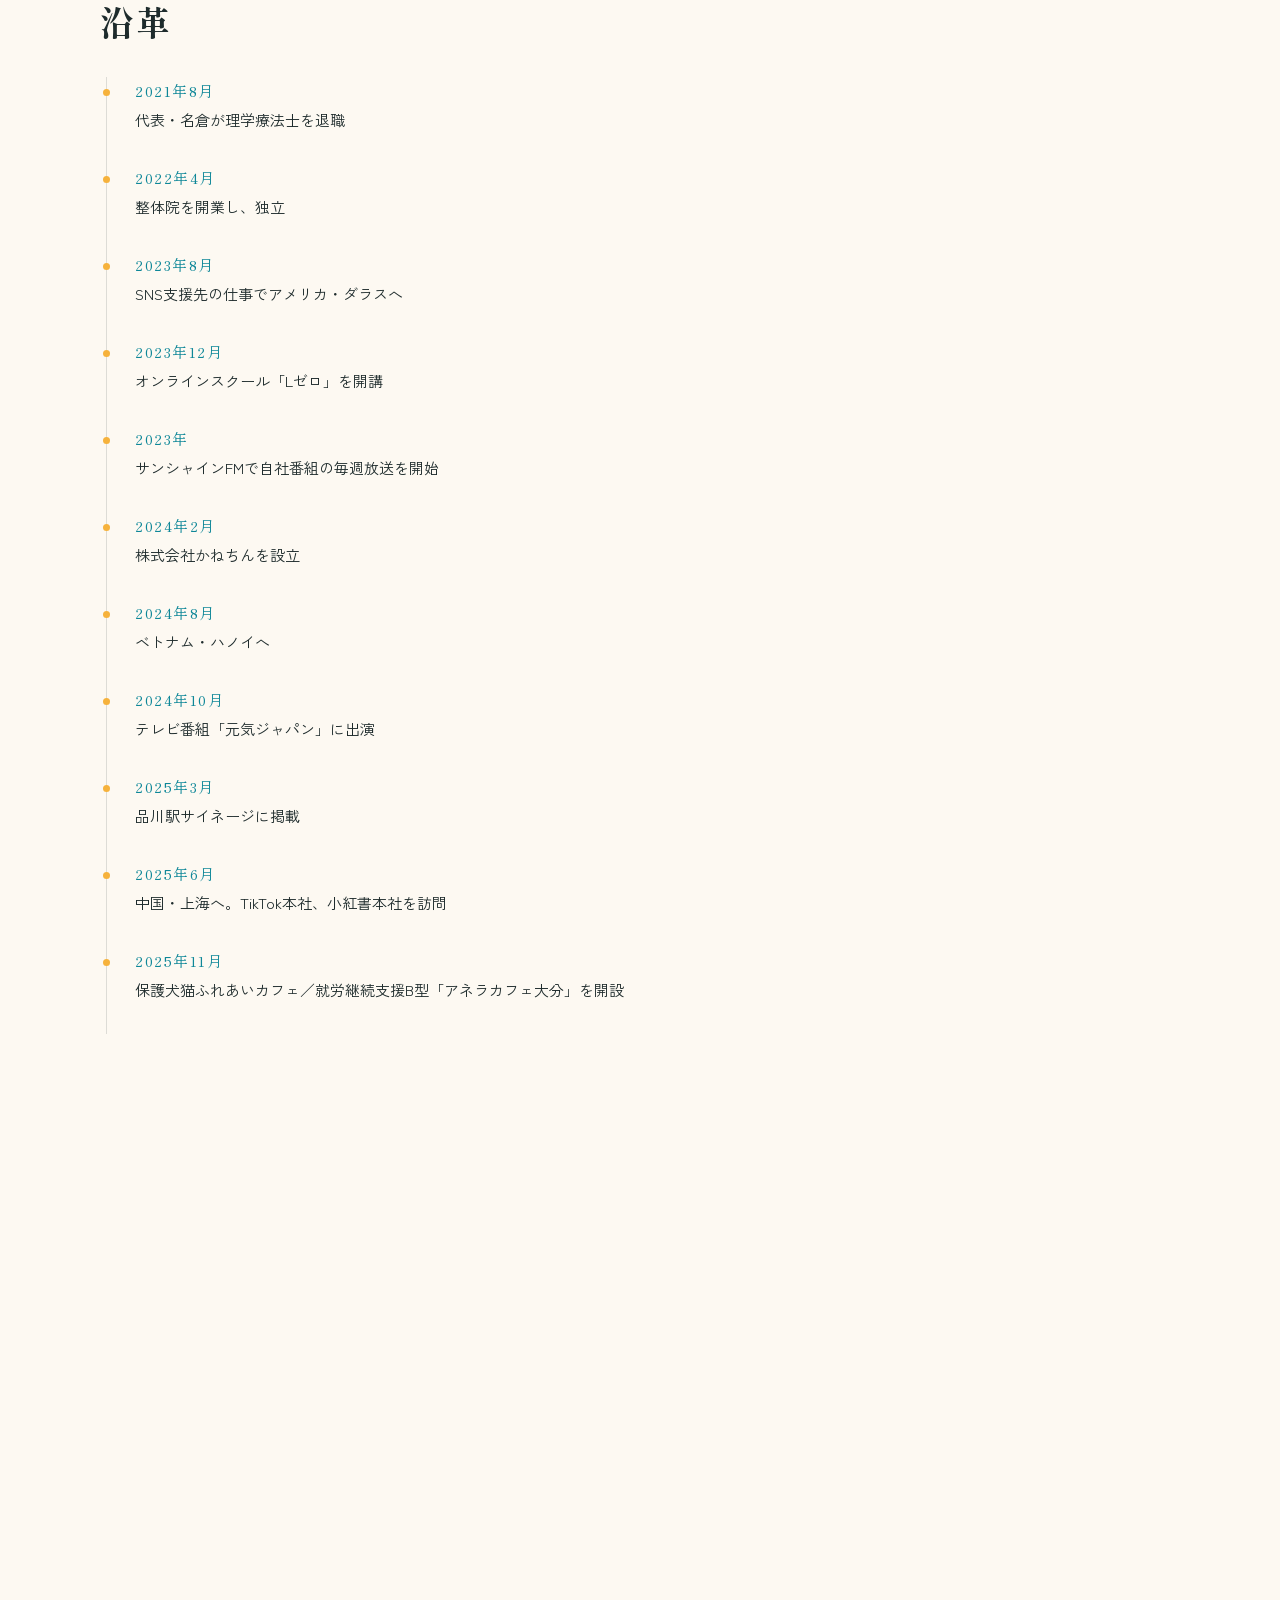
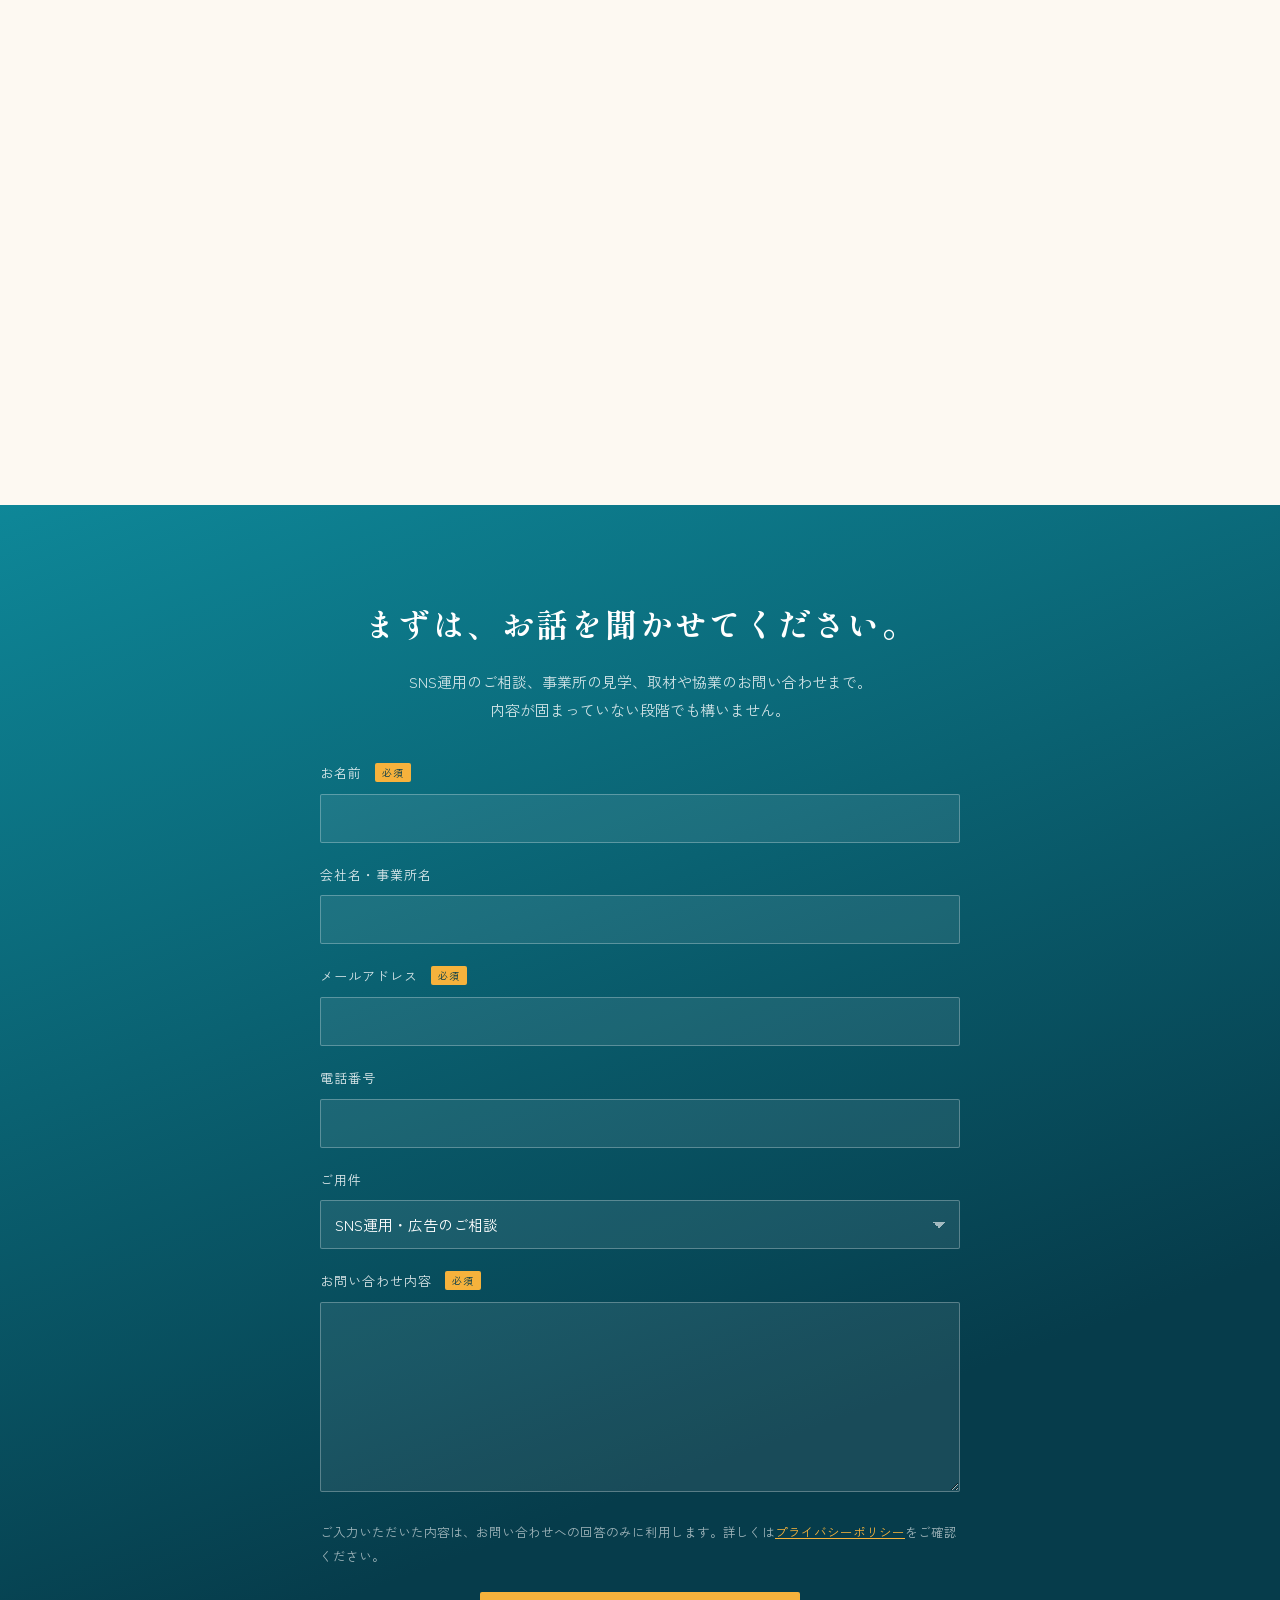
==== commit 0ada2b20: "メディア・社会活動：ひなた暮らしの資料の金額にモザイク、みや恋セミナーの写真を追加 Co-Authored-By: Claude Opus 5.5 <noreply@anthropic.com>" ====
--- a/index.html
+++ b/index.html
@@ -501,12 +501,20 @@
         <figcaption>アネラカフェ大分（大分県大分市）</figcaption>
       </figure>
       <figure>
-        <img src="./img/tour-hinata.jpg" alt="宮崎県ひなた暮らし体験ツアーの告知資料" loading="lazy">
+        <img src="./img/tour-hinata.jpg?v=20260929m" alt="宮崎県ひなた暮らし体験ツアーの告知資料" loading="lazy">
         <figcaption>行政案件：ひなた暮らし体験ツアー 監修</figcaption>
       </figure>
       <figure>
         <img src="./img/tour-staff.jpg" alt="ひなた暮らし体験ツアー当日のスタッフ証" loading="lazy">
         <figcaption>ツアー当日の案内役</figcaption>
+      </figure>
+      <figure>
+        <img src="./img/miyakoi-flyer.jpg" alt="宮崎市 婚活事業「みや恋」ライフデザインセミナーのチラシ" loading="lazy">
+        <figcaption>宮崎市「みや恋」ライフデザインセミナーに登壇</figcaption>
+      </figure>
+      <figure>
+        <img src="./img/miyakoi-venue.jpg" alt="みや恋セミナーの会場（宮崎観光ホテル）" loading="lazy">
+        <figcaption>セミナー会場（宮崎観光ホテル）</figcaption>
       </figure>
       <figure>
         <img src="./img/kanko-nobeoka.jpg?v=20260826b" alt="延岡観光協会向けに制作した投稿クリエイティブ" loading="lazy">
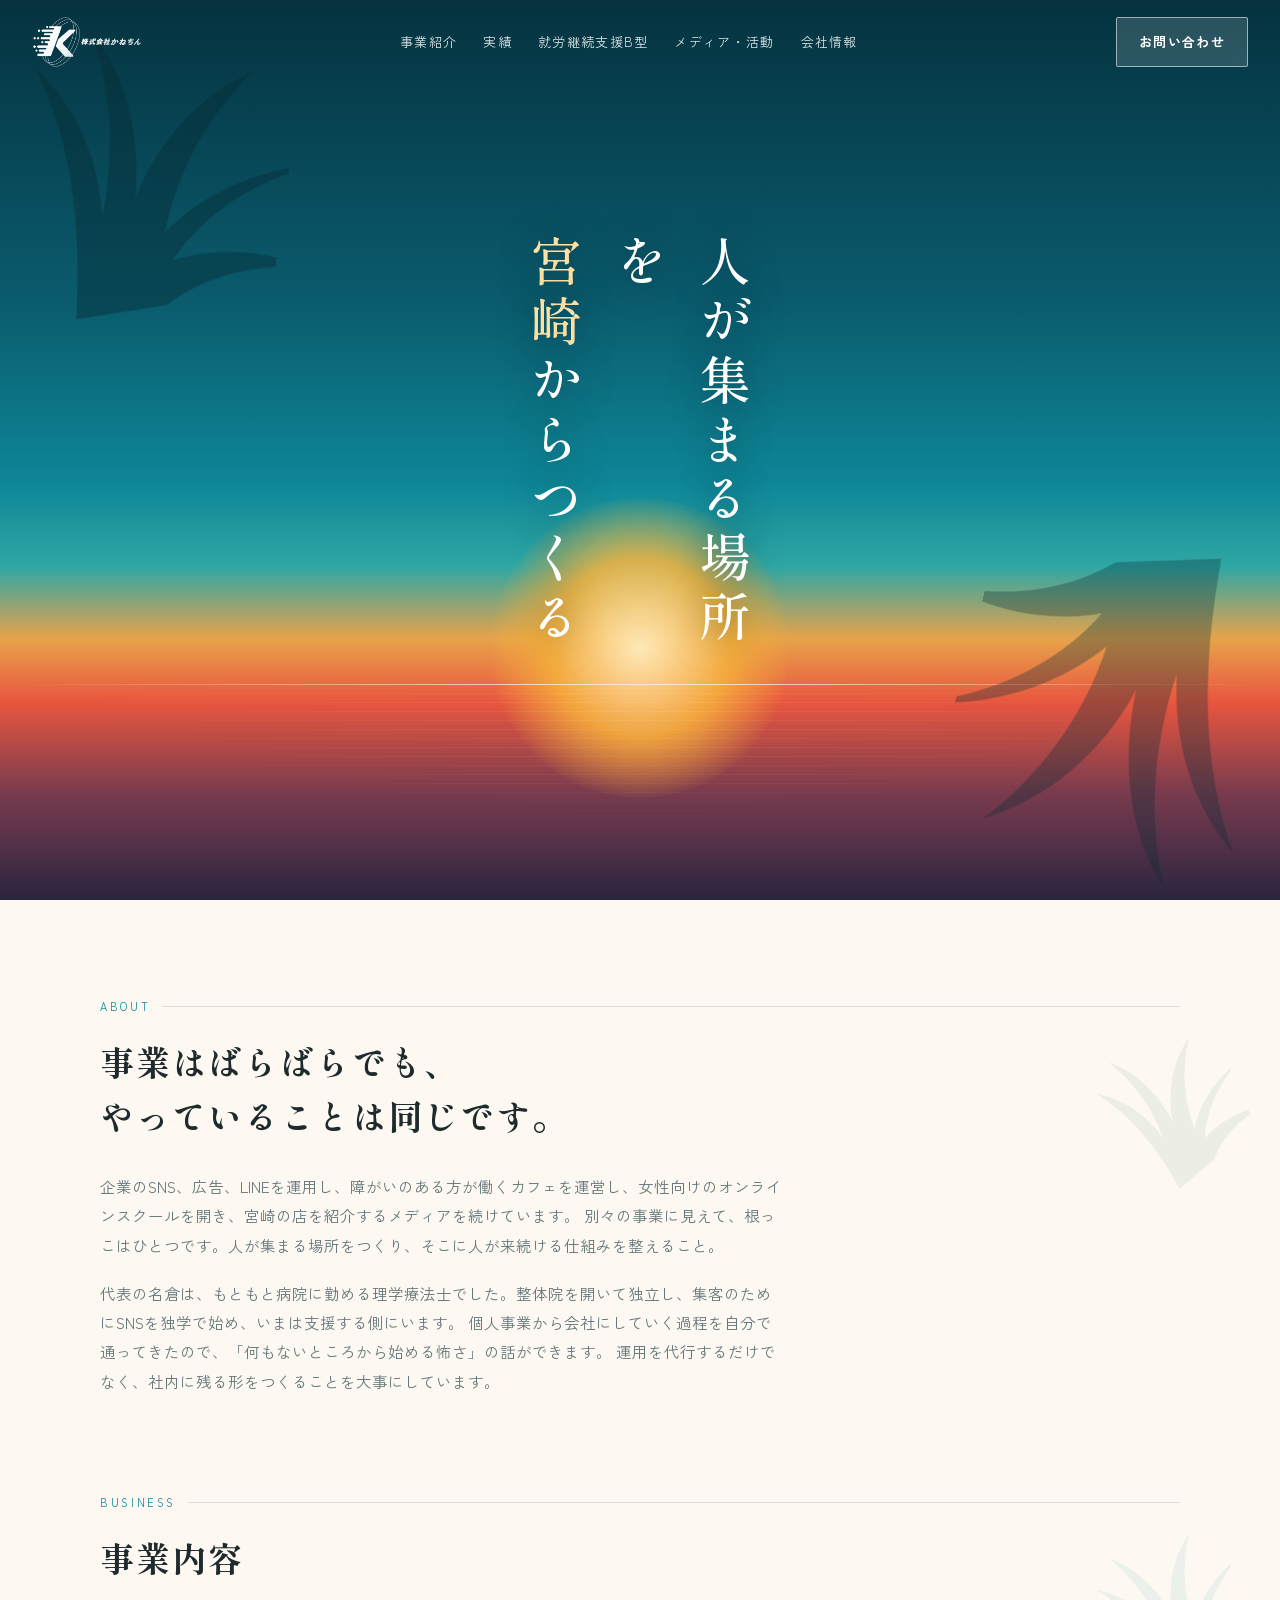
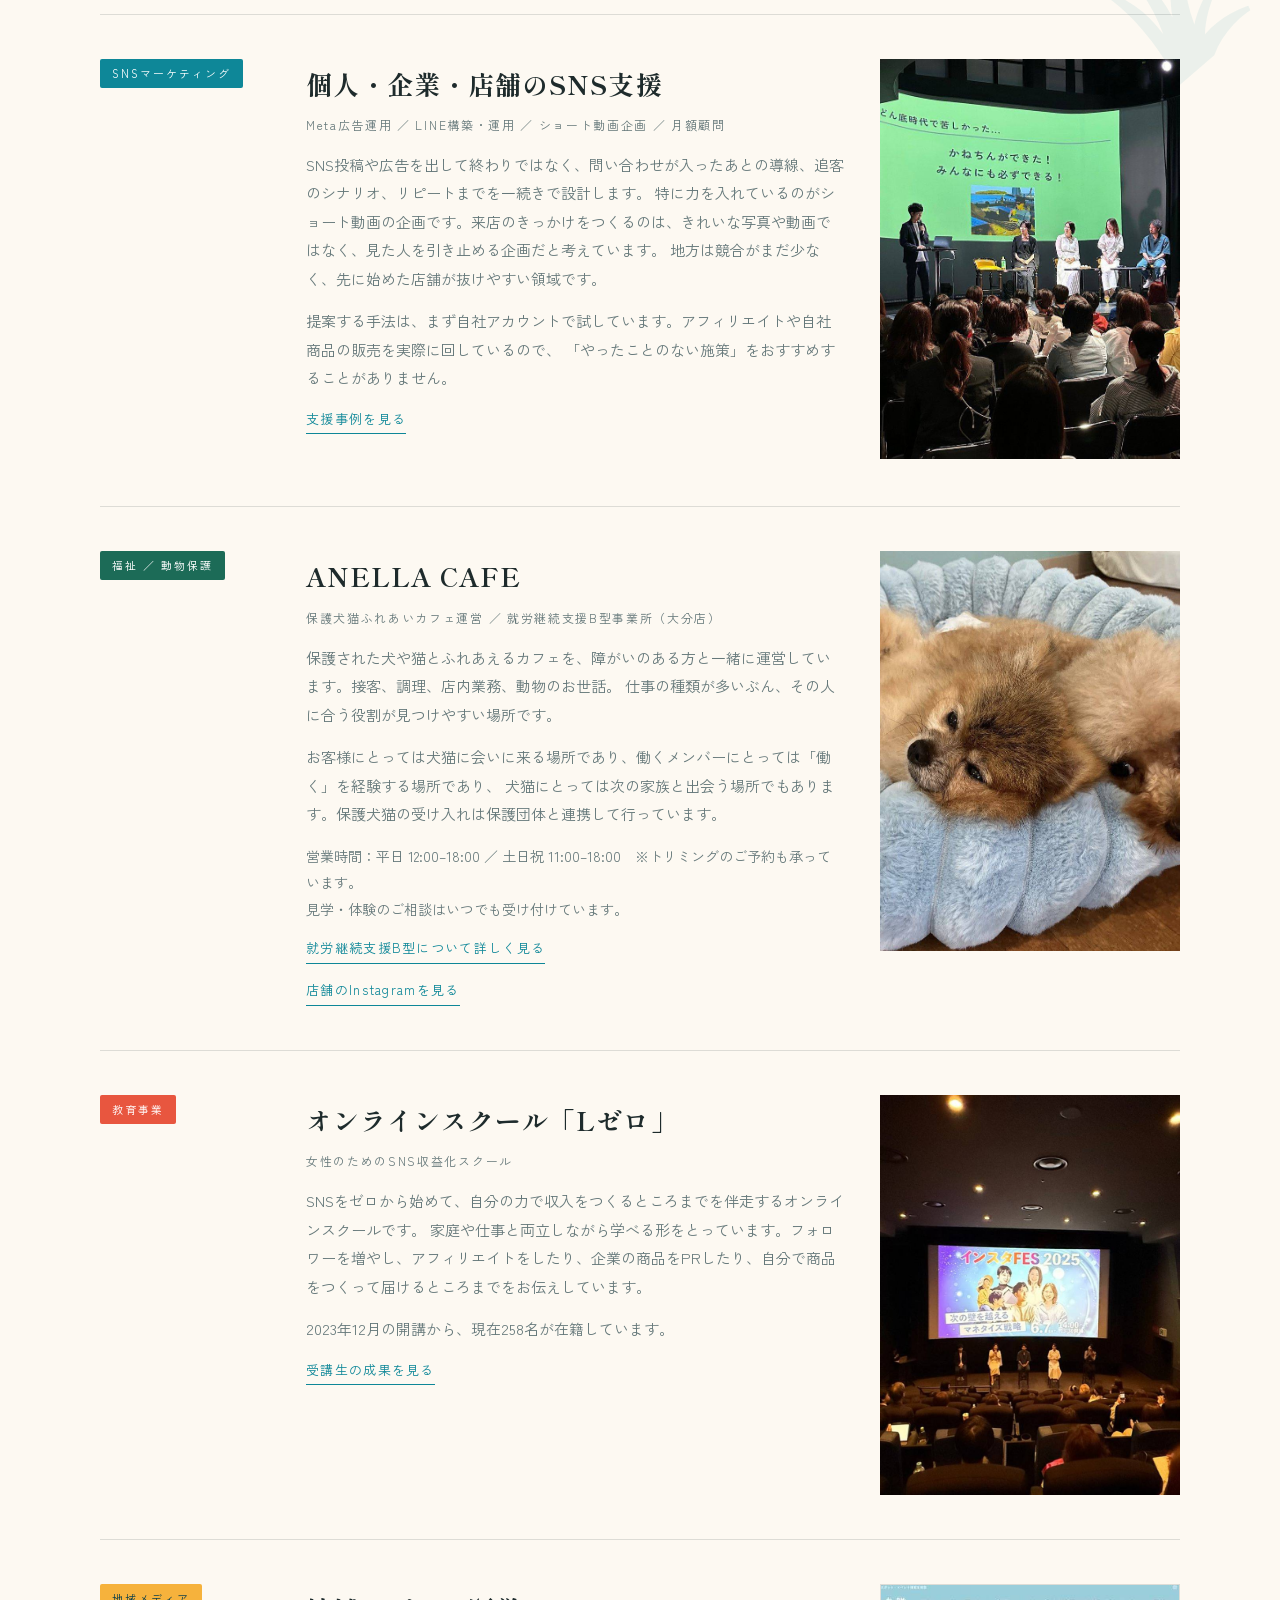
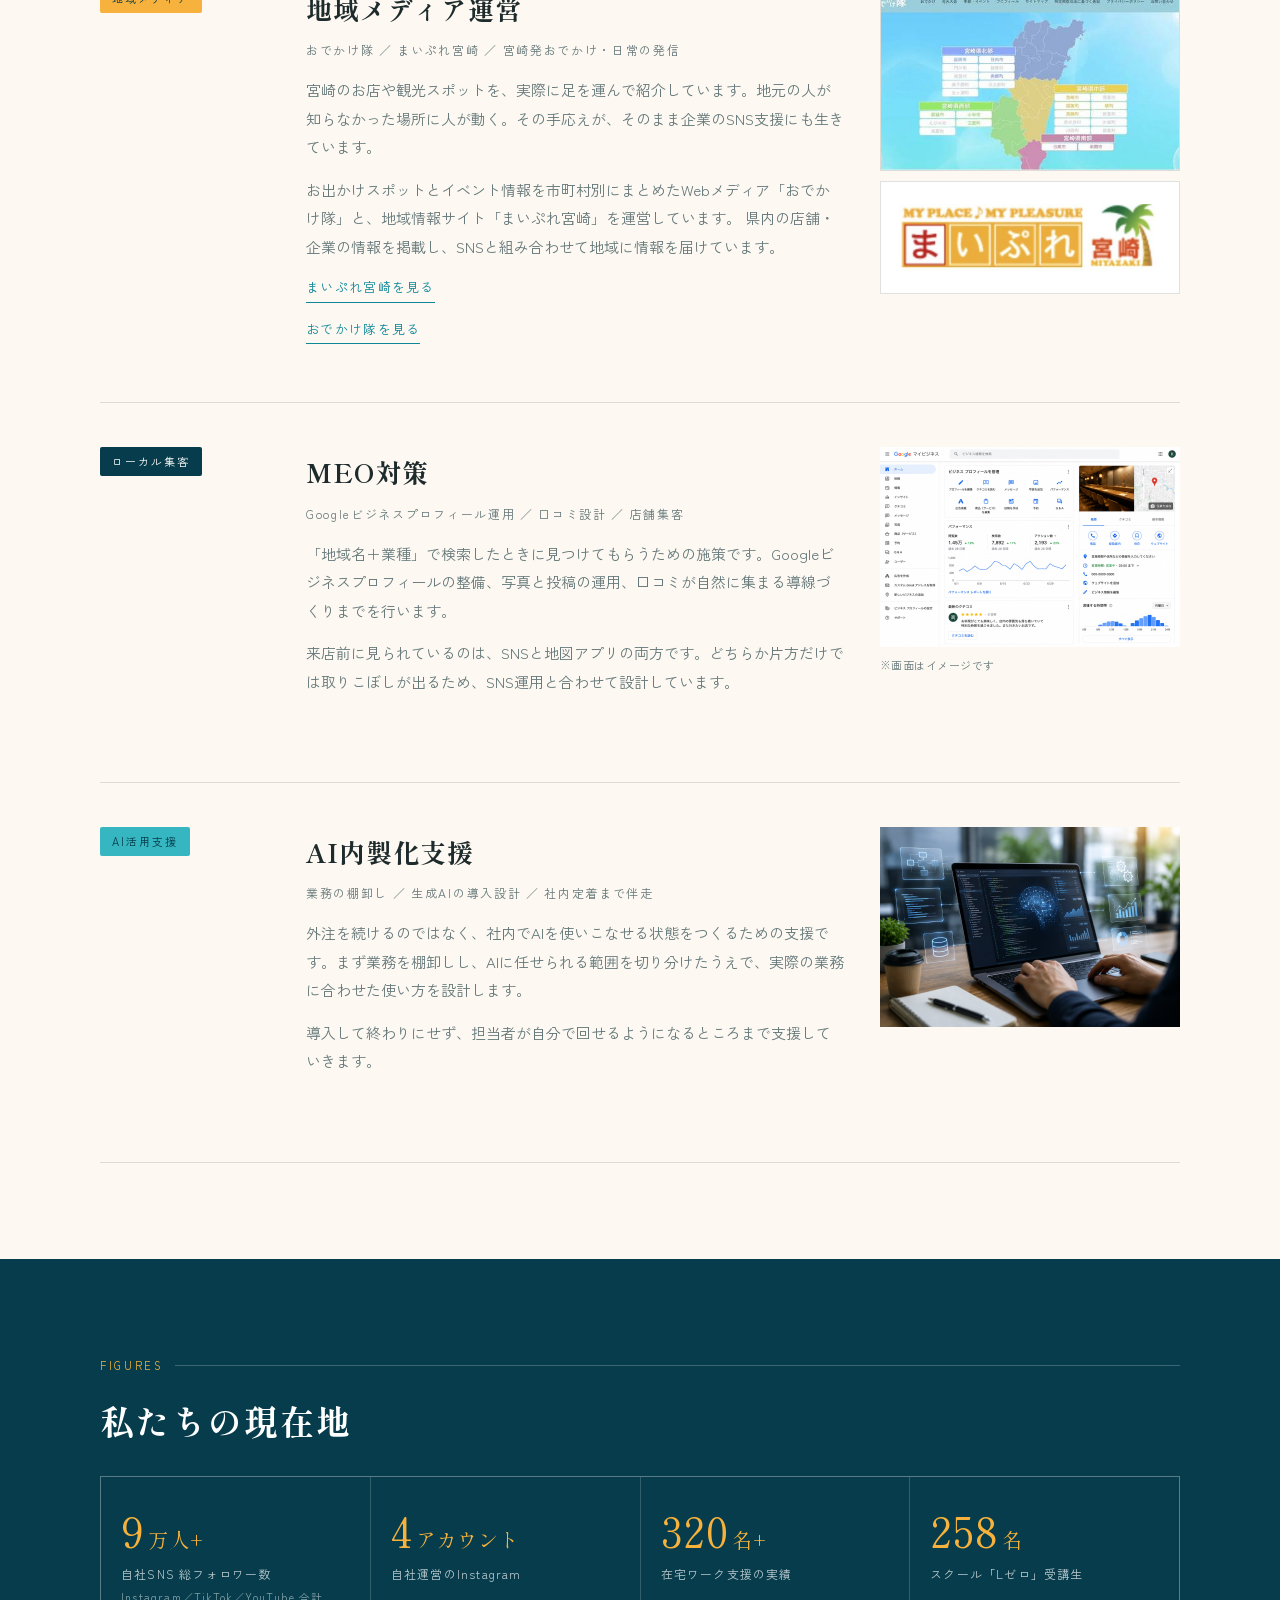
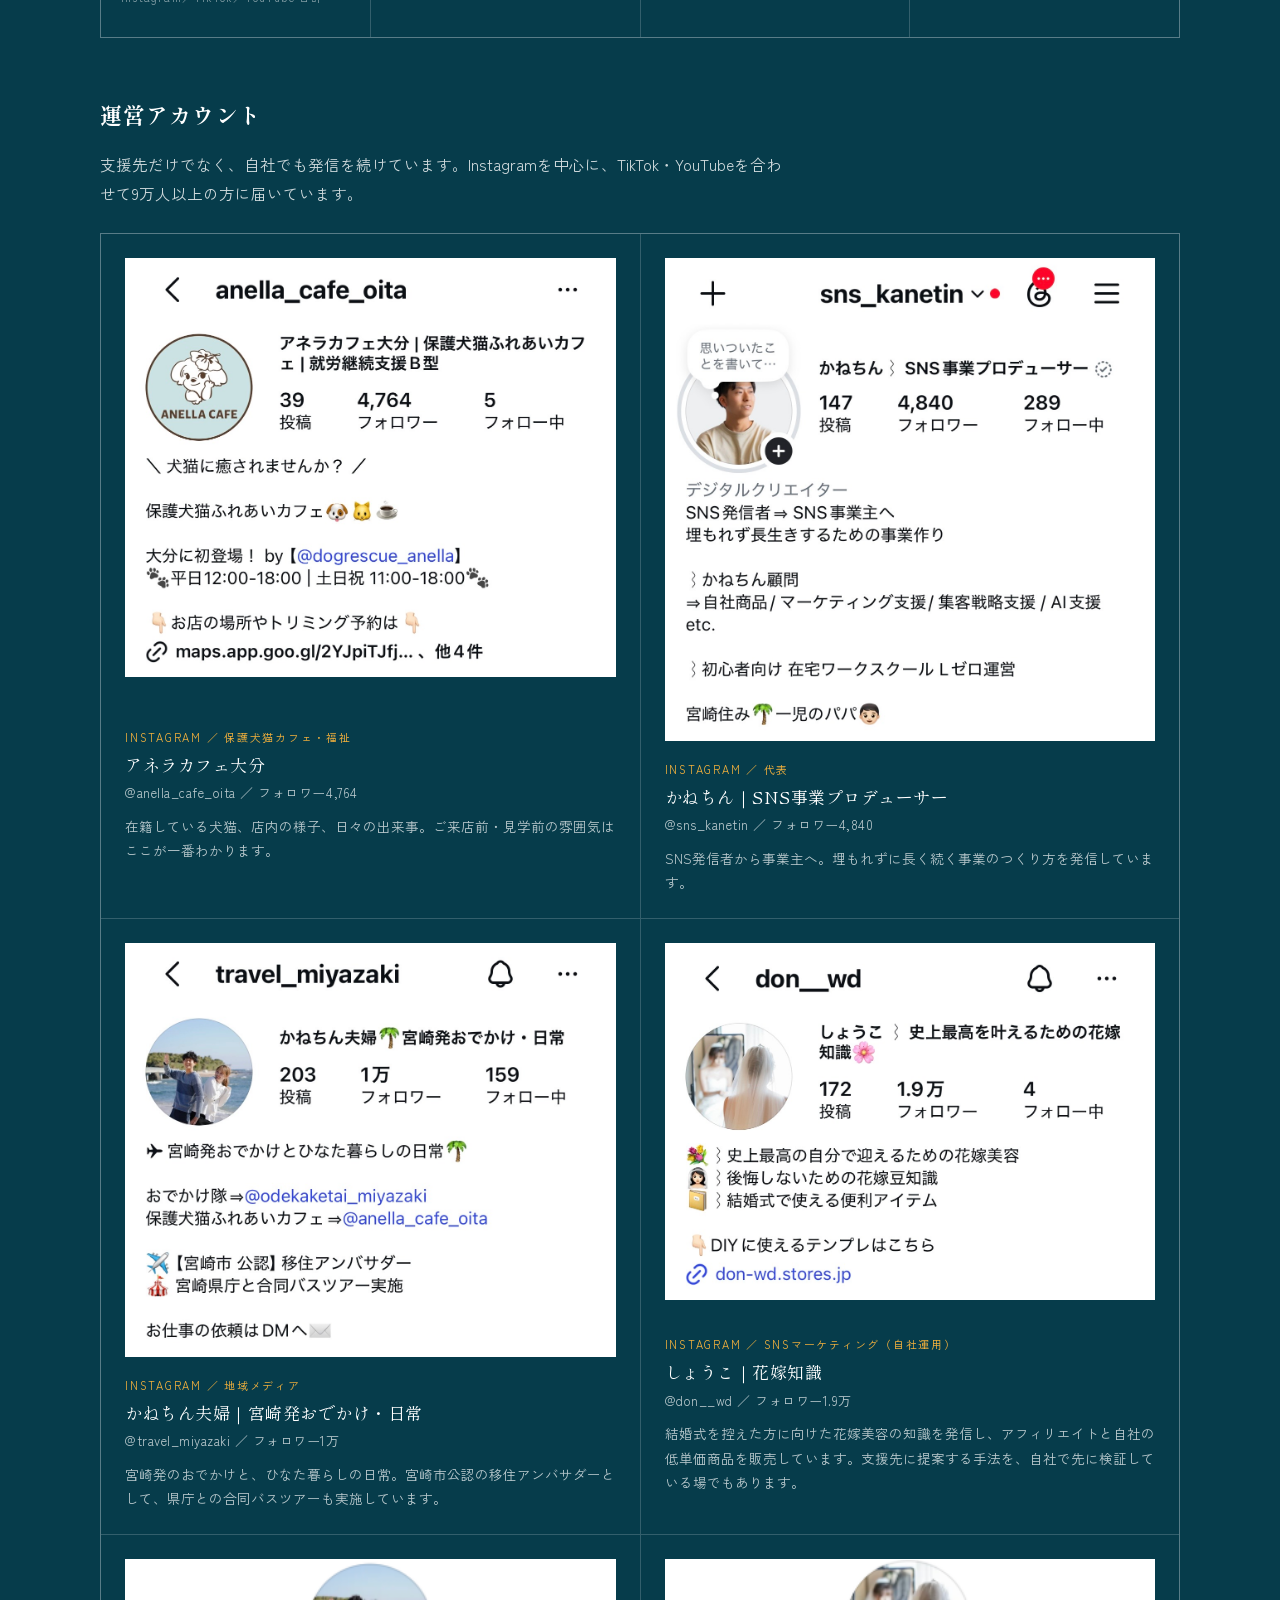
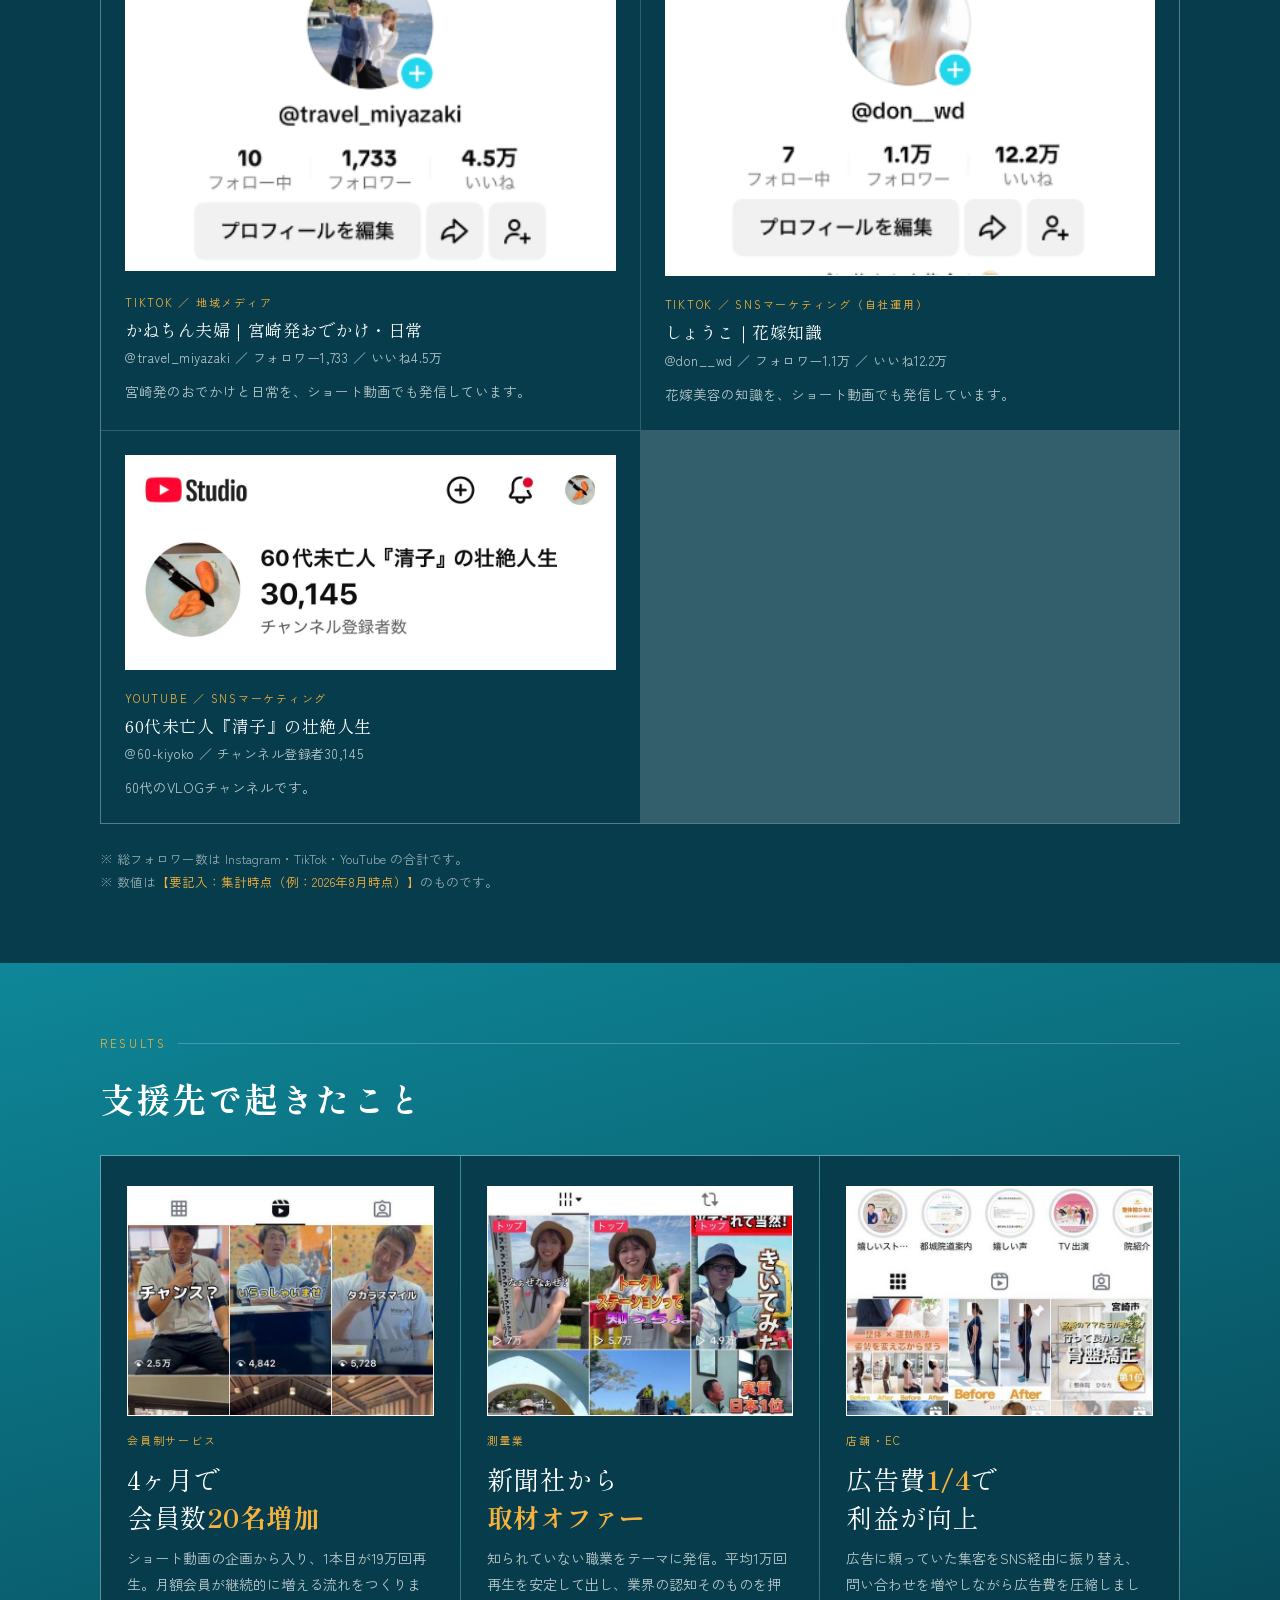
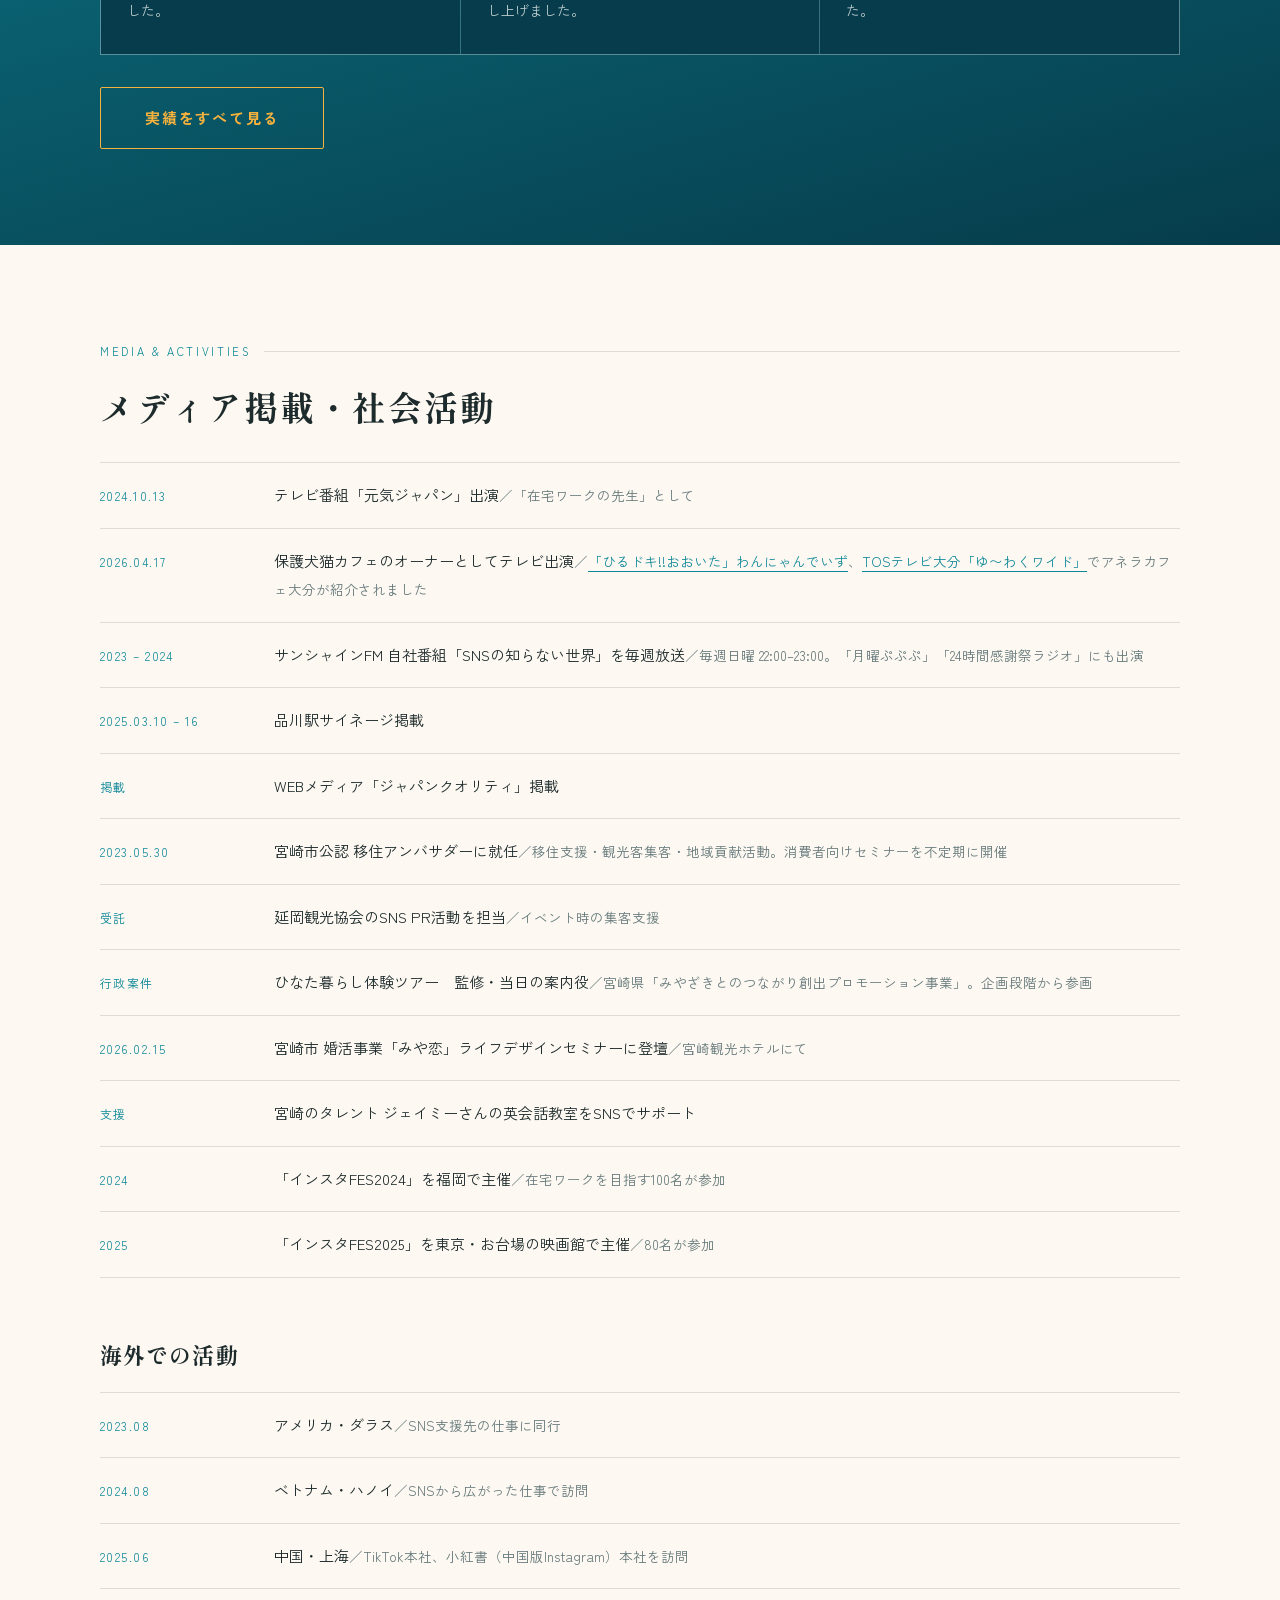
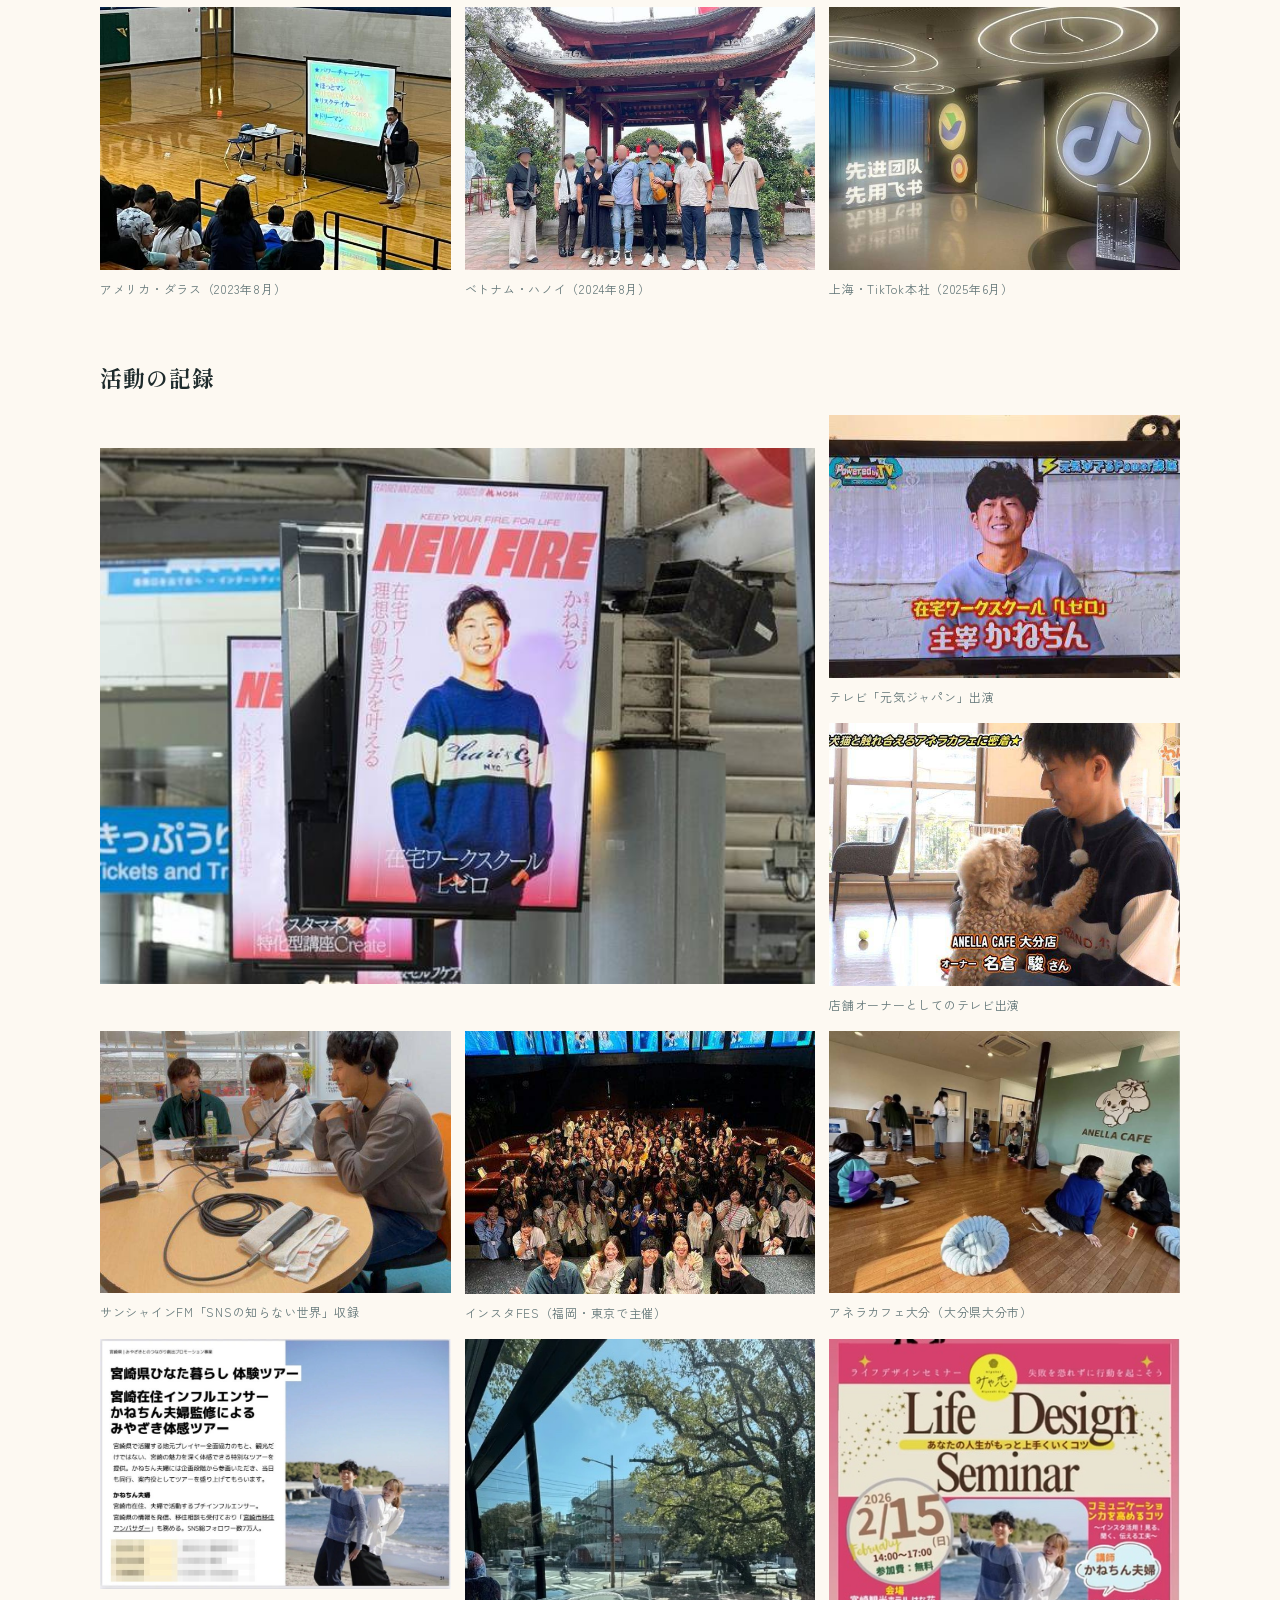
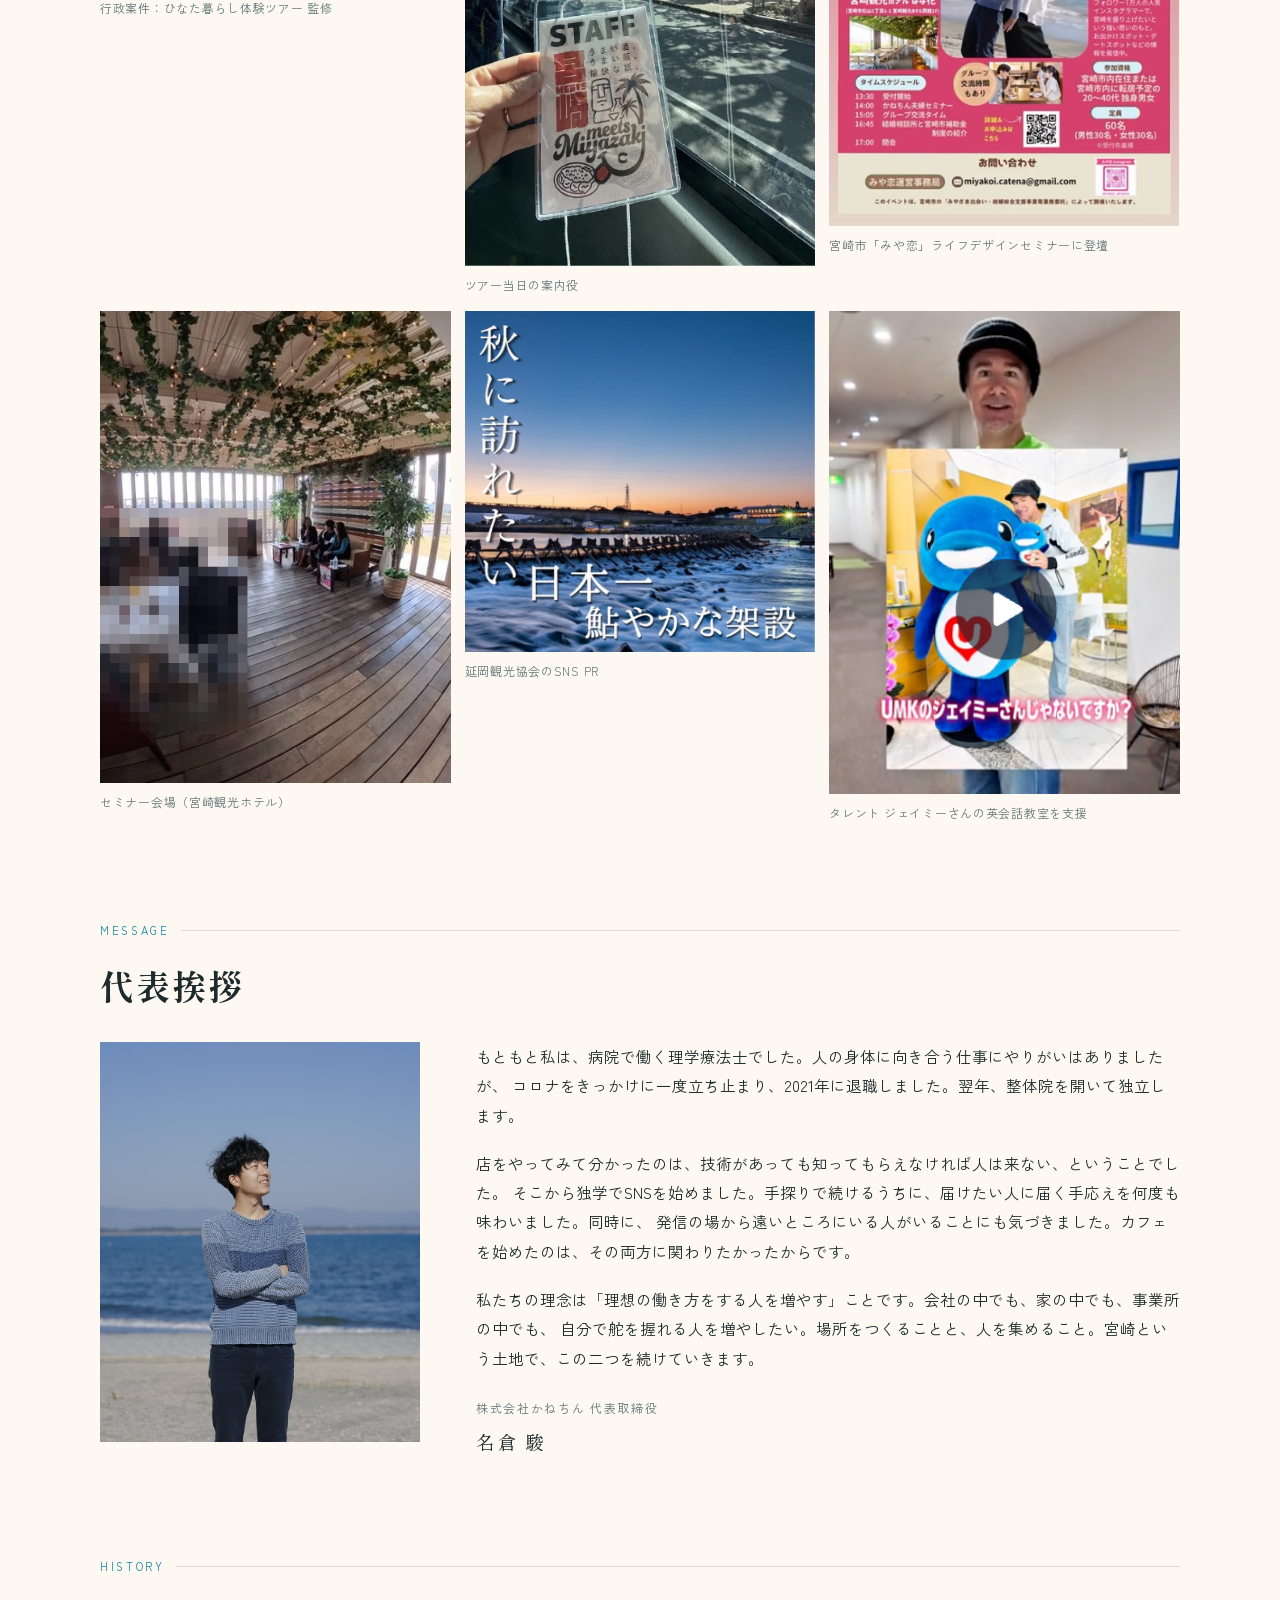
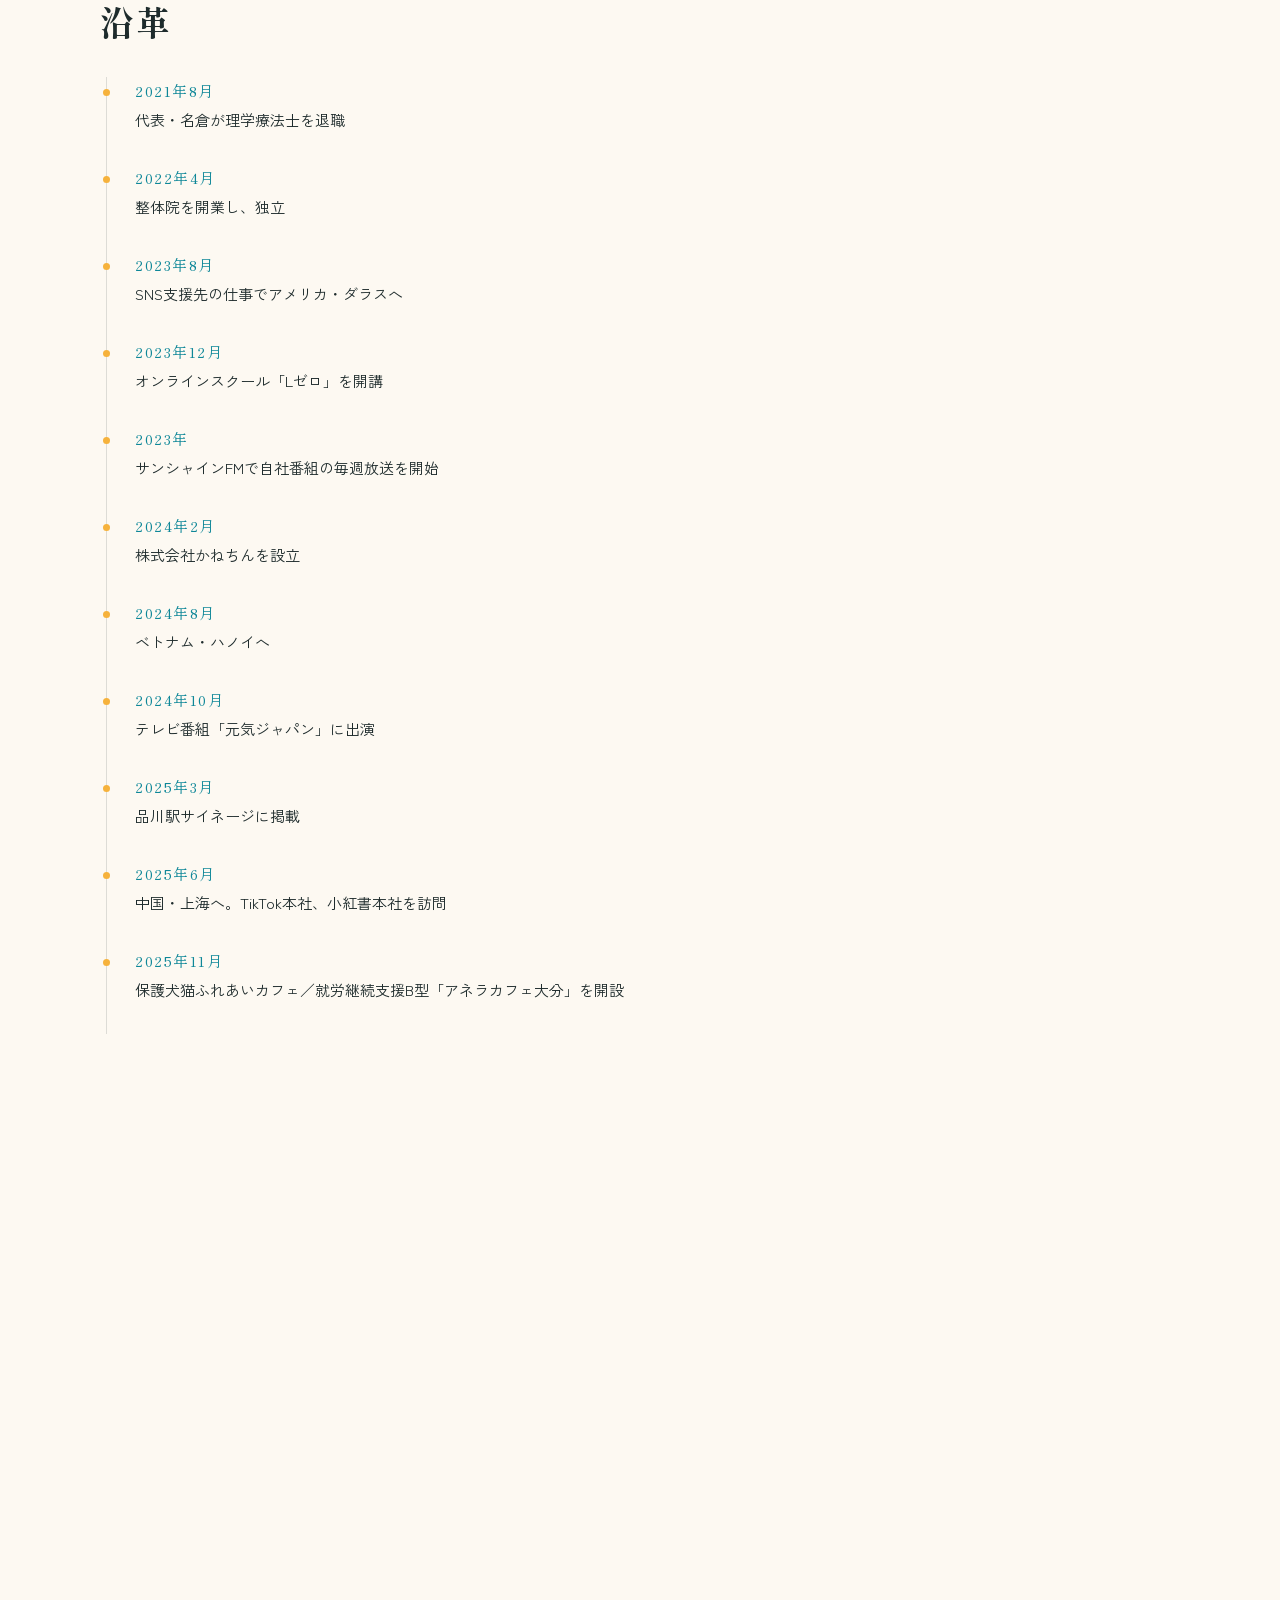
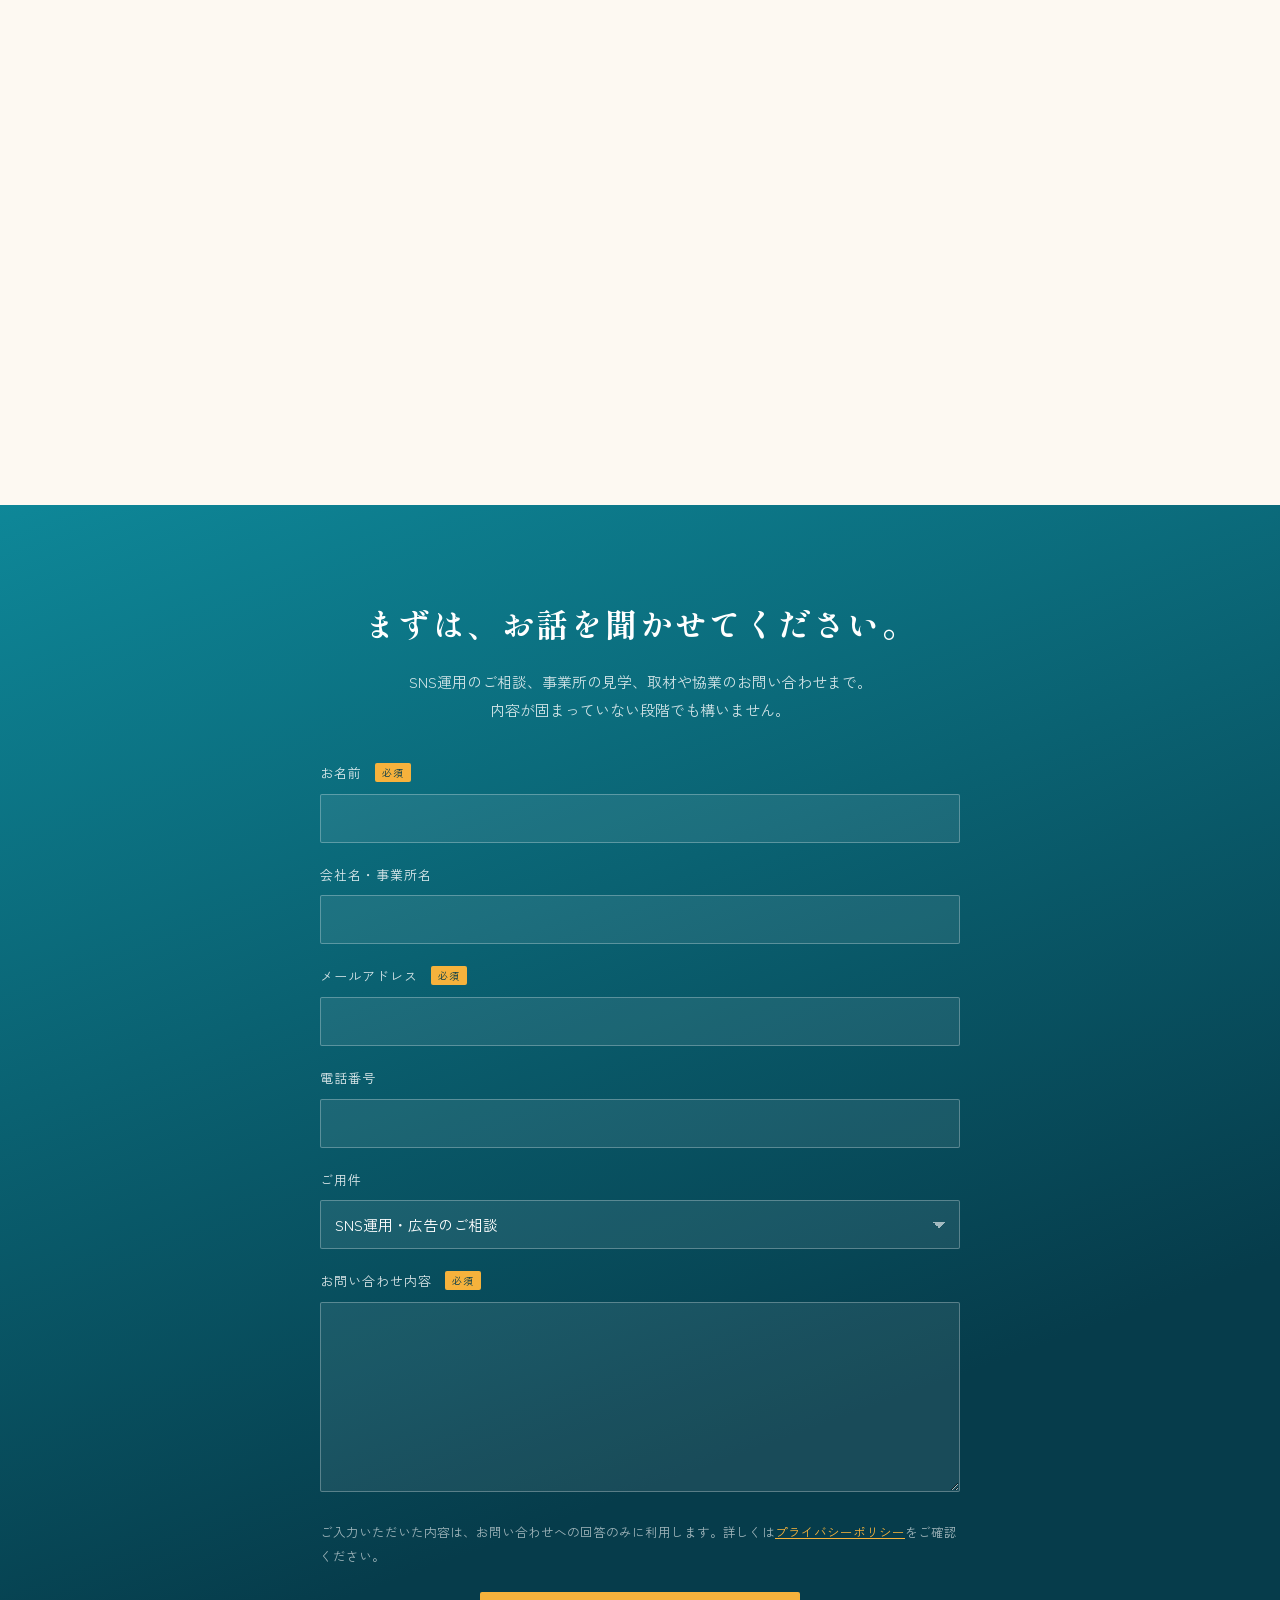
==== commit fd9a004c: "みや恋セミナー会場写真の受講者にモザイク Co-Authored-By: Claude Opus 5.5 <noreply@anthropic.com>" ====
--- a/index.html
+++ b/index.html
@@ -513,7 +513,7 @@
         <figcaption>宮崎市「みや恋」ライフデザインセミナーに登壇</figcaption>
       </figure>
       <figure>
-        <img src="./img/miyakoi-venue.jpg" alt="みや恋セミナーの会場（宮崎観光ホテル）" loading="lazy">
+        <img src="./img/miyakoi-venue.jpg?v=20260929m" alt="みや恋セミナーの会場（宮崎観光ホテル）" loading="lazy">
         <figcaption>セミナー会場（宮崎観光ホテル）</figcaption>
       </figure>
       <figure>
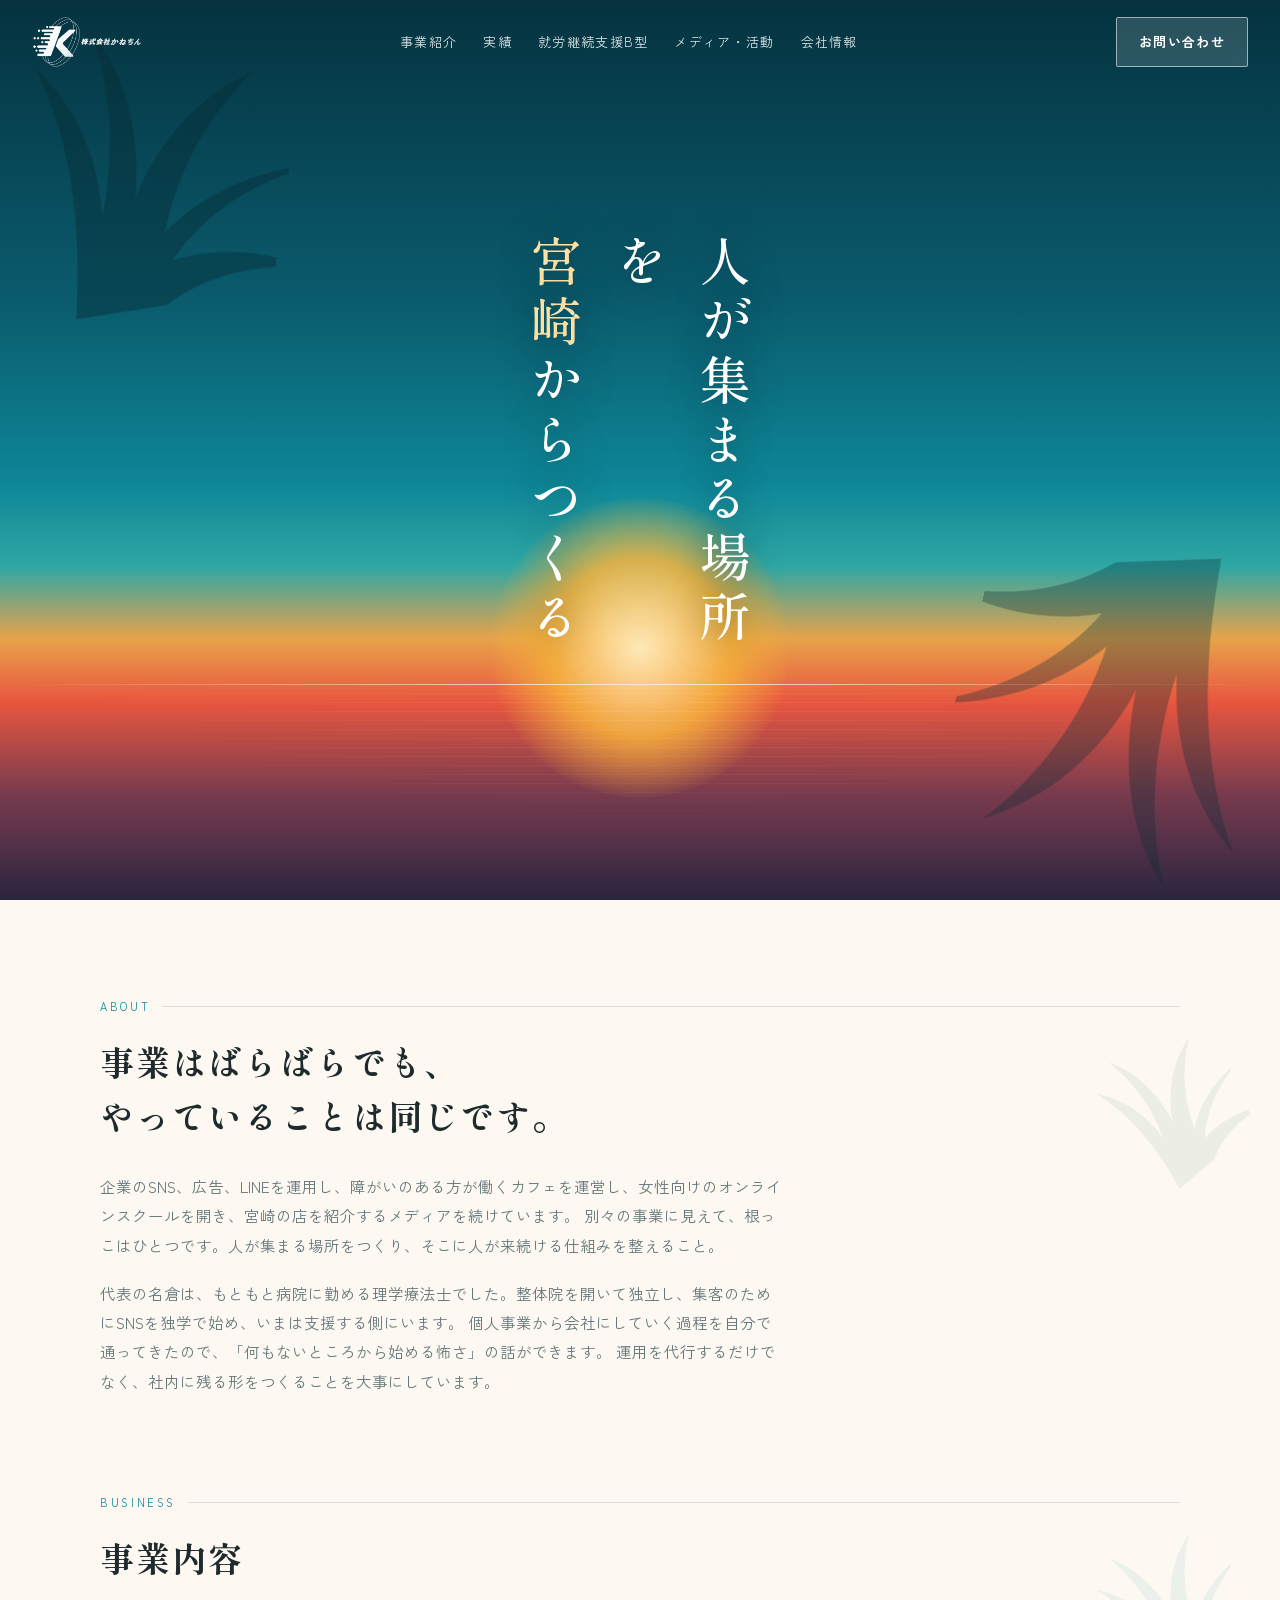
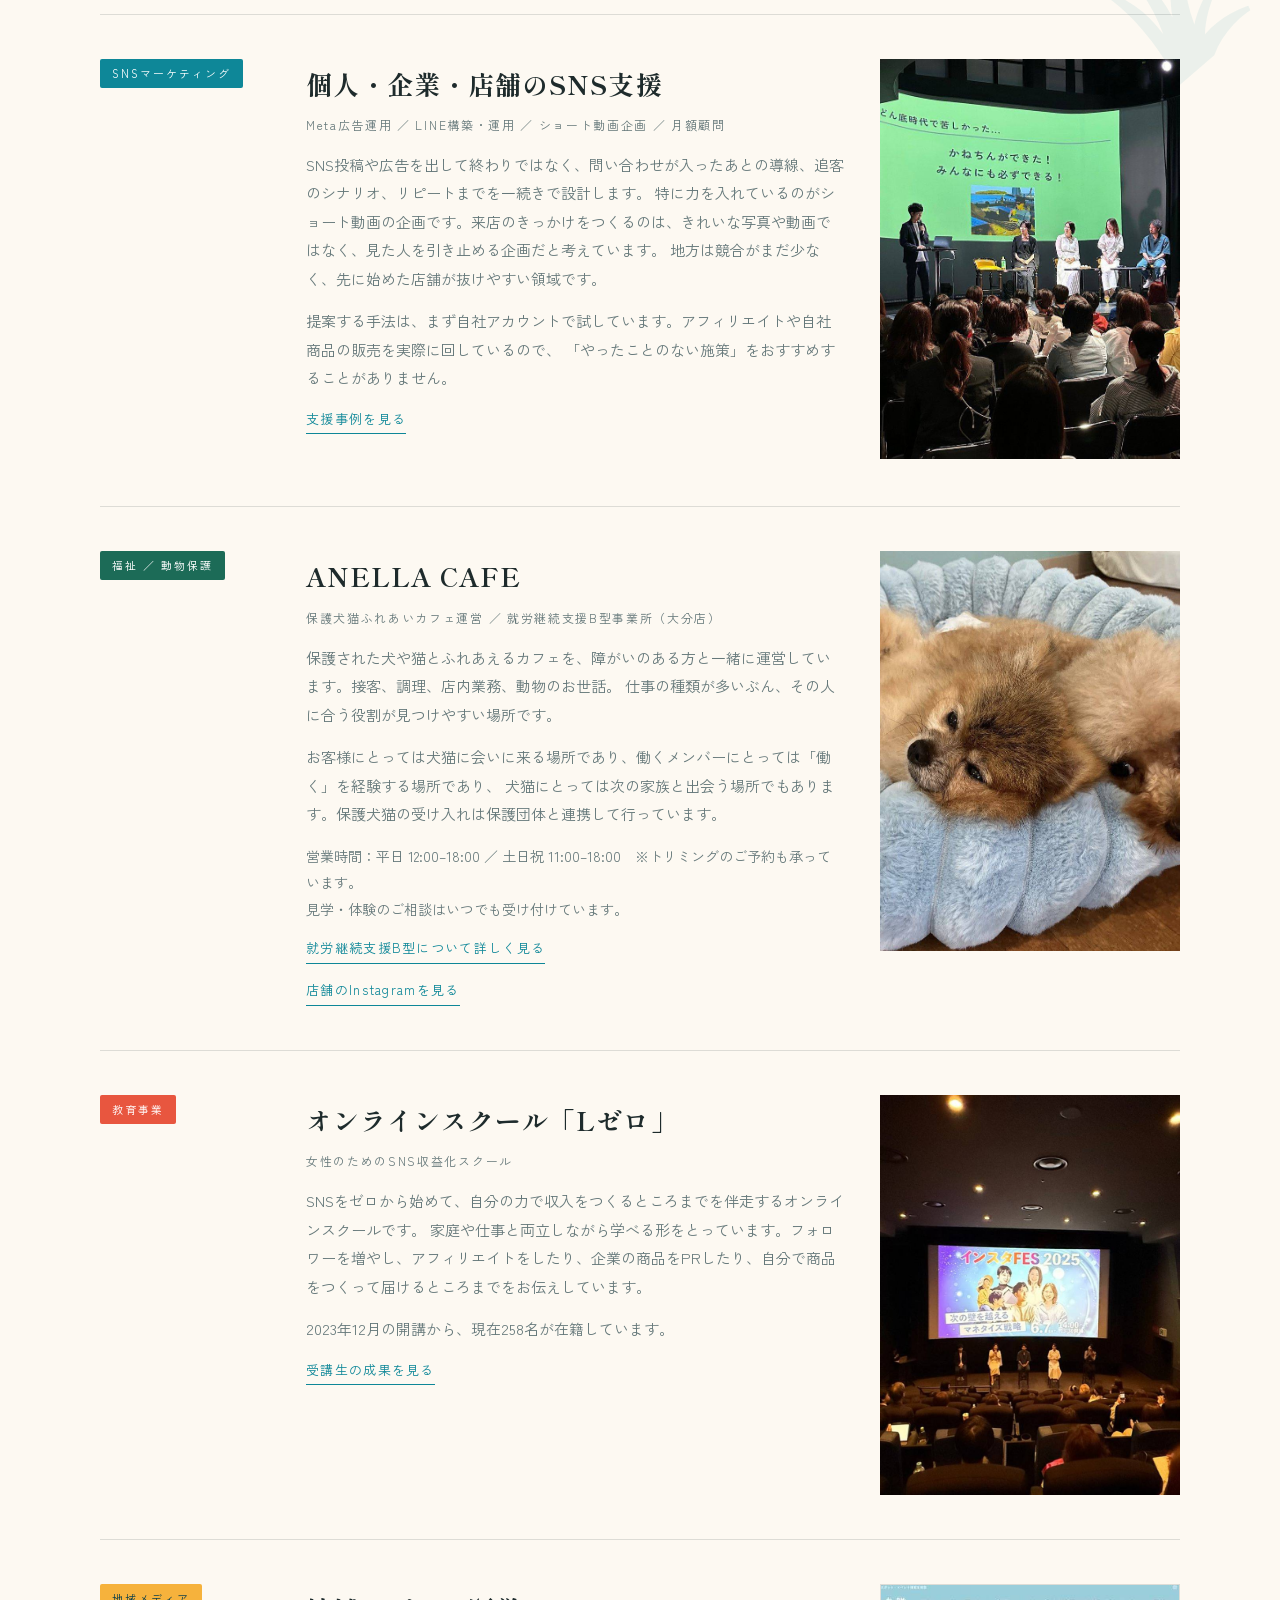
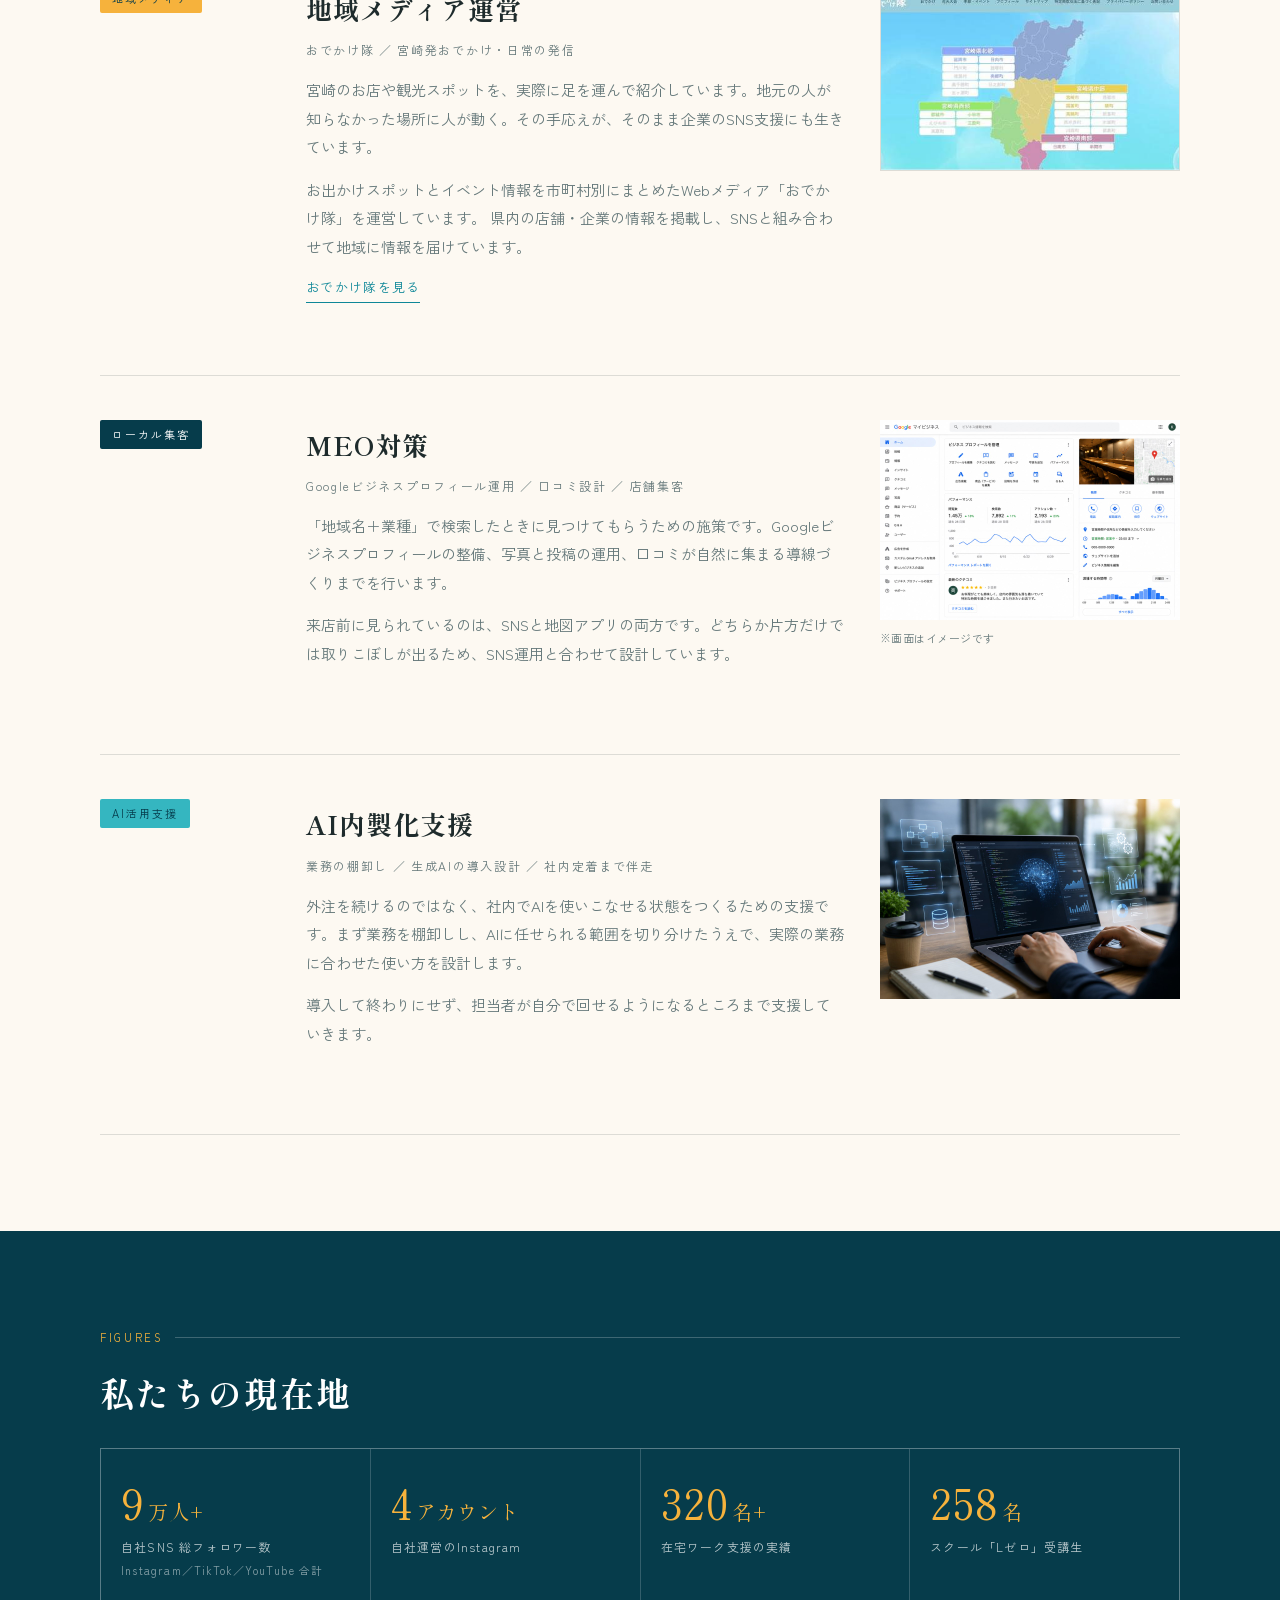
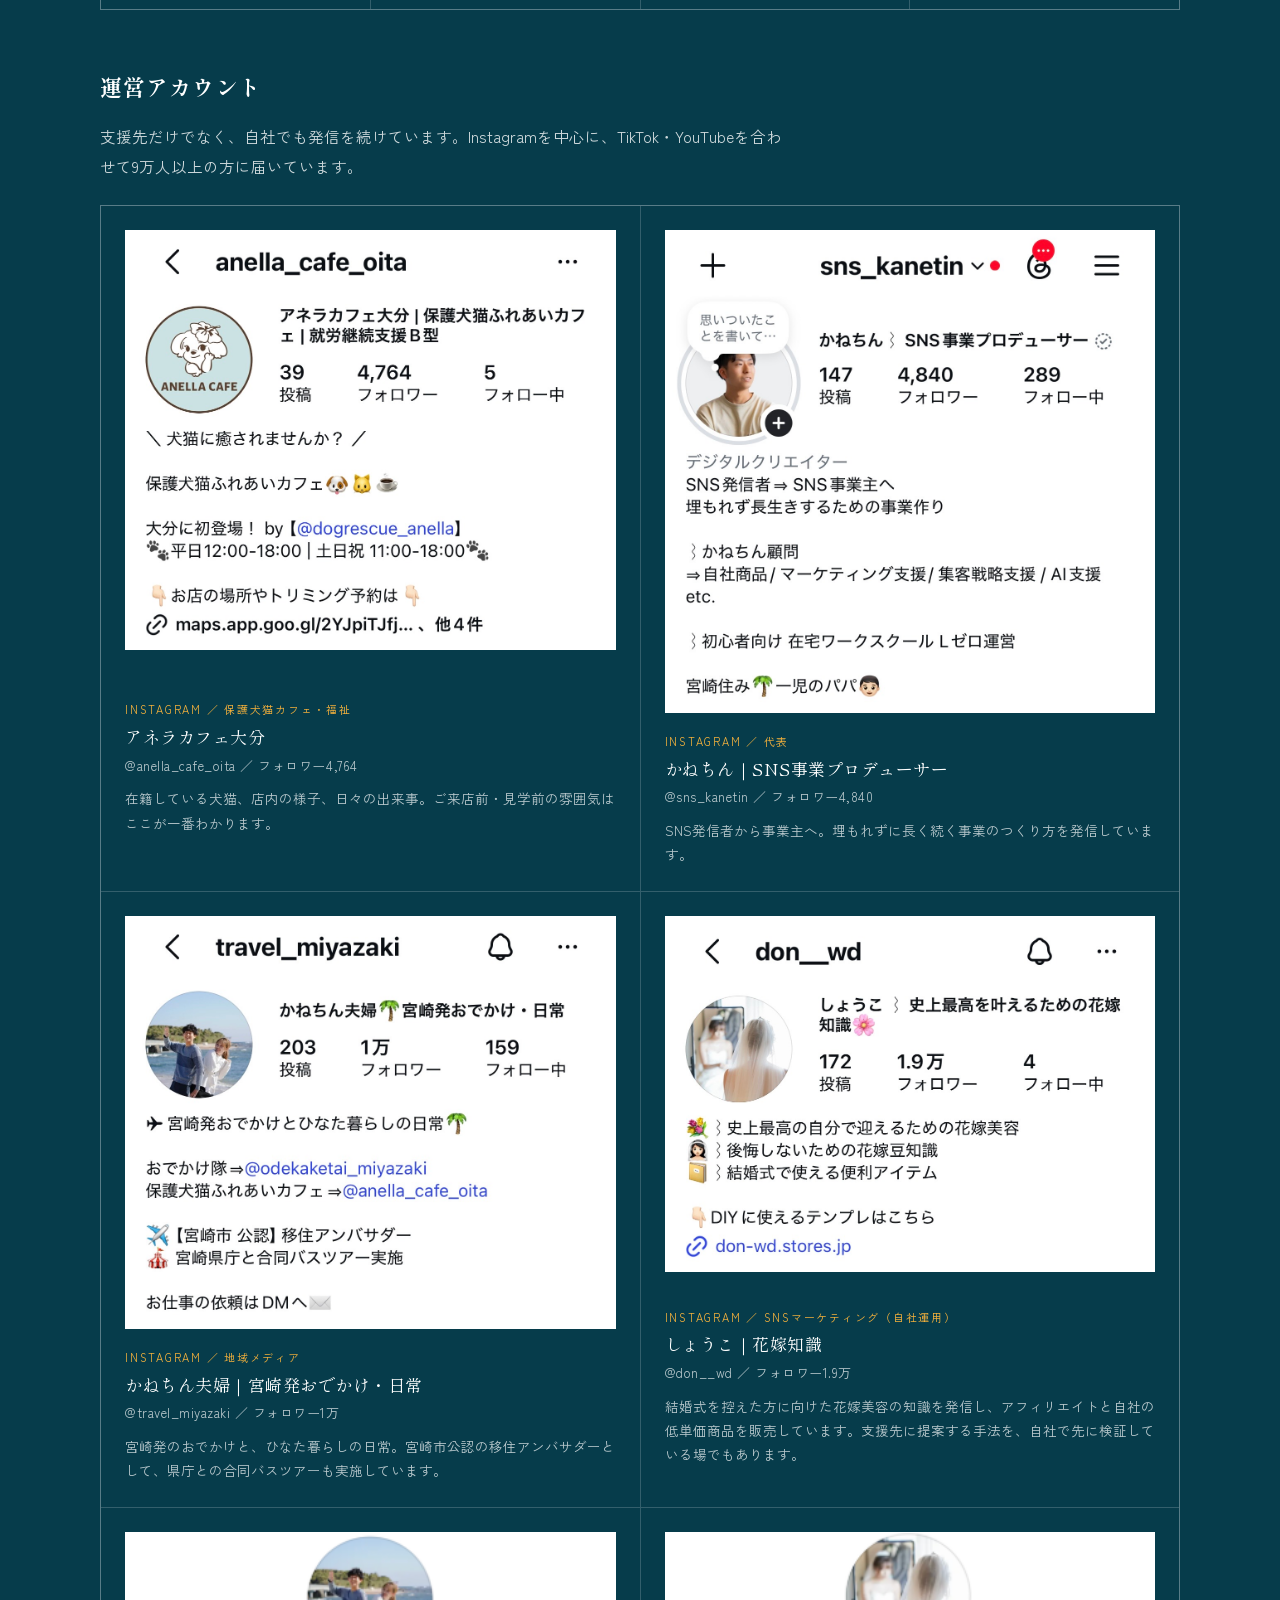
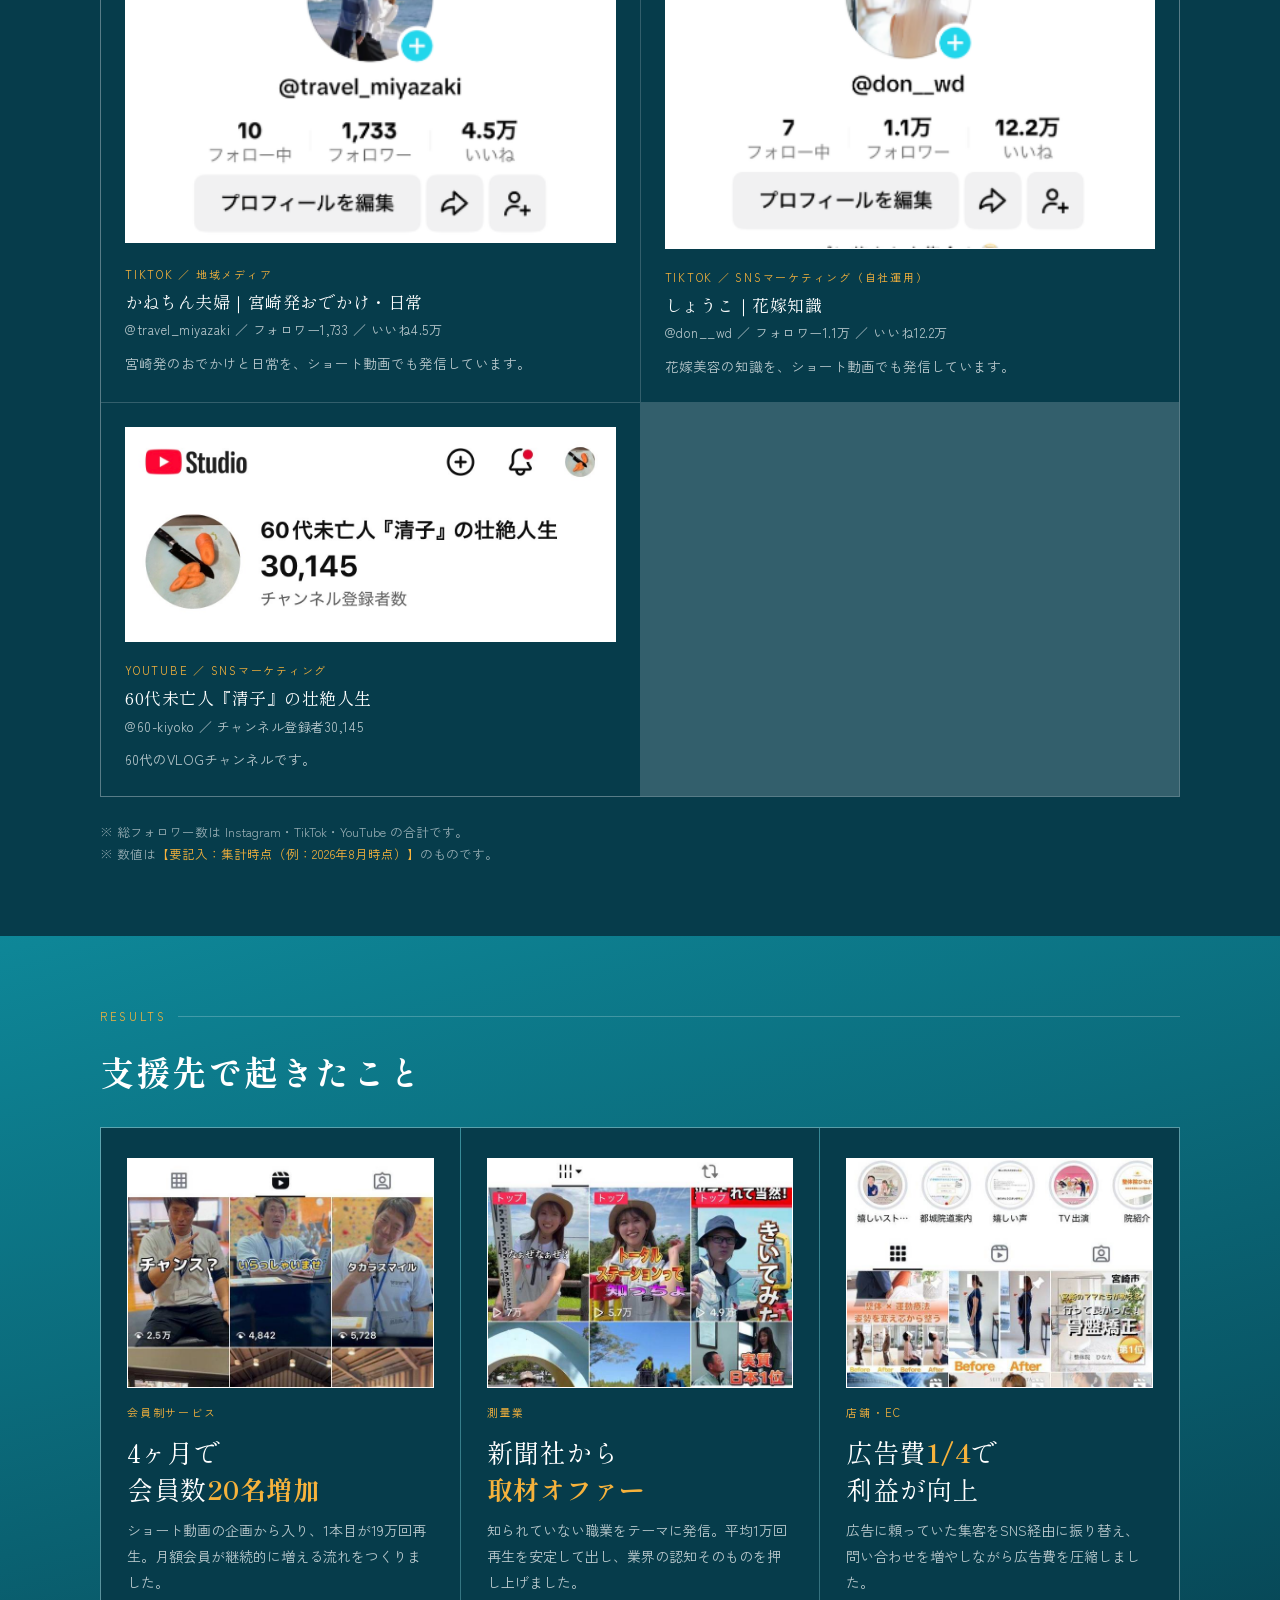
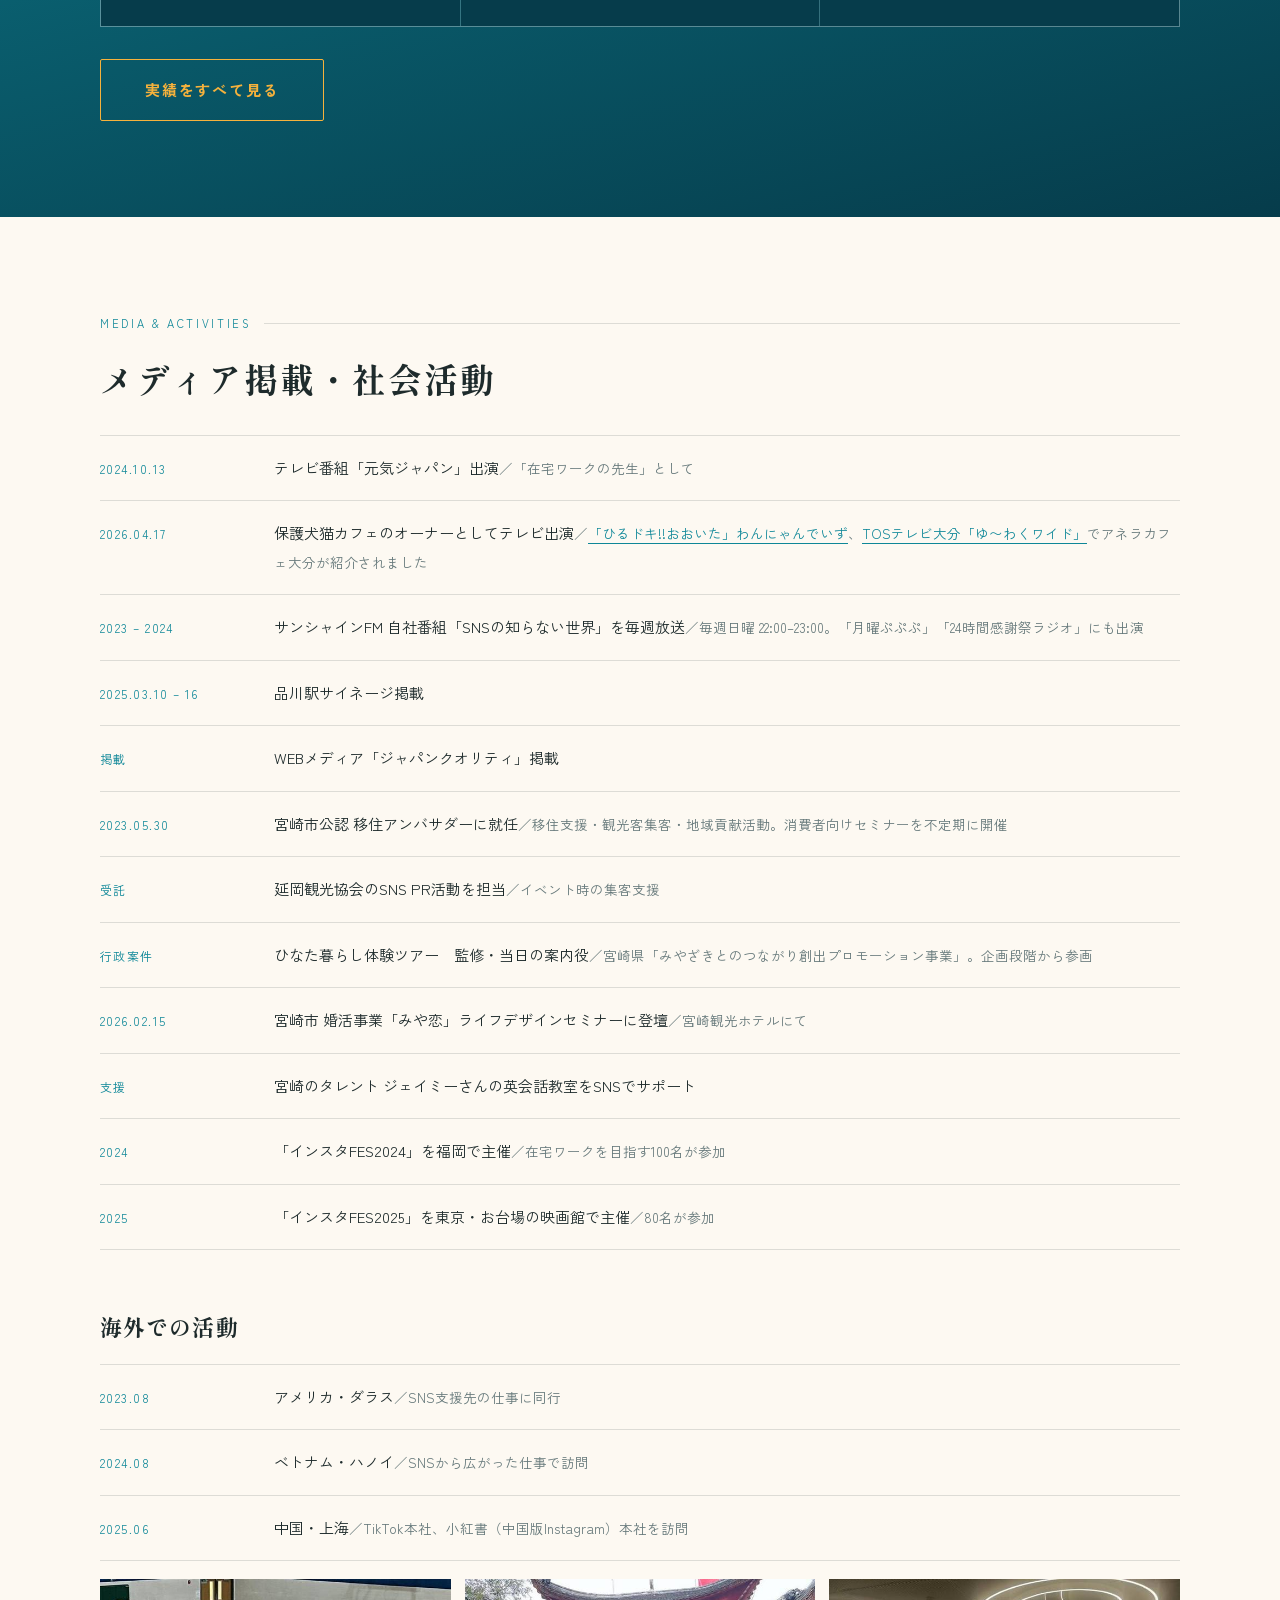
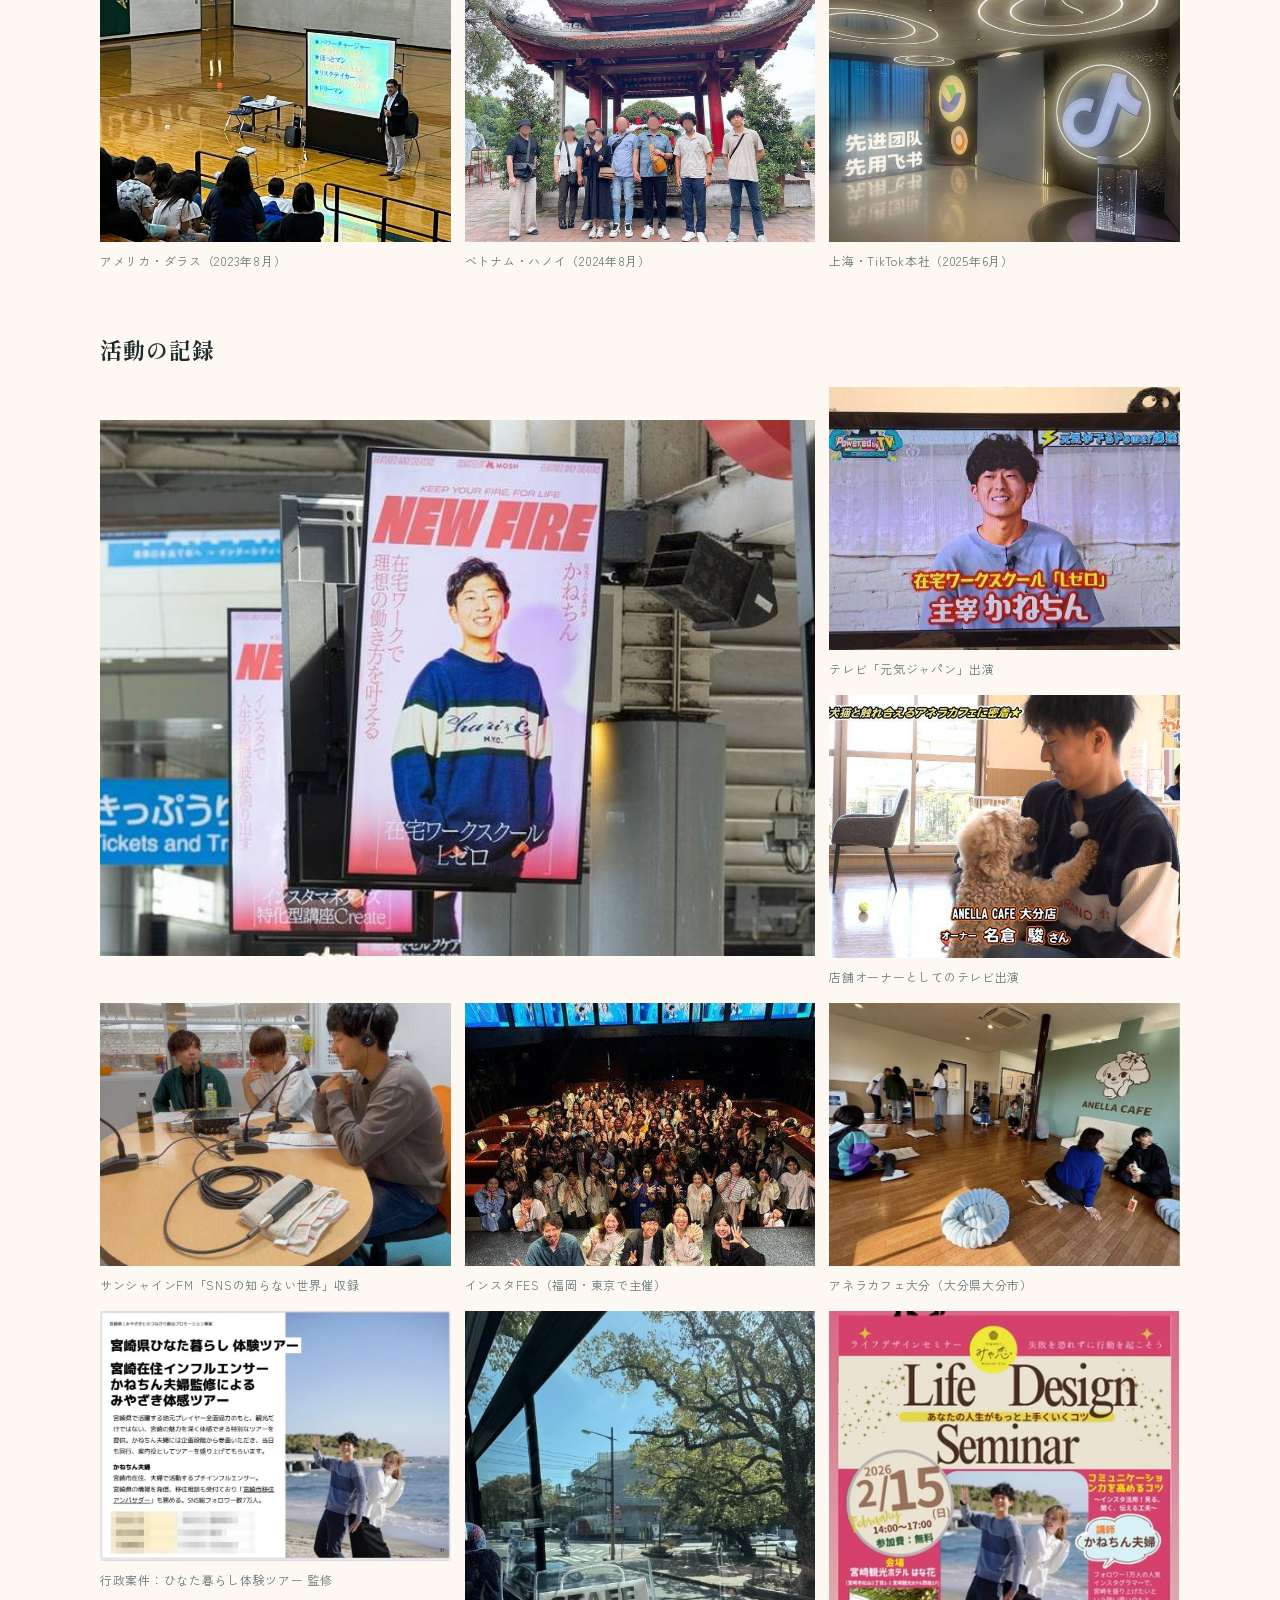
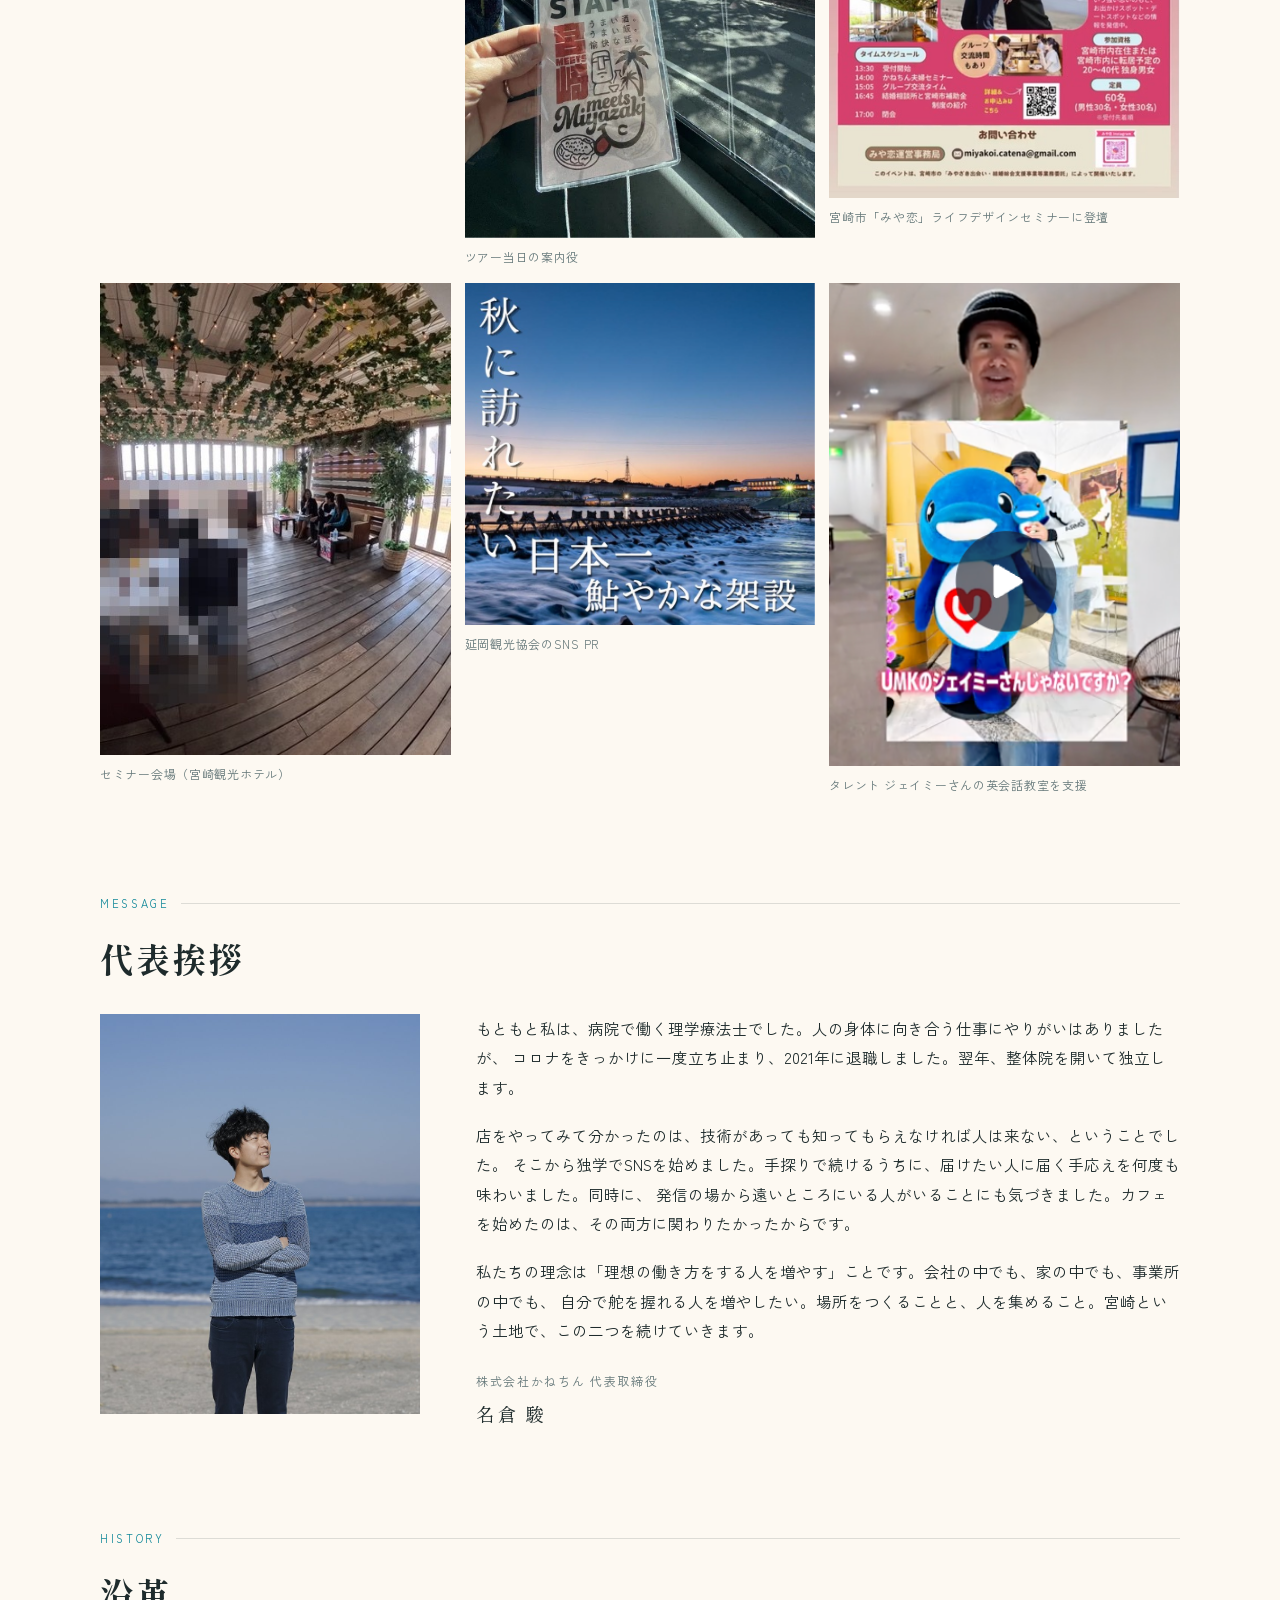
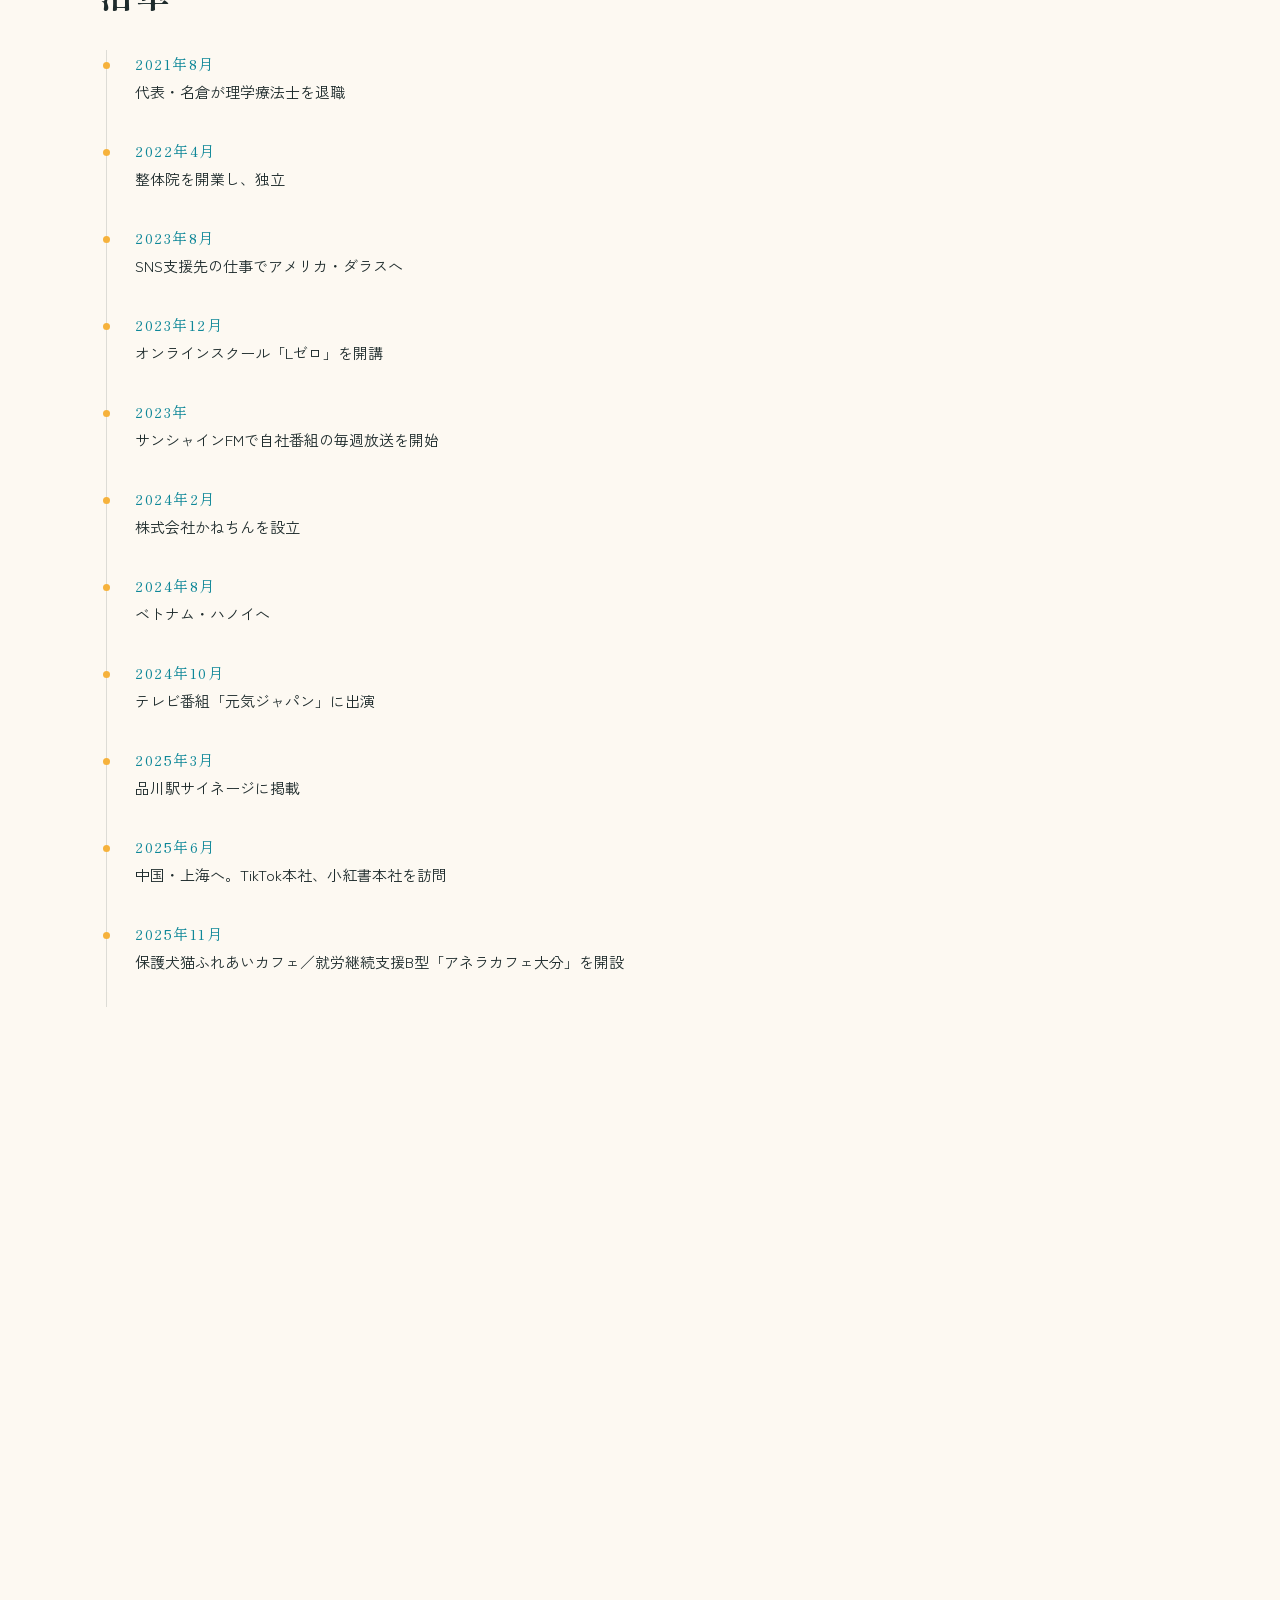
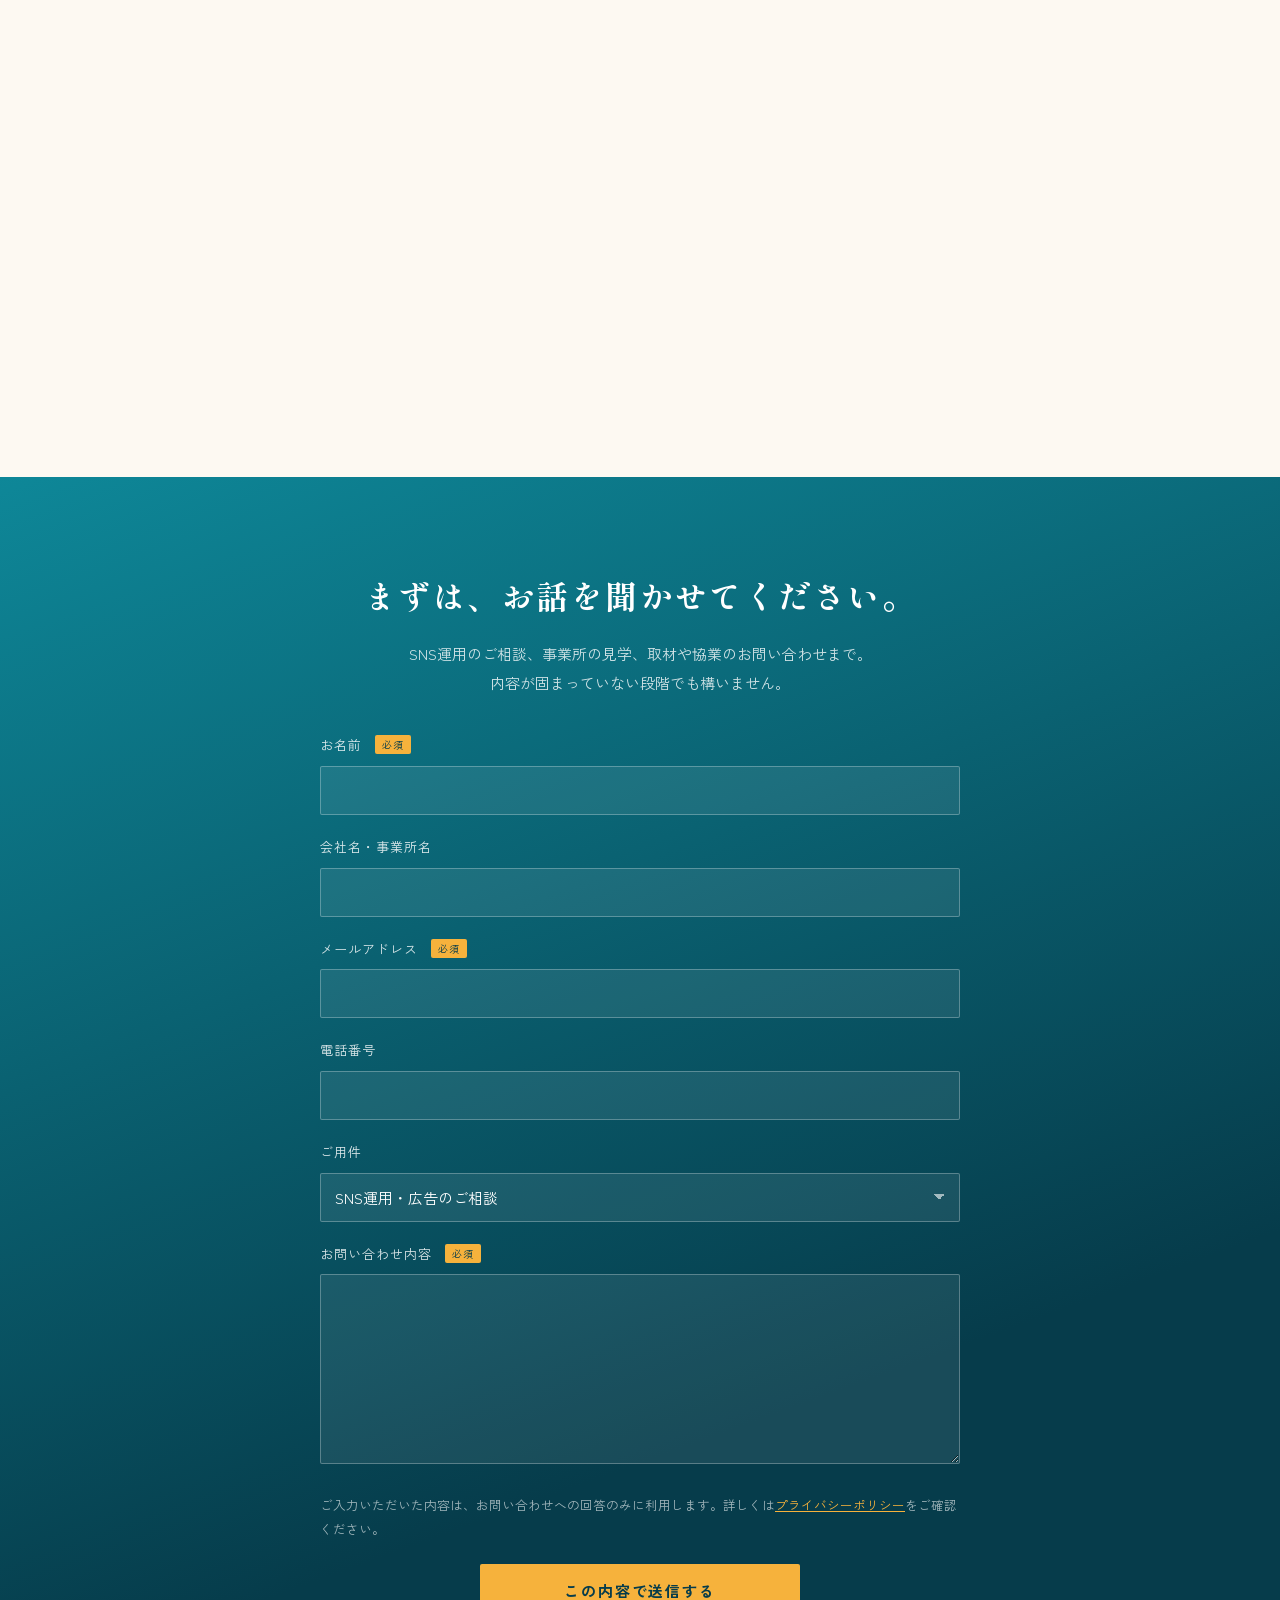
==== commit 916e7425: "まいぷれ宮崎の記載を削除 Co-Authored-By: Claude Opus 5 <noreply@anthropic.com>" ====
--- a/index.html
+++ b/index.html
@@ -200,19 +200,17 @@
 
       <div class="biz__item">
         <span class="biz__tag">地域メディア</span>
-        <h3 class="biz__name">地域メディア運営<small>おでかけ隊 ／ まいぷれ宮崎 ／ 宮崎発おでかけ・日常の発信</small></h3>
+        <h3 class="biz__name">地域メディア運営<small>おでかけ隊 ／ 宮崎発おでかけ・日常の発信</small></h3>
         <p class="biz__desc">
           宮崎のお店や観光スポットを、実際に足を運んで紹介しています。地元の人が知らなかった場所に人が動く。その手応えが、そのまま企業のSNS支援にも生きています。
         </p>
         <p class="biz__desc">
-          お出かけスポットとイベント情報を市町村別にまとめたWebメディア「おでかけ隊」と、地域情報サイト「まいぷれ宮崎」を運営しています。
+          お出かけスポットとイベント情報を市町村別にまとめたWebメディア「おでかけ隊」を運営しています。
           県内の店舗・企業の情報を掲載し、SNSと組み合わせて地域に情報を届けています。
         </p>
-        <a class="biz__link" href="https://miyazaki.mypl.net/" target="_blank" rel="noopener">まいぷれ宮崎を見る</a>
         <a class="biz__link" href="https://odekaketai.com/" target="_blank" rel="noopener">おでかけ隊を見る</a>
         <div class="biz__photos">
           <img class="shot" src="./img/media-odekaketai.jpg" alt="おでかけ隊のサイト" loading="lazy">
-          <img class="logo" src="./img/logo-mypl.jpg" alt="まいぷれ宮崎" loading="lazy">
         </div>
       </div>
 
@@ -622,7 +620,7 @@
       <tr><th>設立</th><td>令和6年（2024年）2月19日</td></tr>
       <tr><th>資本金</th><td>75万円</td></tr>
       <tr><th>従業員数</th><td>10名（社員2名、パート8名）</td></tr>
-      <tr><th>事業内容</th><td>SNS運用・広告コンサルティング／MEO対策／AI内製化支援／保護犬猫ふれあいカフェの運営／就労継続支援B型事業所の運営／オンラインスクールの運営／Webメディア「おでかけ隊」・地域情報サイト「まいぷれ宮崎」の運営／地域メディアの運営</td></tr>
+      <tr><th>事業内容</th><td>SNS運用・広告コンサルティング／MEO対策／AI内製化支援／保護犬猫ふれあいカフェの運営／就労継続支援B型事業所の運営／オンラインスクールの運営／Webメディア「おでかけ隊」の運営／地域メディアの運営</td></tr>
       <tr><th>事業所</th><td>アネラカフェ大分（保護犬猫ふれあいカフェ／就労継続支援B型）<br>〒870-0124　大分県大分市毛井553-1　TEL 097-594-9770<br>営業時間：平日 12:00–18:00　土日祝 11:00–18:00（年中無休）</td></tr>
       <tr><th>許認可</th><td>就労継続支援B型　事業所番号 4410106357<br>第一種動物取扱業　展示 大分市第825002号／保管 大分市第325006号（令和7年11月10日登録・令和12年11月9日まで）<br><span style="color:var(--gray);font-size:13px">※行政・相談支援事業所が確認する項目です。必ず記載してください。</span></td></tr>
       <tr><th>連絡先</th><td>TEL 【要記入：電話番号】　／　kanetin219@gmail.com</td></tr>
